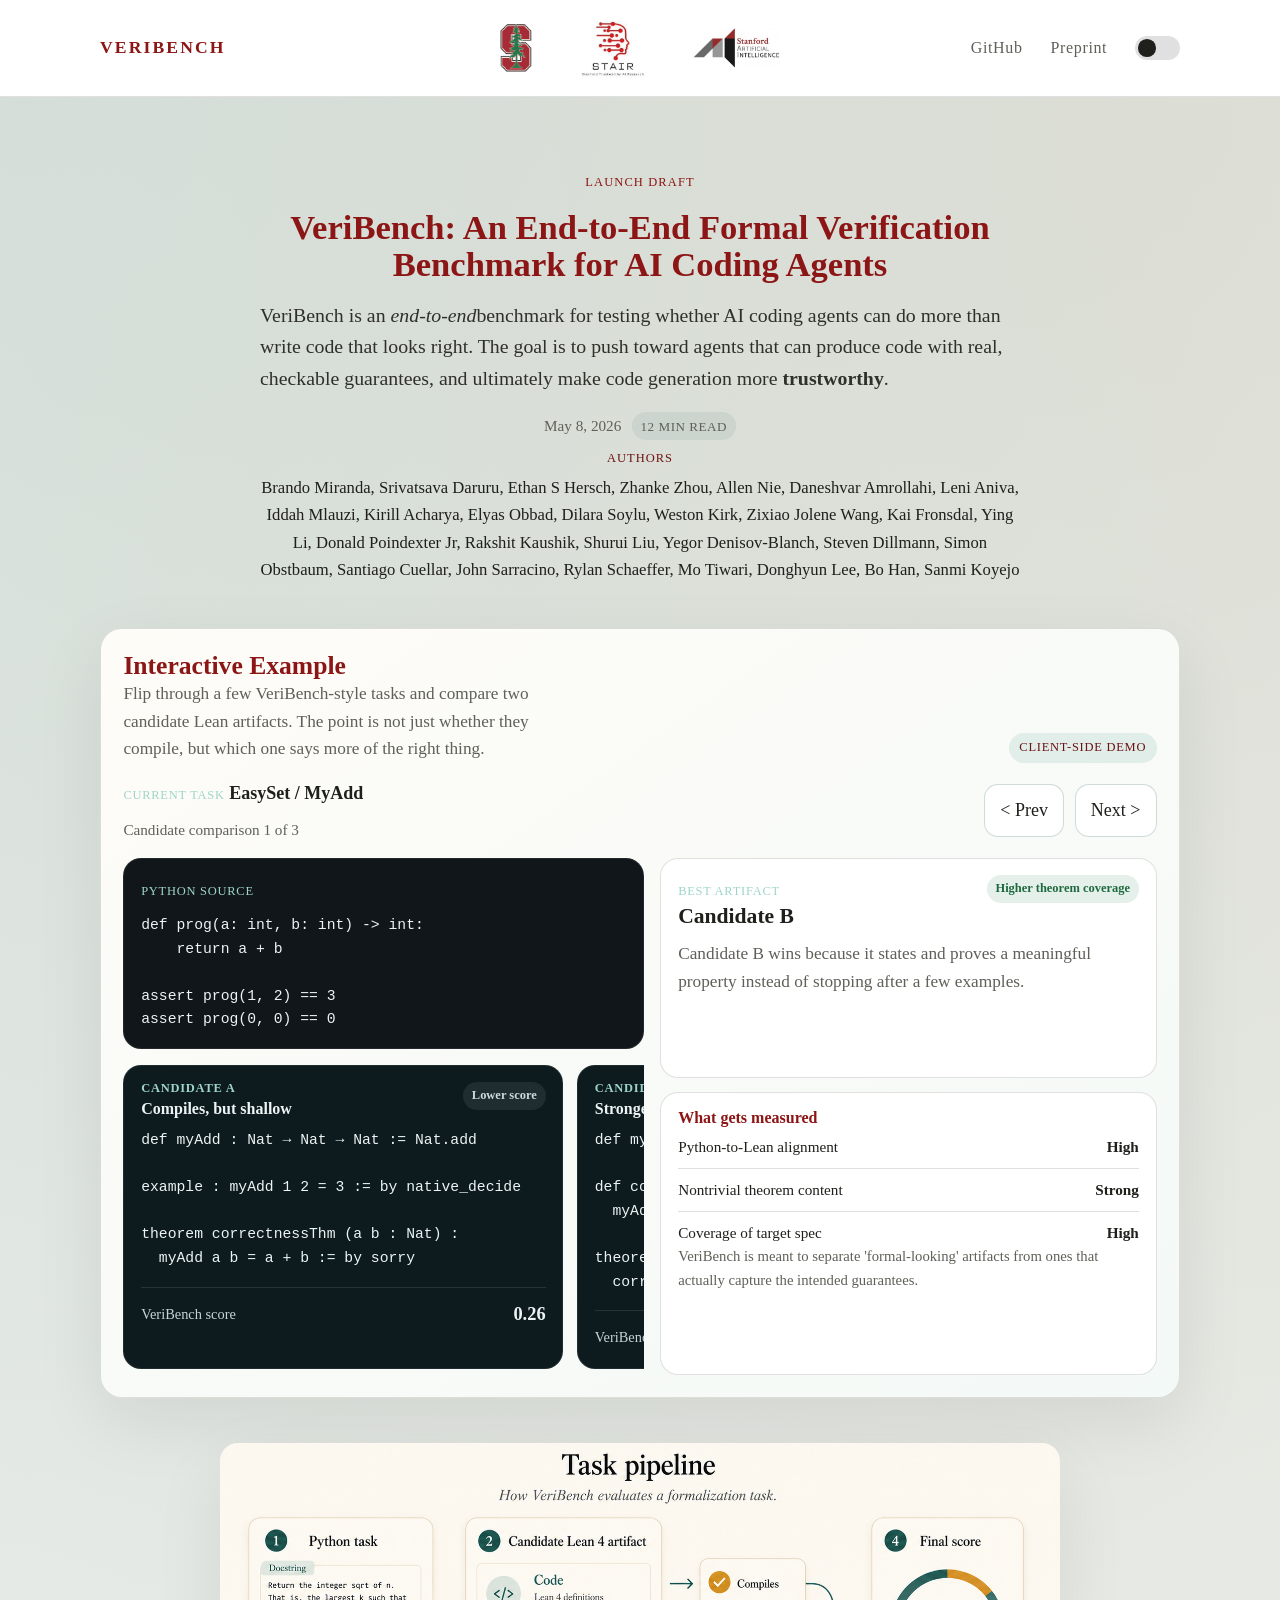
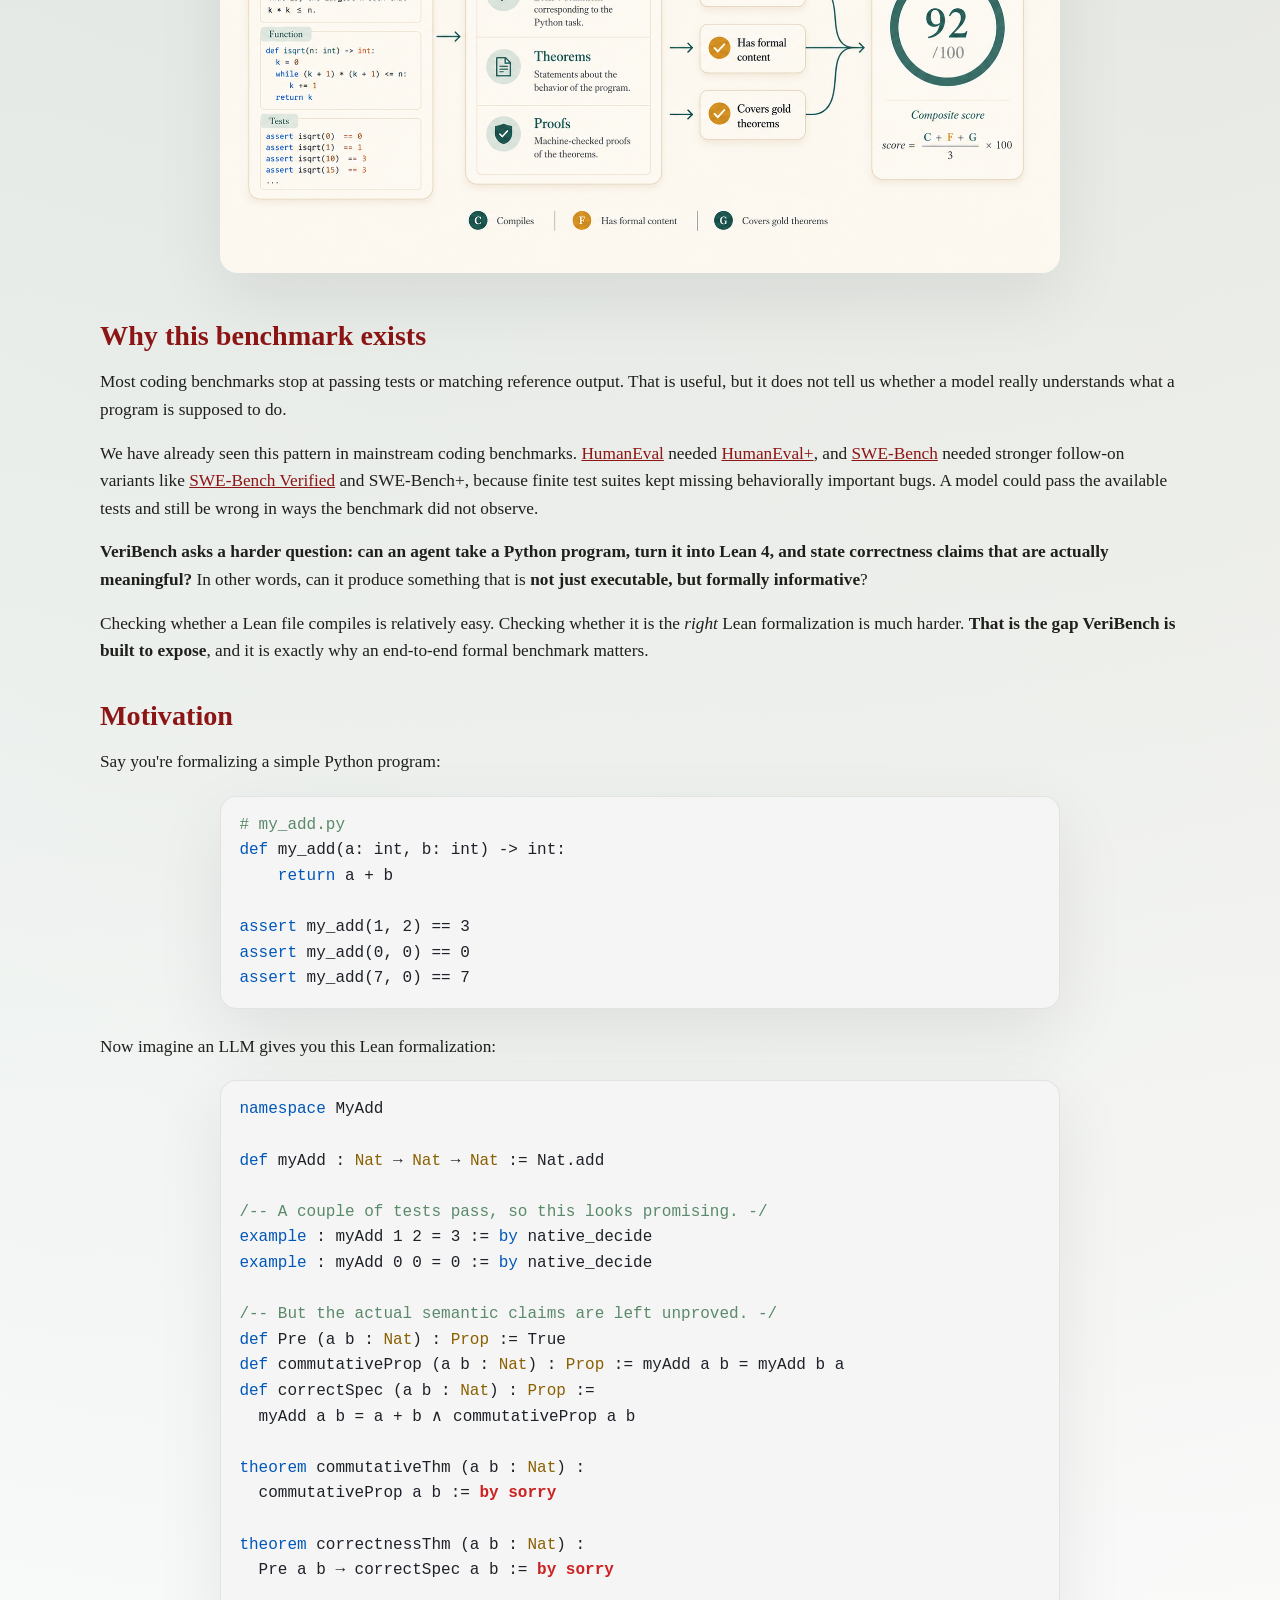
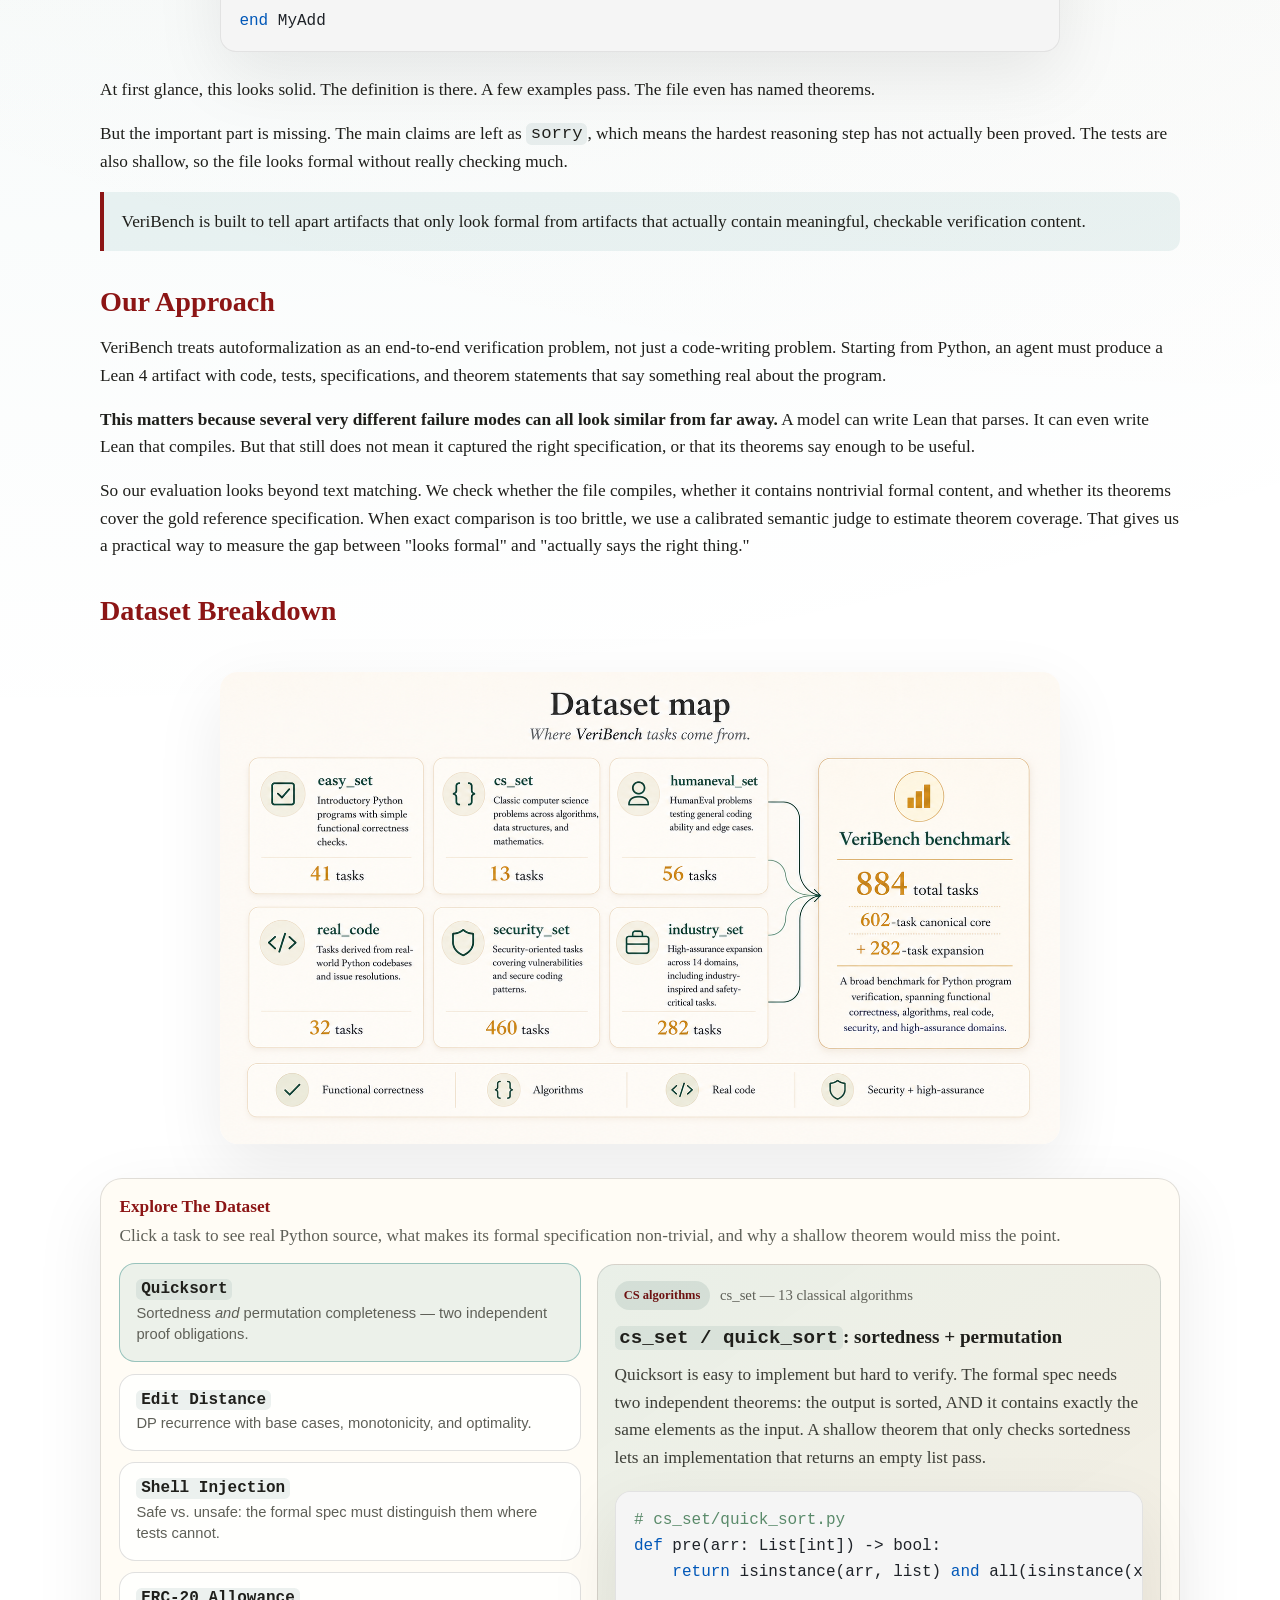
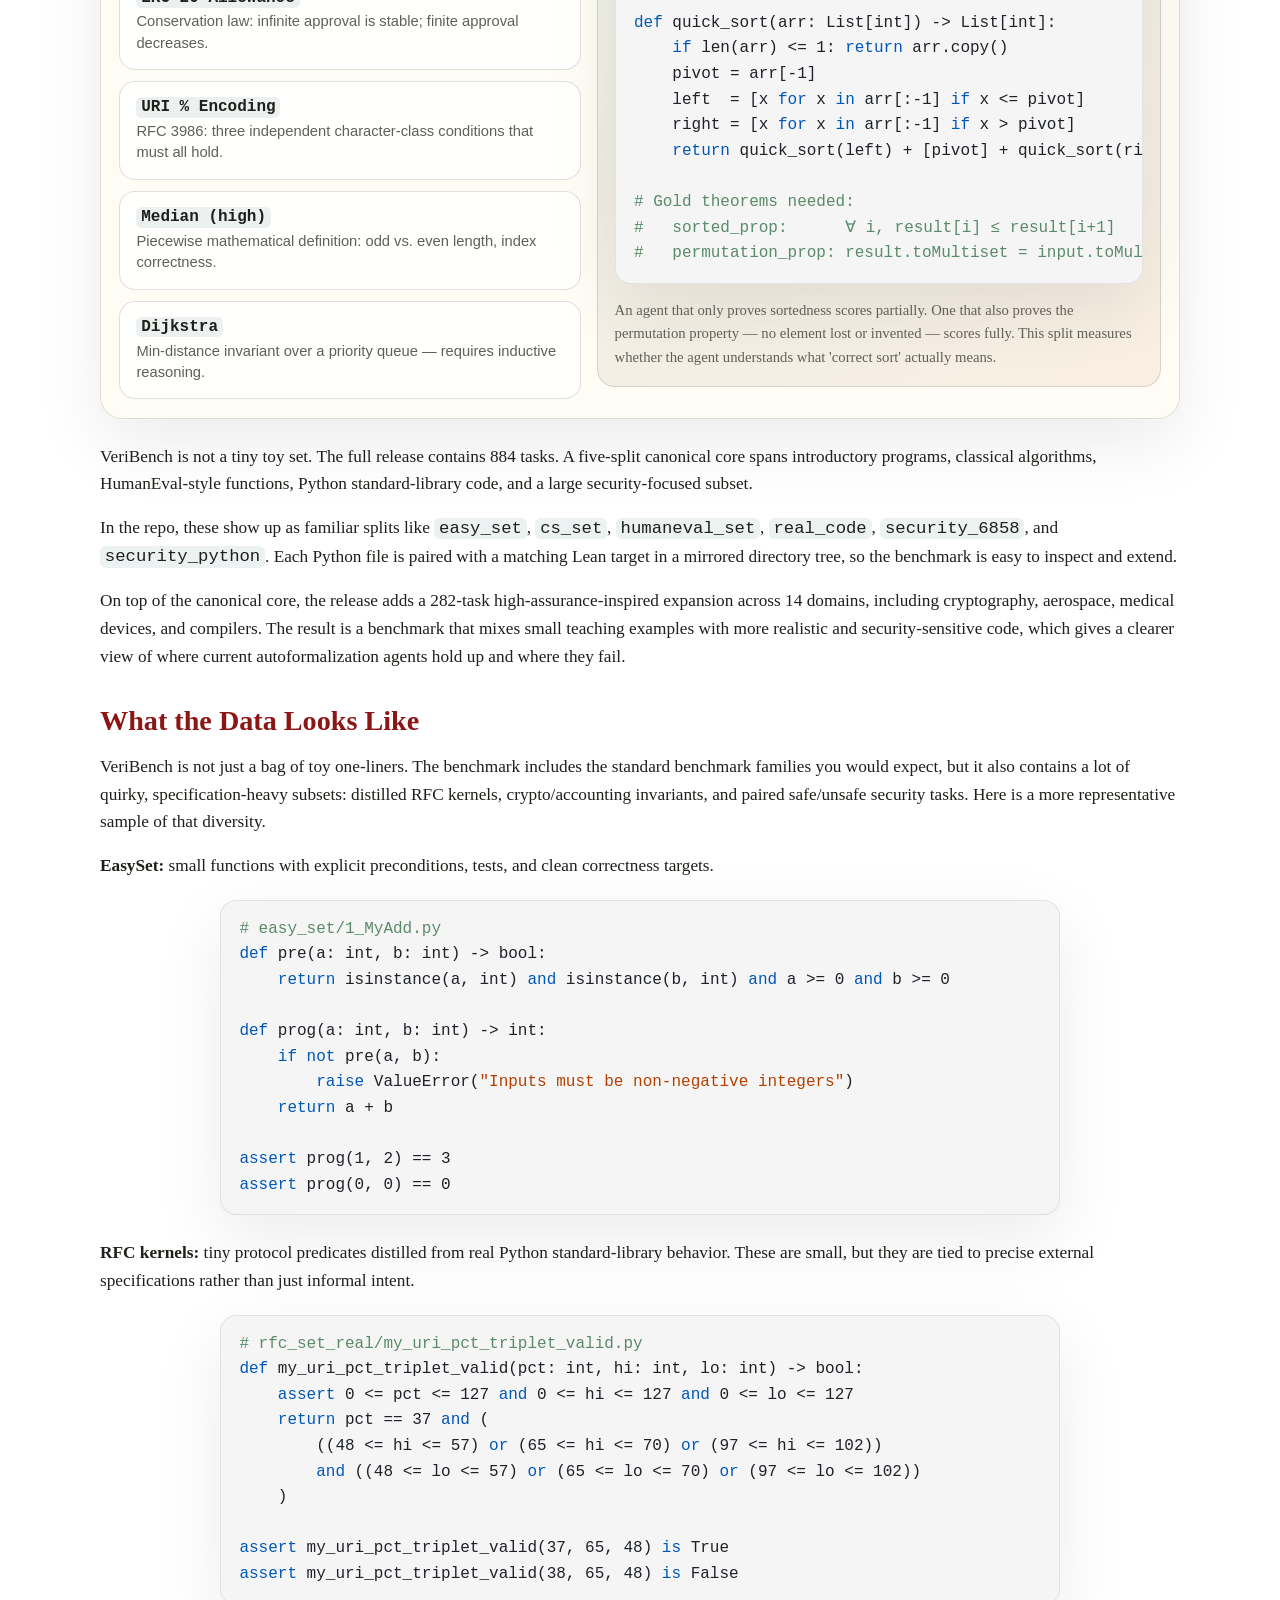
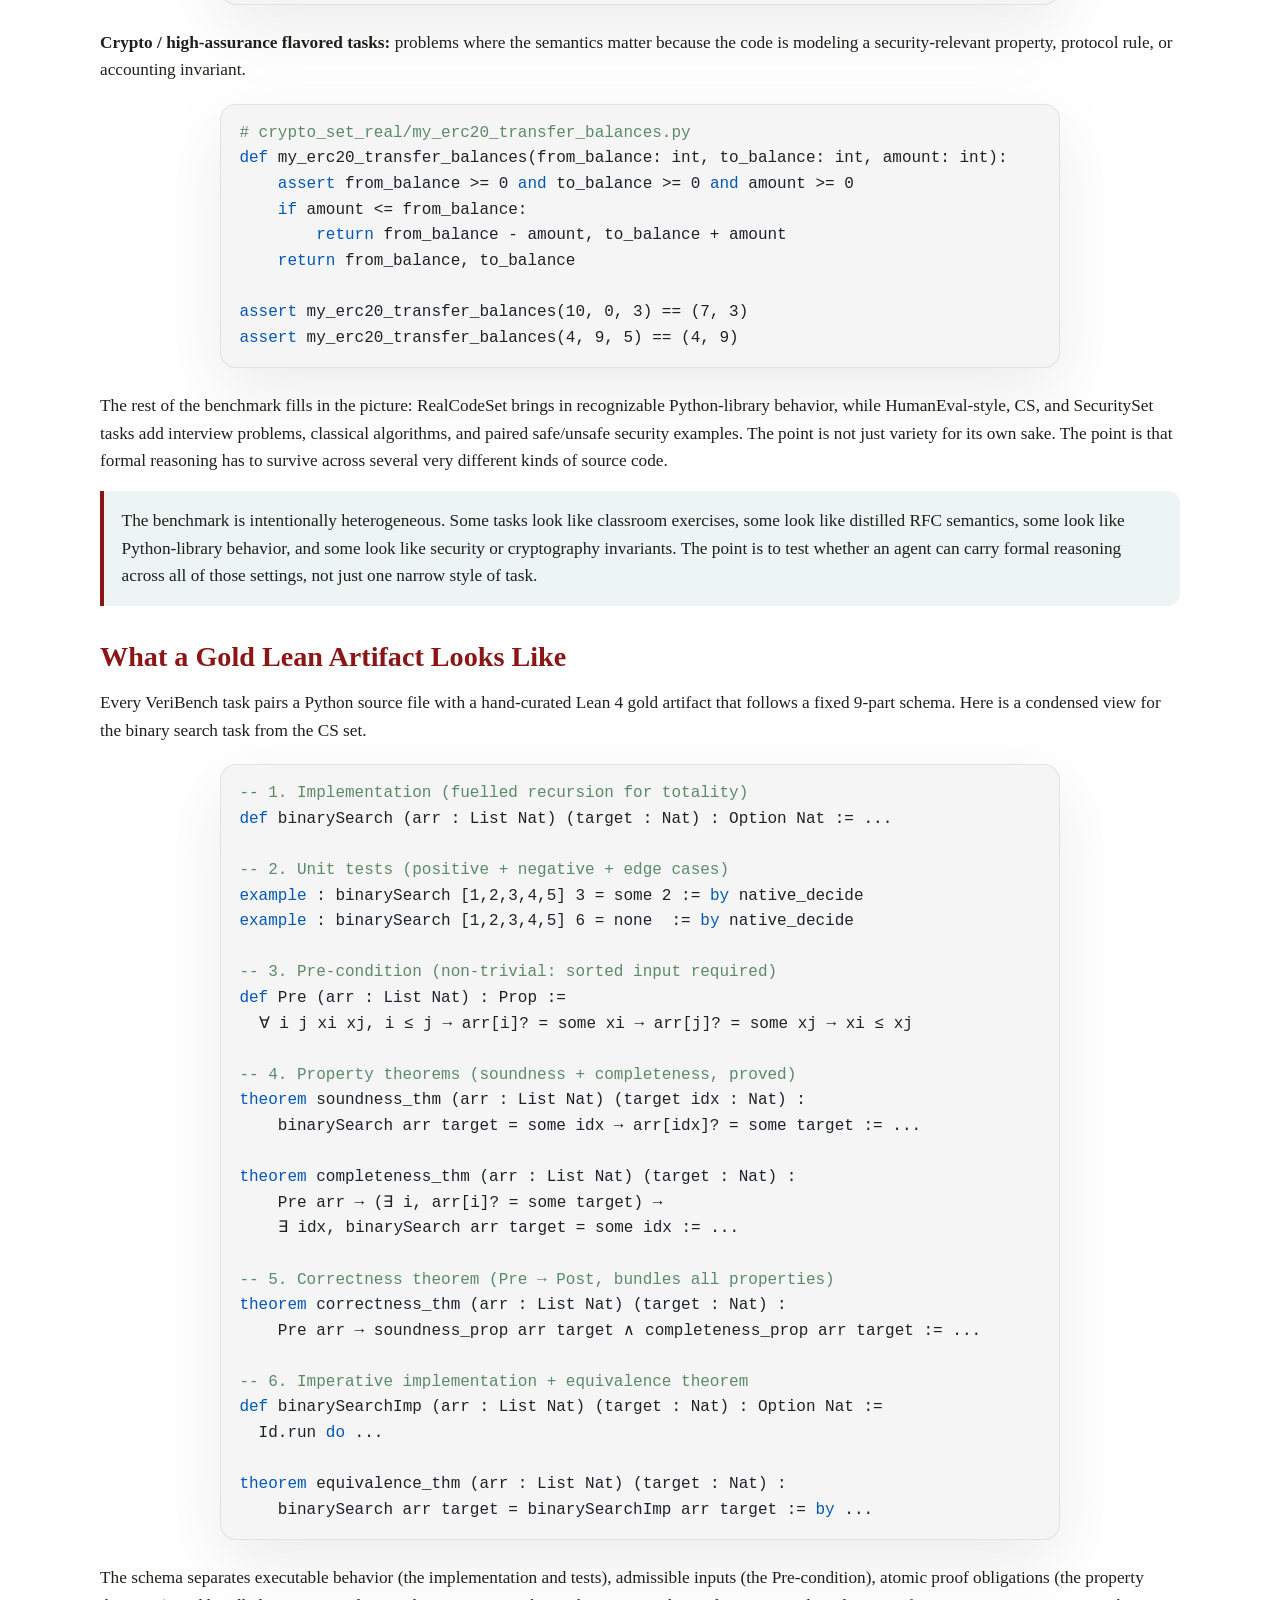
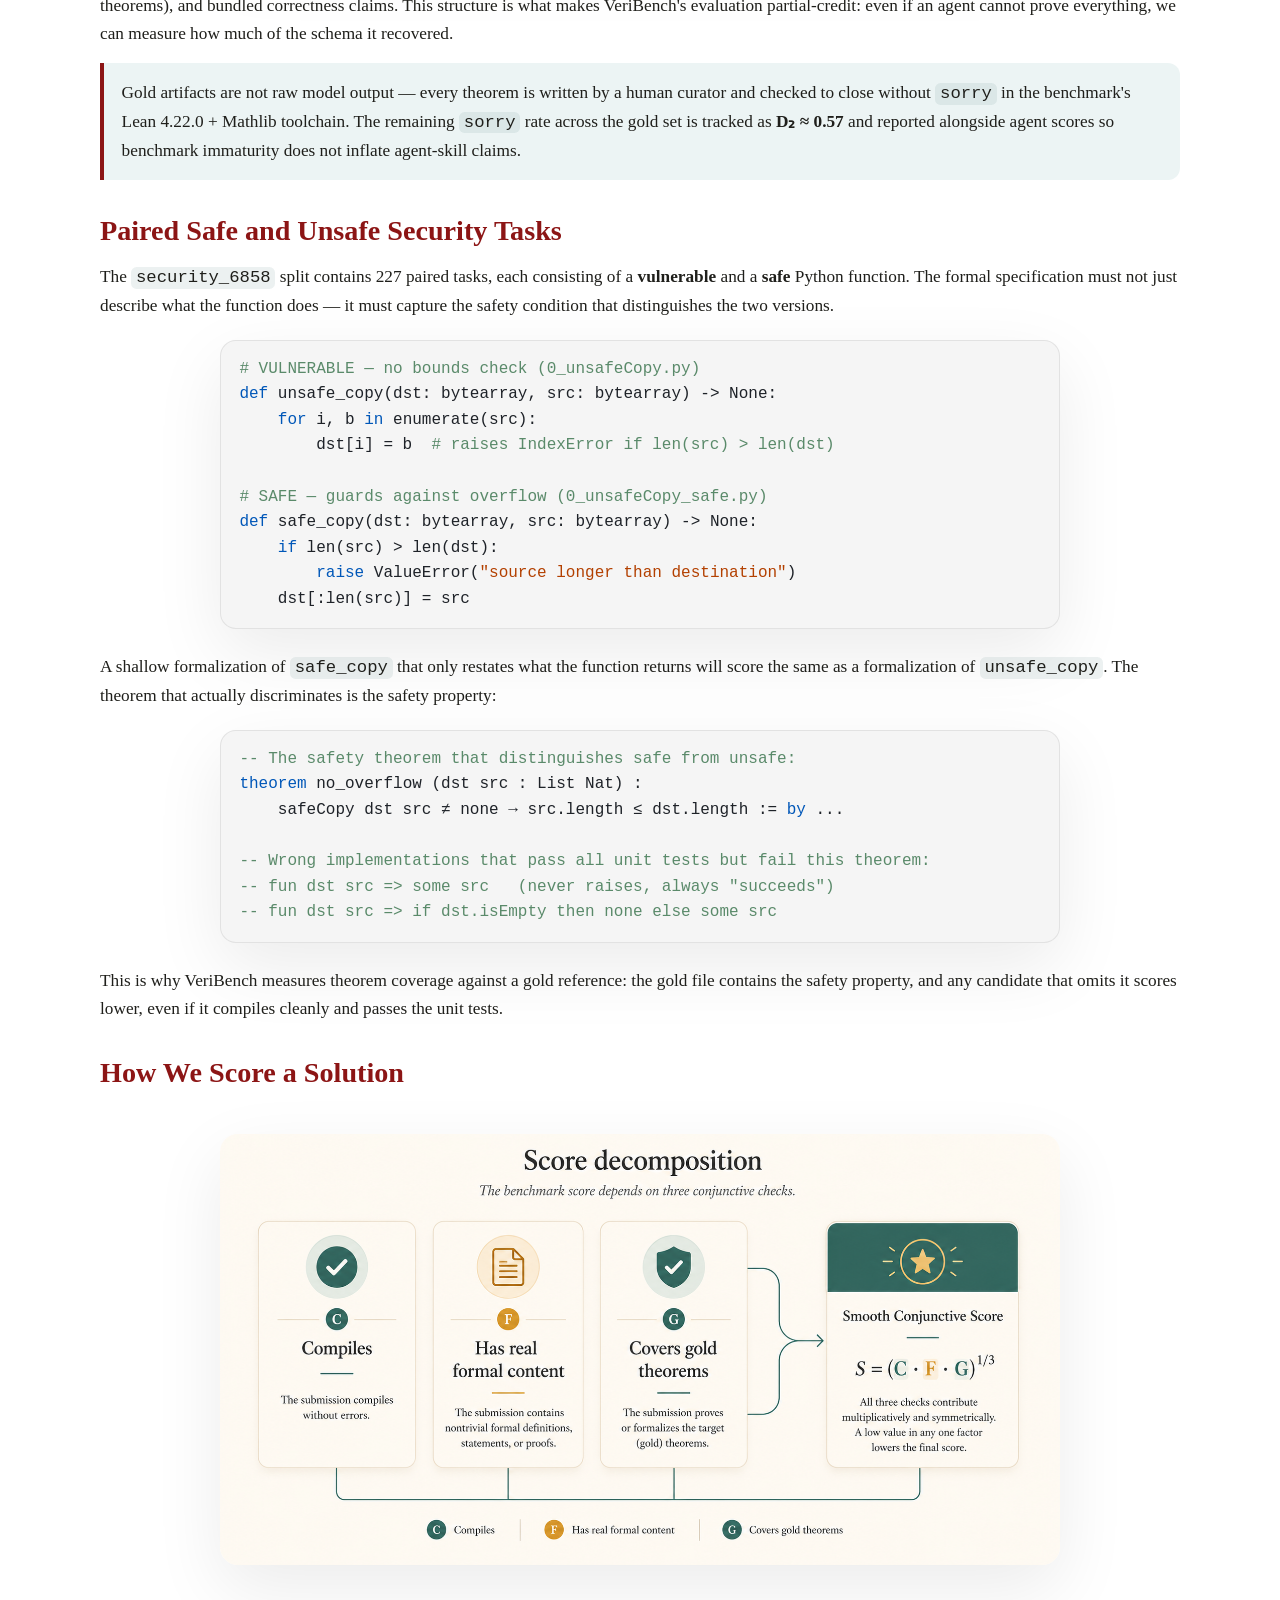
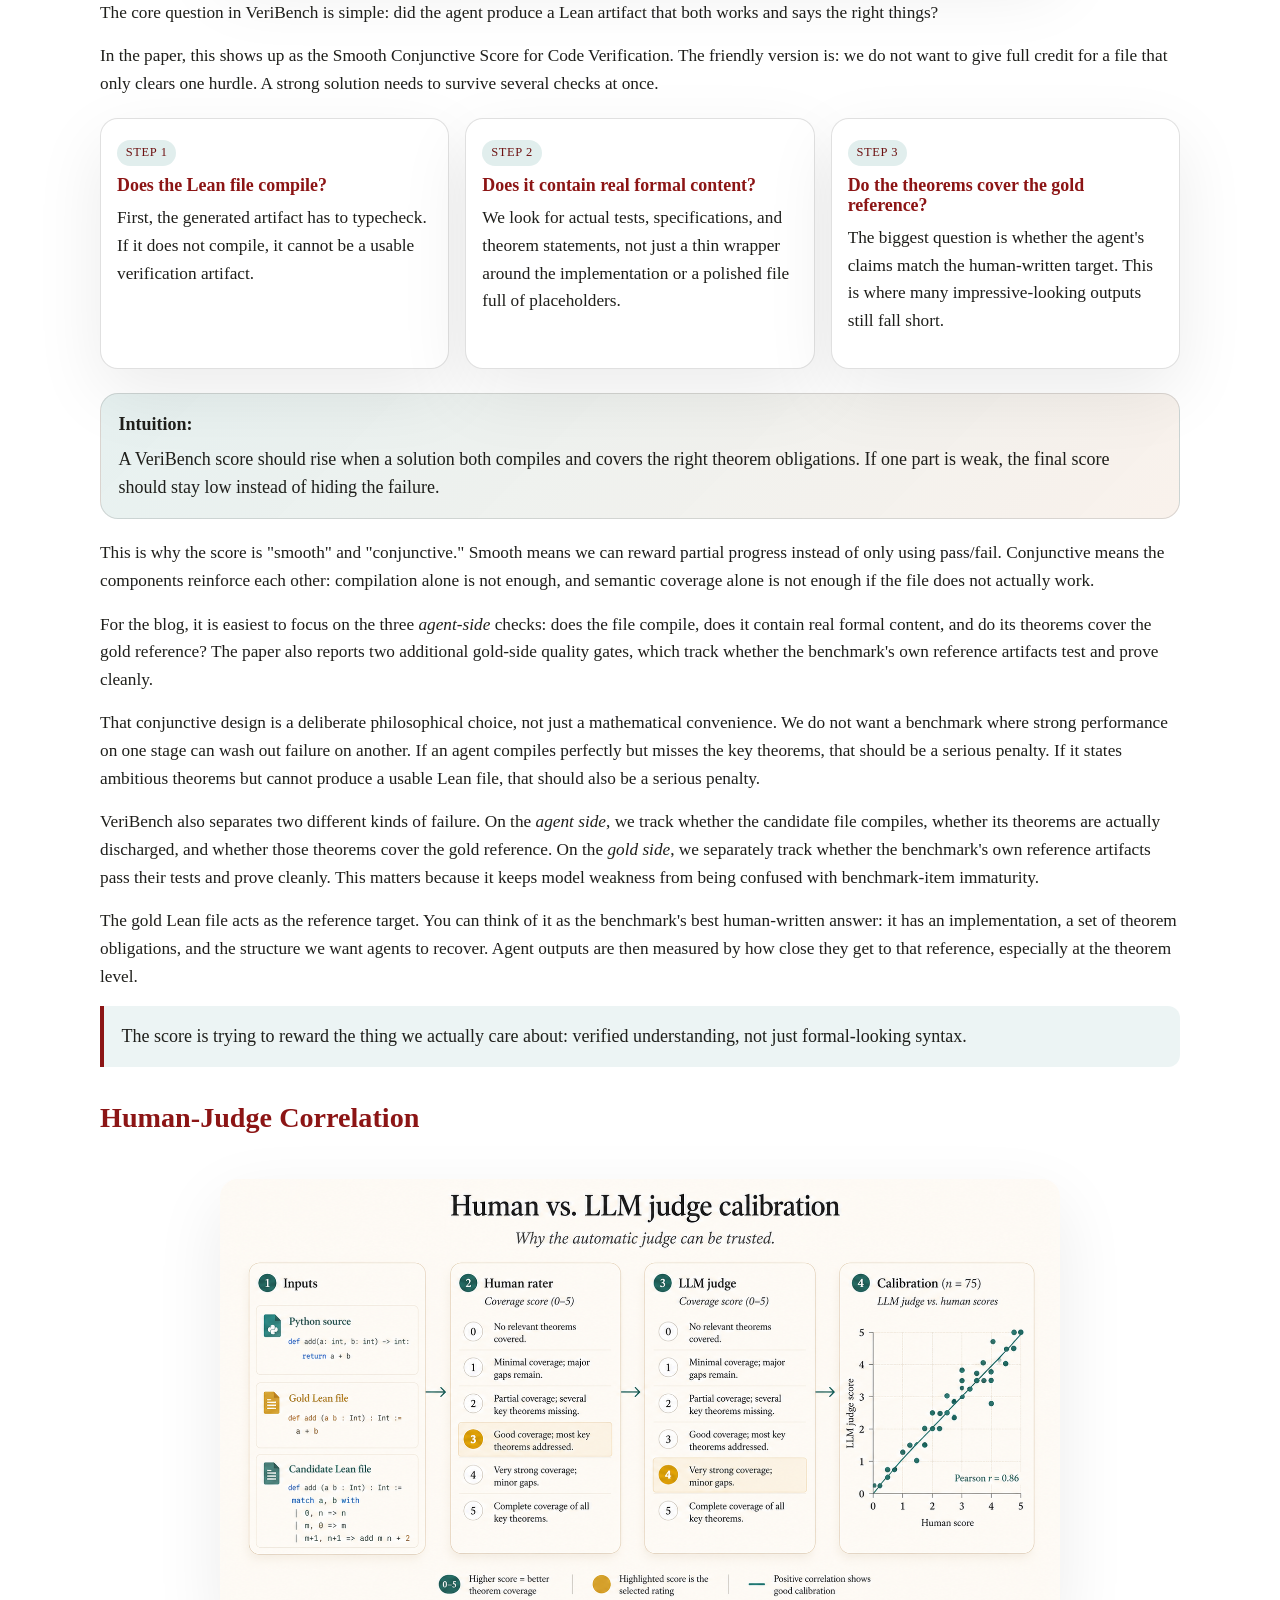
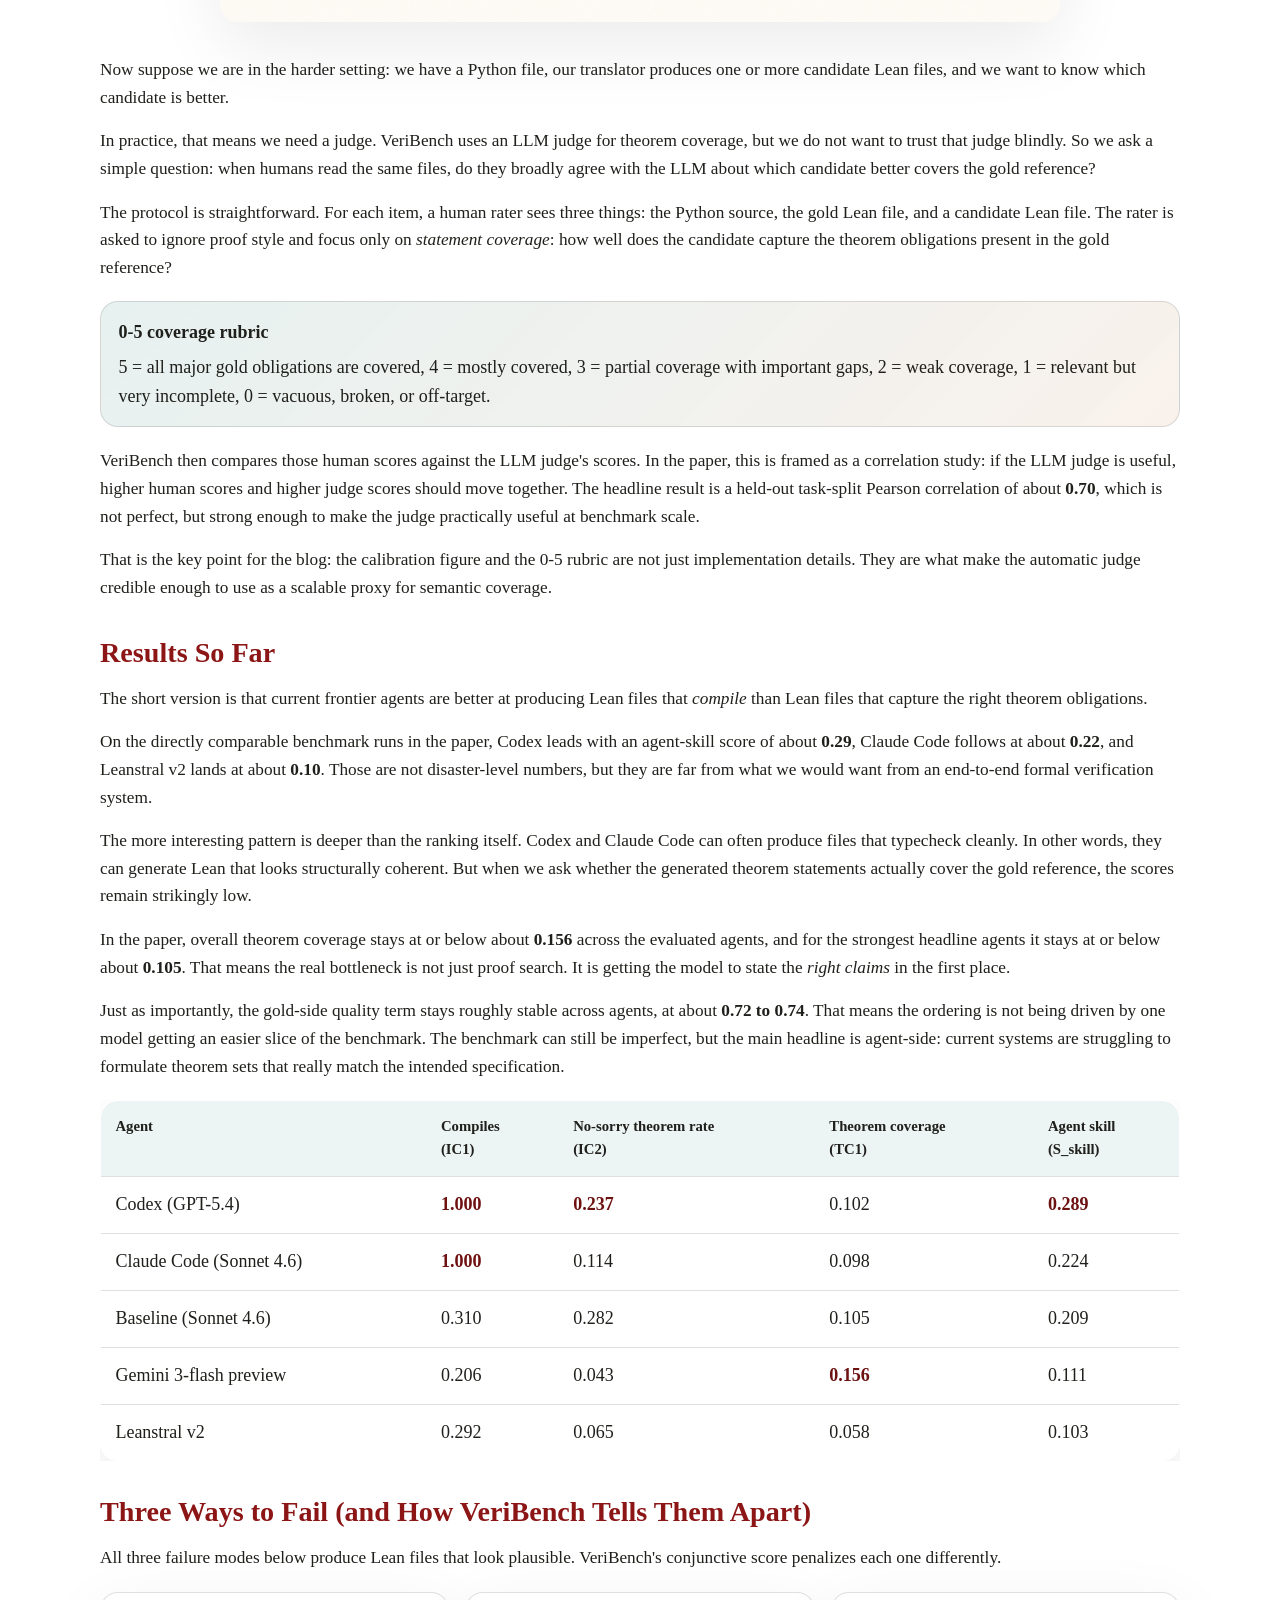
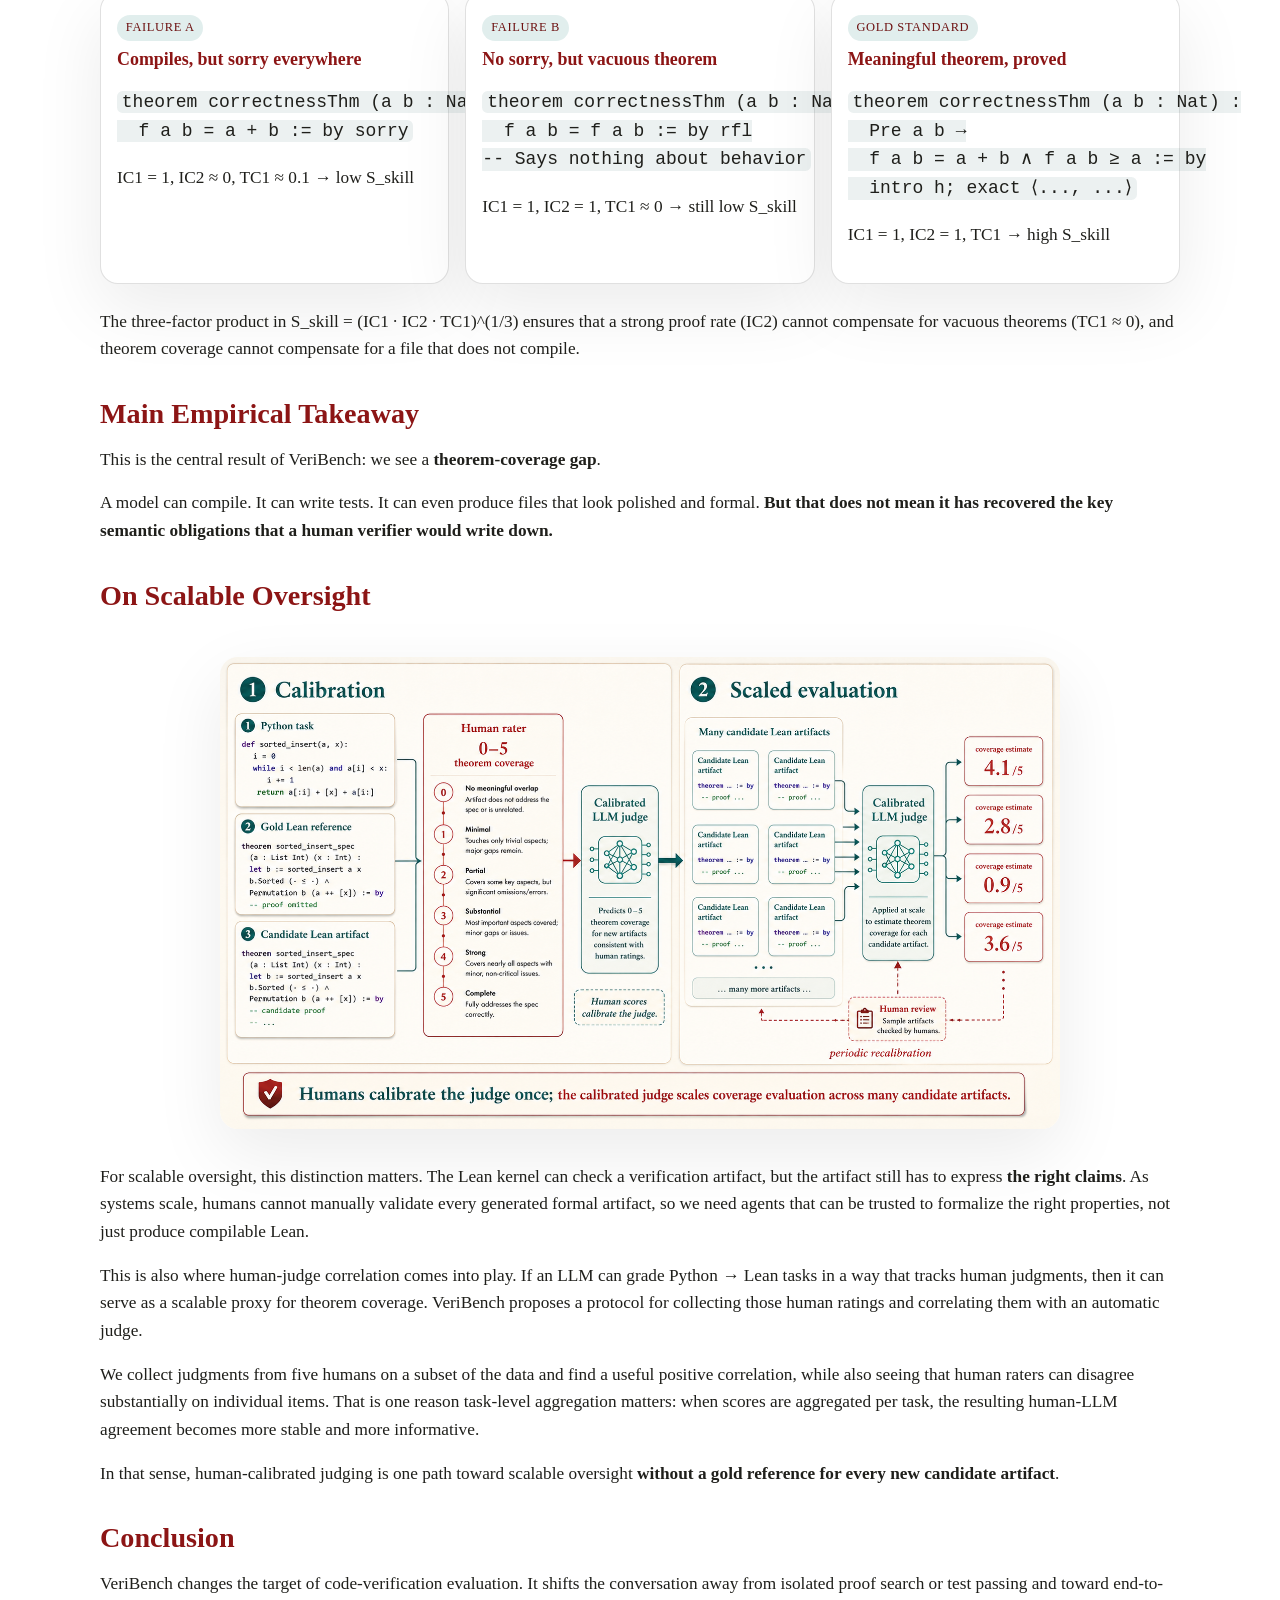
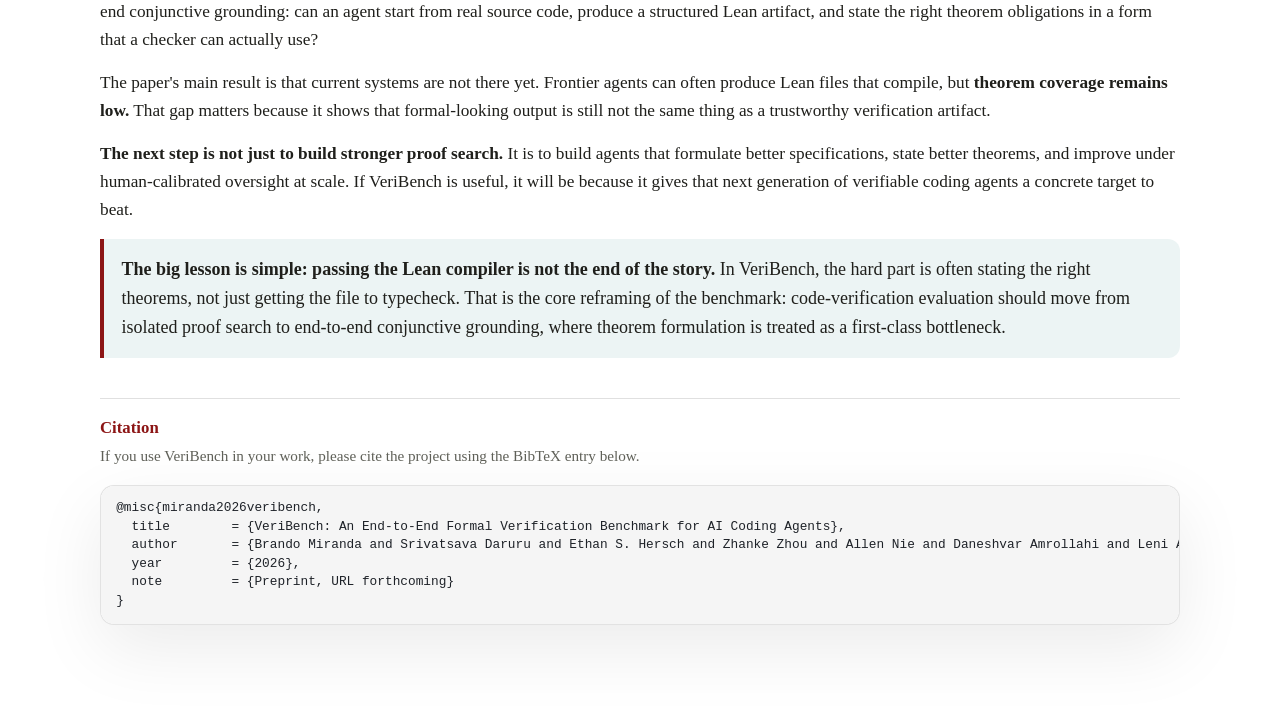
==== docs/index.html @ de597087 "blog: replace hover demos with 7 harder representative dataset examples Replaces the trivial easy_se" ====
<!DOCTYPE html>
<html lang="en">
  <head>
    <meta charset="UTF-8" />
    <meta name="viewport" content="width=device-width, initial-scale=1.0" />
    <title>VeriBench</title>
    <meta
      name="description"
      content="Starter blog post for the VeriBench GitHub Pages site."
    />
    <script>
      (() => {
        const storedTheme = localStorage.getItem("veribench-theme");
        const theme = storedTheme || (window.matchMedia("(prefers-color-scheme: dark)").matches ? "dark" : "light");
        document.documentElement.dataset.theme = theme;
      })();
    </script>
    <link rel="icon" type="image/png" href="./figs/vb_logo.png" />
    <link rel="stylesheet" href="./assets/site.css" />
  </head>
  <body>
    <header class="topbar">
      <div class="shell">
        <a class="brand" href="./">VeriBench</a>
        <div class="topbar-logos">
          <a href="https://www.stanford.edu/" target="_blank" rel="noopener"><img class="block-s" src="./figs/stanford.png" alt="Stanford Block S" /></a>
          <a href="https://stairlab.stanford.edu/" target="_blank" rel="noopener"><img class="stair" src="./figs/STAIR.jpeg" alt="Stanford Trustworthy AI Research logo" /></a>
          <a href="https://ai.stanford.edu/" target="_blank" rel="noopener"><img class="sail" src="./figs/sail_logo.jpg" alt="Stanford Artificial Intelligence Lab logo" /></a>
        </div>
        <nav class="nav">
          <a href="https://github.com/brando90/veribench">GitHub</a>
          <span>Preprint</span>
          <button class="theme-toggle" type="button" id="theme-toggle" aria-label="Toggle dark mode">
            <span class="theme-toggle-track">
              <span class="theme-toggle-thumb"></span>
            </span>
          </button>
        </nav>
      </div>
    </header>

    <main class="content">
      <article class="shell">
        <header class="post-header">
          <div class="eyebrow">Launch Draft</div>
          <h1 class="post-title-long">VeriBench: An End-to-End
          Formal Verification Benchmark
          for AI Coding Agents
          </h1>
          <p class="lede">
            VeriBench is an <em>end-to-end</em>benchmark for testing whether AI coding agents can do
            more than write code that looks right. The goal is to push toward
            agents that can produce code with real, checkable guarantees, and
            ultimately make code generation more <strong>trustworthy</strong>.
          </p>
          <p class="post-meta">
            <span>May 8, 2026</span>
            <span class="post-read-time">12 min read</span>
          </p>
          <div class="post-byline">
            <p class="post-authors">
              <span class="post-authors-label">Authors</span>
              <span class="post-authors-list">
                Brando Miranda, Srivatsava Daruru, Ethan S Hersch, Zhanke Zhou,
                Allen Nie, Daneshvar Amrollahi, Leni Aniva, Iddah Mlauzi,
                Kirill Acharya, Elyas Obbad, Dilara Soylu, Weston Kirk, Zixiao
                Jolene Wang, Kai Fronsdal, Ying Li, Donald Poindexter Jr,
                Rakshit Kaushik, Shurui Liu, Yegor Denisov-Blanch, Steven
                Dillmann, Simon Obstbaum, Santiago Cuellar, John Sarracino,
                Rylan Schaeffer, Mo Tiwari, Donghyun Lee, Bo Han, Sanmi Koyejo
              </span>
            </p>
          </div>
          <!-- <figure class="post-header-figure">
            <img src="./figs/veribench_graphic_2.png" alt="VeriBench overview graphic" />
          </figure> -->

          <section class="interactive-demo intro-demo" aria-labelledby="artifact-demo-title">
            <div class="interactive-demo-header">
              <div>
                <h2 id="artifact-demo-title">Interactive Example</h2>
                <p>
                  Flip through a few VeriBench-style tasks and compare two candidate Lean
                  artifacts. The point is not just whether they compile, but which one
                  says more of the right thing.
                </p>
              </div>
              <div class="interactive-badge">Client-side demo</div>
            </div>
            <div class="interactive-nav">
              <div>
                <div class="interactive-stage-label">Current task</div>
                <strong id="demo-task-title">EasySet / MyAdd</strong>
                <div class="interactive-nav-status" id="demo-task-subtitle">Candidate comparison 1 of 3</div>
              </div>
              <div class="interactive-nav-controls" aria-label="Example navigation">
                <button class="interactive-nav-button" type="button" id="demo-prev">&lt; Prev</button>
                <button class="interactive-nav-button" type="button" id="demo-next">Next &gt;</button>
              </div>
            </div>
            <div class="interactive-layout">
              <div class="interactive-stack" aria-live="polite">
                <div class="interactive-stage python-stage">
                  <span class="interactive-stage-label">Python source</span>
                  <pre><code id="demo-python-code">def prog(a: int, b: int) -&gt; int:
    return a + b

assert prog(1, 2) == 3
assert prog(0, 0) == 0</code></pre>
                </div>
                <div class="interactive-candidate-grid">
                  <div class="interactive-candidate">
                    <div class="interactive-candidate-header">
                      <h3 class="interactive-candidate-title" id="demo-a-title-block">
                        <span>Candidate A</span>
                        <span id="demo-a-title">Compiles, but shallow</span>
                      </h3>
                      <span class="interactive-choice other" id="demo-a-choice">Lower score</span>
                    </div>
                    <pre><code id="demo-a-code">def myAdd : Nat → Nat → Nat := Nat.add

example : myAdd 1 2 = 3 := by native_decide

theorem correctnessThm (a b : Nat) :
  myAdd a b = a + b := by sorry</code></pre>
                    <div class="interactive-candidate-score">
                      <span>VeriBench score</span>
                      <strong id="demo-a-score">0.26</strong>
                    </div>
                  </div>
                  <div class="interactive-candidate">
                    <div class="interactive-candidate-header">
                      <h3 class="interactive-candidate-title" id="demo-b-title-block">
                        <span>Candidate B</span>
                        <span id="demo-b-title">Stronger specification</span>
                      </h3>
                      <span class="interactive-choice best" id="demo-b-choice">Preferred</span>
                    </div>
                    <pre><code id="demo-b-code">def myAdd : Nat → Nat → Nat := Nat.add

def correctSpec (a b : Nat) : Prop :=
  myAdd a b = a + b

theorem correctnessThm (a b : Nat) :
  correctSpec a b := by simp [correctSpec, myAdd]</code></pre>
                    <div class="interactive-candidate-score">
                      <span>VeriBench score</span>
                      <strong id="demo-b-score">0.82</strong>
                    </div>
                  </div>
                </div>
              </div>
              <div class="interactive-summary">
                <div class="interactive-card">
                  <div class="interactive-summary-head">
                    <div class="interactive-summary-title">
                      <div class="interactive-stage-label">Best artifact</div>
                      <strong id="demo-winner">Candidate B</strong>
                    </div>
                    <span class="interactive-pill good" id="demo-pill">Higher theorem coverage</span>
                  </div>
                  <p id="demo-summary">
                    Candidate B wins because it states and proves a meaningful property instead of stopping after a few examples.
                  </p>
                </div>
                <div class="interactive-card">
                  <h3>What gets measured</h3>
                  <div class="interactive-metrics">
                    <div class="interactive-metric">
                      <span>Python-to-Lean alignment</span>
                      <strong id="demo-alignment">High</strong>
                    </div>
                    <div class="interactive-metric">
                      <span>Nontrivial theorem content</span>
                      <strong id="demo-theorems">Strong</strong>
                    </div>
                    <div class="interactive-metric">
                      <span>Coverage of target spec</span>
                      <strong id="demo-coverage">High</strong>
                    </div>
                  </div>
                  <p class="interactive-note" id="demo-note">
                    VeriBench is meant to separate "formal-looking" artifacts from ones that actually capture the intended guarantees.
                  </p>
                </div>
              </div>
            </div>
          </section>

          <figure class="post-header-figure intro-figure">
            <img src="./figs/task_pipeline.png" alt="VeriBench task pipeline" />
          </figure>

          <!-- <figure class="post-header-figure">
            <img src="./figs/veribench_graphic_2.png" alt="VeriBench overview graphic (2)" />
          </figure> -->
        </header>

        <div class="post-body">
          <section>
            <h2>Why this benchmark exists</h2>

            <p>
              Most coding benchmarks stop at passing tests or matching reference
              output. That is useful, but it does not tell us whether a model
              really understands what a program is supposed to do.
            </p>
            <p>
              We have already seen this pattern in mainstream coding benchmarks.
              <a href="https://huggingface.co/papers/2107.03374">HumanEval</a>
              needed <a href="https://github.com/evalplus/evalplus">HumanEval+</a>,
              and <a href="https://www.swebench.com/SWE-bench/">SWE-Bench</a>
              needed stronger follow-on variants like
              <a href="https://www.swebench.com/verified.html">SWE-Bench Verified</a>
              and SWE-Bench+, because
              finite test suites kept missing behaviorally important bugs. A
              model could pass the available tests and still be wrong in ways
              the benchmark did not observe.
            </p>
            <p>
              <strong>VeriBench asks a harder question: can an agent take a Python
              program, turn it into Lean 4, and state correctness claims that
              are actually meaningful?</strong> In other words, can it produce something
              that is <strong>not just executable, but formally informative</strong>?
            </p>
            <p>
              Checking whether a Lean file compiles is relatively easy. Checking
              whether it is the <em>right</em> Lean formalization is much
              harder. <strong>That is the gap VeriBench is built to expose</strong>, and it is
              exactly why an end-to-end formal benchmark matters.
            </p>
          </section>

          <section>
            <h2>Motivation</h2>
            <p>
              Say you're formalizing a simple Python program:
            </p>

            <div class="code-block python">
              <pre><code><span class="comment"># my_add.py</span>
<span class="keyword">def</span> my_add(a: int, b: int) -&gt; int:
    <span class="keyword">return</span> a + b

<span class="keyword">assert</span> my_add(1, 2) == 3
<span class="keyword">assert</span> my_add(0, 0) == 0
<span class="keyword">assert</span> my_add(7, 0) == 7</code></pre>
            </div>

            <p>
              Now imagine an LLM gives you this Lean formalization:
            </p>

            <div class="code-block lean">
              <pre><code><span class="keyword">namespace</span> MyAdd

<span class="keyword">def</span> myAdd : <span class="type">Nat</span> → <span class="type">Nat</span> → <span class="type">Nat</span> := Nat.add

<span class="comment">/-- A couple of tests pass, so this looks promising. -/</span>
<span class="keyword">example</span> : myAdd 1 2 = 3 := <span class="keyword">by</span> native_decide
<span class="keyword">example</span> : myAdd 0 0 = 0 := <span class="keyword">by</span> native_decide

<span class="comment">/-- But the actual semantic claims are left unproved. -/</span>
<span class="keyword">def</span> Pre (a b : <span class="type">Nat</span>) : <span class="type">Prop</span> := True
<span class="keyword">def</span> commutativeProp (a b : <span class="type">Nat</span>) : <span class="type">Prop</span> := myAdd a b = myAdd b a
<span class="keyword">def</span> correctSpec (a b : <span class="type">Nat</span>) : <span class="type">Prop</span> :=
  myAdd a b = a + b ∧ commutativeProp a b

<span class="keyword">theorem</span> commutativeThm (a b : <span class="type">Nat</span>) :
  commutativeProp a b := <span class="warning">by sorry</span>

<span class="keyword">theorem</span> correctnessThm (a b : <span class="type">Nat</span>) :
  Pre a b → correctSpec a b := <span class="warning">by sorry</span>

<span class="keyword">end</span> MyAdd</code></pre>
            </div>

            <p>
              At first glance, this looks solid. The definition is there. A few
              examples pass. The file even has named theorems.
            </p>

            <p>
              But the important part is missing. The main claims are left as
              <code>sorry</code>, which means the hardest reasoning step has
              not actually been proved. The tests are also shallow, so the file
              looks formal without really checking much.
            </p>

            <p class="callout">
              VeriBench is built to tell apart artifacts that only look formal
              from artifacts that actually contain meaningful, checkable
              verification content.
            </p>
            <!-- <figure class="post-header-figure">
              <img src="./figs/good_vs_bad.png" alt="VeriBench overview graphic" />
            </figure> -->
          </section>

          <section>
            <h2>Our Approach</h2>
            <p>
              VeriBench treats autoformalization as an end-to-end verification
              problem, not just a code-writing problem. Starting from Python,
              an agent must produce a Lean 4 artifact with code, tests,
              specifications, and theorem statements that say something real
              about the program.
            </p>
            <p>
              <strong>This matters because several very different failure modes can all
              look similar from far away.</strong> A model can write Lean that parses. It
              can even write Lean that compiles. But that still does not mean it
              captured the right specification, or that its theorems say enough
              to be useful.
            </p>
            <p>
              So our evaluation looks beyond text matching. We check whether the
              file compiles, whether it contains nontrivial formal content, and
              whether its theorems cover the gold reference specification. When
              exact comparison is too brittle, we use a calibrated semantic
              judge to estimate theorem coverage. That gives us a practical way
              to measure the gap between "looks formal" and "actually says the
              right thing."
            </p>
          </section>

          <section>
            <h2>Dataset Breakdown</h2>
            <figure class="post-header-figure">
              <img src="./figs/dataset_map_2.png" alt="Dataset Map" />
            </figure>
            <div class="dataset-hover" aria-labelledby="dataset-hover-title">
              <div class="dataset-hover-head">
                <h3 id="dataset-hover-title">Explore The Dataset</h3>
                <p>
                  Click a task to see real Python source, what makes its formal specification non-trivial,
                  and why a shallow theorem would miss the point.
                </p>
              </div>
              <div class="dataset-hover-layout">
                <div class="dataset-hover-list" role="list" aria-label="Dataset splits">
                  <button class="dataset-hover-item active" type="button" data-dataset-key="quicksort">
                    <strong><code>Quicksort</code></strong>
                    <span>Sortedness <em>and</em> permutation completeness — two independent proof obligations.</span>
                  </button>
                  <button class="dataset-hover-item" type="button" data-dataset-key="edit_distance">
                    <strong><code>Edit Distance</code></strong>
                    <span>DP recurrence with base cases, monotonicity, and optimality.</span>
                  </button>
                  <button class="dataset-hover-item" type="button" data-dataset-key="shell_injection">
                    <strong><code>Shell Injection</code></strong>
                    <span>Safe vs. unsafe: the formal spec must distinguish them where tests cannot.</span>
                  </button>
                  <button class="dataset-hover-item" type="button" data-dataset-key="erc20">
                    <strong><code>ERC-20 Allowance</code></strong>
                    <span>Conservation law: infinite approval is stable; finite approval decreases.</span>
                  </button>
                  <button class="dataset-hover-item" type="button" data-dataset-key="uri_pct">
                    <strong><code>URI % Encoding</code></strong>
                    <span>RFC 3986: three independent character-class conditions that must all hold.</span>
                  </button>
                  <button class="dataset-hover-item" type="button" data-dataset-key="median_high">
                    <strong><code>Median (high)</code></strong>
                    <span>Piecewise mathematical definition: odd vs. even length, index correctness.</span>
                  </button>
                  <button class="dataset-hover-item" type="button" data-dataset-key="dijkstra">
                    <strong><code>Dijkstra</code></strong>
                    <span>Min-distance invariant over a priority queue — requires inductive reasoning.</span>
                  </button>
                </div>
                <div class="dataset-hover-preview" aria-live="polite">
                  <div class="dataset-hover-meta">
                    <span class="dataset-hover-badge" id="dataset-badge">Intro / explicit specs</span>
                    <span class="dataset-hover-count" id="dataset-count">Representative slice</span>
                  </div>
                  <h4 id="dataset-title"><code>easy_set</code>: clean benchmark primitives</h4>
                  <p id="dataset-description">
                    This split makes it easy to see whether a model can track a straightforward precondition,
                    executable behavior, and a crisp theorem target all at once.
                  </p>
                  <div class="code-block python">
                    <pre><code id="dataset-code"><span class="comment"># easy_set/1_MyAdd.py</span>
<span class="keyword">def</span> pre(a: int, b: int) -&gt; bool:
    <span class="keyword">return</span> a &gt;= 0 <span class="keyword">and</span> b &gt;= 0

<span class="keyword">def</span> prog(a: int, b: int) -&gt; int:
    <span class="keyword">return</span> a + b</code></pre>
                  </div>
                  <div class="dataset-hover-note" id="dataset-note">
                    Good for seeing if an autoformalizer can move from toy Python into simple but meaningful specifications.
                  </div>
                </div>
              </div>
            </div>
            <p>
              VeriBench is not a tiny toy set. The full release contains 884
              tasks. A five-split canonical core spans introductory
              programs, classical algorithms, HumanEval-style functions, Python
              standard-library code, and a large security-focused subset.
            </p>
            <p>
              In the repo, these show up as familiar splits like
              <code>easy_set</code>, <code>cs_set</code>,
              <code>humaneval_set</code>, <code>real_code</code>,
              <code>security_6858</code>, and <code>security_python</code>.
              Each Python file is paired with a matching Lean target in a
              mirrored directory tree, so the benchmark is easy to inspect and
              extend.
            </p>
            <p>
              On top of the canonical core, the release adds a 282-task
              high-assurance-inspired expansion across 14 domains, including
              cryptography, aerospace, medical devices, and compilers. The
              result is a benchmark that mixes small teaching examples with more
              realistic and security-sensitive code, which gives a clearer view
              of where current autoformalization agents hold up and where they
              fail.
            </p>
          </section>

          <section>
            <h2>What the Data Looks Like</h2>
            <p>
              VeriBench is not just a bag of toy one-liners. The benchmark
              includes the standard benchmark families you would expect, but it
              also contains a lot of quirky, specification-heavy subsets:
              distilled RFC kernels, crypto/accounting invariants, and paired
              safe/unsafe security tasks. Here is a more representative sample
              of that diversity.
            </p>

            <p>
              <strong>EasySet:</strong> small functions with explicit
              preconditions, tests, and clean correctness targets.
            </p>
            <div class="code-block python">
              <pre><code><span class="comment"># easy_set/1_MyAdd.py</span>
<span class="keyword">def</span> pre(a: int, b: int) -&gt; bool:
    <span class="keyword">return</span> isinstance(a, int) <span class="keyword">and</span> isinstance(b, int) <span class="keyword">and</span> a &gt;= 0 <span class="keyword">and</span> b &gt;= 0

<span class="keyword">def</span> prog(a: int, b: int) -&gt; int:
    <span class="keyword">if</span> <span class="keyword">not</span> pre(a, b):
        <span class="keyword">raise</span> ValueError(<span class="string">"Inputs must be non-negative integers"</span>)
    <span class="keyword">return</span> a + b

<span class="keyword">assert</span> prog(1, 2) == 3
<span class="keyword">assert</span> prog(0, 0) == 0</code></pre>
            </div>

            <p>
              <strong>RFC kernels:</strong> tiny protocol predicates distilled
              from real Python standard-library behavior. These are small, but
              they are tied to precise external specifications rather than just
              informal intent.
            </p>
            <div class="code-block python">
              <pre><code><span class="comment"># rfc_set_real/my_uri_pct_triplet_valid.py</span>
<span class="keyword">def</span> my_uri_pct_triplet_valid(pct: int, hi: int, lo: int) -&gt; bool:
    <span class="keyword">assert</span> 0 &lt;= pct &lt;= 127 <span class="keyword">and</span> 0 &lt;= hi &lt;= 127 <span class="keyword">and</span> 0 &lt;= lo &lt;= 127
    <span class="keyword">return</span> pct == 37 <span class="keyword">and</span> (
        ((48 &lt;= hi &lt;= 57) <span class="keyword">or</span> (65 &lt;= hi &lt;= 70) <span class="keyword">or</span> (97 &lt;= hi &lt;= 102))
        <span class="keyword">and</span> ((48 &lt;= lo &lt;= 57) <span class="keyword">or</span> (65 &lt;= lo &lt;= 70) <span class="keyword">or</span> (97 &lt;= lo &lt;= 102))
    )

<span class="keyword">assert</span> my_uri_pct_triplet_valid(37, 65, 48) <span class="keyword">is</span> True
<span class="keyword">assert</span> my_uri_pct_triplet_valid(38, 65, 48) <span class="keyword">is</span> False</code></pre>
            </div>

            <p>
              <strong>Crypto / high-assurance flavored tasks:</strong> problems
              where the semantics matter because the code is modeling a
              security-relevant property, protocol rule, or accounting
              invariant.
            </p>
            <div class="code-block python">
              <pre><code><span class="comment"># crypto_set_real/my_erc20_transfer_balances.py</span>
<span class="keyword">def</span> my_erc20_transfer_balances(from_balance: int, to_balance: int, amount: int):
    <span class="keyword">assert</span> from_balance &gt;= 0 <span class="keyword">and</span> to_balance &gt;= 0 <span class="keyword">and</span> amount &gt;= 0
    <span class="keyword">if</span> amount &lt;= from_balance:
        <span class="keyword">return</span> from_balance - amount, to_balance + amount
    <span class="keyword">return</span> from_balance, to_balance

<span class="keyword">assert</span> my_erc20_transfer_balances(10, 0, 3) == (7, 3)
<span class="keyword">assert</span> my_erc20_transfer_balances(4, 9, 5) == (4, 9)</code></pre>
            </div>

            <p>
              The rest of the benchmark fills in the picture: RealCodeSet brings
              in recognizable Python-library behavior, while HumanEval-style,
              CS, and SecuritySet tasks add interview problems, classical
              algorithms, and paired safe/unsafe security examples. The point is
              not just variety for its own sake. The point is that formal
              reasoning has to survive across several very different kinds of
              source code.
            </p>

            <p class="callout">
              The benchmark is intentionally heterogeneous. Some tasks look like
              classroom exercises, some look like distilled RFC semantics, some
              look like Python-library behavior, and some look like security or
              cryptography invariants. The point is to test whether an agent can
              carry formal reasoning across all of those settings, not just one
              narrow style of task.
            </p>
          </section>

          <section>
            <h2>What a Gold Lean Artifact Looks Like</h2>
            <p>
              Every VeriBench task pairs a Python source file with a hand-curated
              Lean 4 gold artifact that follows a fixed 9-part schema. Here is a
              condensed view for the binary search task from the CS set.
            </p>
            <div class="code-block lean">
              <pre><code><span class="comment">-- 1. Implementation (fuelled recursion for totality)</span>
<span class="keyword">def</span> binarySearch (arr : List Nat) (target : Nat) : Option Nat := ...

<span class="comment">-- 2. Unit tests (positive + negative + edge cases)</span>
<span class="keyword">example</span> : binarySearch [1,2,3,4,5] 3 = some 2 := <span class="keyword">by</span> native_decide
<span class="keyword">example</span> : binarySearch [1,2,3,4,5] 6 = none  := <span class="keyword">by</span> native_decide

<span class="comment">-- 3. Pre-condition (non-trivial: sorted input required)</span>
<span class="keyword">def</span> Pre (arr : List Nat) : Prop :=
  ∀ i j xi xj, i ≤ j → arr[i]? = some xi → arr[j]? = some xj → xi ≤ xj

<span class="comment">-- 4. Property theorems (soundness + completeness, proved)</span>
<span class="keyword">theorem</span> soundness_thm (arr : List Nat) (target idx : Nat) :
    binarySearch arr target = some idx → arr[idx]? = some target := ...

<span class="keyword">theorem</span> completeness_thm (arr : List Nat) (target : Nat) :
    Pre arr → (∃ i, arr[i]? = some target) →
    ∃ idx, binarySearch arr target = some idx := ...

<span class="comment">-- 5. Correctness theorem (Pre → Post, bundles all properties)</span>
<span class="keyword">theorem</span> correctness_thm (arr : List Nat) (target : Nat) :
    Pre arr → soundness_prop arr target ∧ completeness_prop arr target := ...

<span class="comment">-- 6. Imperative implementation + equivalence theorem</span>
<span class="keyword">def</span> binarySearchImp (arr : List Nat) (target : Nat) : Option Nat :=
  Id.run <span class="keyword">do</span> ...

<span class="keyword">theorem</span> equivalence_thm (arr : List Nat) (target : Nat) :
    binarySearch arr target = binarySearchImp arr target := <span class="keyword">by</span> ...</code></pre>
            </div>
            <p>
              The schema separates executable behavior (the implementation and
              tests), admissible inputs (the Pre-condition), atomic proof
              obligations (the property theorems), and bundled correctness claims.
              This structure is what makes VeriBench's evaluation partial-credit:
              even if an agent cannot prove everything, we can measure how much
              of the schema it recovered.
            </p>
            <p class="callout">
              Gold artifacts are not raw model output — every theorem is written
              by a human curator and checked to close without <code>sorry</code>
              in the benchmark's Lean 4.22.0 + Mathlib toolchain. The remaining
              <code>sorry</code> rate across the gold set is tracked as
              <strong>D₂ ≈ 0.57</strong> and reported alongside agent scores so
              benchmark immaturity does not inflate agent-skill claims.
            </p>
          </section>

          <section>
            <h2>Paired Safe and Unsafe Security Tasks</h2>
            <p>
              The <code>security_6858</code> split contains 227 paired tasks,
              each consisting of a <strong>vulnerable</strong> and a
              <strong>safe</strong> Python function. The formal specification
              must not just describe what the function does — it must capture
              the safety condition that distinguishes the two versions.
            </p>
            <div class="code-block python">
              <pre><code><span class="comment"># VULNERABLE — no bounds check (0_unsafeCopy.py)</span>
<span class="keyword">def</span> unsafe_copy(dst: bytearray, src: bytearray) -&gt; None:
    <span class="keyword">for</span> i, b <span class="keyword">in</span> enumerate(src):
        dst[i] = b  <span class="comment"># raises IndexError if len(src) &gt; len(dst)</span>

<span class="comment"># SAFE — guards against overflow (0_unsafeCopy_safe.py)</span>
<span class="keyword">def</span> safe_copy(dst: bytearray, src: bytearray) -&gt; None:
    <span class="keyword">if</span> len(src) &gt; len(dst):
        <span class="keyword">raise</span> ValueError(<span class="string">"source longer than destination"</span>)
    dst[:len(src)] = src</code></pre>
            </div>
            <p>
              A shallow formalization of <code>safe_copy</code> that only restates
              what the function returns will score the same as a formalization of
              <code>unsafe_copy</code>. The theorem that actually discriminates is
              the safety property:
            </p>
            <div class="code-block lean">
              <pre><code><span class="comment">-- The safety theorem that distinguishes safe from unsafe:</span>
<span class="keyword">theorem</span> no_overflow (dst src : List Nat) :
    safeCopy dst src ≠ none → src.length ≤ dst.length := <span class="keyword">by</span> ...

<span class="comment">-- Wrong implementations that pass all unit tests but fail this theorem:</span>
<span class="comment">-- fun dst src => some src   (never raises, always "succeeds")</span>
<span class="comment">-- fun dst src => if dst.isEmpty then none else some src</span></code></pre>
            </div>
            <p>
              This is why VeriBench measures theorem coverage against a gold
              reference: the gold file contains the safety property, and any
              candidate that omits it scores lower, even if it compiles cleanly
              and passes the unit tests.
            </p>
          </section>

          <section>
            <h2>How We Score a Solution</h2>
            <!-- <figure class="post-header-figure">
              <img src="./figs/veribench_eval.png" alt="VeriBench evaluation graphic" />
            </figure> -->
            <figure class="post-header-figure">
              <img src="./figs/score_decomp.png" alt="VeriBench score decomposition" />
            </figure>
            <p>
              The core question in VeriBench is simple: did the agent produce a
              Lean artifact that both works and says the right things?
            </p>
            <p>
              In the paper, this shows up as the Smooth Conjunctive Score for
              Code Verification. The friendly version is: we do not want to
              give full credit for a file that only clears one hurdle. A strong
              solution needs to survive several checks at once.
            </p>

            <div class="metric-flow">
              <div class="metric-card">
                <div class="metric-step">Step 1</div>
                <h3>Does the Lean file compile?</h3>
                <p>
                  First, the generated artifact has to typecheck. If it does not
                  compile, it cannot be a usable verification artifact.
                </p>
              </div>
              <div class="metric-card">
                <div class="metric-step">Step 2</div>
                <h3>Does it contain real formal content?</h3>
                <p>
                  We look for actual tests, specifications, and theorem
                  statements, not just a thin wrapper around the implementation
                  or a polished file full of placeholders.
                </p>
              </div>
              <div class="metric-card">
                <div class="metric-step">Step 3</div>
                <h3>Do the theorems cover the gold reference?</h3>
                <p>
                  The biggest question is whether the agent's claims match the
                  human-written target. This is where many impressive-looking
                  outputs still fall short.
                </p>
              </div>
            </div>

            <div class="metric-formula">
              <strong>Intuition:</strong>
              A VeriBench score should rise when a solution both compiles and
              covers the right theorem obligations. If one part is weak, the
              final score should stay low instead of hiding the failure.
            </div>

            <p>
              This is why the score is "smooth" and "conjunctive." Smooth means
              we can reward partial progress instead of only using pass/fail.
              Conjunctive means the components reinforce each other: compilation
              alone is not enough, and semantic coverage alone is not enough if
              the file does not actually work.
            </p>
            <p>
              For the blog, it is easiest to focus on the three
              <em>agent-side</em> checks: does the file compile, does it contain
              real formal content, and do its theorems cover the gold
              reference? The paper also reports two additional gold-side quality
              gates, which track whether the benchmark's own reference artifacts
              test and prove cleanly.
            </p>
            <p>
              That conjunctive design is a deliberate philosophical choice, not
              just a mathematical convenience. We do not want a benchmark where
              strong performance on one stage can wash out failure on another.
              If an agent compiles perfectly but misses the key theorems, that
              should be a serious penalty. If it states ambitious theorems but
              cannot produce a usable Lean file, that should also be a serious
              penalty.
            </p>
            <p>
              VeriBench also separates two different kinds of failure. On the
              <em>agent side</em>, we track whether the candidate file compiles,
              whether its theorems are actually discharged, and whether those
              theorems cover the gold reference. On the <em>gold side</em>, we
              separately track whether the benchmark's own reference artifacts
              pass their tests and prove cleanly. This matters because it keeps
              model weakness from being confused with benchmark-item immaturity.
            </p>
            <p>
              The gold Lean file acts as the reference target. You can think of
              it as the benchmark's best human-written answer: it has an
              implementation, a set of theorem obligations, and the structure we
              want agents to recover. Agent outputs are then measured by how
              close they get to that reference, especially at the theorem level.
            </p>

            <div class="callout">
              The score is trying to reward the thing we actually care about:
              verified understanding, not just formal-looking syntax.
            </div>
          </section>

          <section>
            <h2>Human-Judge Correlation</h2>
            <!-- <figure class="post-header-figure">
              <img src="./figs/llm_calibration.png" alt="Human and LLM judge calibration graphic" />
            </figure> -->

            <figure class="post-header-figure">
              <img src="./figs/calibration.png" alt="Human calibration" />
            </figure>
            <p>
              Now suppose we are in the harder setting: we have a Python file,
              our translator produces one or more candidate Lean files, and we
              want to know which candidate is better.
            </p>
            <p>
              In practice, that means we need a judge. VeriBench uses an LLM
              judge for theorem coverage, but we do not want to trust that judge
              blindly. So we ask a simple question: when humans read the same
              files, do they broadly agree with the LLM about which candidate
              better covers the gold reference?
            </p>
            <p>
              The protocol is straightforward. For each item, a human rater sees
              three things: the Python source, the gold Lean file, and a
              candidate Lean file. The rater is asked to ignore proof style and
              focus only on <em>statement coverage</em>: how well does the
              candidate capture the theorem obligations present in the gold
              reference?
            </p>

            <div class="metric-formula">
              <strong>0-5 coverage rubric</strong>
              5 = all major gold obligations are covered, 4 = mostly covered, 3
              = partial coverage with important gaps, 2 = weak coverage, 1 =
              relevant but very incomplete, 0 = vacuous, broken, or off-target.
            </div>

            <p>
              VeriBench then compares those human scores against the LLM judge's
              scores. In the paper, this is framed as a correlation study: if
              the LLM judge is useful, higher human scores and higher judge
              scores should move together. The headline result is a held-out
              task-split Pearson correlation of about <strong>0.70</strong>,
              which is not perfect, but strong enough to make the judge
              practically useful at benchmark scale.
            </p>
            <p>
              That is the key point for the blog: the calibration figure and the
              0-5 rubric are not just implementation details. They are what make
              the automatic judge credible enough to use as a scalable proxy for
              semantic coverage.
            </p>
          </section>

          <section>
            <h2>Results So Far</h2>
            <p>
              The short version is that current frontier agents are better at
              producing Lean files that <em>compile</em> than Lean files that
              capture the right theorem obligations.
            </p>
            <p>
              On the directly comparable benchmark runs in the paper, Codex
              leads with an agent-skill score of about <strong>0.29</strong>,
              Claude Code follows at about <strong>0.22</strong>, and
              Leanstral v2 lands at about <strong>0.10</strong>. Those are not
              disaster-level numbers, but they are far from what we would want
              from an end-to-end formal verification system.
            </p>
            <p>
              The more interesting pattern is deeper than the ranking itself.
              Codex and Claude Code can often produce files that typecheck
              cleanly. In other words, they can generate Lean that looks
              structurally coherent. But when we ask whether the generated
              theorem statements actually cover the gold reference, the scores
              remain strikingly low.
            </p>
            <p>
              In the paper, overall theorem coverage stays at or below about
              <strong>0.156</strong> across the evaluated agents, and for the
              strongest headline agents it stays at or below about
              <strong>0.105</strong>. That means the real bottleneck is not just
              proof search. It is getting the model to state the <em>right
              claims</em> in the first place.
            </p>
            <p>
              Just as importantly, the gold-side quality term stays roughly
              stable across agents, at about <strong>0.72 to 0.74</strong>. That
              means the ordering is not being driven by one model getting an
              easier slice of the benchmark. The benchmark can still be
              imperfect, but the main headline is agent-side: current systems
              are struggling to formulate theorem sets that really match the
              intended specification.
            </p>

            <div class="results-table-wrap">
              <table class="results-table">
                <thead>
                  <tr>
                    <th>Agent</th>
                    <th>Compiles<br />(IC1)</th>
                    <th>No-sorry theorem rate<br />(IC2)</th>
                    <th>Theorem coverage<br />(TC1)</th>
                    <th>Agent skill<br />(S_skill)</th>
                  </tr>
                </thead>
                <tbody>
                  <tr>
                    <td>Codex (GPT-5.4)</td>
                    <td class="best">1.000</td>
                    <td class="best">0.237</td>
                    <td>0.102</td>
                    <td class="best">0.289</td>
                  </tr>
                  <tr>
                    <td>Claude Code (Sonnet 4.6)</td>
                    <td class="best">1.000</td>
                    <td>0.114</td>
                    <td>0.098</td>
                    <td>0.224</td>
                  </tr>
                  <tr>
                    <td>Baseline (Sonnet 4.6)</td>
                    <td>0.310</td>
                    <td>0.282</td>
                    <td>0.105</td>
                    <td>0.209</td>
                  </tr>
                  <tr>
                    <td>Gemini 3-flash preview</td>
                    <td>0.206</td>
                    <td>0.043</td>
                    <td class="best">0.156</td>
                    <td>0.111</td>
                  </tr>
                  <tr>
                    <td>Leanstral v2</td>
                    <td>0.292</td>
                    <td>0.065</td>
                    <td>0.058</td>
                    <td>0.103</td>
                  </tr>
                </tbody>
              </table>
            </div>
<!-- 
            <p class="figure-note">
              Blog version of the headline results table, adapted from
              <code>paper_latex/NeurIPS_2026_VeriBench/05_evaluation.tex</code>
              (`tab:scsc-overall`). If you want a paper-faithful screenshot
              instead, that is the table to grab.
            </p> -->
          </section>

          <section>
            <h2>Three Ways to Fail (and How VeriBench Tells Them Apart)</h2>
            <p>
              All three failure modes below produce Lean files that look
              plausible. VeriBench's conjunctive score penalizes each one
              differently.
            </p>
            <div class="metric-flow">
              <div class="metric-card">
                <div class="metric-step">Failure A</div>
                <h3>Compiles, but sorry everywhere</h3>
                <pre><code>theorem correctnessThm (a b : Nat) :
  f a b = a + b := by sorry</code></pre>
                <p>IC1 = 1, IC2 ≈ 0, TC1 ≈ 0.1 → low S_skill</p>
              </div>
              <div class="metric-card">
                <div class="metric-step">Failure B</div>
                <h3>No sorry, but vacuous theorem</h3>
                <pre><code>theorem correctnessThm (a b : Nat) :
  f a b = f a b := by rfl
-- Says nothing about behavior</code></pre>
                <p>IC1 = 1, IC2 = 1, TC1 ≈ 0 → still low S_skill</p>
              </div>
              <div class="metric-card">
                <div class="metric-step">Gold standard</div>
                <h3>Meaningful theorem, proved</h3>
                <pre><code>theorem correctnessThm (a b : Nat) :
  Pre a b →
  f a b = a + b ∧ f a b ≥ a := by
  intro h; exact ⟨..., ...⟩</code></pre>
                <p>IC1 = 1, IC2 = 1, TC1 → high S_skill</p>
              </div>
            </div>
            <p>
              The three-factor product in S_skill = (IC1 · IC2 · TC1)^(1/3)
              ensures that a strong proof rate (IC2) cannot compensate for
              vacuous theorems (TC1 ≈ 0), and theorem coverage cannot compensate
              for a file that does not compile.
            </p>
          </section>

          <section>
            <h2>Main Empirical Takeaway</h2>
            <p>
              This is the central result of VeriBench: we see a
              <strong>theorem-coverage gap</strong>.
            </p>
            <p>
              A model can compile. It can write tests. It can even produce files
              that look polished and formal. <strong>But that does not mean it has
              recovered the key semantic obligations that a human verifier would
              write down.</strong>
            </p>
          </section>

          <section>
            <h2>On Scalable Oversight</h2>

            <figure class="post-header-figure">
              <img src="./figs/scalable_oversight.png" alt="Scalable oversight" />
            </figure>
            <p>
              For scalable oversight, this distinction matters. The Lean kernel
              can check a verification artifact, but the artifact still has to
              express <strong>the right claims</strong>. As systems scale, humans
              cannot manually validate every generated formal artifact, so we
              need agents that can be trusted to formalize the right properties,
              not just produce compilable Lean.
            </p>
            <p>
              This is also where human-judge correlation comes into play. If an
              LLM can grade Python &rarr; Lean tasks in a way that tracks human
              judgments, then it can serve as a scalable proxy for theorem
              coverage. VeriBench proposes a protocol for collecting those human
              ratings and correlating them with an automatic judge.
            </p>
            <p>
              We collect judgments from five humans on a subset of the data and
              find a useful positive correlation, while also seeing that human
              raters can disagree substantially on individual items. That is one
              reason task-level aggregation matters: when scores are aggregated
              per task, the resulting human-LLM agreement becomes more stable
              and more informative.
            </p>
            <p>
              In that sense, human-calibrated judging is one path toward
              scalable oversight <strong>without a gold reference for every new
              candidate artifact</strong>.
            </p>
          </section>

          <section>
            <h2>Conclusion</h2>
            <p>
              VeriBench changes the target of code-verification evaluation. It
              shifts the conversation away from isolated proof search or test
              passing and toward end-to-end conjunctive grounding: can an agent
              start from real source code, produce a structured Lean artifact,
              and state the right theorem obligations in a form that a checker
              can actually use?
            </p>
            <p>
              The paper's main result is that current systems are not there yet.
              Frontier agents can often produce Lean files that compile, but
              <strong>theorem coverage remains low.</strong> That gap matters because it shows
              that formal-looking output is still not the same thing as a
              trustworthy verification artifact.
            </p>
            <p>
              <strong>The next step is not just to build stronger proof search.</strong> It is to
              build agents that formulate better specifications, state better
              theorems, and improve under human-calibrated oversight at scale.
              If VeriBench is useful, it will be because it gives that next
              generation of verifiable coding agents a concrete target to beat.
            </p>
            <div class="callout">
              <strong>The big lesson is simple: passing the Lean compiler is not the end
              of the story.</strong> In VeriBench, the hard part is often stating the
              right theorems, not just getting the file to typecheck. That is
              the core reframing of the benchmark: code-verification evaluation
              should move from isolated proof search to end-to-end conjunctive
              grounding, where theorem formulation is treated as a first-class
              bottleneck.
            </div>
          </section>


        </div>

        <section class="citation-footer">
          <h2>Citation</h2>
          <p>
            If you use VeriBench in your work, please cite the project using
            the BibTeX entry below.
          </p>
          <div class="code-block python citation">
            <pre><code>@misc{miranda2026veribench,
  title        = {VeriBench: An End-to-End Formal Verification Benchmark for AI Coding Agents},
  author       = {Brando Miranda and Srivatsava Daruru and Ethan S. Hersch and Zhanke Zhou and Allen Nie and Daneshvar Amrollahi and Leni Aniva and Iddah Mlauzi and Kirill Acharya and Elyas Obbad and Dilara Soylu and Weston Kirk and Zixiao Jolene Wang and Kai Fronsdal and Ying Li and Donald Poindexter Jr and Rakshit Kaushik and Shurui Liu and Yegor Denisov-Blanch and Steven Dillmann and Simon Obstbaum and Santiago Cuellar and John Sarracino and Rylan Schaeffer and Mo Tiwari and Donghyun Lee and Bo Han and Sanmi Koyejo},
  year         = {2026},
  note         = {Preprint, URL forthcoming}
}</code></pre>
          </div>
        </section>
      </article>
    </main>


    <!-- <footer class="footer">
      <div class="shell">
        Back to the <a href="../../">VeriBench site index</a>.
      </div>
    </footer> -->
    <script>
      (() => {
        const demos = [
          {
            taskTitle: "EasySet / MyAdd",
            python: `def prog(a: int, b: int) -> int:
    return a + b

assert prog(1, 2) == 3
assert prog(0, 0) == 0`,
            aTitle: "Compiles, but shallow",
            aChoice: "Lower score",
            aChoiceClass: "other",
            aCode: `def myAdd : Nat → Nat → Nat := Nat.add

example : myAdd 1 2 = 3 := by native_decide

theorem correctnessThm (a b : Nat) :
  myAdd a b = a + b := by sorry`,
            aScore: "0.26",
            bTitle: "Stronger specification",
            bChoice: "Preferred",
            bChoiceClass: "best",
            bCode: `def myAdd : Nat → Nat → Nat := Nat.add

def correctSpec (a b : Nat) : Prop :=
  myAdd a b = a + b

theorem correctnessThm (a b : Nat) :
  correctSpec a b := by simp [correctSpec, myAdd]`,
            bScore: "0.82",
            winner: "Candidate B",
            pillText: "Higher theorem coverage",
            pillClass: "good",
            summary:
              "Candidate B wins because it states and proves a meaningful property instead of stopping after a few examples.",
            alignment: "High",
            theorems: "Strong",
            coverage: "High",
            note:
              "VeriBench is meant to separate 'formal-looking' artifacts from ones that actually capture the intended guarantees."
          },
          {
            taskTitle: "HumanEval-style / MaxPair",
            python: `def prog(a: int, b: int) -> int:
    return a if a >= b else b

assert prog(5, 2) == 5
assert prog(1, 7) == 7`,
            aTitle: "Only examples, no general claim",
            aChoice: "Lower score",
            aChoiceClass: "other",
            aCode: `def maxPair (a b : Int) : Int := if a >= b then a else b

example : maxPair 5 2 = 5 := by native_decide
example : maxPair 1 7 = 7 := by native_decide`,
            aScore: "0.31",
            bTitle: "Captures ordering semantics",
            bChoice: "Preferred",
            bChoiceClass: "best",
            bCode: `def maxPair (a b : Int) : Int := if a >= b then a else b

def correctSpec (a b out : Int) : Prop :=
  out = a \/ out = b

theorem correctnessThm (a b : Int) :
  correctSpec a b (maxPair a b) := by
  simp [correctSpec, maxPair]`,
            bScore: "0.74",
            winner: "Candidate B",
            pillText: "Better semantic coverage",
            pillClass: "warn",
            summary:
              "Candidate B still is not a full max specification, but it says materially more than a file that only replayed two test cases.",
            alignment: "Medium",
            theorems: "Moderate",
            coverage: "Partial",
            note:
              "This is a middle case: better than example-only output, but still not the complete theorem story you would want."
          },
          {
            taskTitle: "Security / BufferCopy",
            python: `# VULNERABLE (no bounds check)
def unsafe_copy(dst: bytearray, src: bytearray):
    for i, b in enumerate(src):
        dst[i] = b  # IndexError if len(src) > len(dst)

# SAFE (with bounds guard)
def safe_copy(dst: bytearray, src: bytearray):
    if len(src) > len(dst):
        raise ValueError("source longer than destination")
    dst[:len(src)] = src`,
            aTitle: "Theorem misses the safety property",
            aChoice: "Lower score",
            aChoiceClass: "other",
            aCode: `-- Unsafe version: spec says nothing about overflow
def unsafeCopy (dst src : List Nat) : List Nat := src

theorem correctnessThm (dst src : List Nat) :
  unsafeCopy dst src = src := by rfl`,
            aScore: "0.12",
            bTitle: "Captures the safety pre-condition",
            bChoice: "Preferred",
            bChoiceClass: "best",
            bCode: `def safeCopy (dst src : List Nat) : Option (List Nat) :=
  if src.length ≤ dst.length then some src else none

-- Key property: copy only succeeds when src fits
theorem safety_prop (dst src : List Nat) :
    safeCopy dst src = none ↔ src.length > dst.length := by
  simp [safeCopy]; omega`,
            bScore: "0.78",
            winner: "Candidate B",
            pillText: "Safety pre-condition captured",
            pillClass: "good",
            summary: "The unsafe version silently ignores the overflow condition. Candidate B states and proves the safety property — that a copy only succeeds when the source fits in the destination.",
            alignment: "High",
            theorems: "Strong",
            coverage: "High",
            note:
              "Security tasks often hinge on what happens at the boundary — a theorem that ignores the overflow entirely misses the point of the formalization."
          }
        ];

        let currentDemo = 0;

        const taskTitle = document.getElementById("demo-task-title");
        const taskSubtitle = document.getElementById("demo-task-subtitle");
        const python = document.getElementById("demo-python-code");
        const aTitle = document.getElementById("demo-a-title");
        const aChoice = document.getElementById("demo-a-choice");
        const aCode = document.getElementById("demo-a-code");
        const aScore = document.getElementById("demo-a-score");
        const bTitle = document.getElementById("demo-b-title");
        const bChoice = document.getElementById("demo-b-choice");
        const bCode = document.getElementById("demo-b-code");
        const bScore = document.getElementById("demo-b-score");
        const winner = document.getElementById("demo-winner");
        const pill = document.getElementById("demo-pill");
        const summary = document.getElementById("demo-summary");
        const alignment = document.getElementById("demo-alignment");
        const theorems = document.getElementById("demo-theorems");
        const coverage = document.getElementById("demo-coverage");
        const note = document.getElementById("demo-note");
        const prev = document.getElementById("demo-prev");
        const next = document.getElementById("demo-next");
        const datasetItems = document.querySelectorAll("[data-dataset-key]");
        const datasetBadge = document.getElementById("dataset-badge");
        const datasetCount = document.getElementById("dataset-count");
        const datasetTitle = document.getElementById("dataset-title");
        const datasetDescription = document.getElementById("dataset-description");
        const datasetCode = document.getElementById("dataset-code");
        const datasetNote = document.getElementById("dataset-note");
        const datasetDemos = {
          quicksort: {
            badge: "CS algorithms",
            count: "cs_set — 13 classical algorithms",
            title: "<code>cs_set / quick_sort</code>: sortedness + permutation",
            description:
              "Quicksort is easy to implement but hard to verify. The formal spec needs two independent theorems: the output is sorted, AND it contains exactly the same elements as the input. A shallow theorem that only checks sortedness lets an implementation that returns an empty list pass.",
            code: `<span class="comment"># cs_set/quick_sort.py</span>
<span class="keyword">def</span> pre(arr: List[int]) -&gt; bool:
    <span class="keyword">return</span> isinstance(arr, list) <span class="keyword">and</span> all(isinstance(x, int) <span class="keyword">for</span> x <span class="keyword">in</span> arr)

<span class="keyword">def</span> quick_sort(arr: List[int]) -&gt; List[int]:
    <span class="keyword">if</span> len(arr) &lt;= 1: <span class="keyword">return</span> arr.copy()
    pivot = arr[-1]
    left  = [x <span class="keyword">for</span> x <span class="keyword">in</span> arr[:-1] <span class="keyword">if</span> x &lt;= pivot]
    right = [x <span class="keyword">for</span> x <span class="keyword">in</span> arr[:-1] <span class="keyword">if</span> x &gt; pivot]
    <span class="keyword">return</span> quick_sort(left) + [pivot] + quick_sort(right)

<span class="comment"># Gold theorems needed:</span>
<span class="comment">#   sorted_prop:      ∀ i, result[i] ≤ result[i+1]</span>
<span class="comment">#   permutation_prop: result.toMultiset = input.toMultiset</span>`,
            note:
              "An agent that only proves sortedness scores partially. One that also proves the permutation property — no element lost or invented — scores fully. This split measures whether the agent understands what 'correct sort' actually means."
          },
          edit_distance: {
            badge: "Dynamic programming",
            count: "cs_set — Levenshtein distance",
            title: "<code>cs_set / edit_distance</code>: DP recurrence",
            description:
              "Edit distance requires specifying the full DP recurrence, not just the final answer. The gold theorems capture the base cases (empty string = pure insertions/deletions), the recurrence relation (match vs. substitute), and optimality (no sequence of fewer edits exists).",
            code: `<span class="comment"># cs_set/edit_distance.py — Levenshtein distance</span>
<span class="keyword">def</span> edit_distance(s1: str, s2: str) -&gt; int:
    m, n = len(s1), len(s2)
    dp = [[0]*(n+1) <span class="keyword">for</span> _ <span class="keyword">in</span> range(m+1)]
    <span class="keyword">for</span> i <span class="keyword">in</span> range(m+1): dp[i][0] = i   <span class="comment"># i deletions</span>
    <span class="keyword">for</span> j <span class="keyword">in</span> range(n+1): dp[0][j] = j   <span class="comment"># j insertions</span>
    <span class="keyword">for</span> i <span class="keyword">in</span> range(1, m+1):
        <span class="keyword">for</span> j <span class="keyword">in</span> range(1, n+1):
            cost = 0 <span class="keyword">if</span> s1[i-1]==s2[j-1] <span class="keyword">else</span> 1
            dp[i][j] = min(dp[i-1][j]+1, dp[i][j-1]+1, dp[i-1][j-1]+cost)
    <span class="keyword">return</span> dp[m][n]

<span class="comment"># assert edit_distance("kitten","sitting") == 3</span>`,
            note:
              "The theorem for edit distance cannot be stated as a single closed-form equation — it requires capturing the recurrence itself. This is one of the hardest formalization targets in the cs_set."
          },
          shell_injection: {
            badge: "Security — safe/unsafe pair",
            count: "security_python — 6 injection pairs",
            title: "<code>security_python</code>: shell injection",
            description:
              "Both functions return the same output on benign input. The formal spec must distinguish them: the safe version's safety property holds for all inputs, including adversarial ones. Tests on benign input alone cannot separate them.",
            code: `<span class="comment"># UNSAFE — shell=True, user input injected into command string</span>
<span class="keyword">def</span> list_files(path: str) -&gt; str:
    cmd = f<span class="string">"ls {path}"</span>                    <span class="comment"># "; rm -rf /" works here</span>
    <span class="keyword">return</span> subprocess.run(cmd, shell=<span class="keyword">True</span>, ...).stdout

<span class="comment"># SAFE — shell=False, argv list, no shell metachar parsing</span>
<span class="keyword">def</span> list_files_safe(path: str) -&gt; str:
    cmd = [<span class="string">"ls"</span>, <span class="string">"--"</span>, path]               <span class="comment"># path is never parsed</span>
    <span class="keyword">return</span> subprocess.run(cmd, shell=<span class="keyword">False</span>, ...).stdout

<span class="comment"># Gold theorem: ∀ path, no_shell_metachar_execution(list_files_safe(path))</span>`,
            note:
              "Unit tests on 'safeToken' and 'DROP TABLE' pass for both versions. Only a formal safety property — one that quantifies over ALL inputs including adversarial ones — tells them apart."
          },
          erc20: {
            badge: "Crypto / DeFi",
            count: "crypto_set_real — ERC-20 invariants",
            title: "<code>crypto_set_real</code>: ERC-20 infinite allowance",
            description:
              "ERC-20 tokens use a sentinel value (MAX_UINT) to represent infinite approval. Spending against an infinite allowance must not decrease it. The formal spec requires a case split that breaks ordinary subtraction semantics.",
            code: `<span class="comment"># crypto_set_real/my_erc20_infinite_allowance_after.py</span>
MAX_UINT = 1000  <span class="comment"># sentinel for "infinite" approval</span>

<span class="keyword">def</span> my_erc20_infinite_allowance_after(allowance: int, spend: int) -&gt; int:
    <span class="keyword">assert</span> 0 &lt;= allowance &lt;= MAX_UINT <span class="keyword">and</span> 0 &lt;= spend &lt;= MAX_UINT
    <span class="keyword">if</span> allowance == MAX_UINT:   <span class="keyword">return</span> MAX_UINT  <span class="comment"># stable</span>
    <span class="keyword">if</span> spend &lt;= allowance:      <span class="keyword">return</span> allowance - spend
    <span class="keyword">return</span> allowance            <span class="comment"># underflow protection</span>

<span class="comment"># Gold theorems:</span>
<span class="comment">#   infinite_stable: allowance=MAX_UINT → result=MAX_UINT</span>
<span class="comment">#   no_underflow:    result ≤ allowance  (always)</span>`,
            note:
              "An agent that formalizes only the normal subtraction path will miss both the infinite-sentinel invariant and the underflow guard — two safety properties that matter in production DeFi code."
          },
          uri_pct: {
            badge: "RFC / Protocol",
            count: "rfc_set_real — 15 RFC kernels",
            title: "<code>rfc_set_real</code>: URI percent-encoding (RFC 3986)",
            description:
              "Validating a percent-encoded triplet requires three independent conditions: the '%' byte, a valid hex digit in the high nibble, and a valid hex digit in the low nibble. Any theorem that omits one condition accepts invalid encodings.",
            code: `<span class="comment"># rfc_set_real/my_uri_pct_triplet_valid.py — RFC 3986 §2.1</span>
<span class="keyword">def</span> my_uri_pct_triplet_valid(pct: int, hi: int, lo: int) -&gt; bool:
    <span class="keyword">assert</span> 0 &lt;= pct &lt;= 127 <span class="keyword">and</span> 0 &lt;= hi &lt;= 127 <span class="keyword">and</span> 0 &lt;= lo &lt;= 127
    <span class="keyword">return</span> (
        pct == 37   <span class="comment"># '%' must be ASCII 37</span>
        <span class="keyword">and</span> ((48&lt;=hi&lt;=57) <span class="keyword">or</span> (65&lt;=hi&lt;=70) <span class="keyword">or</span> (97&lt;=hi&lt;=102))
        <span class="keyword">and</span> ((48&lt;=lo&lt;=57) <span class="keyword">or</span> (65&lt;=lo&lt;=70) <span class="keyword">or</span> (97&lt;=lo&lt;=102))
    )
<span class="comment"># valid: (37,65,48)='%A0'  invalid: (37,71,48)='%G0' (G not hex)</span>`,
            note:
              "RFC tasks are small but specification-rich. Three disjunctive ranges per nibble, all conjoined, means at least six independent conditions in the gold theorem. An agent that states only the pct==37 check scores at most 33%."
          },
          median_high: {
            badge: "Standard library",
            count: "realcode_set — Python statistics module",
            title: "<code>realcode_set</code>: statistics.median_high",
            description:
              "The high median is the upper of the two middle elements for even-length lists. Formalizing it correctly requires a piecewise definition, an index proof, and showing the result is an element of the input — not a computed average.",
            code: `<span class="comment"># realcode_set/29_statistics_median_high.py</span>
<span class="keyword">def</span> pre(data) -&gt; bool:
    <span class="keyword">return</span> len(data) &gt; 0 <span class="keyword">and</span> all(isinstance(x, numbers.Number) <span class="keyword">for</span> x <span class="keyword">in</span> data)

<span class="keyword">def</span> median_high(data: List) -&gt; numbers.Number:
    data = sorted(data)
    <span class="keyword">return</span> data[len(data) // 2]  <span class="comment"># always the upper-middle</span>

<span class="comment"># [1,3,5]   → data[1] = 3  (odd: centre)</span>
<span class="comment"># [1,3,5,7] → data[2] = 5  (even: upper of {3,5})</span>
<span class="comment"># Gold: result ∈ input  ∧  ∀ x ∈ input, x &gt; result → count(input,x) &lt; count(input, ≤result)</span>`,
            note:
              "Unlike mean or variance, median_high returns an actual element of the input. The gold spec must state both the index formula and the membership guarantee — an agent that only proves the index formula misses the structural constraint."
          },
          dijkstra: {
            badge: "Graph algorithms",
            count: "cs_set — Dijkstra shortest path",
            title: "<code>cs_set / dijkstra</code>: min-distance invariant",
            description:
              "Dijkstra correctness requires an inductive invariant over the priority queue: every node popped has the optimal distance, and no future relaxation can improve it. Proving this in Lean requires reasoning about the heap structure and distance bounds simultaneously.",
            code: `<span class="comment"># cs_set/dijkstra.py — Dijkstra with non-negative weights</span>
<span class="keyword">def</span> pre(graph, start, target) -&gt; bool:
    <span class="keyword">return</span> all(w &gt;= 0 <span class="keyword">for</span> edges <span class="keyword">in</span> graph <span class="keyword">for</span> _,w <span class="keyword">in</span> edges)

<span class="keyword">def</span> dijkstra(graph, start: int, target: int) -&gt; Optional[int]:
    pq, dists = [(0, start)], {start: 0}
    <span class="keyword">while</span> pq:
        d, u = heapq.heappop(pq)
        <span class="keyword">if</span> u == target: <span class="keyword">return</span> d
        <span class="keyword">if</span> d &gt; dists.get(u, inf): <span class="keyword">continue</span>  <span class="comment"># stale entry</span>
        <span class="keyword">for</span> v, w <span class="keyword">in</span> graph[u]:
            <span class="keyword">if</span> (nd := d+w) &lt; dists.get(v, inf):
                dists[v]=nd; heapq.heappush(pq,(nd,v))
    <span class="keyword">return</span> None`,
            note:
              "The key Lean theorem is: if Dijkstra returns d for target, then no path from start to target has weight less than d. This requires the non-negative weight Pre — the theorem is false without it."
          }
        };

        function renderDemo(index) {
          const demo = demos[index];
          if (!demo) return;

          taskTitle.textContent = demo.taskTitle;
          taskSubtitle.textContent = `Candidate comparison ${index + 1} of ${demos.length}`;
          python.textContent = demo.python;
          aTitle.textContent = demo.aTitle;
          aChoice.textContent = demo.aChoice;
          aChoice.className = `interactive-choice ${demo.aChoiceClass}`;
          aCode.textContent = demo.aCode;
          aScore.textContent = demo.aScore;
          bTitle.textContent = demo.bTitle;
          bChoice.textContent = demo.bChoice;
          bChoice.className = `interactive-choice ${demo.bChoiceClass}`;
          bCode.textContent = demo.bCode;
          bScore.textContent = demo.bScore;
          winner.textContent = demo.winner;
          pill.textContent = demo.pillText;
          pill.className = `interactive-pill ${demo.pillClass}`;
          summary.textContent = demo.summary;
          alignment.textContent = demo.alignment;
          theorems.textContent = demo.theorems;
          coverage.textContent = demo.coverage;
          note.textContent = demo.note;
          currentDemo = index;
        }

        prev.addEventListener("click", () => {
          renderDemo((currentDemo - 1 + demos.length) % demos.length);
        });

        next.addEventListener("click", () => {
          renderDemo((currentDemo + 1) % demos.length);
        });

        document.addEventListener("keydown", (event) => {
          if (event.key === "ArrowLeft") prev.click();
          if (event.key === "ArrowRight") next.click();
        });

        function renderDataset(key) {
          const demo = datasetDemos[key];
          if (!demo) return;

          datasetBadge.textContent = demo.badge;
          datasetCount.textContent = demo.count;
          datasetTitle.innerHTML = demo.title;
          datasetDescription.textContent = demo.description;
          datasetCode.innerHTML = demo.code;
          datasetNote.textContent = demo.note;

          datasetItems.forEach((item) => {
            item.classList.toggle("active", item.dataset.datasetKey === key);
          });
        }

        datasetItems.forEach((item) => {
          const key = item.dataset.datasetKey;
          item.addEventListener("mouseenter", () => renderDataset(key));
          item.addEventListener("focus", () => renderDataset(key));
          item.addEventListener("click", () => renderDataset(key));
        });

        const themeToggle = document.getElementById("theme-toggle");

        function syncThemeToggle() {
          const isDark = document.documentElement.dataset.theme === "dark";
          themeToggle.setAttribute("aria-label", isDark ? "Switch to light theme" : "Switch to dark theme");
        }

        themeToggle.addEventListener("click", () => {
          const nextTheme = document.documentElement.dataset.theme === "dark" ? "light" : "dark";
          document.documentElement.dataset.theme = nextTheme;
          localStorage.setItem("veribench-theme", nextTheme);
          syncThemeToggle();
        });

        renderDemo(0);
        renderDataset("quicksort");
        syncThemeToggle();
      })();
    </script>
  </body>
</html>
---- docs/assets/site.css ----
:root {
  --bg: #ffffff;
  --surface: rgba(255, 255, 255, 0.9);
  --surface-strong: #ffffff;
  --text: #1f1f1b;
  --muted: #5f6058;
  --accent: #8c1515;
  --accent-strong: #6d1111;
  --heading: #8c1515;
  --link: #8c1515;
  --line: rgba(0, 0, 0, 0.12);
  --shadow: 0 24px 70px rgba(0, 0, 0, 0.08);
  --bg-radial-1: rgba(15, 118, 110, 0.16);
  --bg-radial-2: rgba(180, 83, 9, 0.12);
  --bg-gradient-start: #ffffff;
  --bg-gradient-end: #ffffff;
  --lede: #2f302a;
  --preview-text: #3d3e37;
}

html[data-theme="dark"] {
  --bg: #141414;
  --surface: rgba(28, 28, 28, 0.9);
  --surface-strong: #1c1c1c;
  --text: #eeeeee;
  --muted: #999999;
  --accent: #c94040;
  --accent-strong: #c94040;
  --heading: #c94040;
  --link: #c94040;
  --line: rgba(255, 255, 255, 0.1);
  --shadow: 0 28px 80px rgba(0, 0, 0, 0.4);
  --bg-radial-1: transparent;
  --bg-radial-2: transparent;
  --bg-gradient-start: #141414;
  --bg-gradient-end: #141414;
  --lede: #cccccc;
  --preview-text: #bbbbbb;
}

* {
  box-sizing: border-box;
}

html {
  scroll-behavior: smooth;
}

body {
  margin: 0;
  font-family: Georgia, "Times New Roman", serif;
  font-size: 18px;
  color: var(--text);
  background:
    radial-gradient(
      circle at top left,
      var(--bg-radial-1),
      transparent 26%
    ),
    radial-gradient(
      circle at top right,
      var(--bg-radial-2),
      transparent 24%
    ),
    linear-gradient(180deg, var(--bg-gradient-start) 0%, var(--bg-gradient-end) 100%);
  line-height: 1.6;
}

a {
  color: var(--link);
}

.shell {
  width: min(1080px, calc(100% - 2rem));
  margin: 0 auto;
}

.topbar {
  position: sticky;
  top: 0;
  z-index: 100;
  padding: 1rem 0;
  background: #ffffff;
  border-bottom: 1px solid var(--line);
  backdrop-filter: blur(12px);
  -webkit-backdrop-filter: blur(12px);
}

html[data-theme="dark"] .topbar {
  background: #1c1c1c;
}

html[data-theme="dark"] .topbar-logos img {
  mix-blend-mode: lighten;
}

.topbar .shell {
  display: grid;
  grid-template-columns: 1fr auto 1fr;
  align-items: center;
}

.brand {
  letter-spacing: 0.12em;
  text-transform: uppercase;
  font-size: 1.1rem;
  font-weight: 700;
  font-family: Georgia, "Times New Roman", serif;
  color: var(--heading);
  text-decoration: none;
  line-height: 1;
  white-space: nowrap;
  transition: opacity 200ms ease;
}

.brand:hover {
  opacity: 0.6;
}

.topbar-logos {
  display: flex;
  align-items: center;
  justify-content: center;
  gap: 3rem;
}

.topbar-logos a {
  display: block;
  transition: opacity 200ms ease;
}

.topbar-logos a:hover {
  opacity: 0.65;
}

.topbar-logos img {
  display: block;
  width: auto;
  object-fit: contain;
  opacity: 0.9;
}

.topbar-logos img.block-s { height: 48px; }
.topbar-logos img.susig   { height: 28px; }
.topbar-logos img.stair   { height: 64px; }
.topbar-logos img.sail    { height: 40px; }

.nav {
  display: flex;
  align-items: center;
  justify-content: end;
  gap: 1.75rem;
}

.theme-toggle {
  display: block;
}

.nav a,
.nav span {
  font-size: 1rem;
  color: var(--muted);
  text-decoration: none;
  line-height: 1;
  letter-spacing: 0.04em;
  transition: color 200ms ease;
}

.nav a:hover {
  color: var(--accent);
  transition: color 200ms ease;
}

.theme-toggle {
  appearance: none;
  border: none;
  background: none;
  padding: 0;
  cursor: pointer;
  display: block;
}

.theme-toggle:focus-visible {
  outline: 2px solid var(--accent);
  outline-offset: 3px;
  border-radius: 999px;
}

.theme-toggle-track {
  position: relative;
  display: block;
  width: 2.8rem;
  height: 1.5rem;
  background: rgba(0, 0, 0, 0.12);
  border-radius: 999px;
  transition: background 200ms ease;
}

html[data-theme="dark"] .theme-toggle-track {
  background: rgba(255, 255, 255, 0.18);
}

.theme-toggle-thumb {
  position: absolute;
  top: 3px;
  left: 3px;
  width: 1.1rem;
  height: 1.1rem;
  border-radius: 50%;
  background: var(--text);
  transition: transform 200ms ease;
}

html[data-theme="dark"] .theme-toggle-thumb {
  transform: translateX(1.3rem);
}

.hero {
  padding: 4.5rem 0 3rem;
}

.hero-grid,
.post-grid {
  display: grid;
  grid-template-columns: minmax(0, 1.6fr) minmax(280px, 0.9fr);
  gap: 2rem;
}

.eyebrow {
  letter-spacing: 0.09em;
  text-transform: uppercase;
  font-size: 0.78rem;
  color: var(--accent);
  margin-bottom: 1rem;
}

h1,
h2,
h3 {
  line-height: 1.1;
  margin: 0 0 1rem;
  font-weight: 600;
  color: var(--heading);
}

h1 {
  font-size: clamp(2.2rem, 4vw, 4rem);
}

.post-title-long {
  font-size: clamp(1.6rem, 2.7vw, 2.35rem);
  max-width: 22ch;
  margin-left: auto;
  margin-right: auto;
  line-height: 1.08;
}

.post-header {
  max-width: 1080px;
  margin: 0 auto 3rem;
  text-align: center;
}

.post-header .eyebrow,
.post-header .post-meta {
  text-align: center;
}

.post-header > .eyebrow,
.post-header > .post-title-long,
.post-header > .lede,
.post-header > .post-meta {
  max-width: 760px;
  margin-left: auto;
  margin-right: auto;
}

.post-meta {
  display: inline-flex;
  align-items: center;
  gap: 0.65rem;
  flex-wrap: wrap;
  justify-content: center;
}

.post-read-time {
  font-size: 0.82rem;
  letter-spacing: 0.04em;
  text-transform: uppercase;
  color: var(--muted);
  padding: 0.2rem 0.55rem;
  border-radius: 999px;
  background: rgba(19, 78, 74, 0.07);
}

.post-authors {
  margin: 0;
  color: var(--text);
  font-family: inherit;
  font-size: 1.04rem;
  line-height: 1.65;
}

.post-byline {
  display: grid;
  gap: 1rem;
  max-width: 760px;
  margin: 0 auto 1.35rem;
  text-align: center;
}

.post-affiliation-mark {
  margin: 0;
}

.post-affiliation-logos {
  display: flex;
  flex-wrap: wrap;
  justify-content: center;
  gap: 0.85rem;
  align-items: center;
}

.post-affiliation-logos img {
  display: block;
  width: auto;
  height: 68px;
  margin: 0 auto;
  padding: 0.55rem 0.7rem;
  border-radius: 16px;
  background: var(--surface);
  border: 1px solid var(--line);
  box-shadow: var(--shadow);
}

html:not([data-theme="dark"]) .post-affiliation-logos img {
  transform: scale(1.12);
  transform-origin: center;
}

.post-affiliation-logos img.stanford {
  height: 82px;
  max-width: 190px;
}

.post-affiliation-logos img.stair {
  max-width: 120px;
}

.post-affiliation-logos img.sail {
  max-width: 250px;
}

.post-byline .post-authors {
  text-align: center;
}

.post-header > .lede {
  text-align: left;
}

.post-authors-label {
  display: block;
  margin-bottom: 0.35rem;
  color: var(--accent-strong);
  font-size: 0.78rem;
  letter-spacing: 0.08em;
  text-transform: uppercase;
}

.post-authors-list {
  color: var(--text);
}

.post-header-figure {
  margin: 2.8rem auto 2.1rem;
}

.post-header-figure.intro-figure,
.interactive-demo.intro-demo {
  width: min(1080px, calc(100vw - 2rem));
  max-width: none;
  margin-left: 50%;
  margin-right: 0;
  transform: translateX(-50%);
}

.post-header-figure img {
  display: block;
  width: 100%;
  max-width: 840px;
  height: auto;
  margin: 0 auto;
  border-radius: 18px;
  box-shadow: var(--shadow);
}

.interactive-demo {
  margin: 2.8rem auto 2.1rem;
  padding: 1.4rem;
  text-align: left;
  background: linear-gradient(
    145deg,
    rgba(255, 253, 248, 0.96),
    rgba(244, 250, 248, 0.96)
  );
  border: 1px solid var(--line);
  border-radius: 22px;
  box-shadow: var(--shadow);
}

.interactive-demo-header {
  display: flex;
  justify-content: space-between;
  gap: 1rem;
  align-items: end;
  margin-bottom: 1rem;
}

.interactive-demo-header h2,
.interactive-demo-header p {
  margin: 0;
}

.interactive-demo-header h2 {
  font-size: clamp(1.25rem, 2vw, 1.65rem);
}

.interactive-demo-header p {
  color: var(--muted);
  max-width: 48ch;
}

.interactive-badge {
  display: inline-flex;
  align-items: center;
  gap: 0.35rem;
  padding: 0.3rem 0.65rem;
  border-radius: 999px;
  background: rgba(15, 118, 110, 0.1);
  color: var(--accent-strong);
  font-size: 0.78rem;
  letter-spacing: 0.06em;
  text-transform: uppercase;
  white-space: nowrap;
}

.interactive-nav {
  display: flex;
  justify-content: space-between;
  align-items: center;
  gap: 0.75rem;
  margin-bottom: 1rem;
}

.interactive-nav-controls {
  display: flex;
  align-items: center;
  gap: 0.65rem;
}

.interactive-nav-button {
  appearance: none;
  border: 1px solid rgba(19, 78, 74, 0.2);
  background: rgba(255, 255, 255, 0.82);
  color: var(--text);
  padding: 0.7rem 0.95rem;
  border-radius: 14px;
  font: inherit;
  cursor: pointer;
  transition:
    transform 120ms ease,
    border-color 120ms ease,
    background 120ms ease;
}

.interactive-nav-button:hover,
.interactive-nav-button:focus-visible {
  transform: translateY(-1px);
  border-color: var(--accent);
  outline: none;
}

.interactive-nav-status {
  color: var(--muted);
  font-size: 0.95rem;
}

.interactive-layout {
  display: grid;
  grid-template-columns: minmax(0, 1.05fr) minmax(0, 1fr);
  gap: 1rem;
}

.interactive-stack {
  display: grid;
  gap: 1rem;
}

.interactive-stage,
.interactive-candidate {
  padding: 1rem 1.05rem;
  border-radius: 18px;
  background: #0e1619;
  color: #edf3f4;
  border: 1px solid rgba(255, 255, 255, 0.08);
}

.interactive-stage.python-stage {
  background: #11161b;
}

.interactive-stage-label {
  display: inline-block;
  margin-bottom: 0.75rem;
  color: #9ed5c9;
  font-size: 0.78rem;
  letter-spacing: 0.06em;
  text-transform: uppercase;
}

.interactive-stage pre {
  margin: 0;
  overflow-x: auto;
}

.interactive-stage code {
  display: block;
  white-space: pre;
  font-family: "SFMono-Regular", Menlo, Consolas, "Liberation Mono", monospace;
  font-size: 0.92rem;
  line-height: 1.6;
  background: transparent;
  padding: 0;
}

.interactive-candidate-grid,
.interactive-summary {
  display: grid;
  gap: 0.85rem;
}

.interactive-candidate-grid {
  display: grid;
  grid-auto-flow: column;
  grid-auto-columns: minmax(440px, 1fr);
  overflow-x: auto;
  overflow-y: hidden;
  align-items: stretch;
  padding-bottom: 0.35rem;
  scrollbar-gutter: stable;
}

.interactive-candidate {
  background: #0d1b1e;
  position: relative;
  min-width: 0;
}

.interactive-candidate-header {
  display: flex;
  justify-content: space-between;
  align-items: start;
  gap: 0.75rem;
  margin-bottom: 0.75rem;
}

.interactive-candidate-title {
  margin: 0;
  font-size: 1rem;
}

.interactive-candidate-title span:first-child {
  display: block;
  color: #9ed5c9;
  font-size: 0.78rem;
  letter-spacing: 0.06em;
  text-transform: uppercase;
  margin-bottom: 0.25rem;
}

.interactive-candidate-title span + span {
  display: block;
  color: #edf3f4;
  font-size: 1rem;
  letter-spacing: 0;
  text-transform: none;
}

.interactive-choice {
  display: inline-flex;
  align-items: center;
  padding: 0.25rem 0.55rem;
  border-radius: 999px;
  font-size: 0.78rem;
  font-weight: 600;
}

.interactive-choice.best {
  background: rgba(32, 129, 74, 0.18);
  color: #93e2b3;
}

.interactive-choice.other {
  background: rgba(255, 255, 255, 0.08);
  color: #cfd9dd;
}

.interactive-candidate-score {
  margin-top: 0.85rem;
  padding-top: 0.75rem;
  border-top: 1px solid rgba(255, 255, 255, 0.1);
  display: flex;
  justify-content: space-between;
  gap: 1rem;
  align-items: center;
}

.interactive-candidate-score span {
  color: #c7d3d7;
  font-size: 0.9rem;
}

.interactive-candidate-score strong {
  font-size: 1.15rem;
}

.interactive-candidate pre {
  margin: 0;
  overflow-x: auto;
  overflow-y: hidden;
  padding-bottom: 0.15rem;
}

.interactive-candidate code {
  display: block;
  min-width: max-content;
  white-space: pre;
  font-family: "SFMono-Regular", Menlo, Consolas, "Liberation Mono", monospace;
  font-size: 0.92rem;
  line-height: 1.6;
  background: transparent;
  padding: 0;
}

.interactive-card {
  padding: 1rem 1.05rem;
  border-radius: 18px;
  background: var(--surface-strong);
  border: 1px solid var(--line);
}

.interactive-card h3,
.interactive-card p {
  margin: 0;
}

.interactive-card h3 {
  font-size: 1rem;
  margin-bottom: 0.55rem;
}

.interactive-card p {
  color: var(--muted);
}

.interactive-summary-head {
  display: flex;
  align-items: center;
  justify-content: space-between;
  gap: 1rem;
  margin-bottom: 0.7rem;
}

.interactive-summary-title {
  min-width: 0;
}

.interactive-summary-title .interactive-stage-label {
  margin-bottom: 0.2rem;
}

.interactive-summary-title strong {
  display: block;
  font-size: 1.35rem;
  line-height: 1.1;
}

.interactive-pill {
  flex: 0 0 auto;
  align-self: start;
}

.interactive-pill {
  display: inline-flex;
  align-items: center;
  padding: 0.25rem 0.55rem;
  border-radius: 999px;
  font-size: 0.78rem;
  font-weight: 600;
}

.interactive-pill.good {
  background: rgba(32, 129, 74, 0.12);
  color: #1f6a40;
}

.interactive-pill.warn {
  background: rgba(180, 83, 9, 0.12);
  color: #9a4f0b;
}

.interactive-pill.bad {
  background: rgba(185, 28, 28, 0.12);
  color: #a12a2a;
}

.interactive-metrics {
  display: grid;
  gap: 0.55rem;
}

.interactive-metric {
  display: flex;
  justify-content: space-between;
  gap: 1rem;
  padding-top: 0.55rem;
  border-top: 1px solid var(--line);
  font-size: 0.95rem;
}

.interactive-metric:first-child {
  padding-top: 0;
  border-top: 0;
}

.interactive-note {
  margin-top: 0.9rem;
  font-size: 0.92rem;
  color: var(--muted);
}

.post-body {
  max-width: 1080px;
  margin: 0 auto;
}

h2 {
  font-size: clamp(1.42rem, 2.2vw, 1.95rem);
}

p {
  font-size: 1.08rem;
  margin: 0 0 1rem;
}

.lede {
  font-size: 1.24rem;
  color: var(--lede);
}

.panel,
.card,
.note,
.post-list a {
  background: var(--surface);
  border: 1px solid var(--line);
  box-shadow: var(--shadow);
  border-radius: 22px;
}

.panel,
.note {
  padding: 1.4rem;
}

.cta-row {
  display: flex;
  gap: 0.9rem;
  flex-wrap: wrap;
  margin-top: 1.5rem;
}

.button {
  display: inline-block;
  padding: 0.9rem 1.2rem;
  border-radius: 999px;
  text-decoration: none;
  border: 1px solid var(--accent-strong);
}

.button.primary {
  background: var(--accent-strong);
  color: #f4f6f4;
}

.button.secondary {
  background: transparent;
}

.section {
  padding: 1.5rem 0 3rem;
}

.cards {
  display: grid;
  grid-template-columns: repeat(3, minmax(0, 1fr));
  gap: 1rem;
}

.card {
  padding: 1.3rem;
}

.kicker {
  color: var(--muted);
  font-size: 0.95rem;
}

.post-list {
  display: grid;
  gap: 1rem;
}

.post-list a {
  display: block;
  padding: 1.2rem;
  text-decoration: none;
  color: inherit;
}

.post-meta {
  color: var(--muted);
  font-size: 0.95rem;
  margin-bottom: 0.5rem;
}

.content {
  padding: 4.75rem 0 4rem;
}

.content section {
  margin-bottom: 2.25rem;
}

.content ul {
  padding-left: 1.2rem;
}

.code-block {
  margin: 1.25rem 0 1.5rem;
  padding: 1rem 1.15rem;
  border-radius: 16px;
  overflow-x: auto;
  box-shadow: var(--shadow);
}

.post-body > section > .code-block {
  width: min(840px, 100%);
  margin-left: auto;
  margin-right: auto;
}

.code-block pre {
  margin: 0;
}

.code-block code {
  display: block;
  background: transparent;
  padding: 0;
  border-radius: 0;
  font-family: "SFMono-Regular", Menlo, Consolas, "Liberation Mono", monospace;
  font-size: 1rem;
  line-height: 1.6;
  white-space: pre;
}

.code-block.python,
.code-block.lean {
  background: #f5f5f5;
  color: #1e2228;
  border: 1px solid rgba(0, 0, 0, 0.08);
}

.code-block .comment {
  color: #5a8a6a;
}

.code-block .keyword {
  color: #0057b8;
}

.code-block .type {
  color: #8a6000;
}

.code-block .string {
  color: #b34000;
}

.code-block .warning {
  color: #cc2222;
  font-weight: 700;
}

html[data-theme="dark"] .code-block.python {
  background: #101418;
  color: #eef2f3;
  border: 1px solid rgba(255, 255, 255, 0.08);
}

html[data-theme="dark"] .code-block.lean {
  background: #0d1b1e;
  color: #e9f5f2;
  border: 1px solid rgba(95, 211, 186, 0.16);
}

html[data-theme="dark"] .code-block .comment { color: #7fbd98; }
html[data-theme="dark"] .code-block .keyword { color: #8ad4ff; }
html[data-theme="dark"] .code-block .type    { color: #ffd580; }
html[data-theme="dark"] .code-block .string  { color: #ffb86c; }
html[data-theme="dark"] .code-block .warning { color: #ff8e8e; font-weight: 700; }

.callout {
  padding: 1rem 1.1rem;
  border-left: 4px solid var(--accent);
  background: rgba(15, 118, 110, 0.08);
  border-radius: 0 12px 12px 0;
}

.metric-flow {
  display: grid;
  grid-template-columns: repeat(3, minmax(0, 1fr));
  gap: 1rem;
  margin: 1.25rem 0 1.5rem;
}

.metric-card {
  padding: 1.1rem 1rem;
  background: var(--surface-strong);
  border: 1px solid var(--line);
  border-radius: 18px;
  box-shadow: var(--shadow);
}

.metric-step {
  display: inline-block;
  margin-bottom: 0.6rem;
  padding: 0.2rem 0.55rem;
  border-radius: 999px;
  background: rgba(15, 118, 110, 0.12);
  color: var(--accent-strong);
  font-size: 0.78rem;
  letter-spacing: 0.05em;
  text-transform: uppercase;
}

.metric-card h3 {
  margin-bottom: 0.55rem;
  font-size: 1.12rem;
}

.metric-formula {
  margin: 1.25rem 0;
  padding: 1rem 1.1rem;
  border-radius: 18px;
  background: linear-gradient(
    135deg,
    rgba(15, 118, 110, 0.1),
    rgba(180, 83, 9, 0.08)
  );
  border: 1px solid var(--line);
}

.metric-formula strong {
  display: block;
  margin-bottom: 0.35rem;
}

.dataset-hover {
  margin: 1.25rem 0 1.5rem;
  padding: 1.15rem;
  border-radius: 22px;
  background: rgba(255, 252, 245, 0.92);
  border: 1px solid var(--line);
  box-shadow: var(--shadow);
}

.dataset-hover-head {
  margin-bottom: 0.9rem;
}

.dataset-hover-head h3,
.dataset-hover-head p {
  margin: 0;
}

.dataset-hover-head h3 {
  font-size: 1.08rem;
  margin-bottom: 0.35rem;
}

.dataset-hover-head p {
  color: var(--muted);
}

.dataset-hover-layout {
  display: grid;
  grid-template-columns: minmax(0, 0.9fr) minmax(0, 1.1fr);
  gap: 1rem;
  align-items: start;
}

.dataset-hover-list {
  display: grid;
  gap: 0.7rem;
}

.dataset-hover-item {
  appearance: none;
  width: 100%;
  text-align: left;
  padding: 0.95rem 1rem;
  border-radius: 16px;
  border: 1px solid var(--line);
  background: rgba(255, 255, 255, 0.82);
  color: var(--text);
  cursor: pointer;
  transition:
    transform 120ms ease,
    border-color 120ms ease,
    background 120ms ease;
}

.dataset-hover-item:hover,
.dataset-hover-item:focus-visible,
.dataset-hover-item.active {
  transform: translateY(-1px);
  border-color: rgba(15, 118, 110, 0.38);
  background: rgba(15, 118, 110, 0.08);
  outline: none;
}

.dataset-hover-item strong,
.dataset-hover-item span {
  display: block;
}

.dataset-hover-item strong {
  margin-bottom: 0.28rem;
  font-size: 1rem;
}

.dataset-hover-item span {
  color: var(--muted);
  font-size: 0.92rem;
  line-height: 1.45;
}

.dataset-hover-preview {
  padding: 1rem 1.05rem;
  border-radius: 18px;
  background: linear-gradient(
    145deg,
    rgba(15, 118, 110, 0.09),
    rgba(180, 83, 9, 0.08)
  );
  border: 1px solid var(--line);
}

.dataset-hover-meta {
  display: flex;
  flex-wrap: wrap;
  align-items: center;
  gap: 0.65rem;
  margin-bottom: 0.75rem;
}

.dataset-hover-badge {
  display: inline-flex;
  align-items: center;
  padding: 0.28rem 0.58rem;
  border-radius: 999px;
  background: rgba(19, 78, 74, 0.1);
  color: var(--accent-strong);
  font-size: 0.78rem;
  font-weight: 600;
}

.dataset-hover-count {
  color: var(--muted);
  font-size: 0.92rem;
}

.dataset-hover-preview h4,
.dataset-hover-preview p {
  margin: 0;
}

.dataset-hover-preview h4 {
  font-size: 1.2rem;
  margin-bottom: 0.45rem;
}

.dataset-hover-preview p {
  color: var(--preview-text);
}

html[data-theme="dark"] .interactive-demo {
  background: linear-gradient(
    145deg,
    rgba(21, 27, 25, 0.96),
    rgba(18, 24, 22, 0.96)
  );
}

html[data-theme="dark"] .interactive-nav-button {
  background: rgba(27, 34, 31, 0.92);
  color: var(--text);
  border-color: rgba(240, 235, 226, 0.14);
}

html[data-theme="dark"] .interactive-nav-button:hover,
html[data-theme="dark"] .interactive-nav-button:focus-visible {
  background: rgba(37, 46, 42, 0.96);
}

html[data-theme="dark"] .interactive-card {
  background: #18201d;
}

html[data-theme="dark"] .interactive-card p,
html[data-theme="dark"] .interactive-note {
  color: #d2ccc2;
}

html[data-theme="dark"] .interactive-pill.good {
  background: rgba(74, 194, 134, 0.18);
  color: #b9f0cd;
}

html[data-theme="dark"] .interactive-pill.warn {
  background: rgba(216, 153, 63, 0.18);
  color: #f3d69d;
}

html[data-theme="dark"] .interactive-pill.bad {
  background: rgba(214, 88, 88, 0.2);
  color: #f0b1b1;
}

html[data-theme="dark"] .dataset-hover {
  background: rgba(22, 28, 26, 0.94);
}

html[data-theme="dark"] .dataset-hover-item {
  background: rgba(30, 37, 34, 0.92);
  color: var(--text);
}

html[data-theme="dark"] .dataset-hover-item:hover,
html[data-theme="dark"] .dataset-hover-item:focus-visible,
html[data-theme="dark"] .dataset-hover-item.active {
  background: rgba(35, 58, 53, 0.62);
  border-color: rgba(106, 208, 195, 0.34);
}

html[data-theme="dark"] .dataset-hover-preview {
  background: linear-gradient(
    145deg,
    rgba(26, 56, 52, 0.36),
    rgba(70, 49, 26, 0.26)
  );
}

html[data-theme="dark"] .dataset-hover-badge {
  background: rgba(163, 236, 227, 0.12);
  color: var(--accent-strong);
}

html[data-theme="dark"] .post-read-time {
  background: rgba(163, 236, 227, 0.08);
}

html[data-theme="dark"] .post-affiliation-logos img {
  padding: 0;
  border-radius: 0;
  background: transparent;
  border: 0;
  box-shadow: none;
}

.dataset-hover-preview .code-block {
  margin-bottom: 0.95rem;
}

.dataset-hover-note {
  color: var(--muted);
  font-size: 0.92rem;
}

.prompt-box {
  margin-top: 1rem;
  padding: 1rem 1.1rem;
  border-radius: 16px;
  background: #fffaf0;
  border: 1px solid rgba(180, 83, 9, 0.18);
}

.citation-footer {
  max-width: 1080px;
  margin: 2.5rem auto 0;
  padding-top: 1.25rem;
  border-top: 1px solid var(--line);
}

.citation-footer h2 {
  margin-bottom: 0.45rem;
  font-size: 1.05rem;
}

.citation-footer p {
  color: var(--muted);
  font-size: 0.95rem;
}

.code-block.citation {
  margin: 0.9rem 0 0;
  padding: 0.85rem 0.95rem;
  border-radius: 14px;
}

.code-block.citation code {
  font-size: 0.8rem;
  line-height: 1.45;
}

.results-table-wrap {
  margin: 1.25rem 0 1.5rem;
  overflow-x: auto;
}

.results-table {
  width: 100%;
  border-collapse: collapse;
  background: var(--surface-strong);
  border: 1px solid var(--line);
  border-radius: 18px;
  overflow: hidden;
  box-shadow: var(--shadow);
}

.results-table th,
.results-table td {
  padding: 0.85rem 0.9rem;
  border-bottom: 1px solid var(--line);
  text-align: left;
  vertical-align: top;
}

.results-table th {
  background: rgba(15, 118, 110, 0.08);
  font-size: 0.92rem;
}

.results-table tbody tr:last-child td {
  border-bottom: 0;
}

.results-table .best {
  font-weight: 700;
  color: var(--accent-strong);
}

.figure-note {
  color: var(--muted);
  font-size: 0.95rem;
}

.footer {
  padding: 2rem 0 3rem;
  color: var(--muted);
  font-size: 0.95rem;
}

code {
  background: rgba(19, 78, 74, 0.08);
  padding: 0.08rem 0.3rem;
  border-radius: 0.35rem;
}

@media (max-width: 800px) {
  .hero-grid,
  .post-grid,
  .cards,
  .metric-flow,
  .dataset-hover-layout,
  .interactive-layout {
    grid-template-columns: 1fr;
  }

  .post-byline {
    grid-template-columns: 1fr;
    text-align: center;
  }

  .interactive-demo-header,
  .interactive-nav,
  .interactive-summary-head,
  .interactive-metric {
    display: block;
  }

  .post-header-figure.intro-figure,
  .interactive-demo.intro-demo {
    width: 100%;
    margin-left: auto;
    margin-right: auto;
    transform: none;
  }

  .interactive-nav-controls {
    margin-top: 0.75rem;
  }

  .interactive-badge {
    margin-top: 0.75rem;
  }

  .post-authors {
    text-align: center;
  }

  .hero {
    padding-top: 3rem;
  }
}
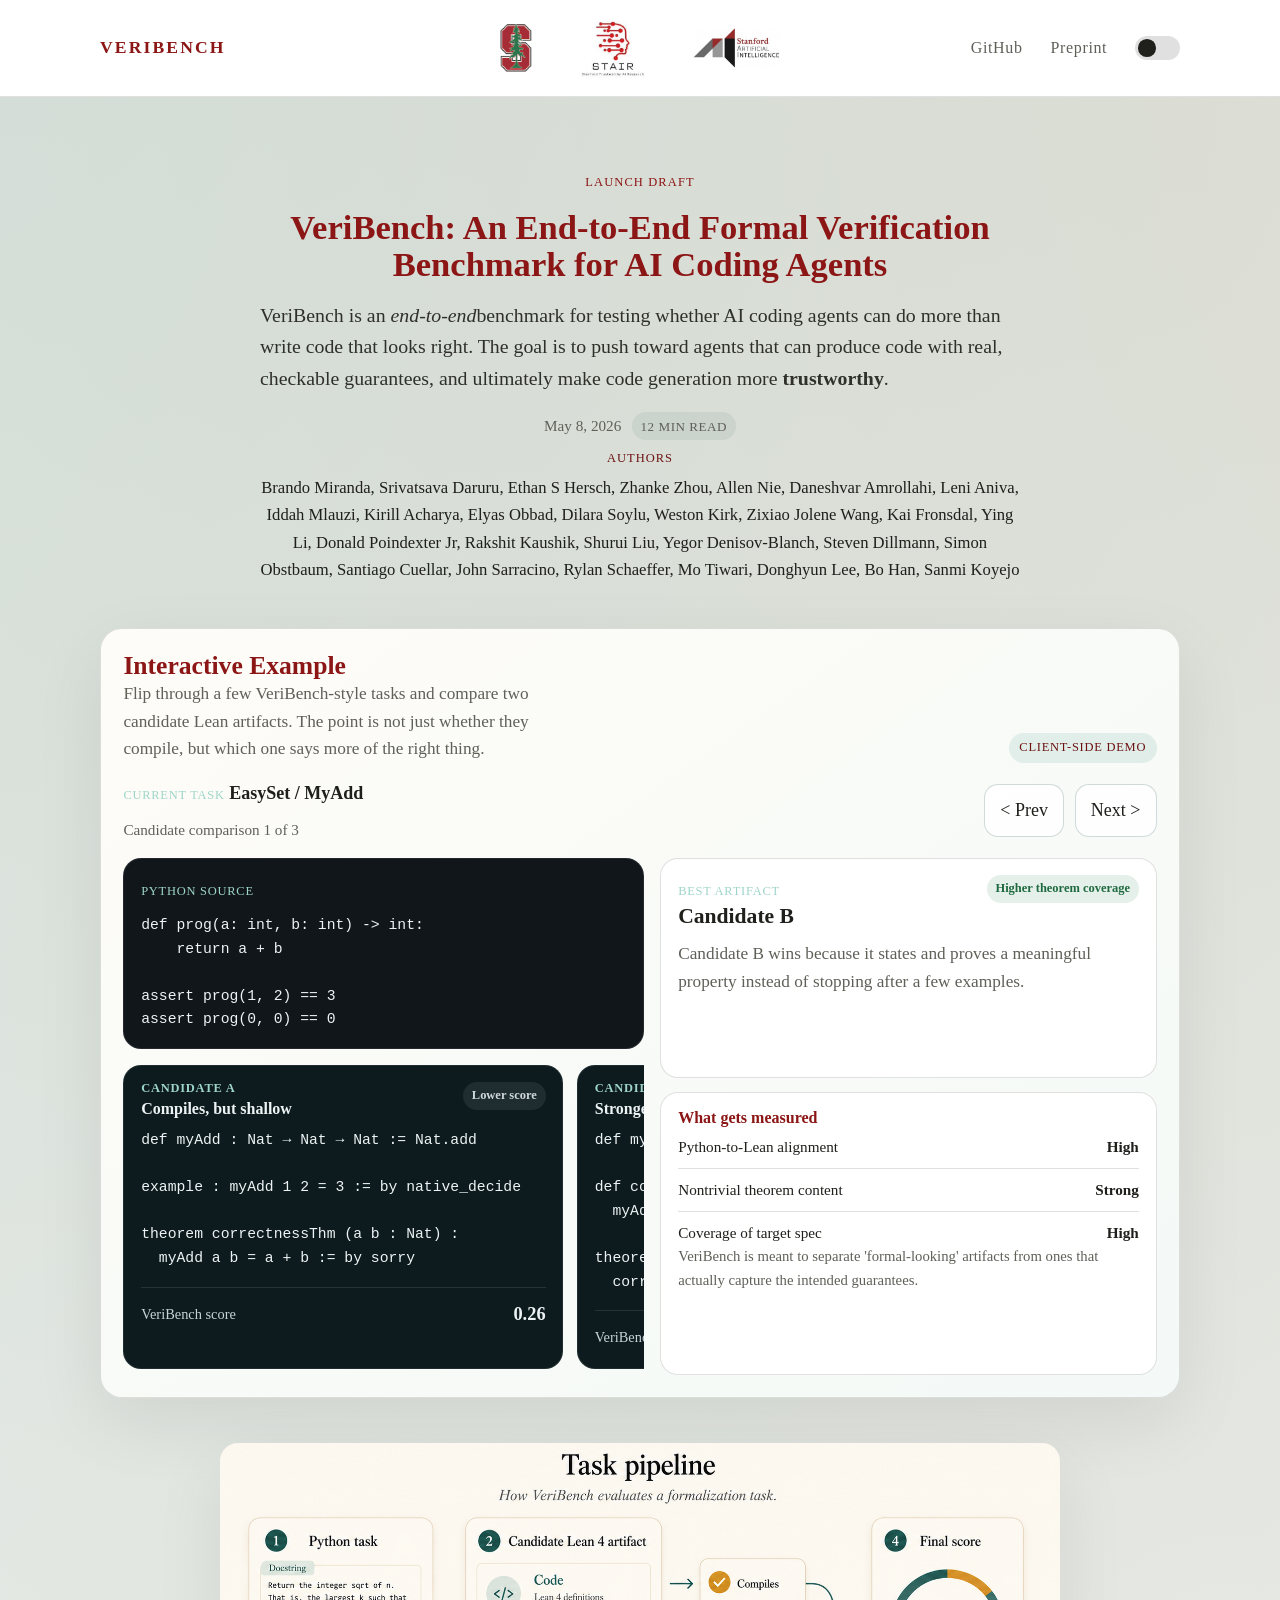
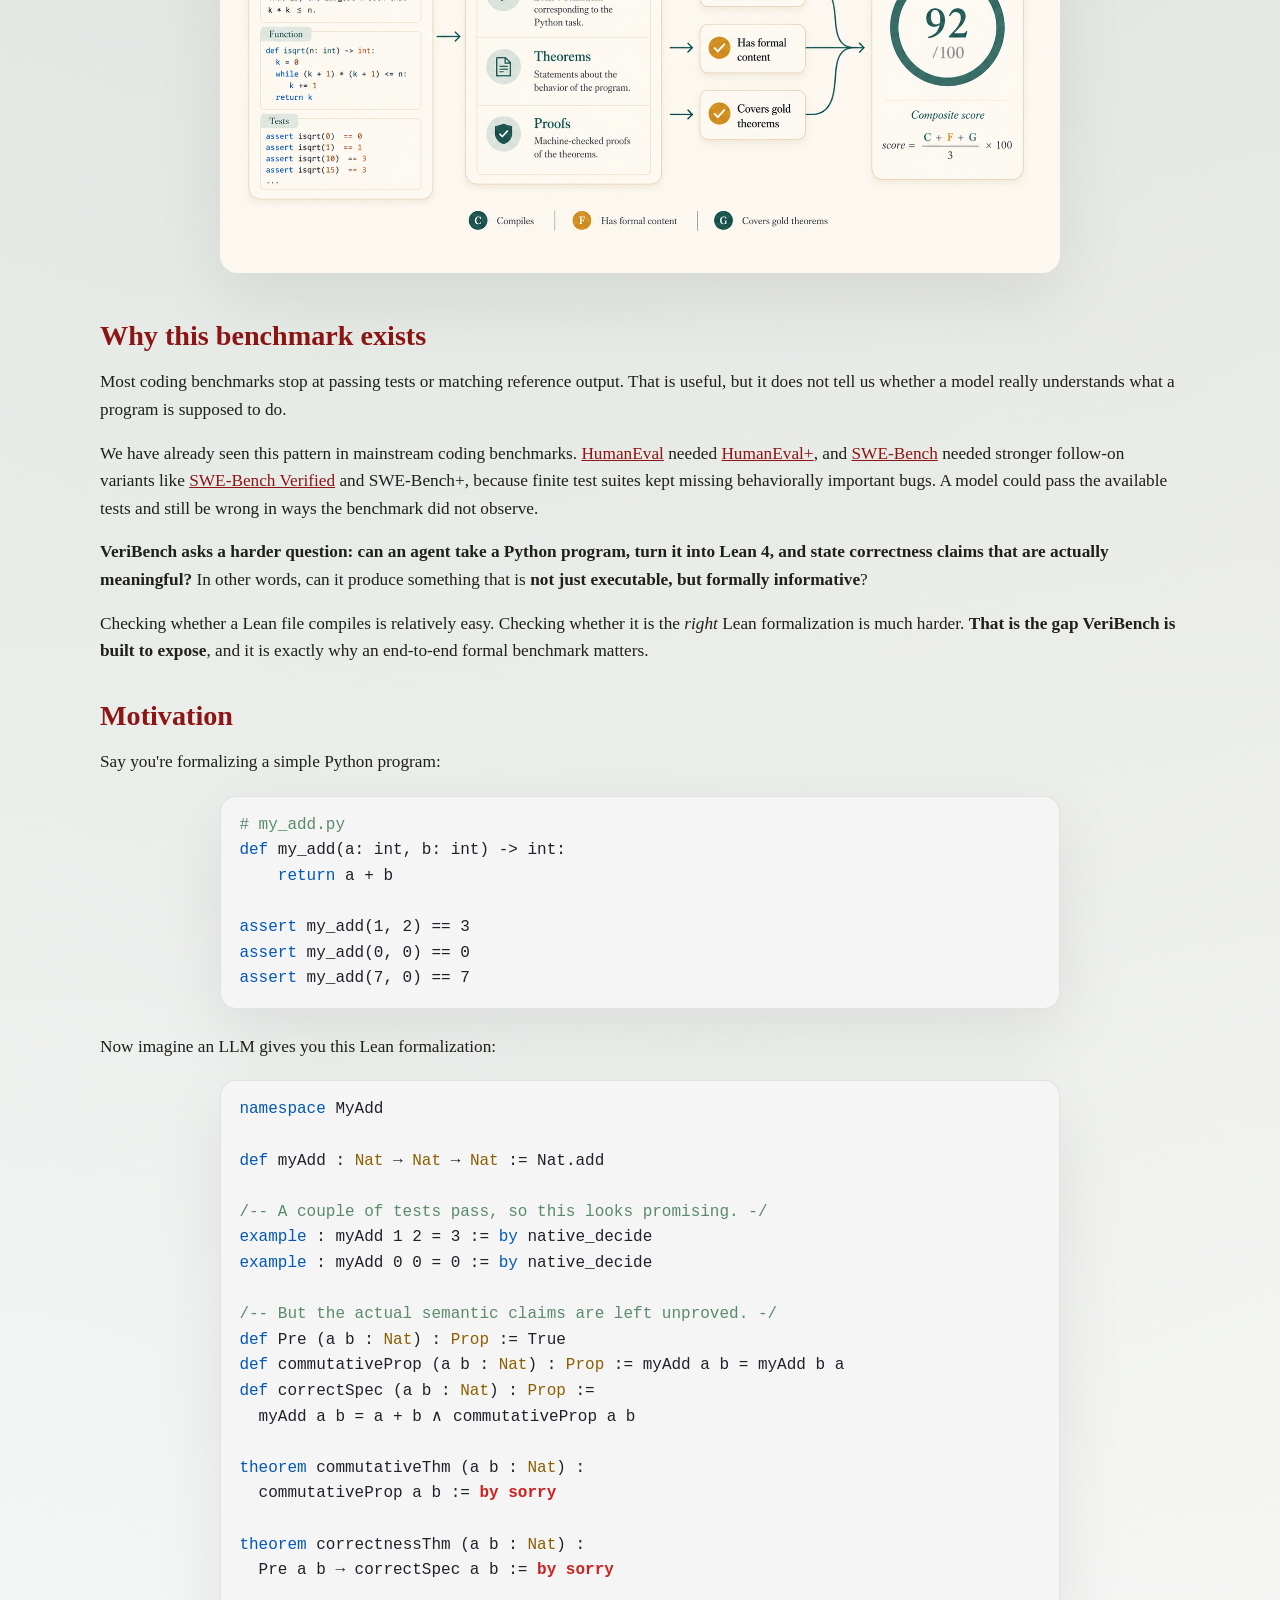
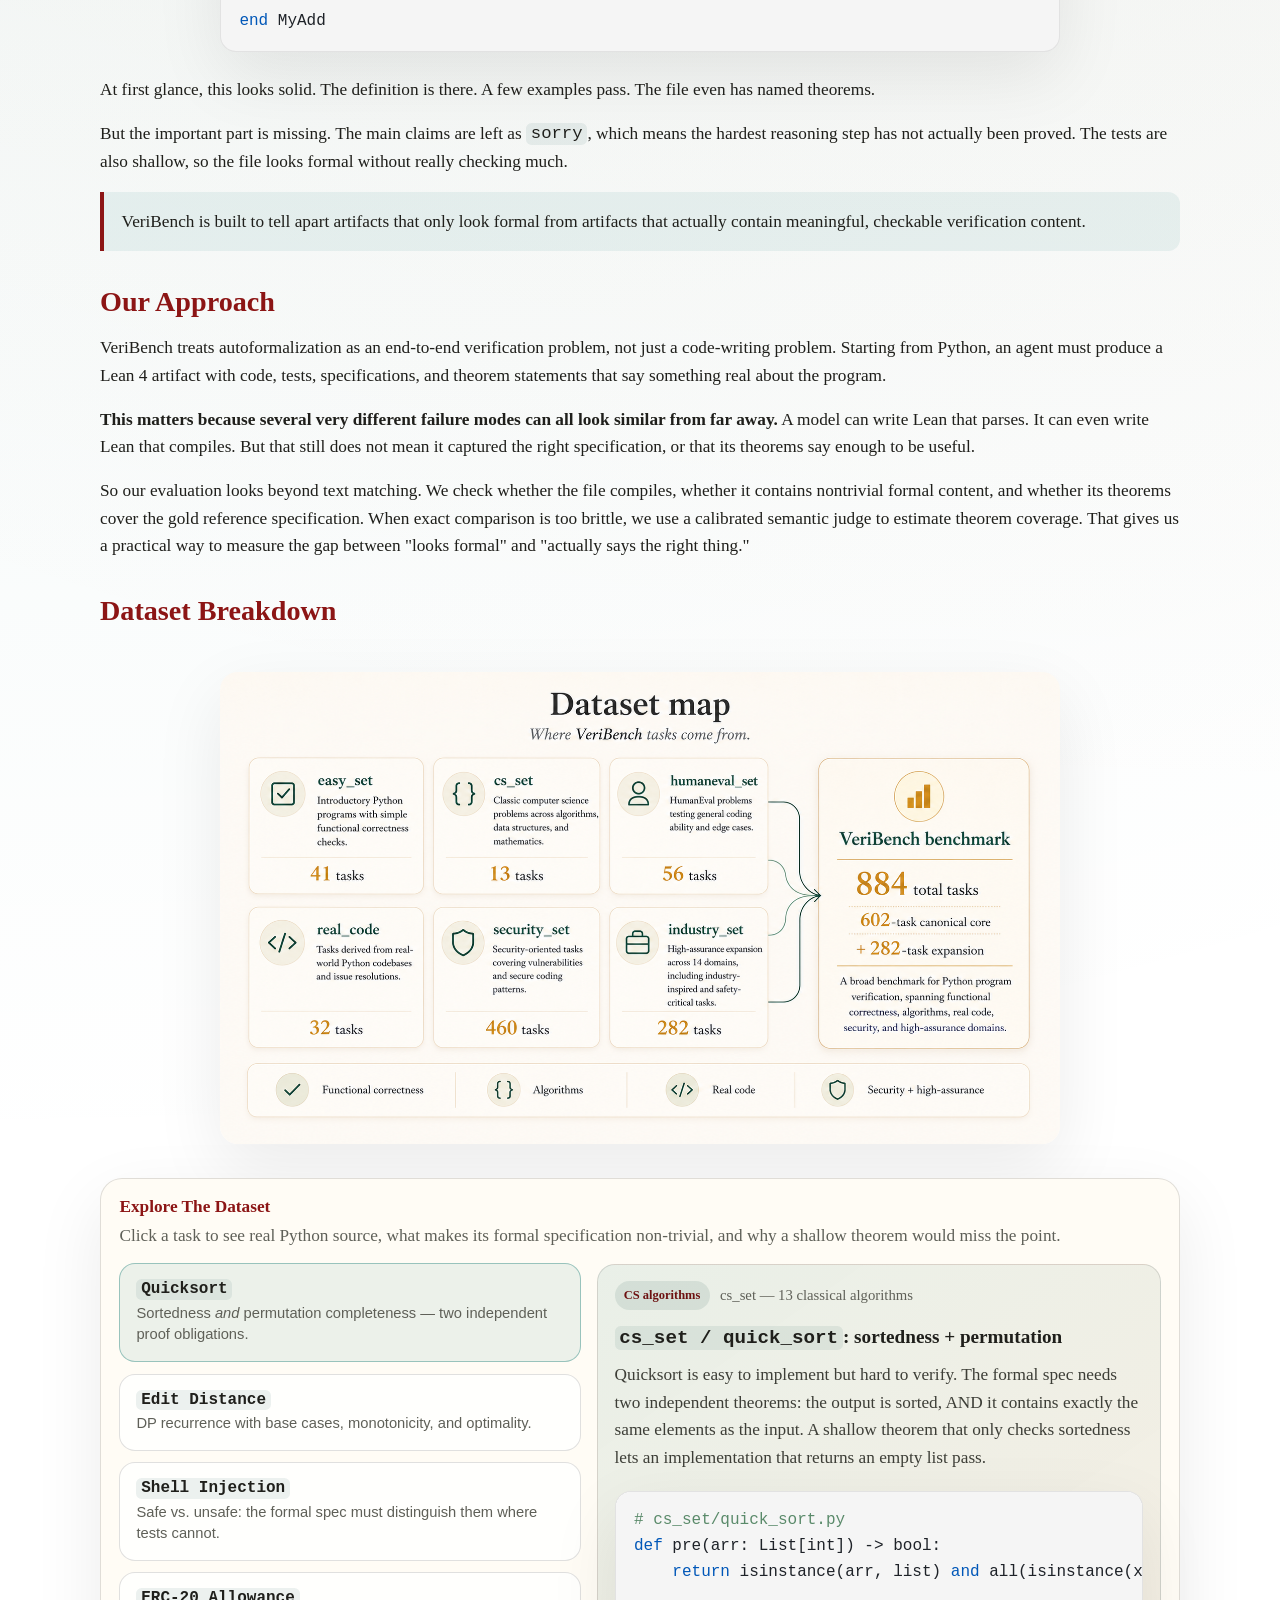
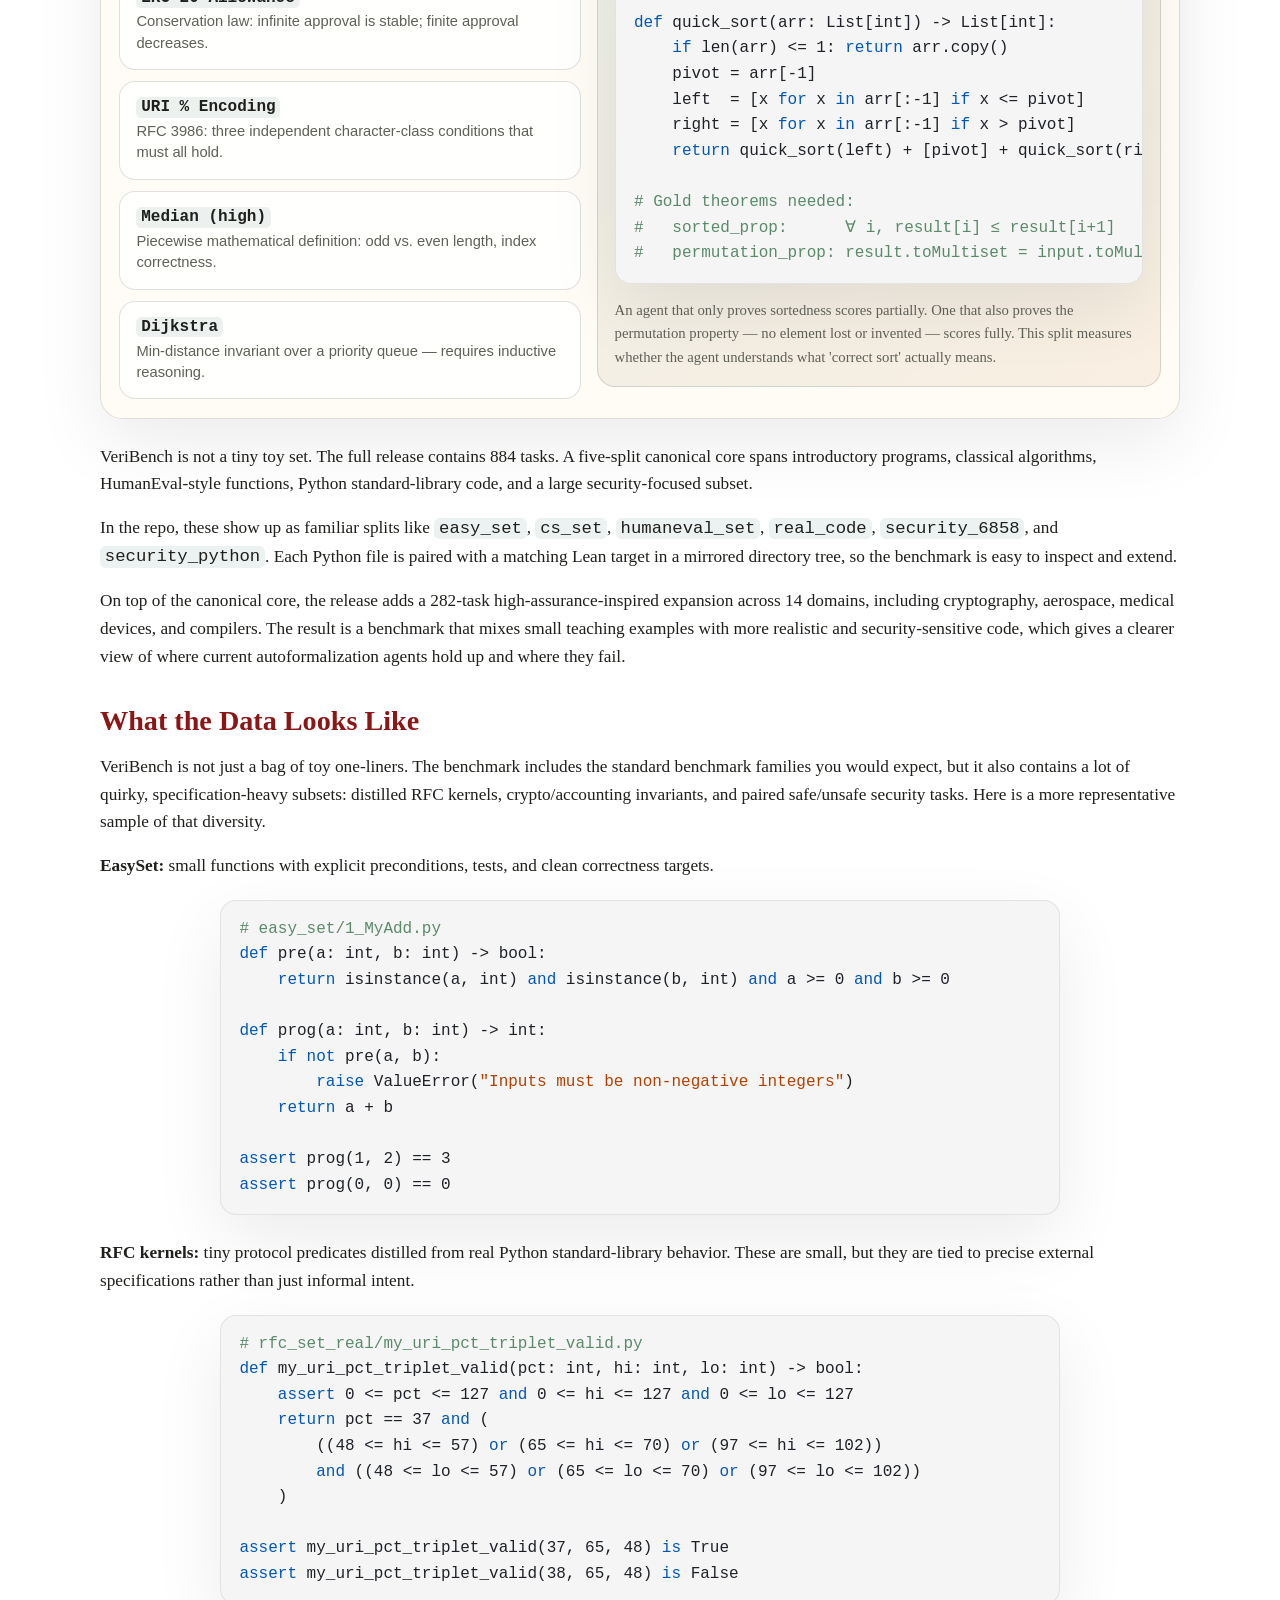
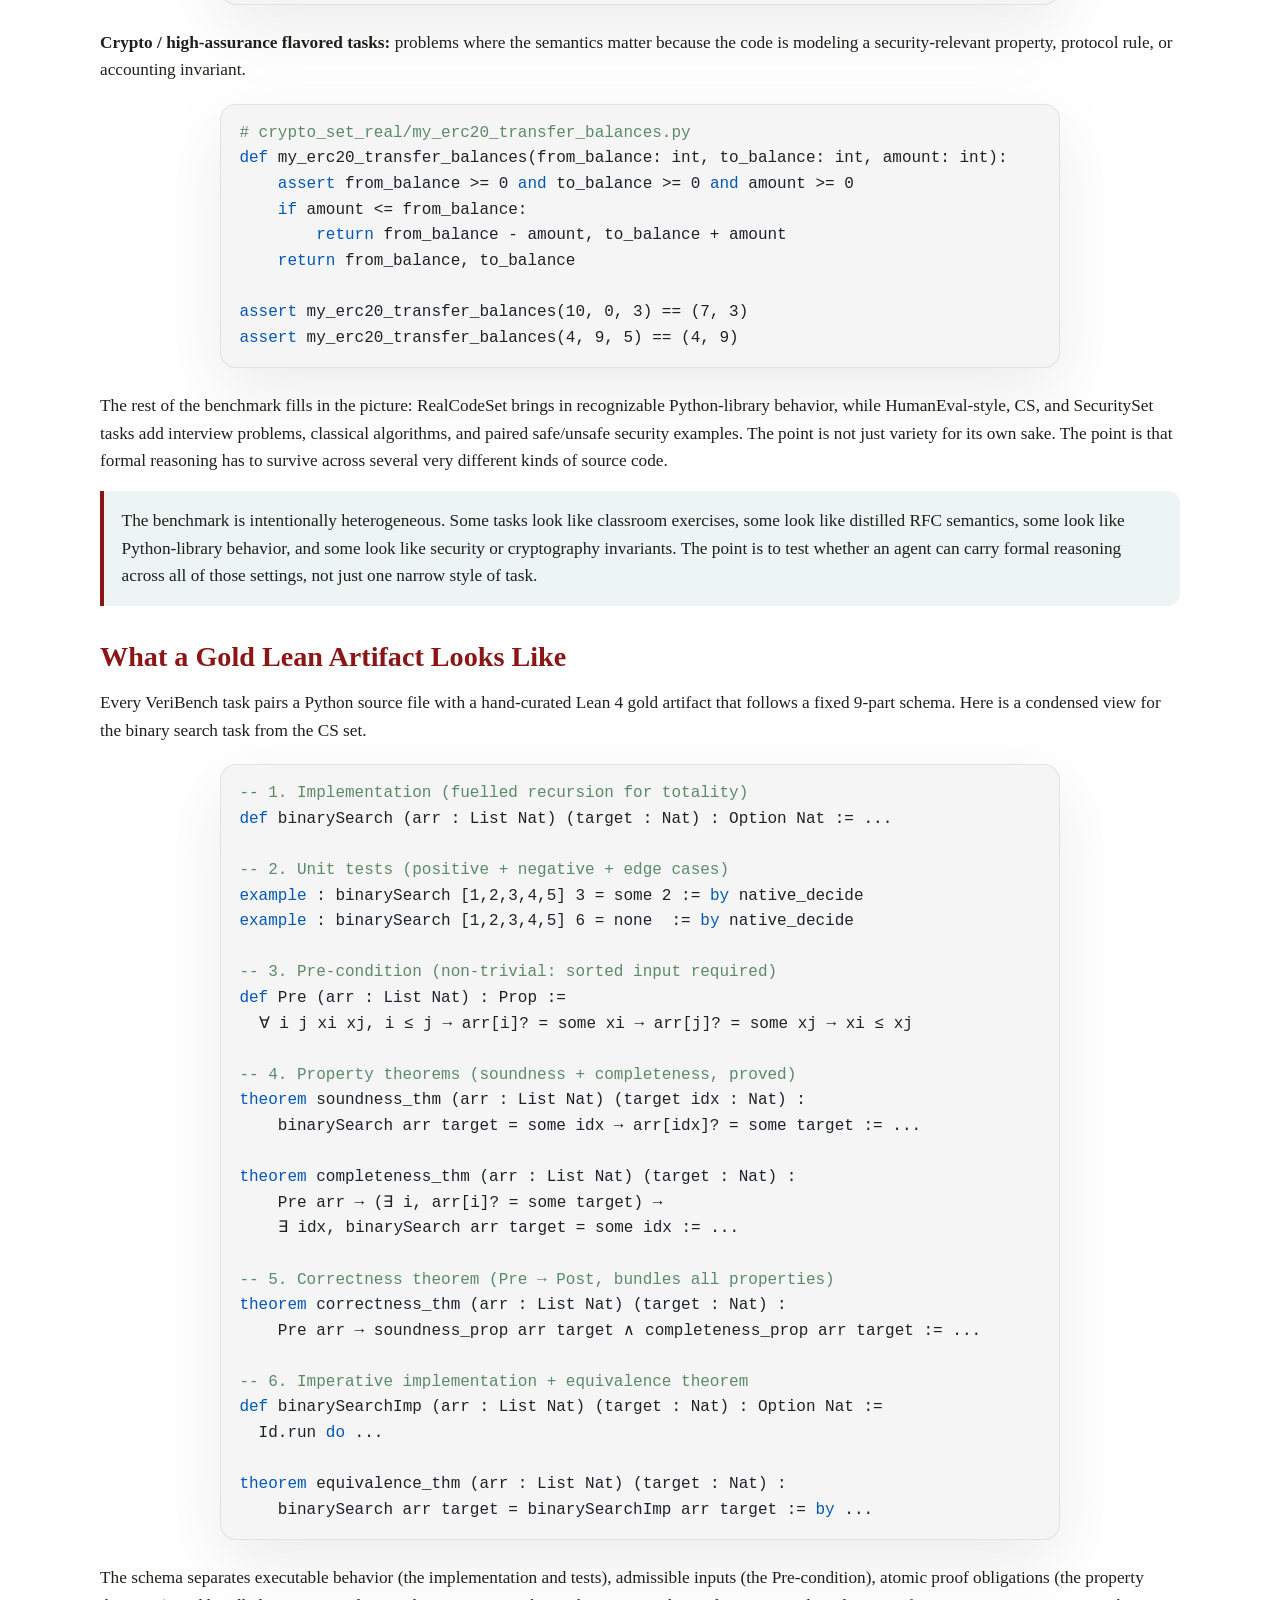
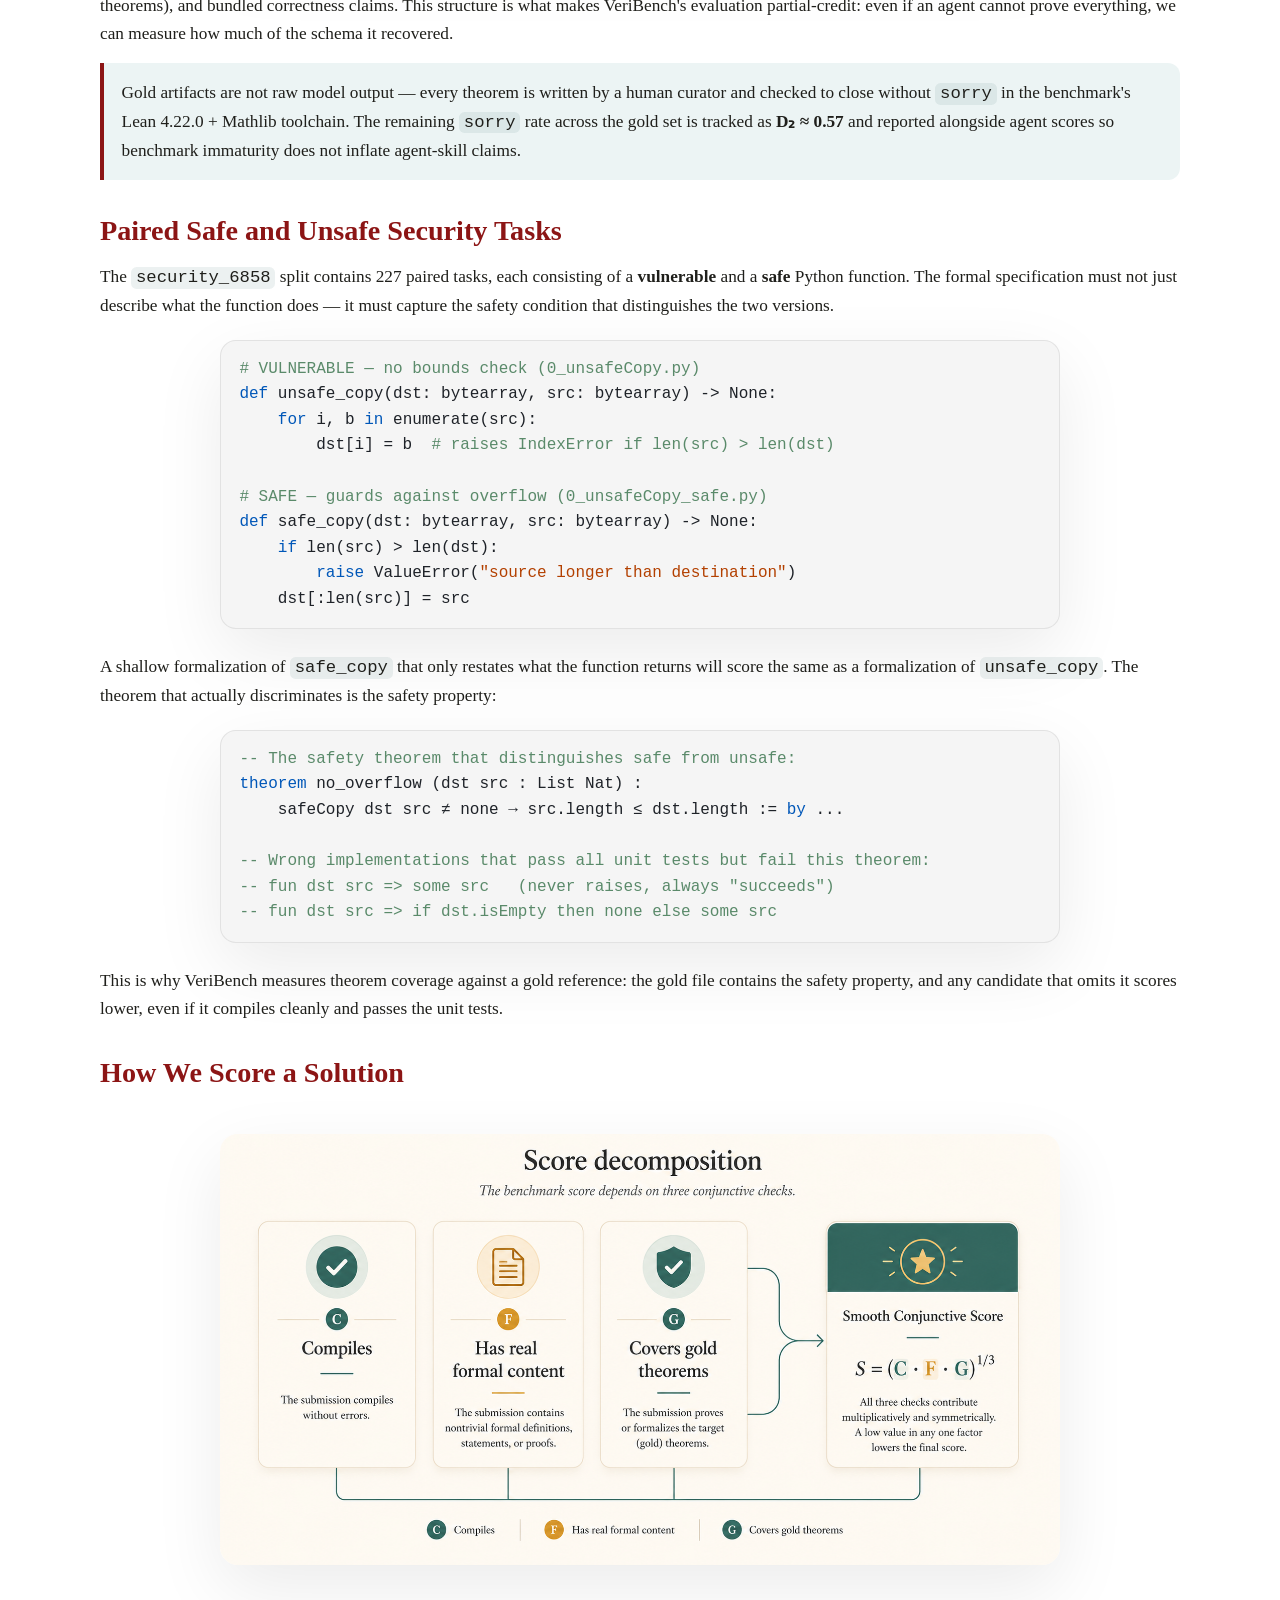
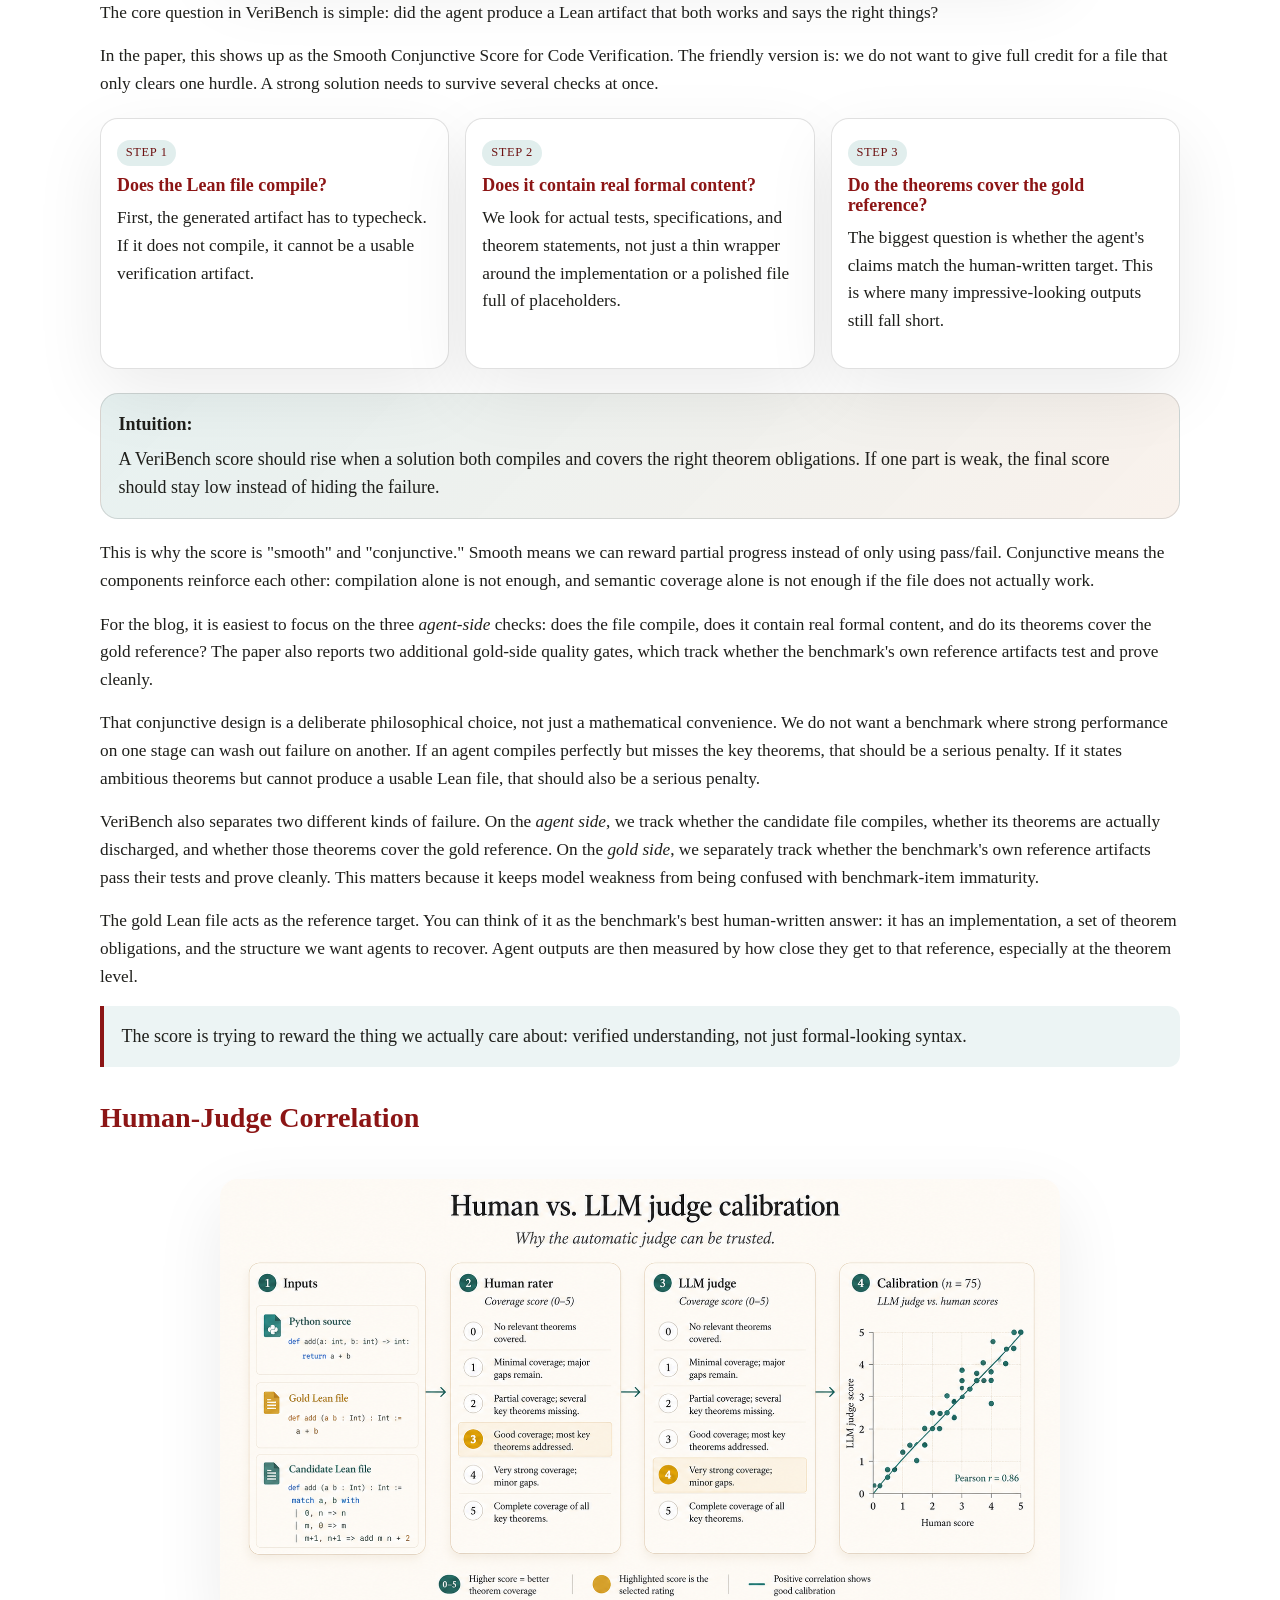
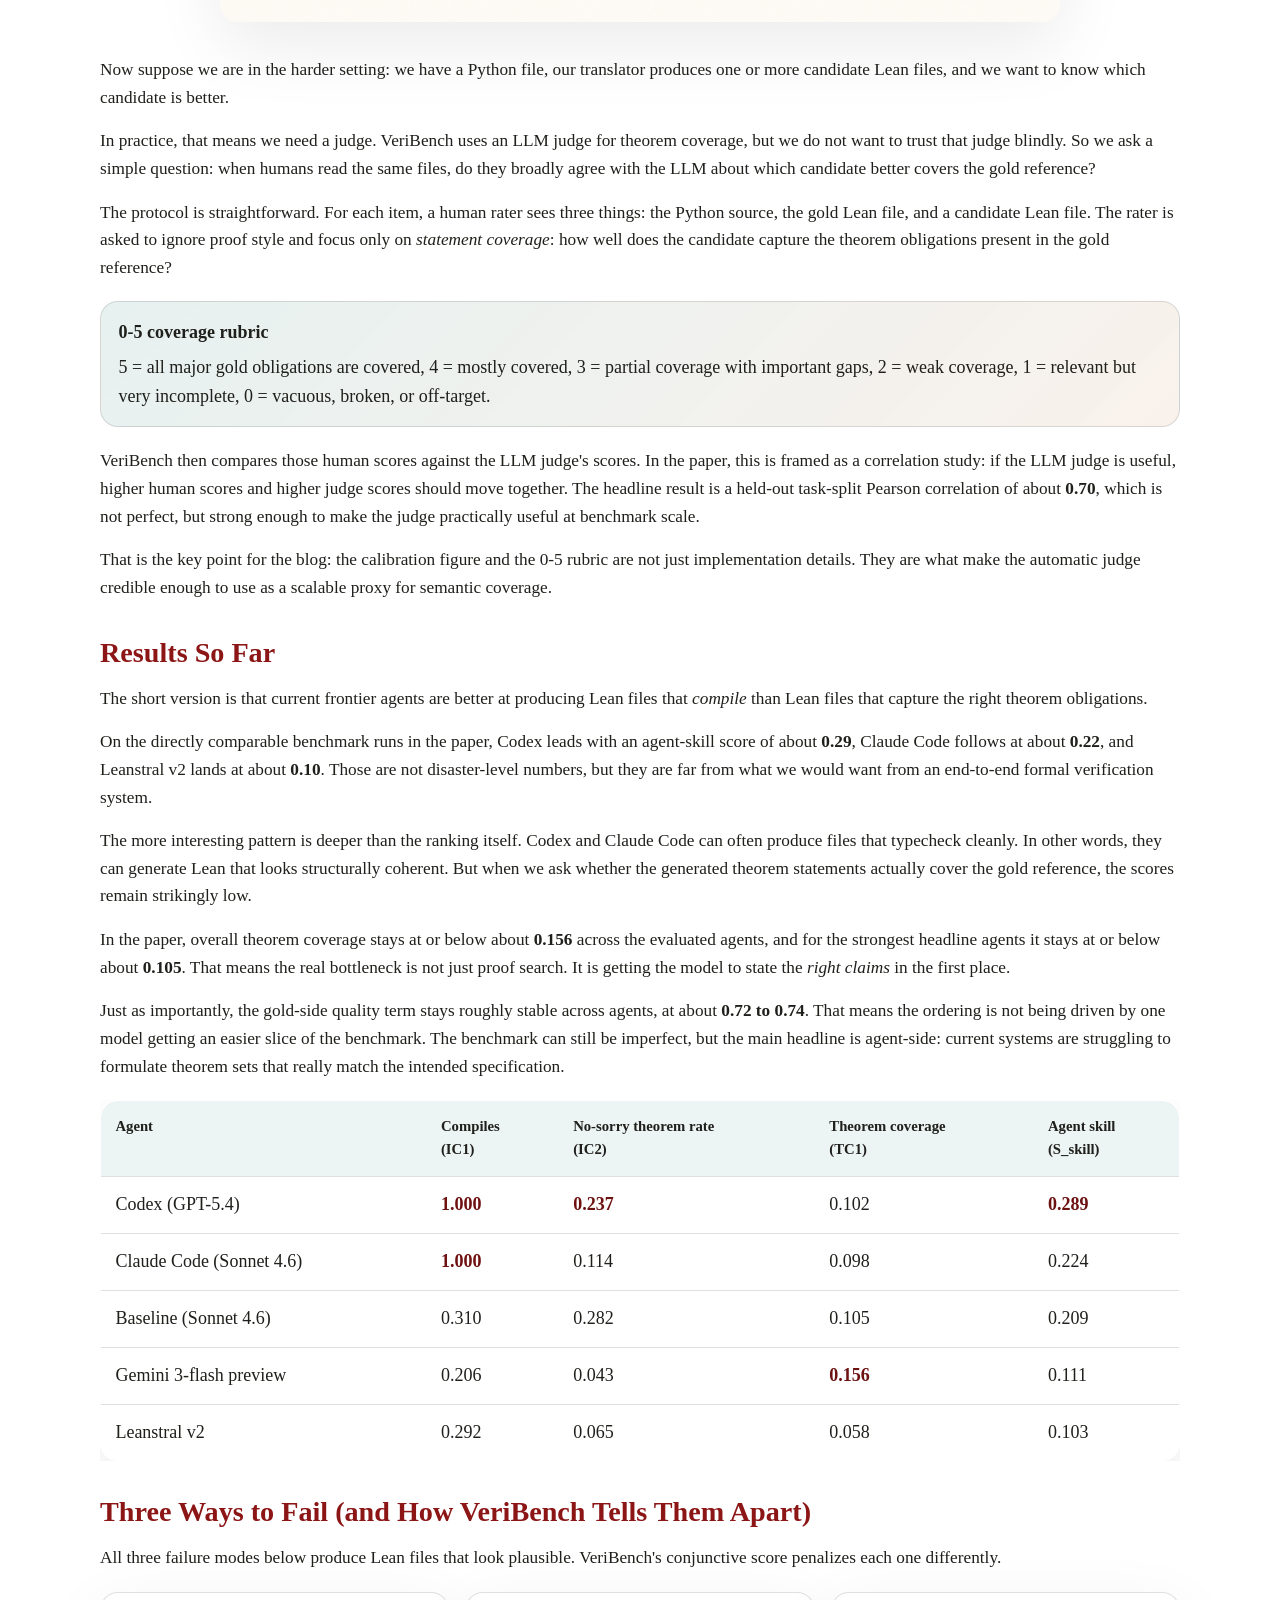
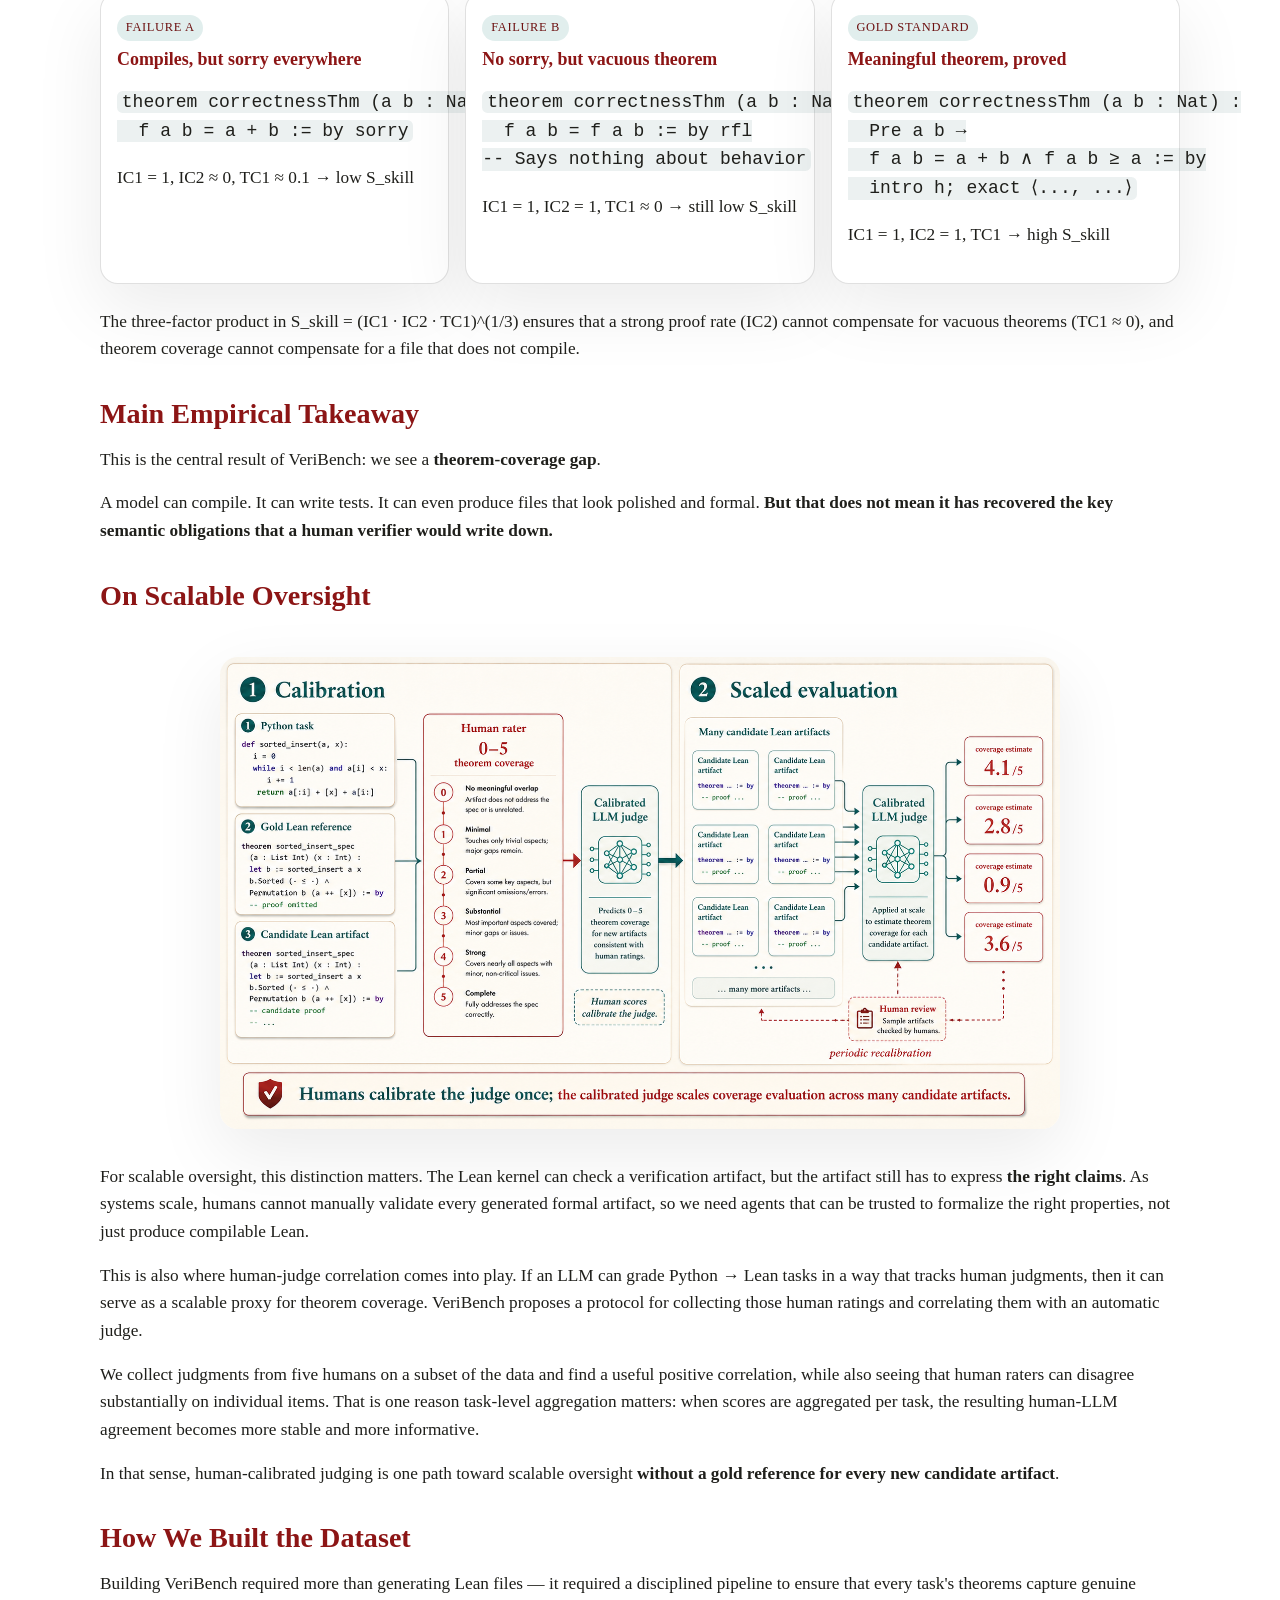
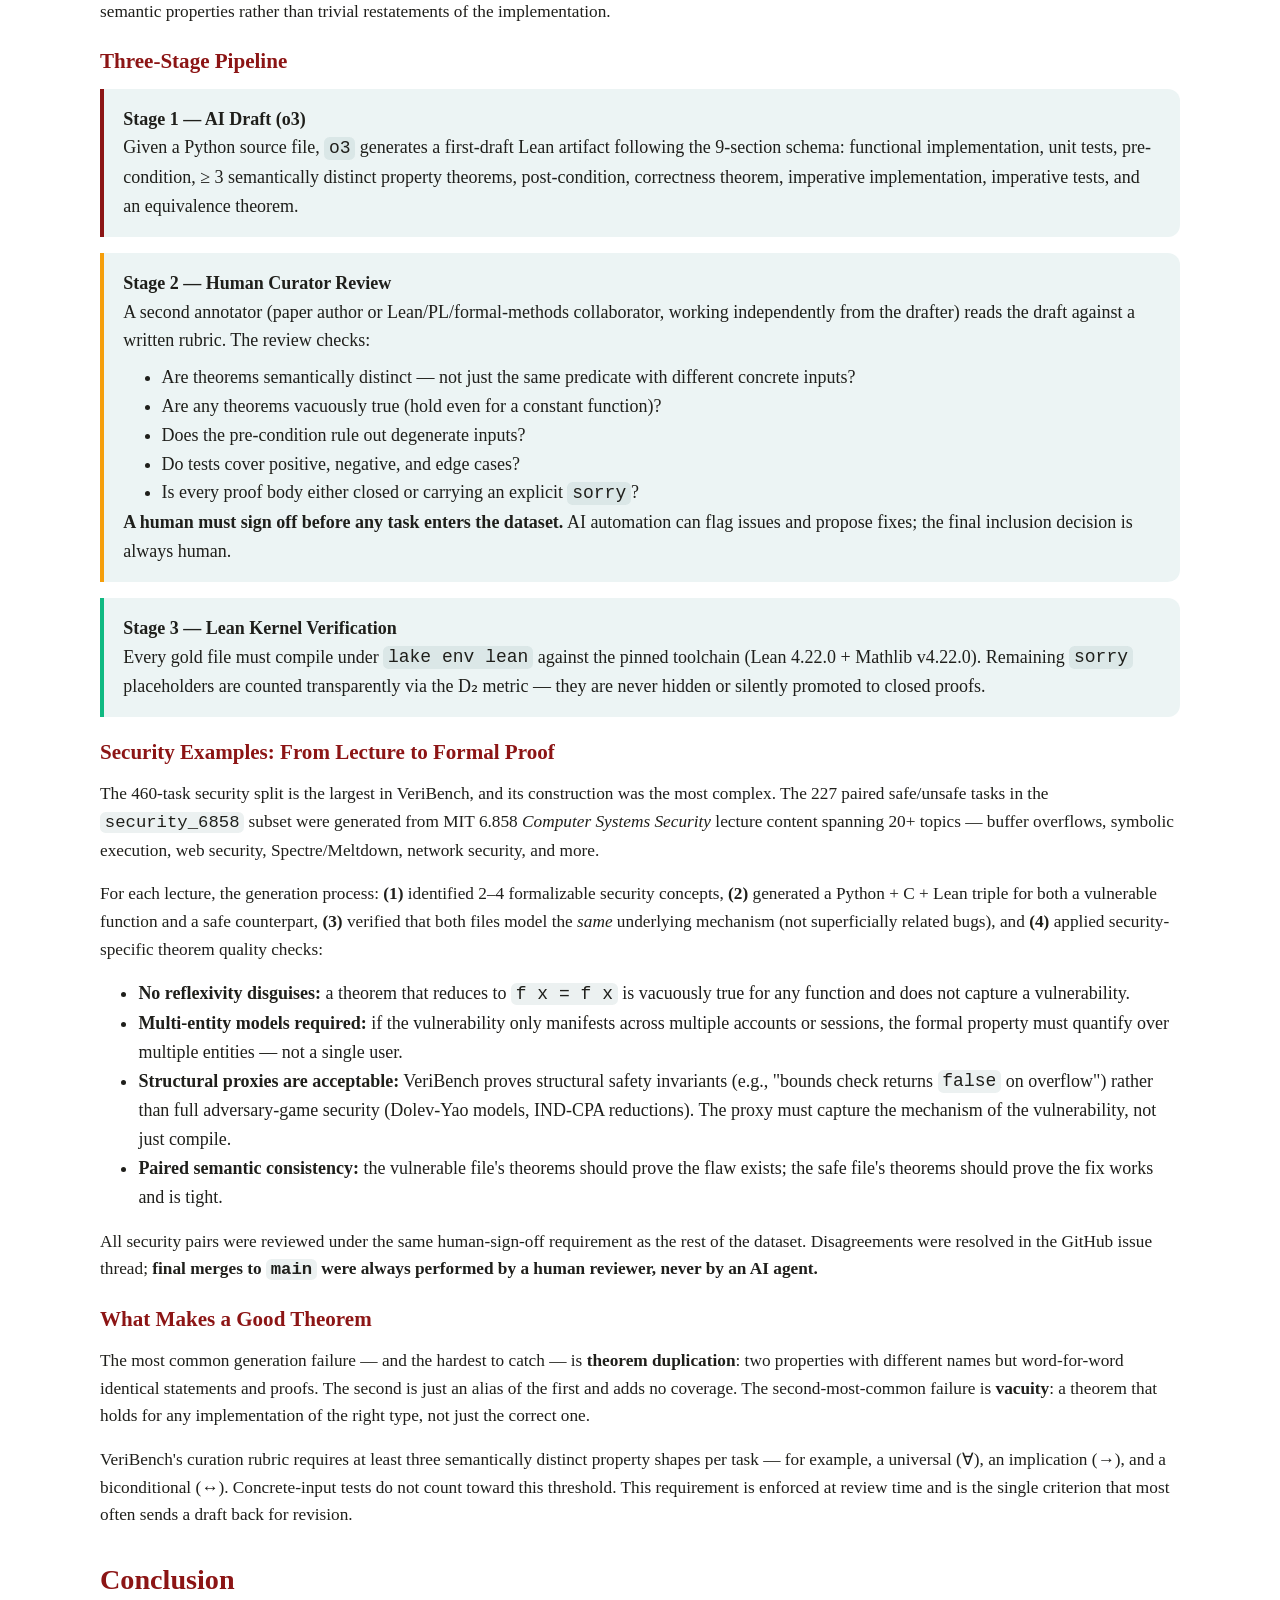
==== commit b2efc58e: "blog: add 'How We Built the Dataset' curation pipeline section Documents the 3-stage AI-draft → huma" ====
--- a/docs/index.html
+++ b/docs/index.html
@@ -952,6 +952,95 @@
           </section>
 
           <section>
+            <h2>How We Built the Dataset</h2>
+            <p>
+              Building VeriBench required more than generating Lean files — it required a
+              disciplined pipeline to ensure that every task's theorems capture genuine
+              semantic properties rather than trivial restatements of the implementation.
+            </p>
+
+            <h3 style="margin-top:1.5rem;">Three-Stage Pipeline</h3>
+            <div class="pipeline-steps" style="display:flex;flex-direction:column;gap:1rem;margin:1rem 0 1.5rem;">
+              <div class="callout" style="border-left:4px solid var(--accent);padding:1rem 1.2rem;margin:0;">
+                <strong>Stage 1 — AI Draft (o3)</strong><br>
+                Given a Python source file, <code>o3</code> generates a first-draft Lean artifact following the 9-section schema:
+                functional implementation, unit tests, pre-condition, ≥ 3 semantically distinct property theorems,
+                post-condition, correctness theorem, imperative implementation, imperative tests, and an equivalence theorem.
+              </div>
+              <div class="callout" style="border-left:4px solid #f59e0b;padding:1rem 1.2rem;margin:0;">
+                <strong>Stage 2 — Human Curator Review</strong><br>
+                A second annotator (paper author or Lean/PL/formal-methods collaborator, working independently from the drafter)
+                reads the draft against a written rubric. The review checks:
+                <ul style="margin:0.5rem 0 0 1.2rem;">
+                  <li>Are theorems semantically distinct — not just the same predicate with different concrete inputs?</li>
+                  <li>Are any theorems vacuously true (hold even for a constant function)?</li>
+                  <li>Does the pre-condition rule out degenerate inputs?</li>
+                  <li>Do tests cover positive, negative, and edge cases?</li>
+                  <li>Is every proof body either closed or carrying an explicit <code>sorry</code>?</li>
+                </ul>
+                <strong>A human must sign off before any task enters the dataset.</strong>
+                AI automation can flag issues and propose fixes; the final inclusion decision is always human.
+              </div>
+              <div class="callout" style="border-left:4px solid #10b981;padding:1rem 1.2rem;margin:0;">
+                <strong>Stage 3 — Lean Kernel Verification</strong><br>
+                Every gold file must compile under <code>lake env lean</code> against the pinned toolchain
+                (Lean 4.22.0 + Mathlib v4.22.0). Remaining <code>sorry</code> placeholders are counted
+                transparently via the D₂ metric — they are never hidden or silently promoted to closed proofs.
+              </div>
+            </div>
+
+            <h3 style="margin-top:1.5rem;">Security Examples: From Lecture to Formal Proof</h3>
+            <p>
+              The 460-task security split is the largest in VeriBench, and its construction was
+              the most complex. The 227 paired safe/unsafe tasks in the <code>security_6858</code> subset
+              were generated from MIT 6.858 <em>Computer Systems Security</em> lecture content
+              spanning 20+ topics — buffer overflows, symbolic execution, web security, Spectre/Meltdown,
+              network security, and more.
+            </p>
+            <p>
+              For each lecture, the generation process: <strong>(1)</strong> identified 2–4 formalizable
+              security concepts, <strong>(2)</strong> generated a Python + C + Lean triple for both a
+              vulnerable function and a safe counterpart, <strong>(3)</strong> verified that both files model
+              the <em>same</em> underlying mechanism (not superficially related bugs), and
+              <strong>(4)</strong> applied security-specific theorem quality checks:
+            </p>
+            <ul style="margin:0.5rem 0 1rem 1.2rem;">
+              <li><strong>No reflexivity disguises:</strong> a theorem that reduces to <code>f x = f x</code>
+                is vacuously true for any function and does not capture a vulnerability.</li>
+              <li><strong>Multi-entity models required:</strong> if the vulnerability only manifests
+                across multiple accounts or sessions, the formal property must quantify over multiple
+                entities — not a single user.</li>
+              <li><strong>Structural proxies are acceptable:</strong> VeriBench proves structural safety
+                invariants (e.g., "bounds check returns <code>false</code> on overflow") rather than
+                full adversary-game security (Dolev-Yao models, IND-CPA reductions). The proxy must
+                capture the mechanism of the vulnerability, not just compile.</li>
+              <li><strong>Paired semantic consistency:</strong> the vulnerable file's theorems should
+                prove the flaw exists; the safe file's theorems should prove the fix works and is tight.</li>
+            </ul>
+            <p>
+              All security pairs were reviewed under the same human-sign-off requirement as the rest of
+              the dataset. Disagreements were resolved in the GitHub issue thread;
+              <strong>final merges to <code>main</code> were always performed by a human reviewer, never by an AI agent.</strong>
+            </p>
+
+            <h3 style="margin-top:1.5rem;">What Makes a Good Theorem</h3>
+            <p>
+              The most common generation failure — and the hardest to catch — is <strong>theorem duplication</strong>:
+              two properties with different names but word-for-word identical statements and proofs.
+              The second is just an alias of the first and adds no coverage.
+              The second-most-common failure is <strong>vacuity</strong>: a theorem that holds for any
+              implementation of the right type, not just the correct one.
+            </p>
+            <p>
+              VeriBench's curation rubric requires at least three semantically distinct property shapes
+              per task — for example, a universal (∀), an implication (→), and a biconditional (↔).
+              Concrete-input tests do not count toward this threshold.
+              This requirement is enforced at review time and is the single criterion that most often
+              sends a draft back for revision.
+            </p>
+          </section>
+
+          <section>
             <h2>Conclusion</h2>
             <p>
               VeriBench changes the target of code-verification evaluation. It
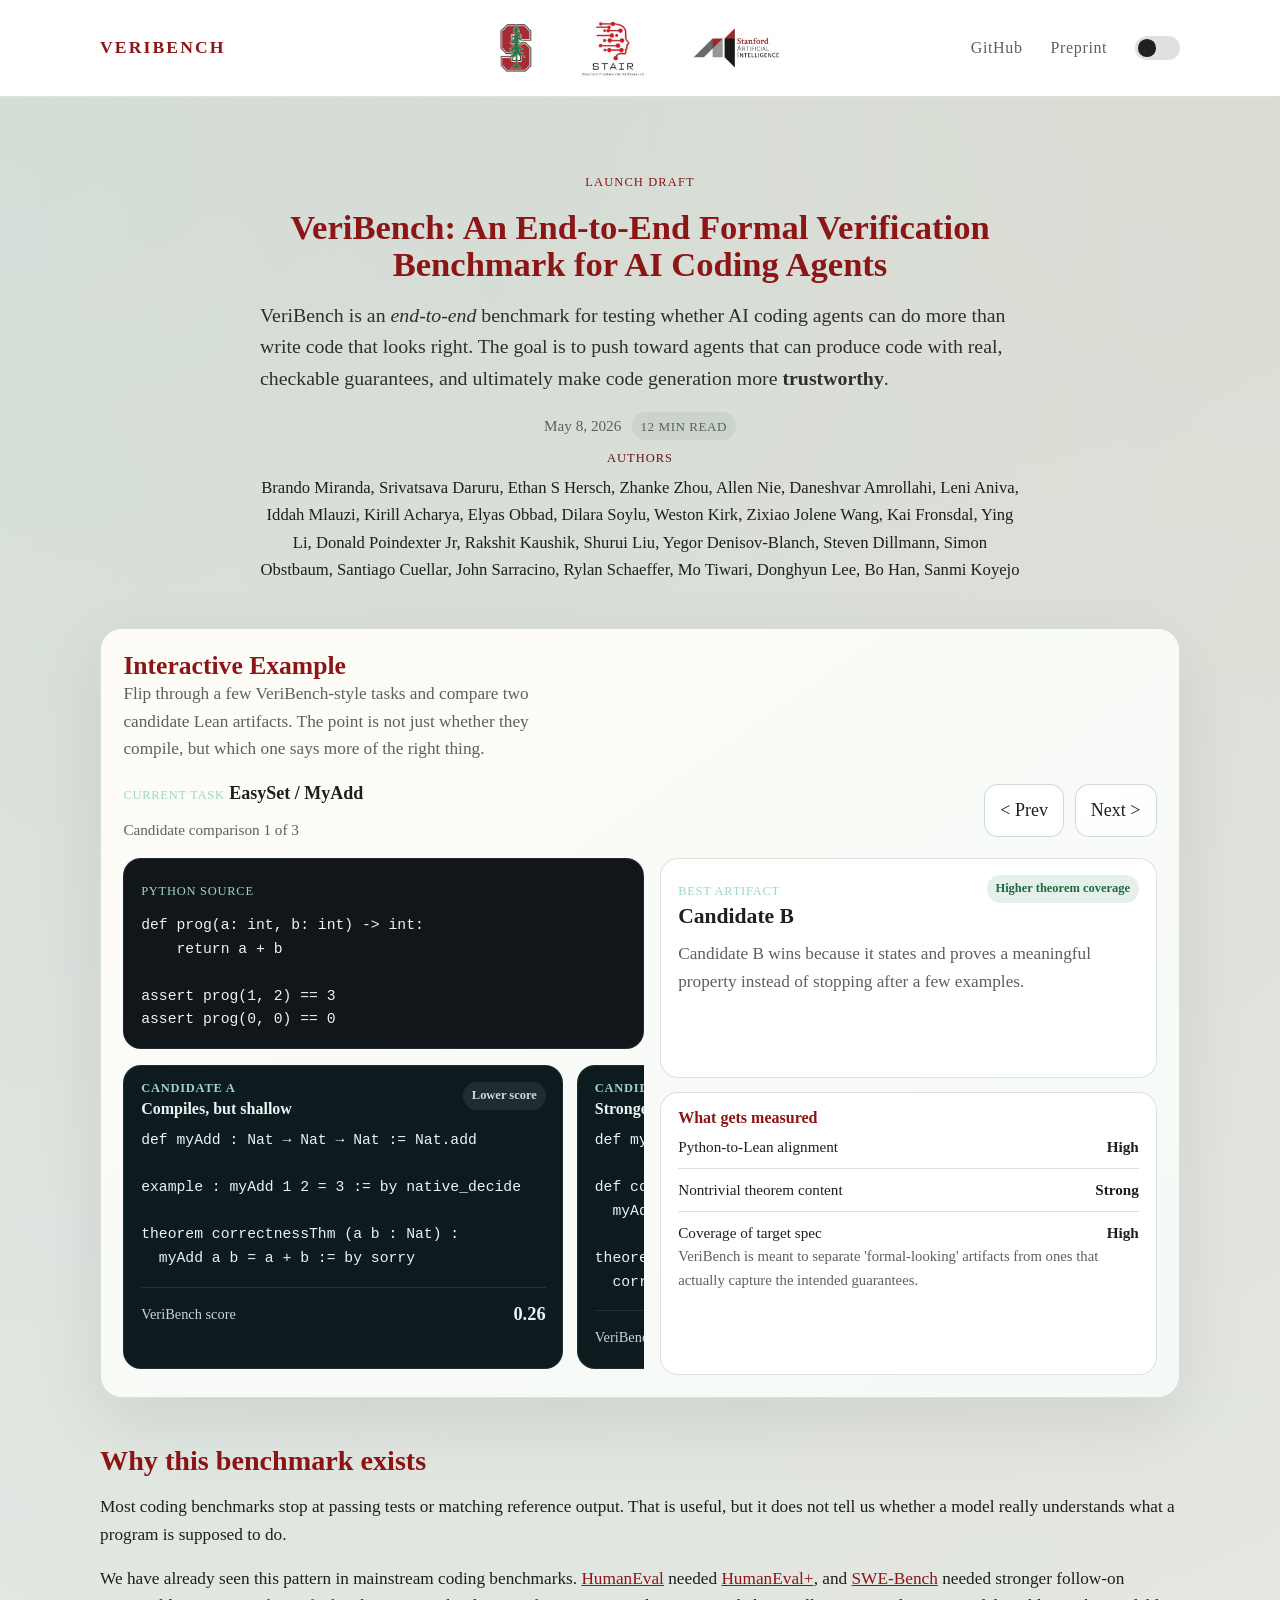
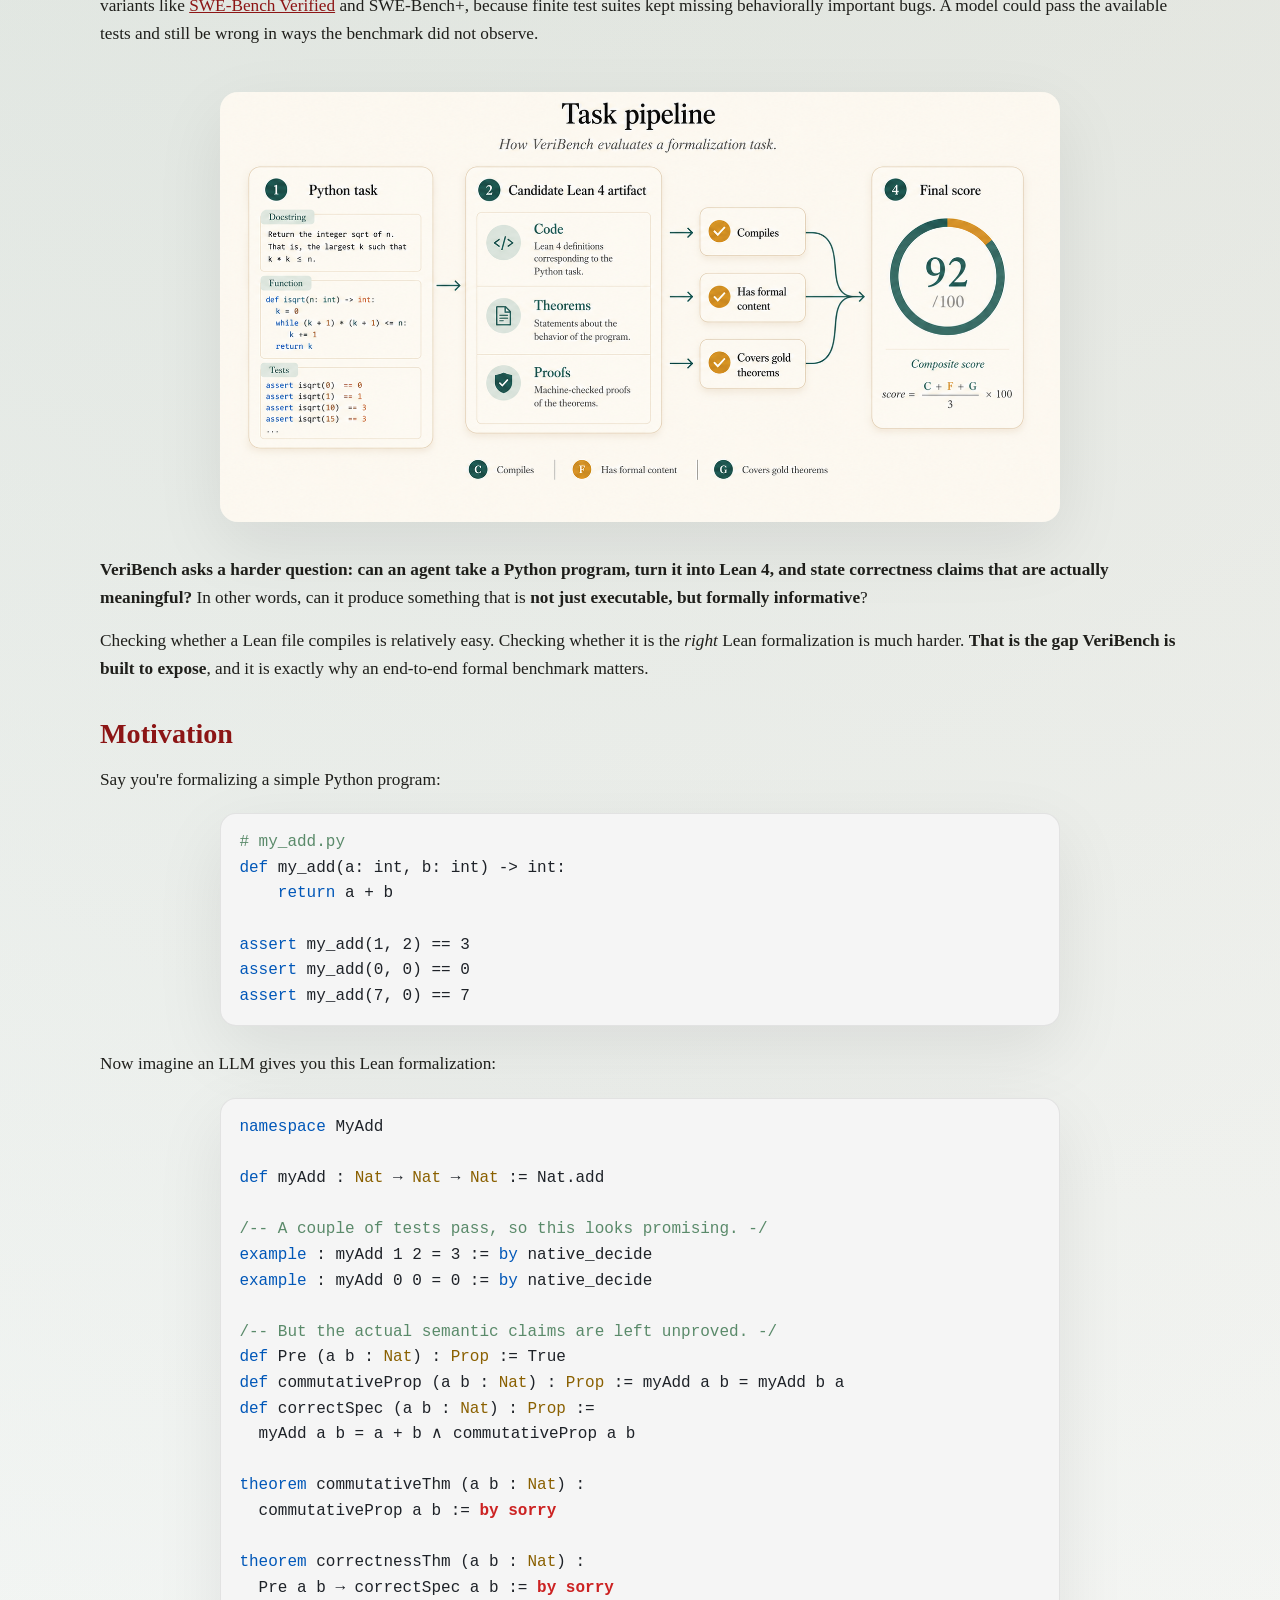
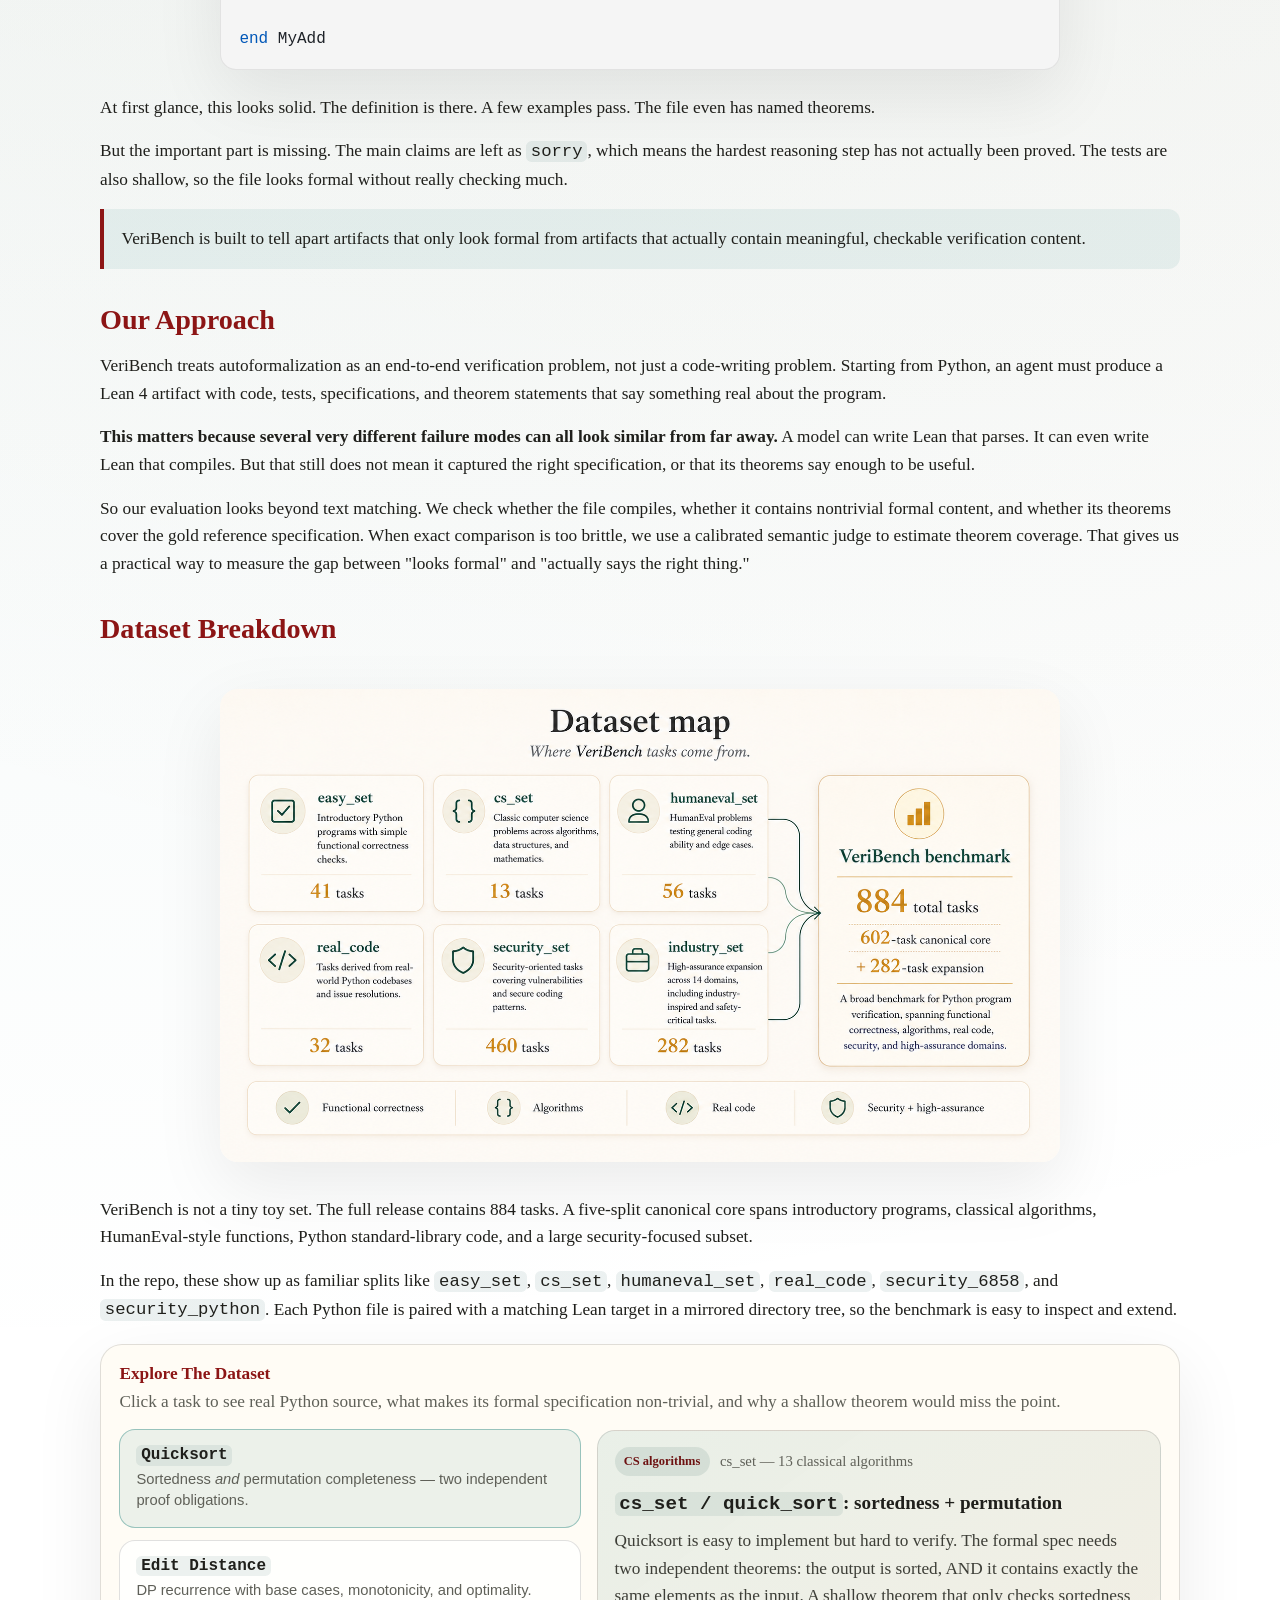
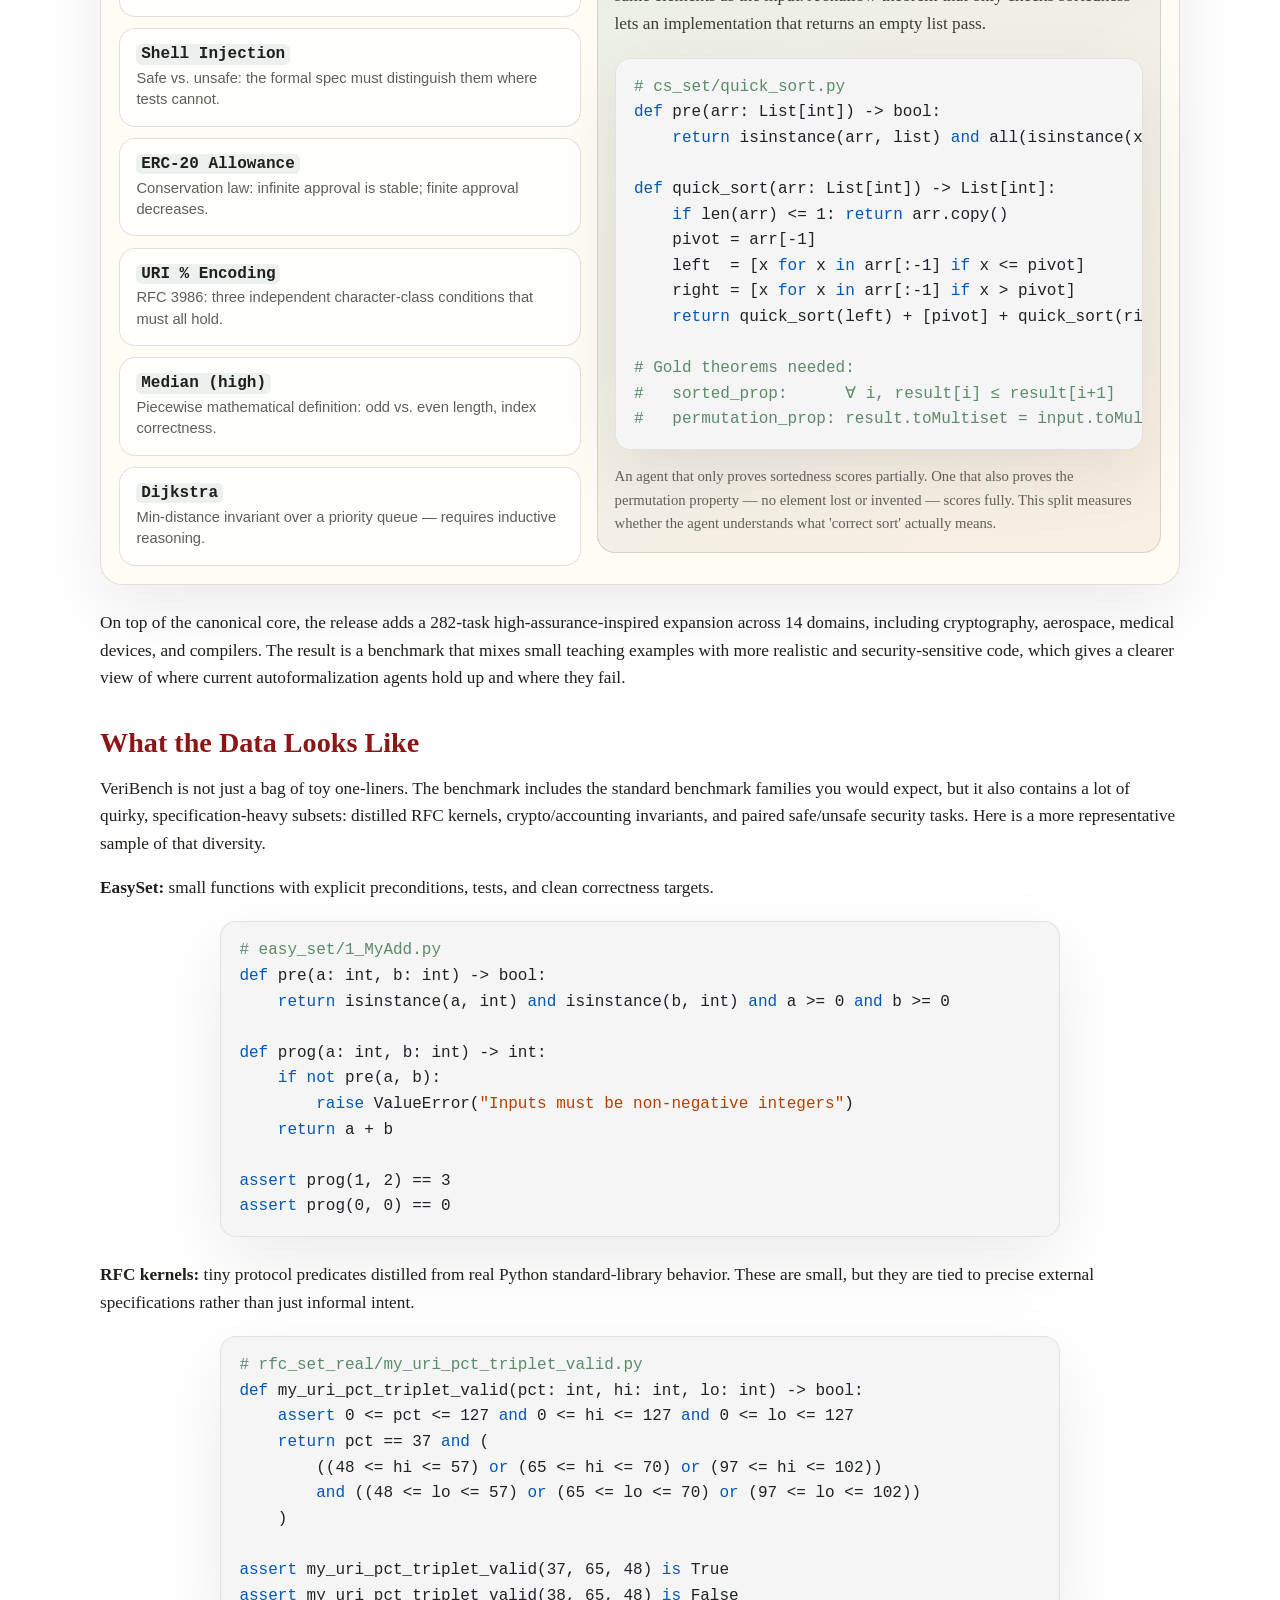
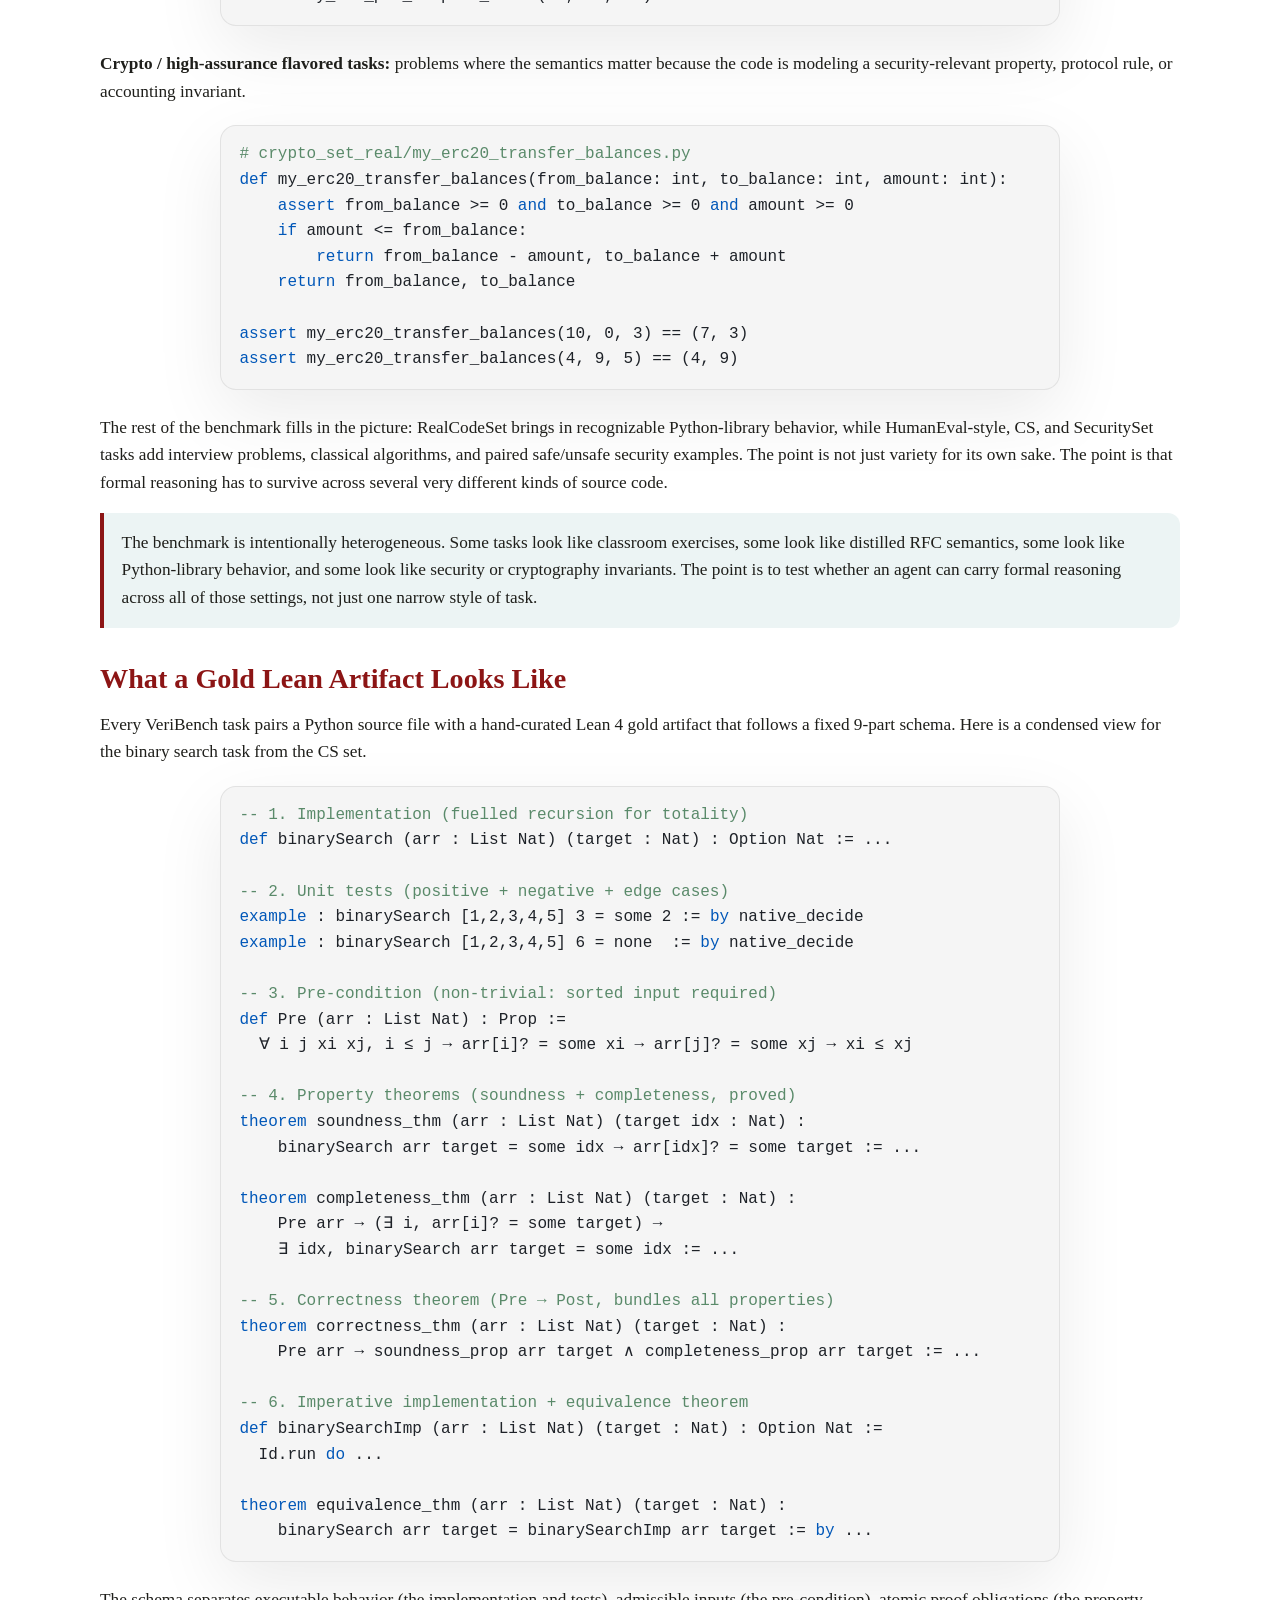
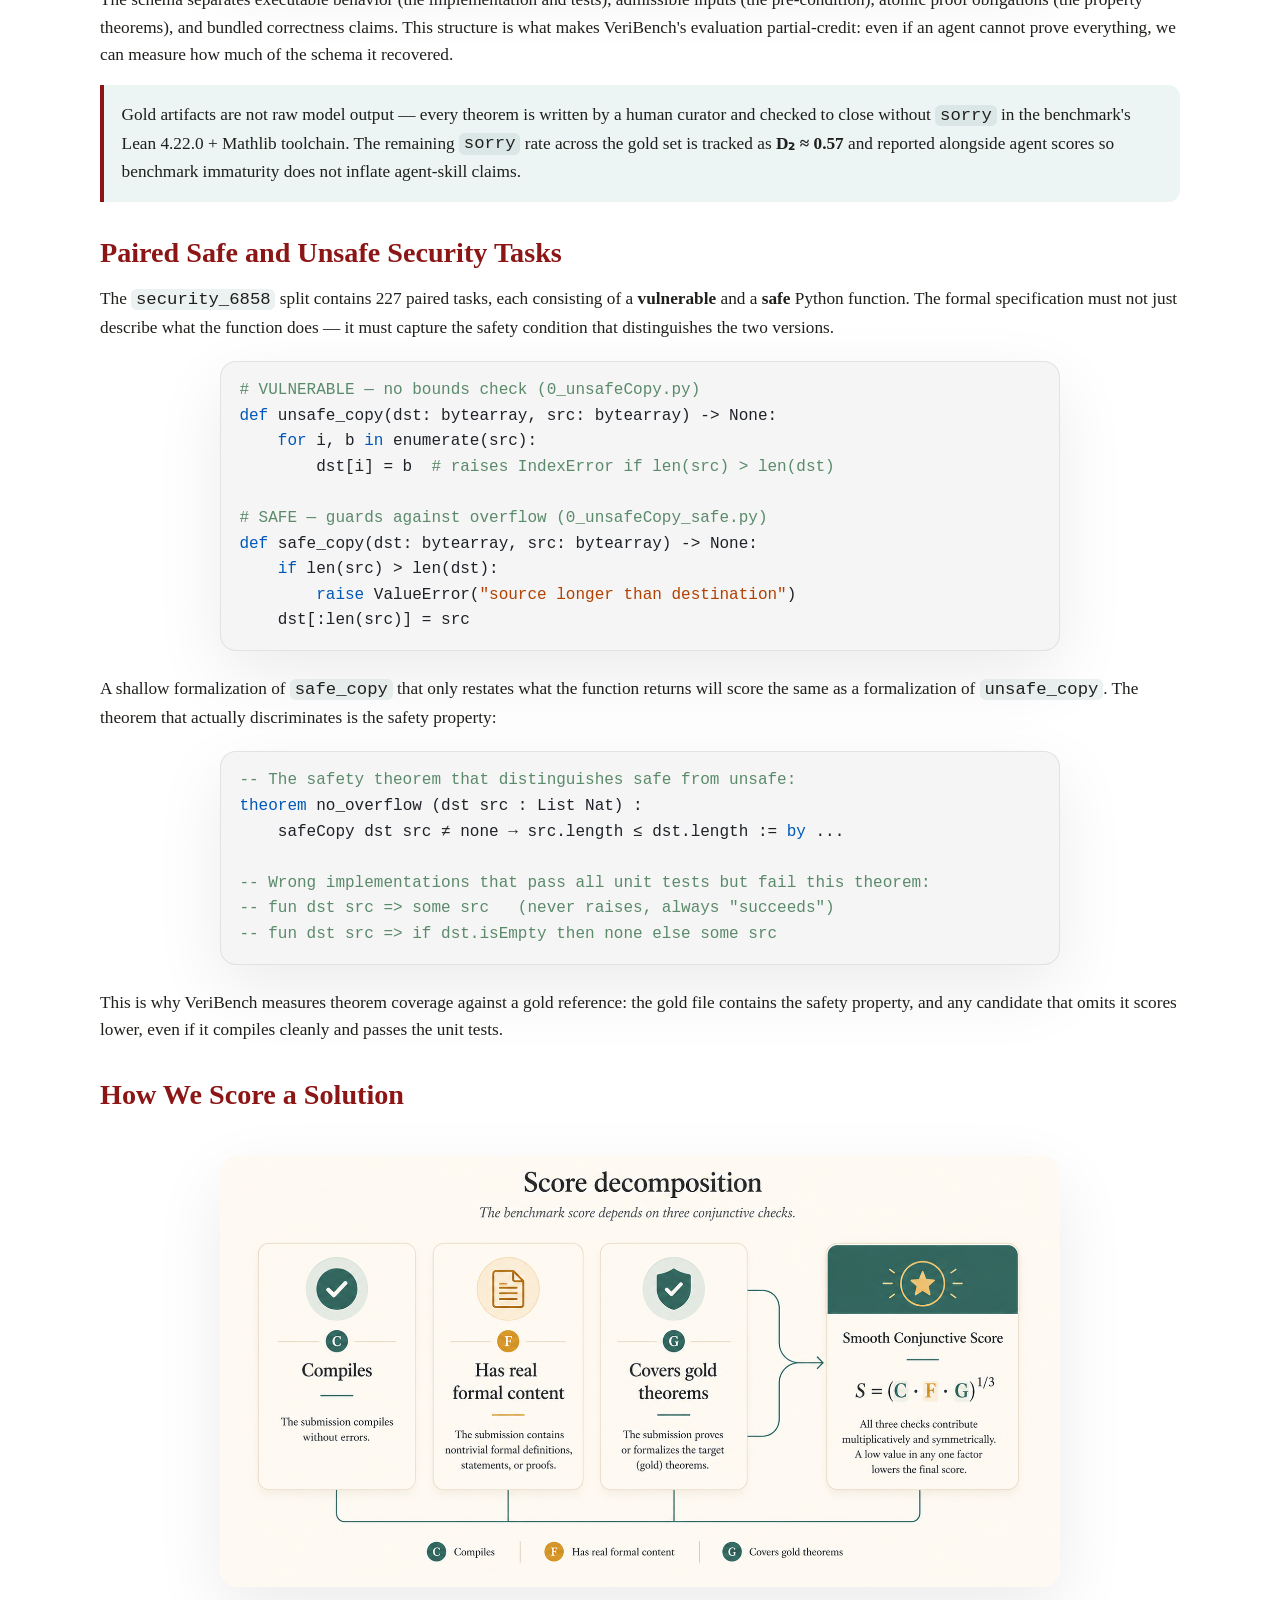
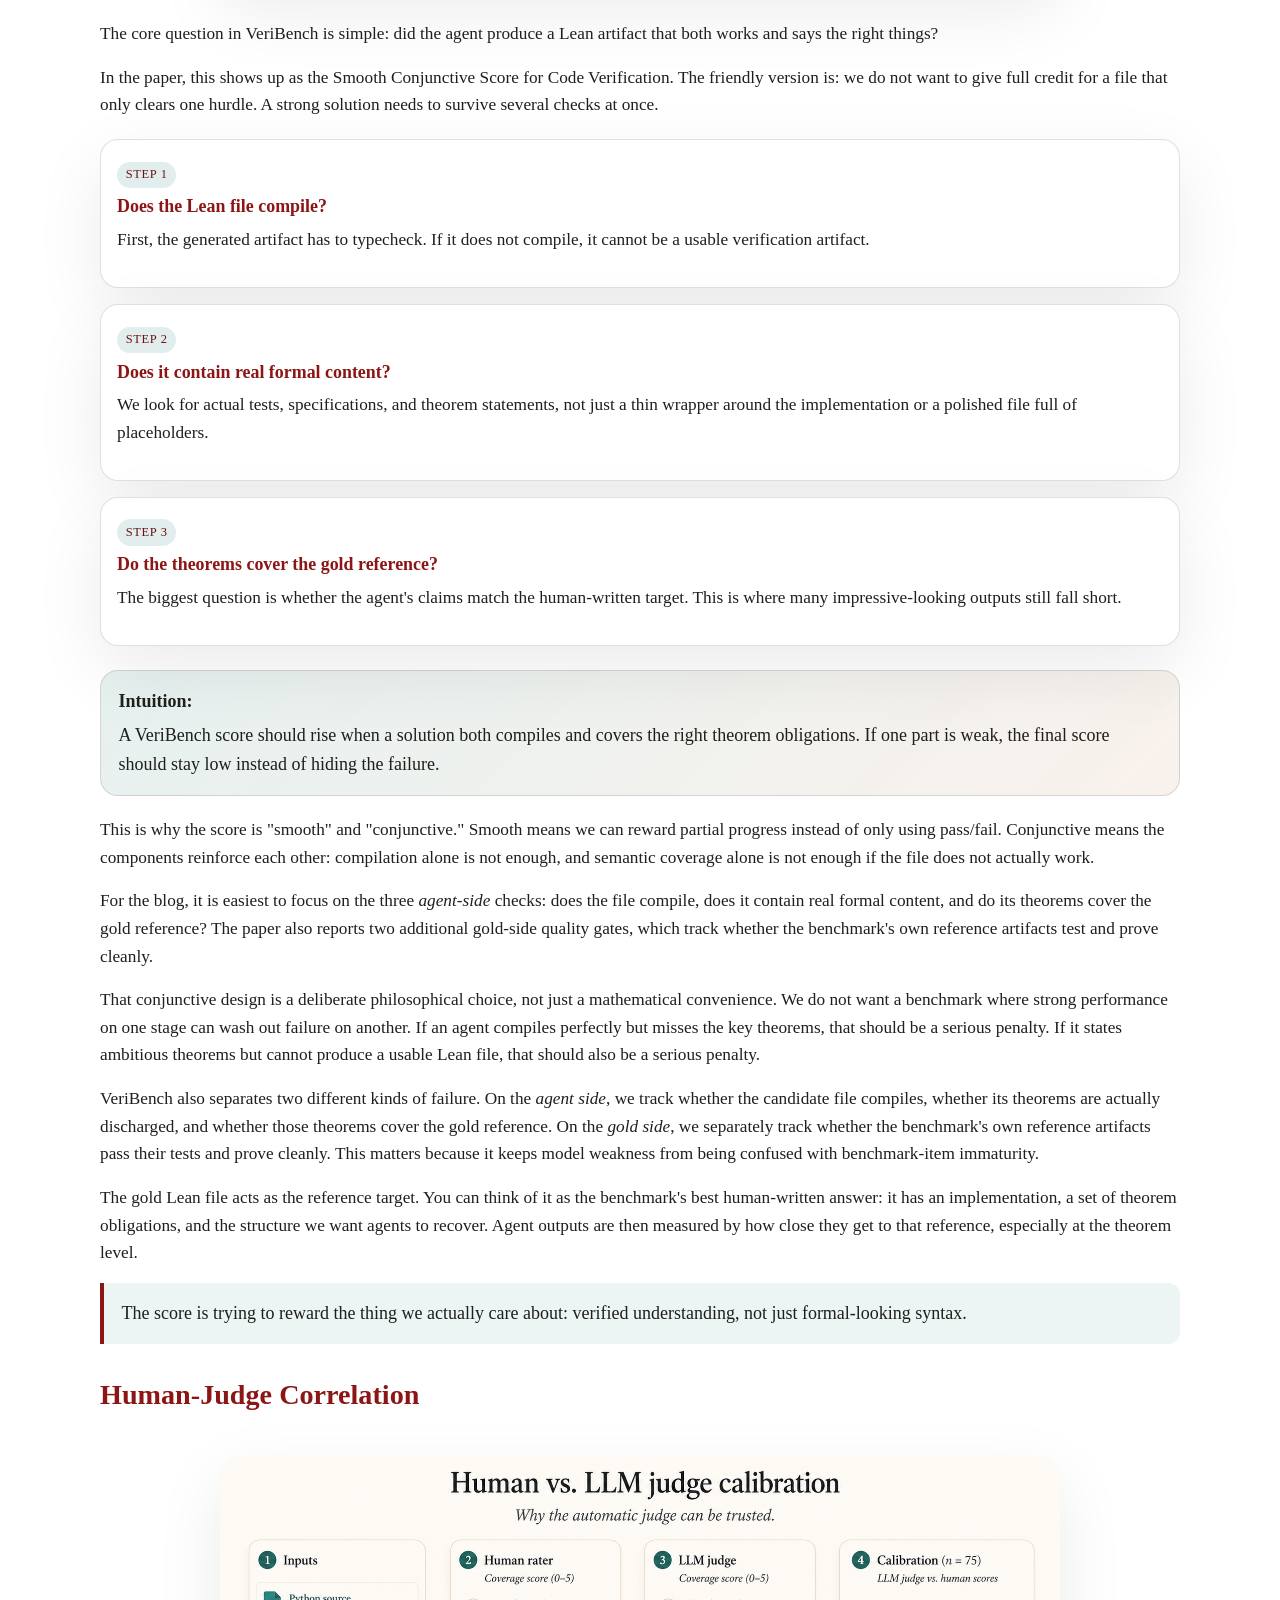
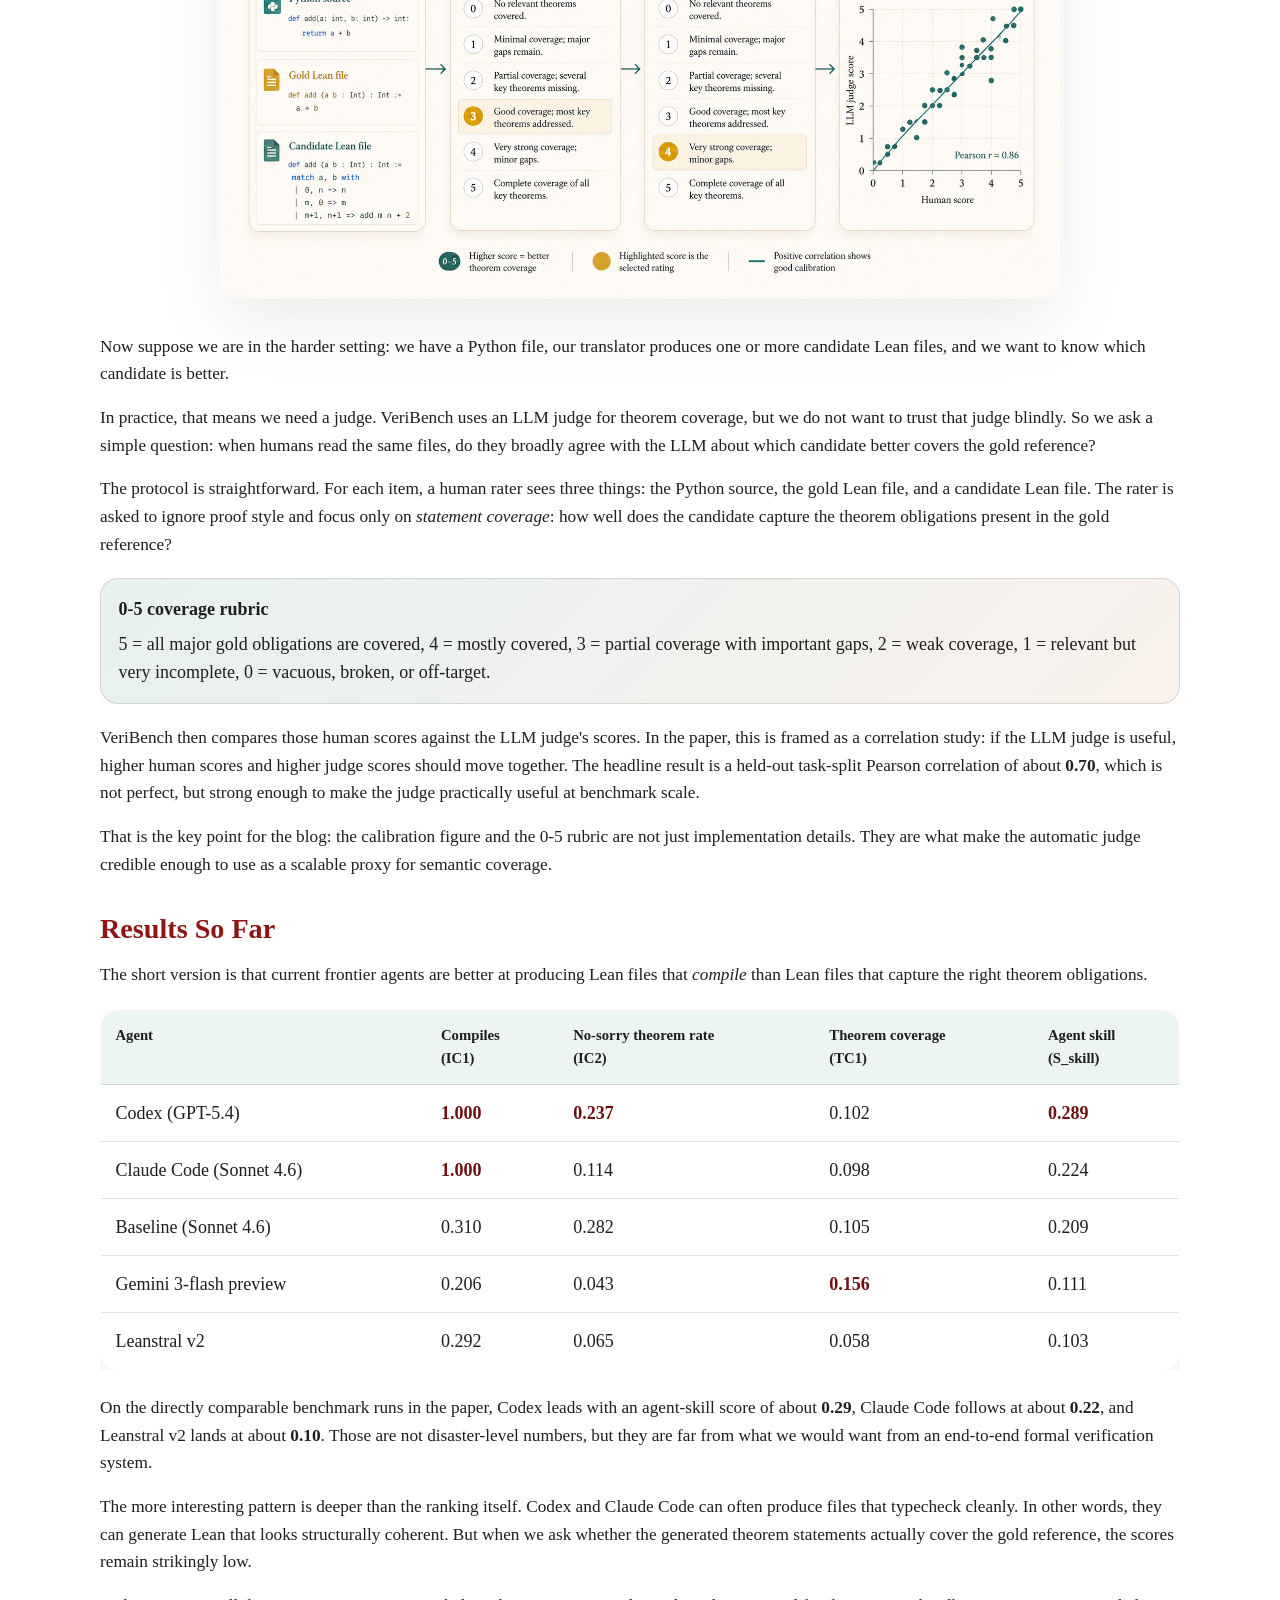
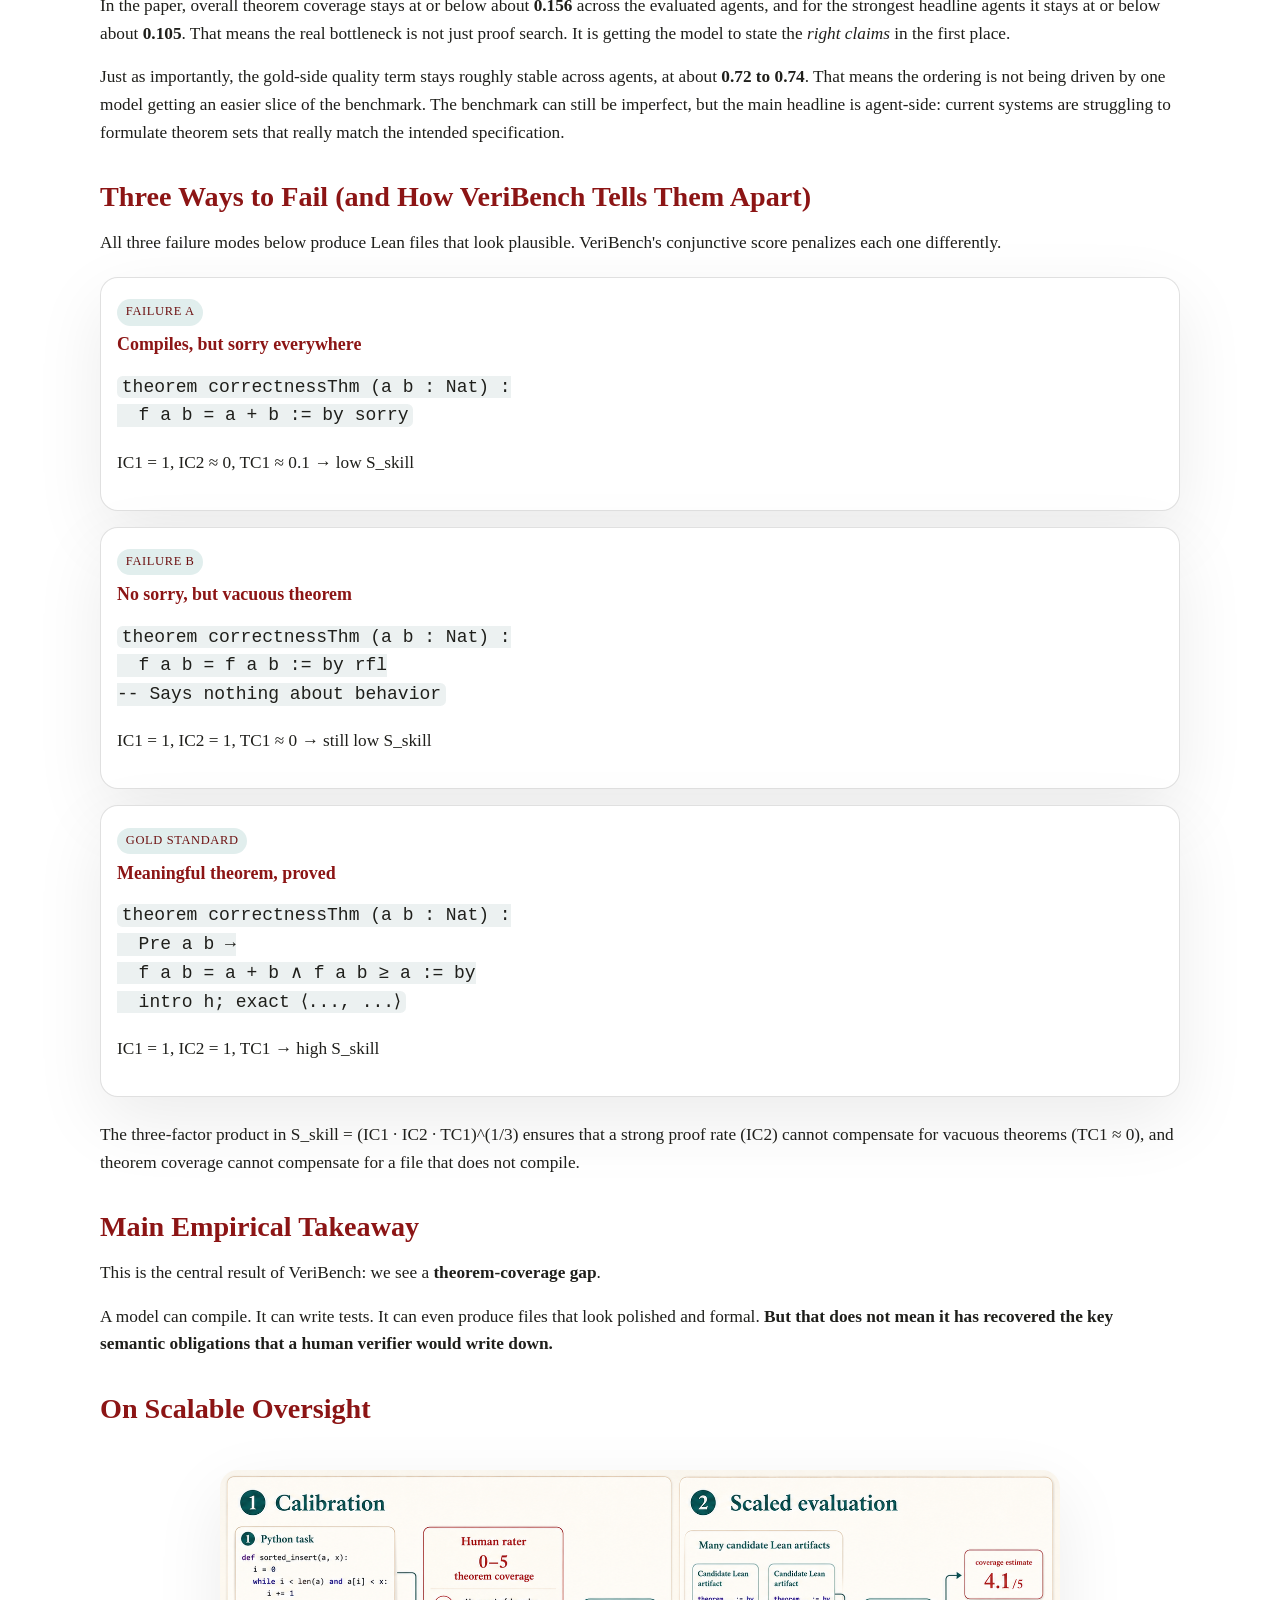
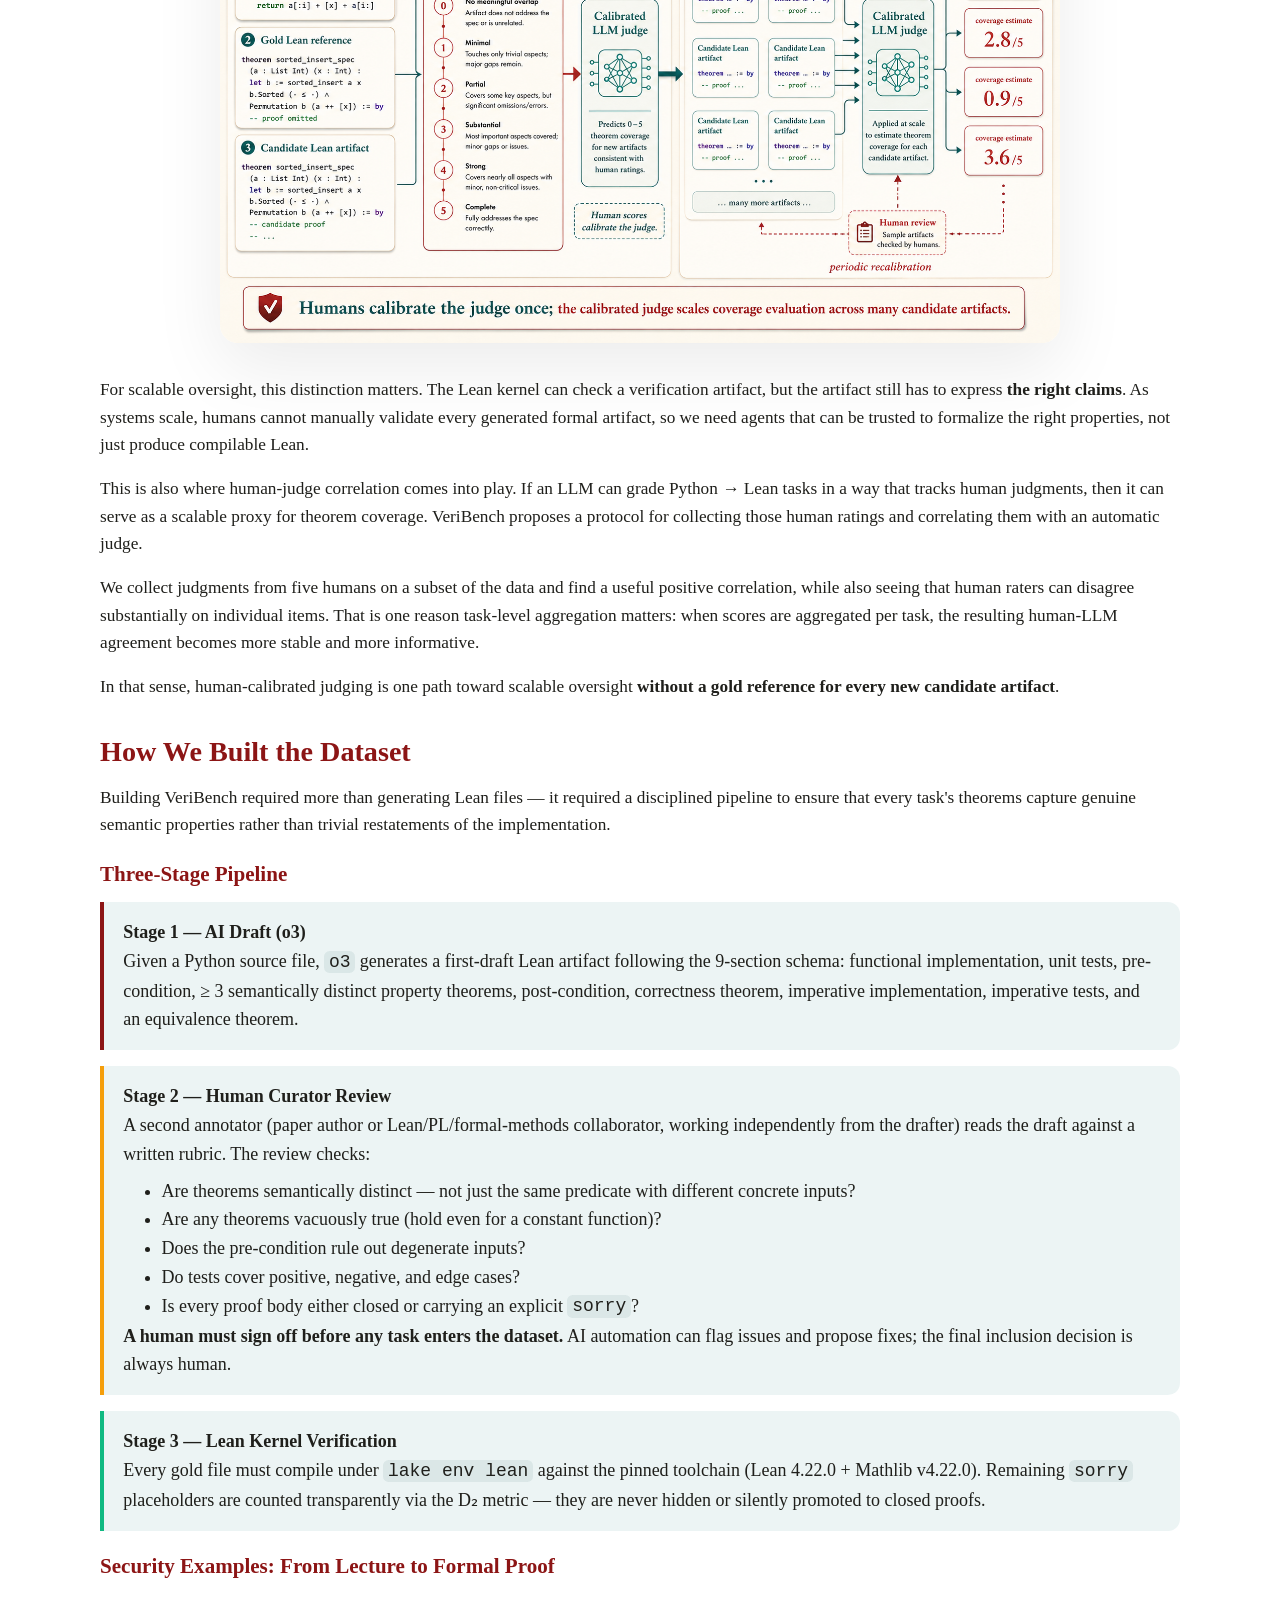
==== commit c62f3cc9: "Updated" ====
--- a/docs/index.html
+++ b/docs/index.html
@@ -48,7 +48,7 @@
           for AI Coding Agents
           </h1>
           <p class="lede">
-            VeriBench is an <em>end-to-end</em>benchmark for testing whether AI coding agents can do
+            VeriBench is an <em>end-to-end</em> benchmark for testing whether AI coding agents can do
             more than write code that looks right. The goal is to push toward
             agents that can produce code with real, checkable guarantees, and
             ultimately make code generation more <strong>trustworthy</strong>.
@@ -85,7 +85,6 @@
                   says more of the right thing.
                 </p>
               </div>
-              <div class="interactive-badge">Client-side demo</div>
             </div>
             <div class="interactive-nav">
               <div>
@@ -187,10 +186,6 @@
             </div>
           </section>
 
-          <figure class="post-header-figure intro-figure">
-            <img src="./figs/task_pipeline.png" alt="VeriBench task pipeline" />
-          </figure>
-
           <!-- <figure class="post-header-figure">
             <img src="./figs/veribench_graphic_2.png" alt="VeriBench overview graphic (2)" />
           </figure> -->
@@ -217,6 +212,9 @@
               model could pass the available tests and still be wrong in ways
               the benchmark did not observe.
             </p>
+            <figure class="post-header-figure intro-figure">
+            <img src="./figs/task_pipeline.png" alt="VeriBench task pipeline" />
+          </figure>
             <p>
               <strong>VeriBench asks a harder question: can an agent take a Python
               program, turn it into Lean 4, and state correctness claims that
@@ -329,6 +327,21 @@
             <figure class="post-header-figure">
               <img src="./figs/dataset_map_2.png" alt="Dataset Map" />
             </figure>
+            <p>
+              VeriBench is not a tiny toy set. The full release contains 884
+              tasks. A five-split canonical core spans introductory
+              programs, classical algorithms, HumanEval-style functions, Python
+              standard-library code, and a large security-focused subset.
+            </p>
+            <p>
+              In the repo, these show up as familiar splits like
+              <code>easy_set</code>, <code>cs_set</code>,
+              <code>humaneval_set</code>, <code>real_code</code>,
+              <code>security_6858</code>, and <code>security_python</code>.
+              Each Python file is paired with a matching Lean target in a
+              mirrored directory tree, so the benchmark is easy to inspect and
+              extend.
+            </p>
             <div class="dataset-hover" aria-labelledby="dataset-hover-title">
               <div class="dataset-hover-head">
                 <h3 id="dataset-hover-title">Explore The Dataset</h3>
@@ -393,21 +406,6 @@
               </div>
             </div>
             <p>
-              VeriBench is not a tiny toy set. The full release contains 884
-              tasks. A five-split canonical core spans introductory
-              programs, classical algorithms, HumanEval-style functions, Python
-              standard-library code, and a large security-focused subset.
-            </p>
-            <p>
-              In the repo, these show up as familiar splits like
-              <code>easy_set</code>, <code>cs_set</code>,
-              <code>humaneval_set</code>, <code>real_code</code>,
-              <code>security_6858</code>, and <code>security_python</code>.
-              Each Python file is paired with a matching Lean target in a
-              mirrored directory tree, so the benchmark is easy to inspect and
-              extend.
-            </p>
-            <p>
               On top of the canonical core, the release adds a 282-task
               high-assurance-inspired expansion across 14 domains, including
               cryptography, aerospace, medical devices, and compilers. The
@@ -544,7 +542,7 @@
             </div>
             <p>
               The schema separates executable behavior (the implementation and
-              tests), admissible inputs (the Pre-condition), atomic proof
+              tests), admissible inputs (the pre-condition), atomic proof
               obligations (the property theorems), and bundled correctness claims.
               This structure is what makes VeriBench's evaluation partial-credit:
               even if an agent cannot prove everything, we can measure how much
@@ -767,41 +765,7 @@
               producing Lean files that <em>compile</em> than Lean files that
               capture the right theorem obligations.
             </p>
-            <p>
-              On the directly comparable benchmark runs in the paper, Codex
-              leads with an agent-skill score of about <strong>0.29</strong>,
-              Claude Code follows at about <strong>0.22</strong>, and
-              Leanstral v2 lands at about <strong>0.10</strong>. Those are not
-              disaster-level numbers, but they are far from what we would want
-              from an end-to-end formal verification system.
-            </p>
-            <p>
-              The more interesting pattern is deeper than the ranking itself.
-              Codex and Claude Code can often produce files that typecheck
-              cleanly. In other words, they can generate Lean that looks
-              structurally coherent. But when we ask whether the generated
-              theorem statements actually cover the gold reference, the scores
-              remain strikingly low.
-            </p>
-            <p>
-              In the paper, overall theorem coverage stays at or below about
-              <strong>0.156</strong> across the evaluated agents, and for the
-              strongest headline agents it stays at or below about
-              <strong>0.105</strong>. That means the real bottleneck is not just
-              proof search. It is getting the model to state the <em>right
-              claims</em> in the first place.
-            </p>
-            <p>
-              Just as importantly, the gold-side quality term stays roughly
-              stable across agents, at about <strong>0.72 to 0.74</strong>. That
-              means the ordering is not being driven by one model getting an
-              easier slice of the benchmark. The benchmark can still be
-              imperfect, but the main headline is agent-side: current systems
-              are struggling to formulate theorem sets that really match the
-              intended specification.
-            </p>
-
-            <div class="results-table-wrap">
+             <div class="results-table-wrap">
               <table class="results-table">
                 <thead>
                   <tr>
@@ -851,6 +815,39 @@
                 </tbody>
               </table>
             </div>
+            <p>
+              On the directly comparable benchmark runs in the paper, Codex
+              leads with an agent-skill score of about <strong>0.29</strong>,
+              Claude Code follows at about <strong>0.22</strong>, and
+              Leanstral v2 lands at about <strong>0.10</strong>. Those are not
+              disaster-level numbers, but they are far from what we would want
+              from an end-to-end formal verification system.
+            </p>
+            <p>
+              The more interesting pattern is deeper than the ranking itself.
+              Codex and Claude Code can often produce files that typecheck
+              cleanly. In other words, they can generate Lean that looks
+              structurally coherent. But when we ask whether the generated
+              theorem statements actually cover the gold reference, the scores
+              remain strikingly low.
+            </p>
+            <p>
+              In the paper, overall theorem coverage stays at or below about
+              <strong>0.156</strong> across the evaluated agents, and for the
+              strongest headline agents it stays at or below about
+              <strong>0.105</strong>. That means the real bottleneck is not just
+              proof search. It is getting the model to state the <em>right
+              claims</em> in the first place.
+            </p>
+            <p>
+              Just as importantly, the gold-side quality term stays roughly
+              stable across agents, at about <strong>0.72 to 0.74</strong>. That
+              means the ordering is not being driven by one model getting an
+              easier slice of the benchmark. The benchmark can still be
+              imperfect, but the main headline is agent-side: current systems
+              are struggling to formulate theorem sets that really match the
+              intended specification.
+            </p>
 <!-- 
             <p class="figure-note">
               Blog version of the headline results table, adapted from
--- a/docs/assets/site.css
+++ b/docs/assets/site.css
@@ -52,17 +52,13 @@
   font-size: 18px;
   color: var(--text);
   background:
-    radial-gradient(
-      circle at top left,
-      var(--bg-radial-1),
-      transparent 26%
-    ),
-    radial-gradient(
-      circle at top right,
-      var(--bg-radial-2),
-      transparent 24%
-    ),
-    linear-gradient(180deg, var(--bg-gradient-start) 0%, var(--bg-gradient-end) 100%);
+    radial-gradient(circle at top left, var(--bg-radial-1), transparent 26%),
+    radial-gradient(circle at top right, var(--bg-radial-2), transparent 24%),
+    linear-gradient(
+      180deg,
+      var(--bg-gradient-start) 0%,
+      var(--bg-gradient-end) 100%
+    );
   line-height: 1.6;
 }
 
@@ -140,10 +136,18 @@
   opacity: 0.9;
 }
 
-.topbar-logos img.block-s { height: 48px; }
-.topbar-logos img.susig   { height: 28px; }
-.topbar-logos img.stair   { height: 64px; }
-.topbar-logos img.sail    { height: 40px; }
+.topbar-logos img.block-s {
+  height: 48px;
+}
+.topbar-logos img.susig {
+  height: 28px;
+}
+.topbar-logos img.stair {
+  height: 64px;
+}
+.topbar-logos img.sail {
+  height: 40px;
+}
 
 .nav {
   display: flex;
@@ -415,6 +419,11 @@
   gap: 1rem;
   align-items: end;
   margin-bottom: 1rem;
+}
+
+.interactive-demo-header > div:first-child {
+  flex: 0 1 44rem;
+  max-width: 44rem;
 }
 
 .interactive-demo-header h2,
@@ -916,11 +925,22 @@
   border: 1px solid rgba(95, 211, 186, 0.16);
 }
 
-html[data-theme="dark"] .code-block .comment { color: #7fbd98; }
-html[data-theme="dark"] .code-block .keyword { color: #8ad4ff; }
-html[data-theme="dark"] .code-block .type    { color: #ffd580; }
-html[data-theme="dark"] .code-block .string  { color: #ffb86c; }
-html[data-theme="dark"] .code-block .warning { color: #ff8e8e; font-weight: 700; }
+html[data-theme="dark"] .code-block .comment {
+  color: #7fbd98;
+}
+html[data-theme="dark"] .code-block .keyword {
+  color: #8ad4ff;
+}
+html[data-theme="dark"] .code-block .type {
+  color: #ffd580;
+}
+html[data-theme="dark"] .code-block .string {
+  color: #ffb86c;
+}
+html[data-theme="dark"] .code-block .warning {
+  color: #ff8e8e;
+  font-weight: 700;
+}
 
 .callout {
   padding: 1rem 1.1rem;
@@ -931,7 +951,7 @@
 
 .metric-flow {
   display: grid;
-  grid-template-columns: repeat(3, minmax(0, 1fr));
+  grid-template-columns: 1fr;
   gap: 1rem;
   margin: 1.25rem 0 1.5rem;
 }
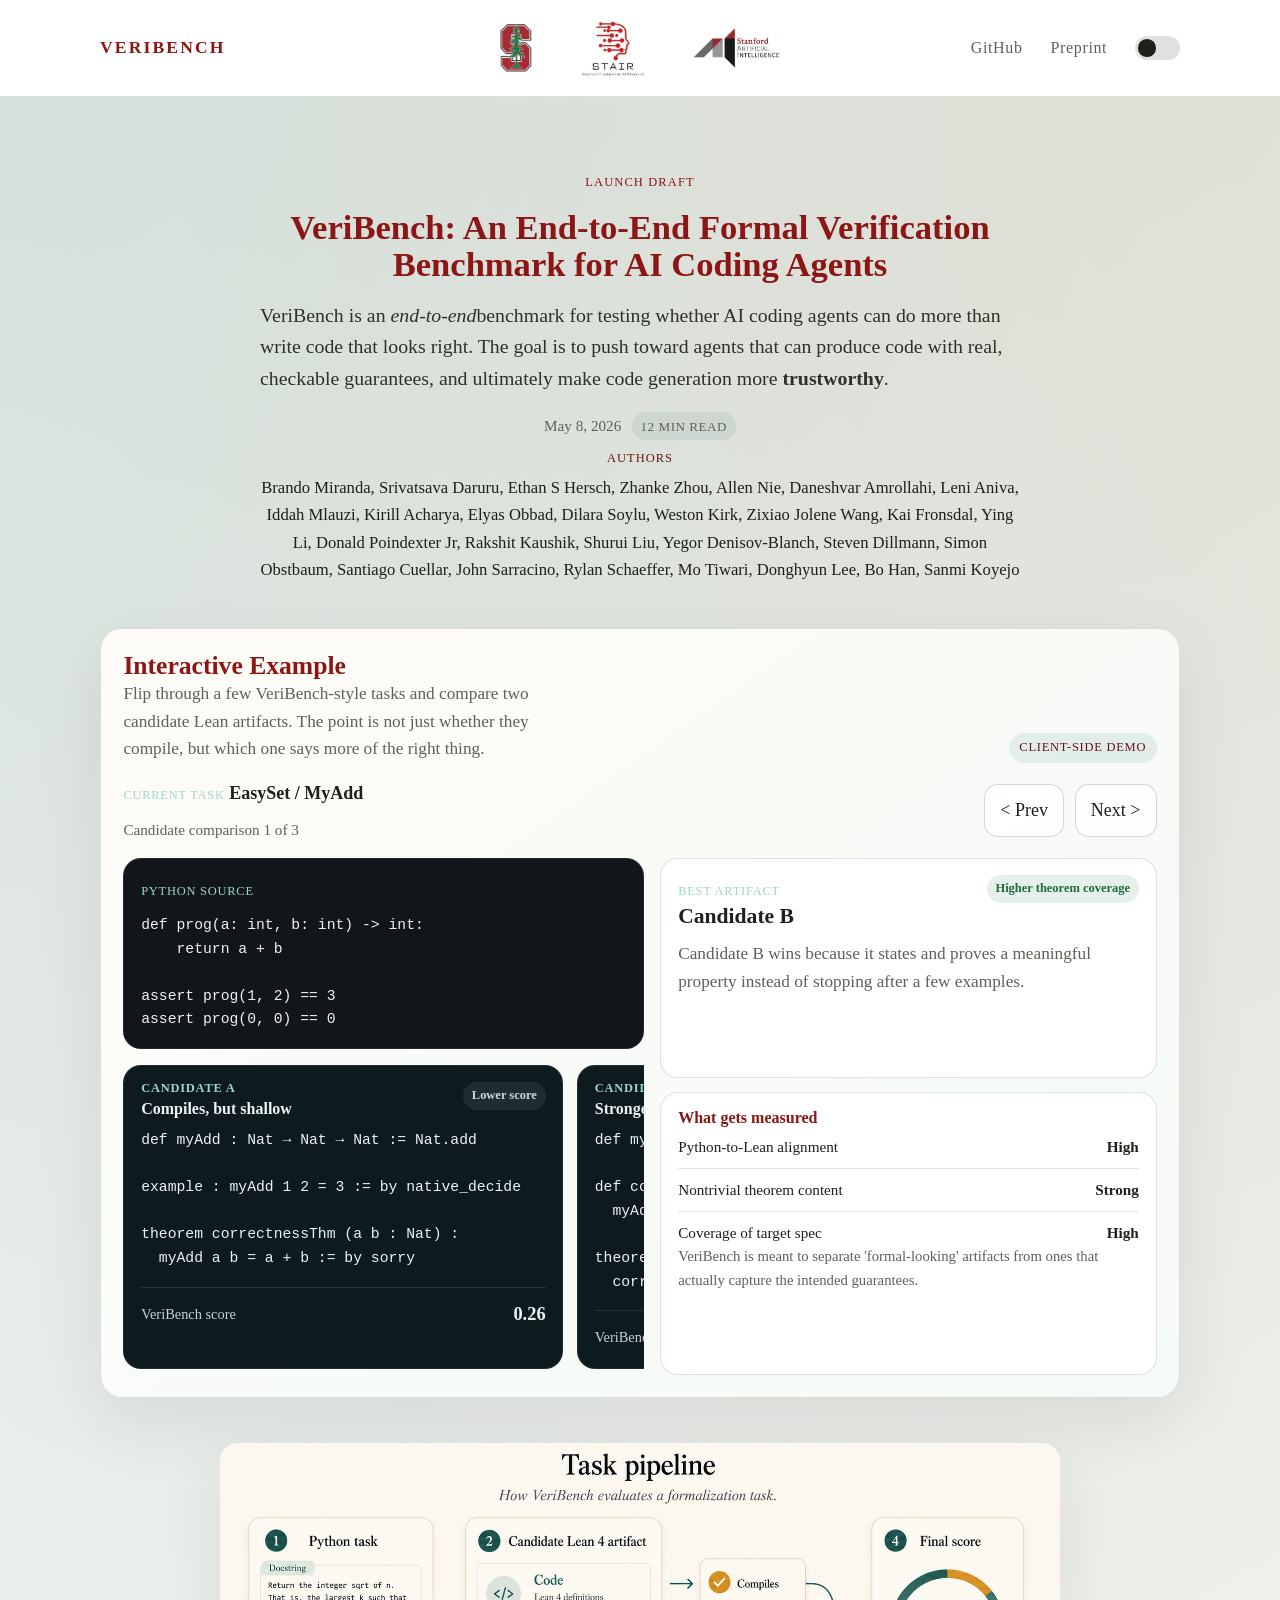
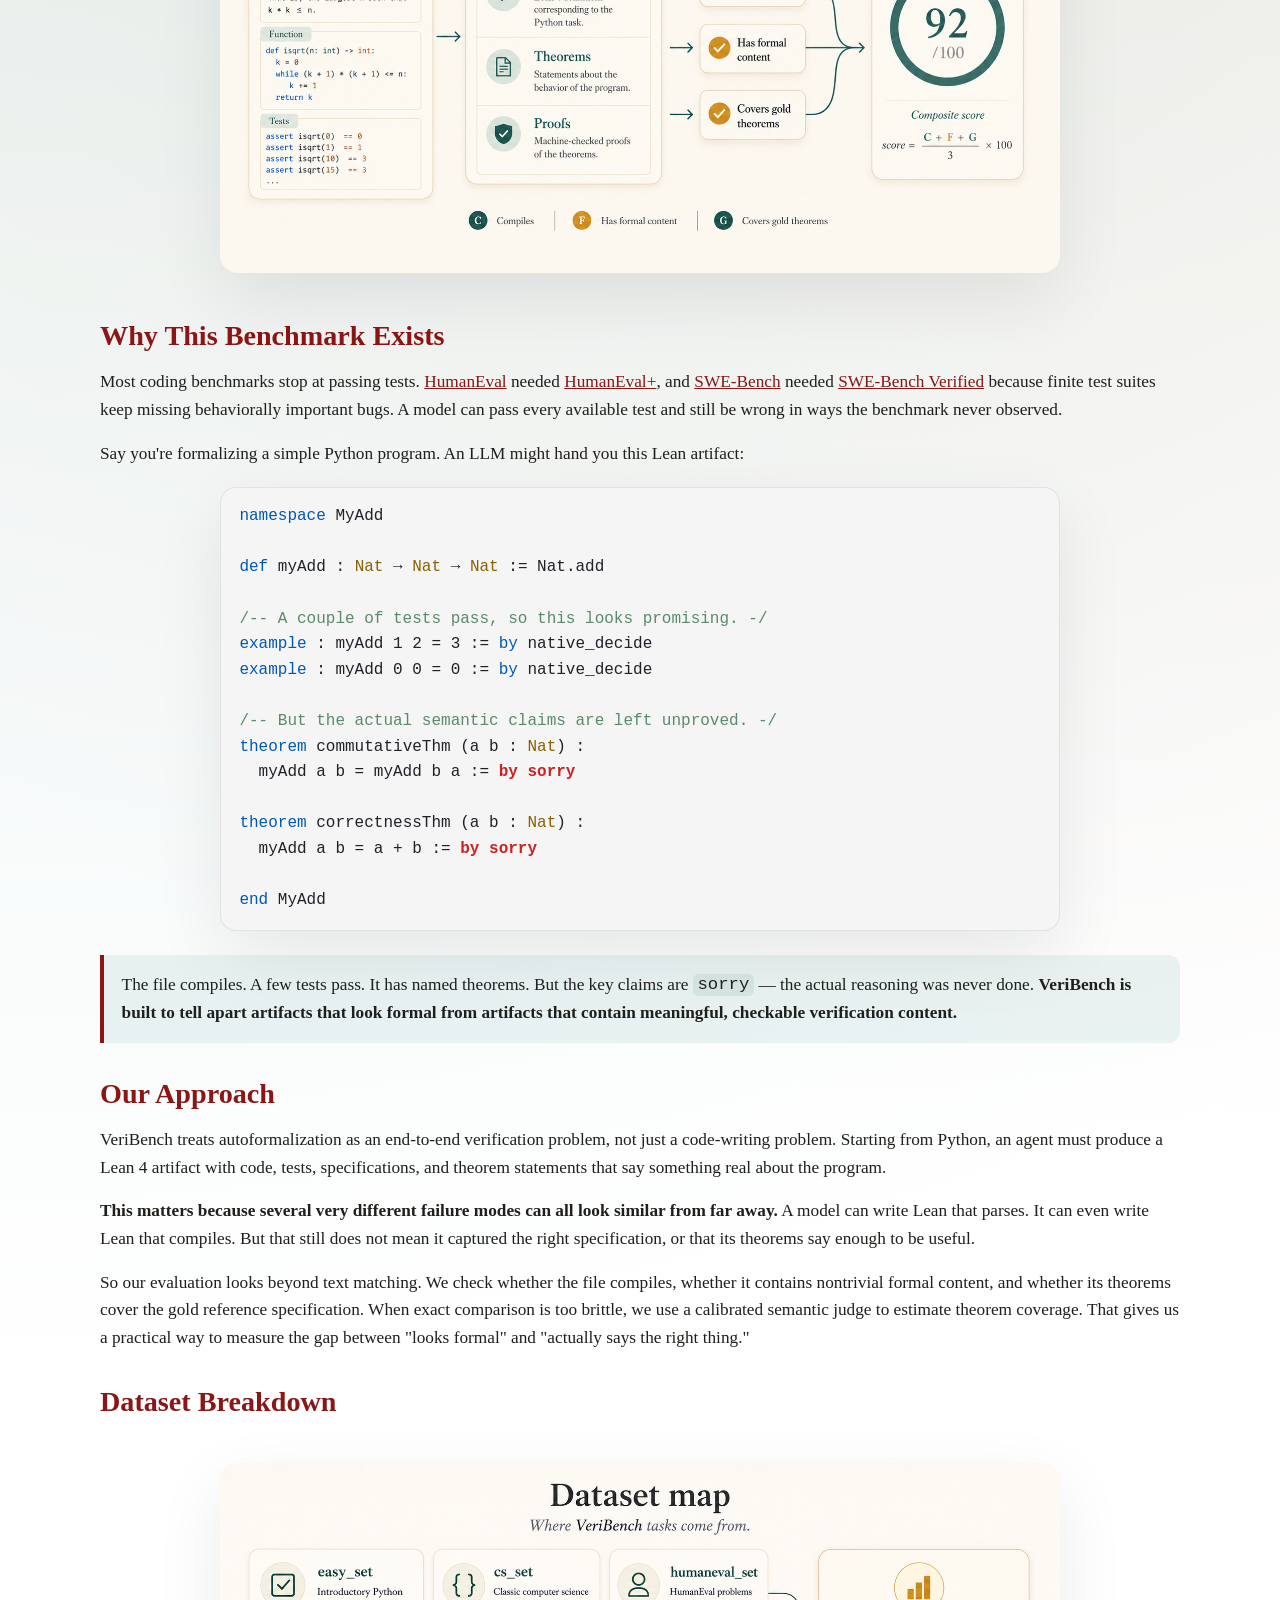
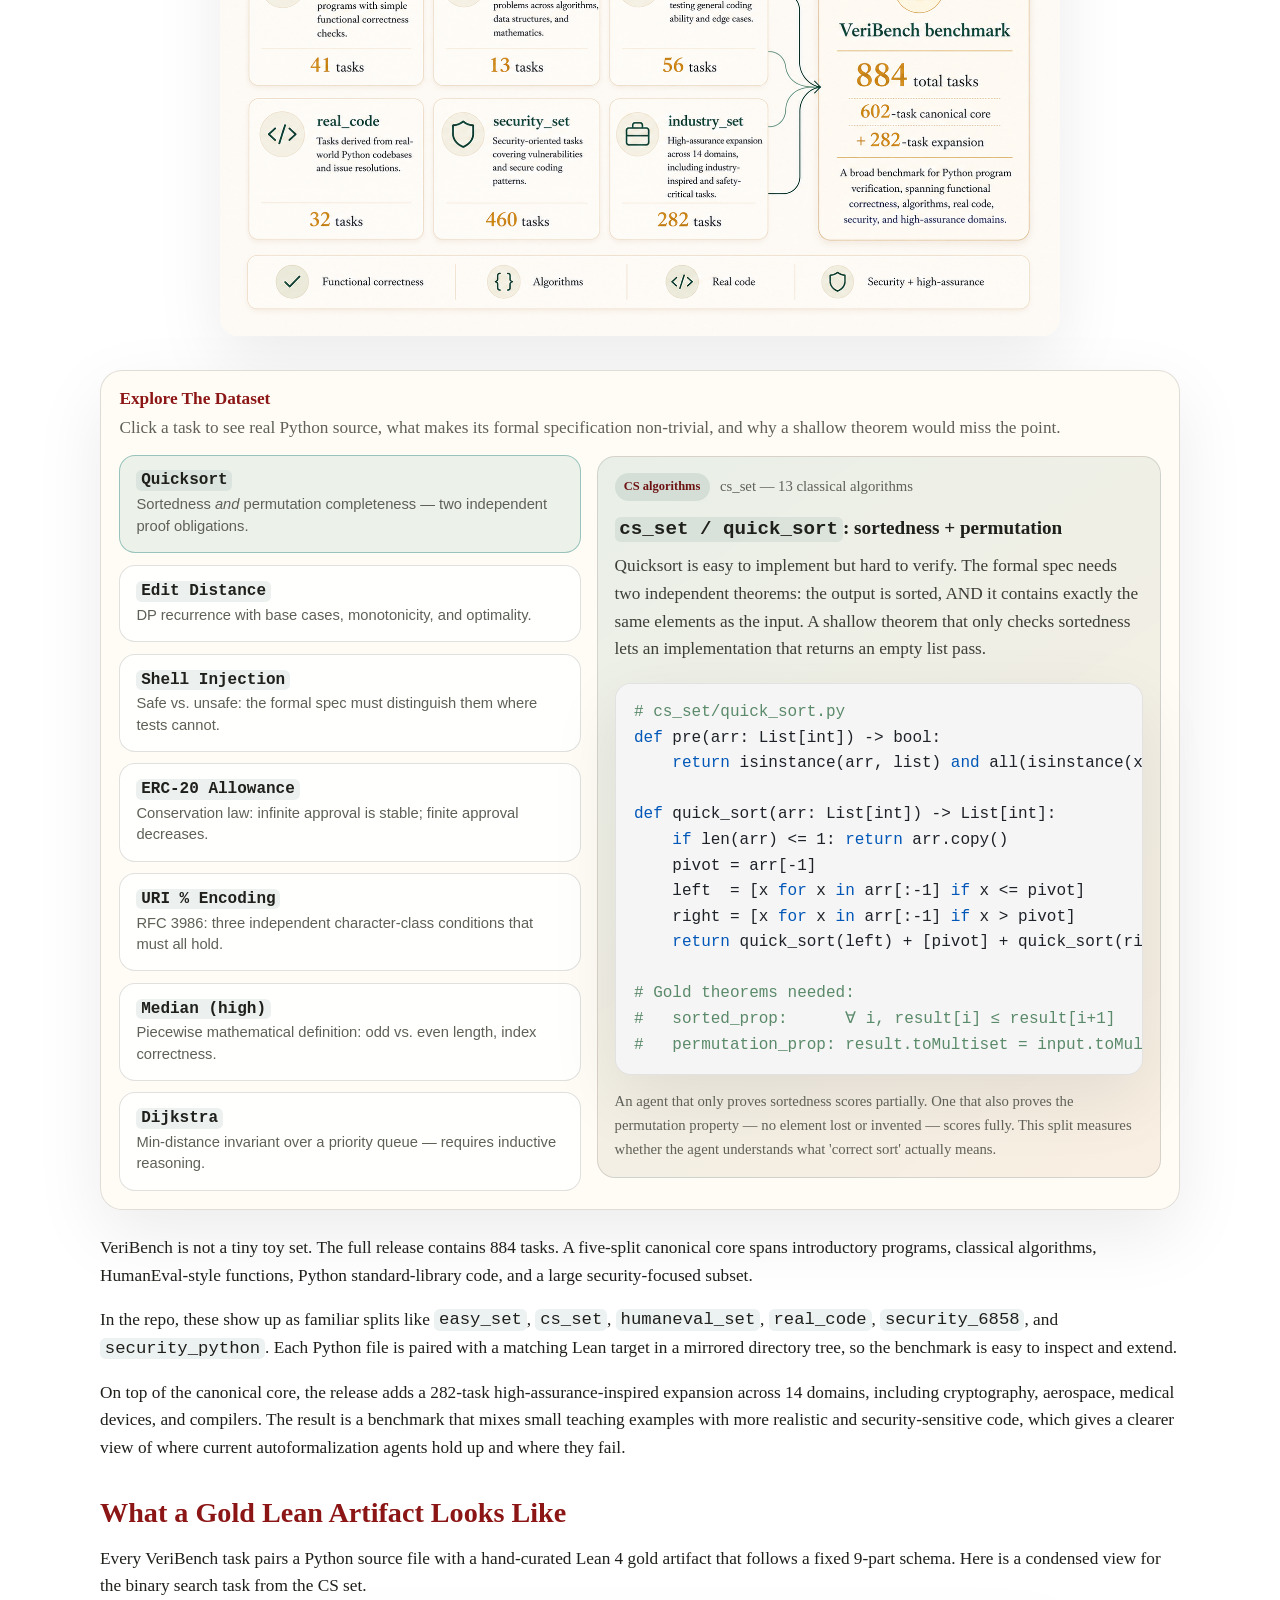
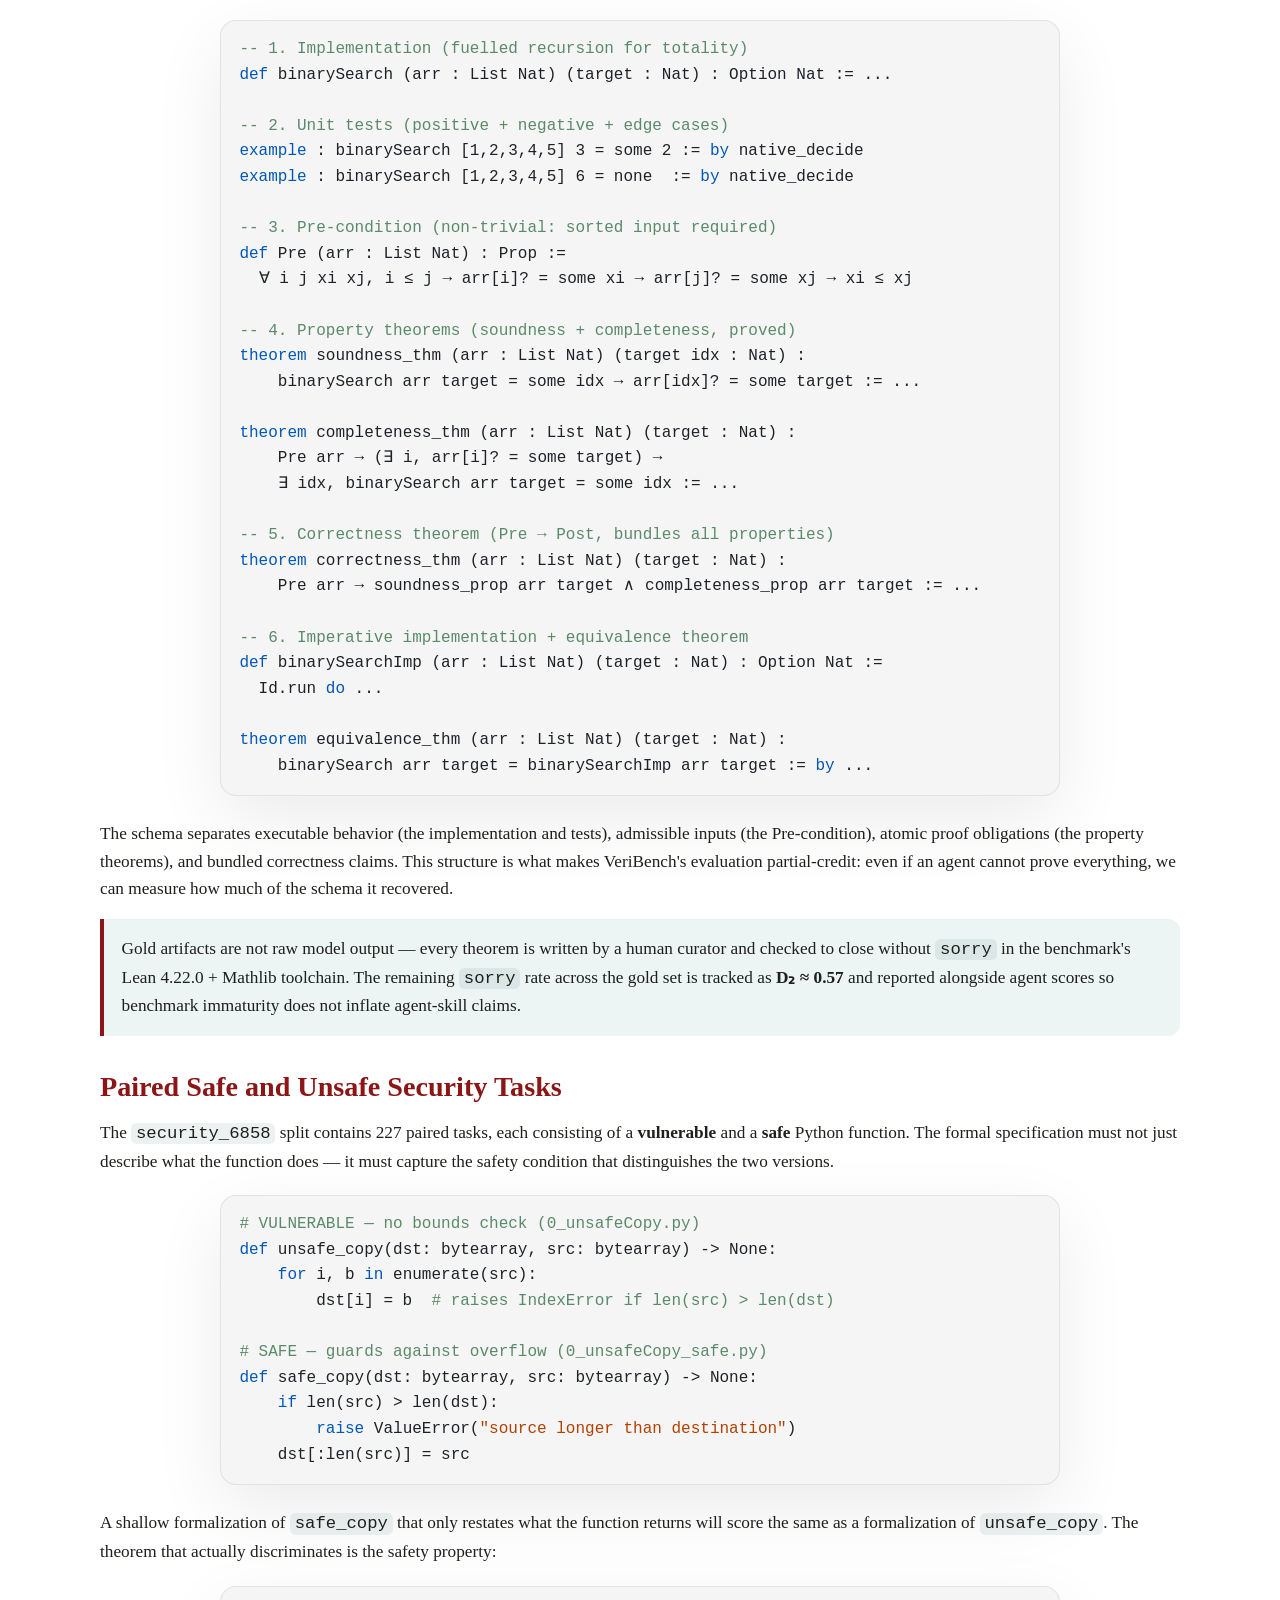
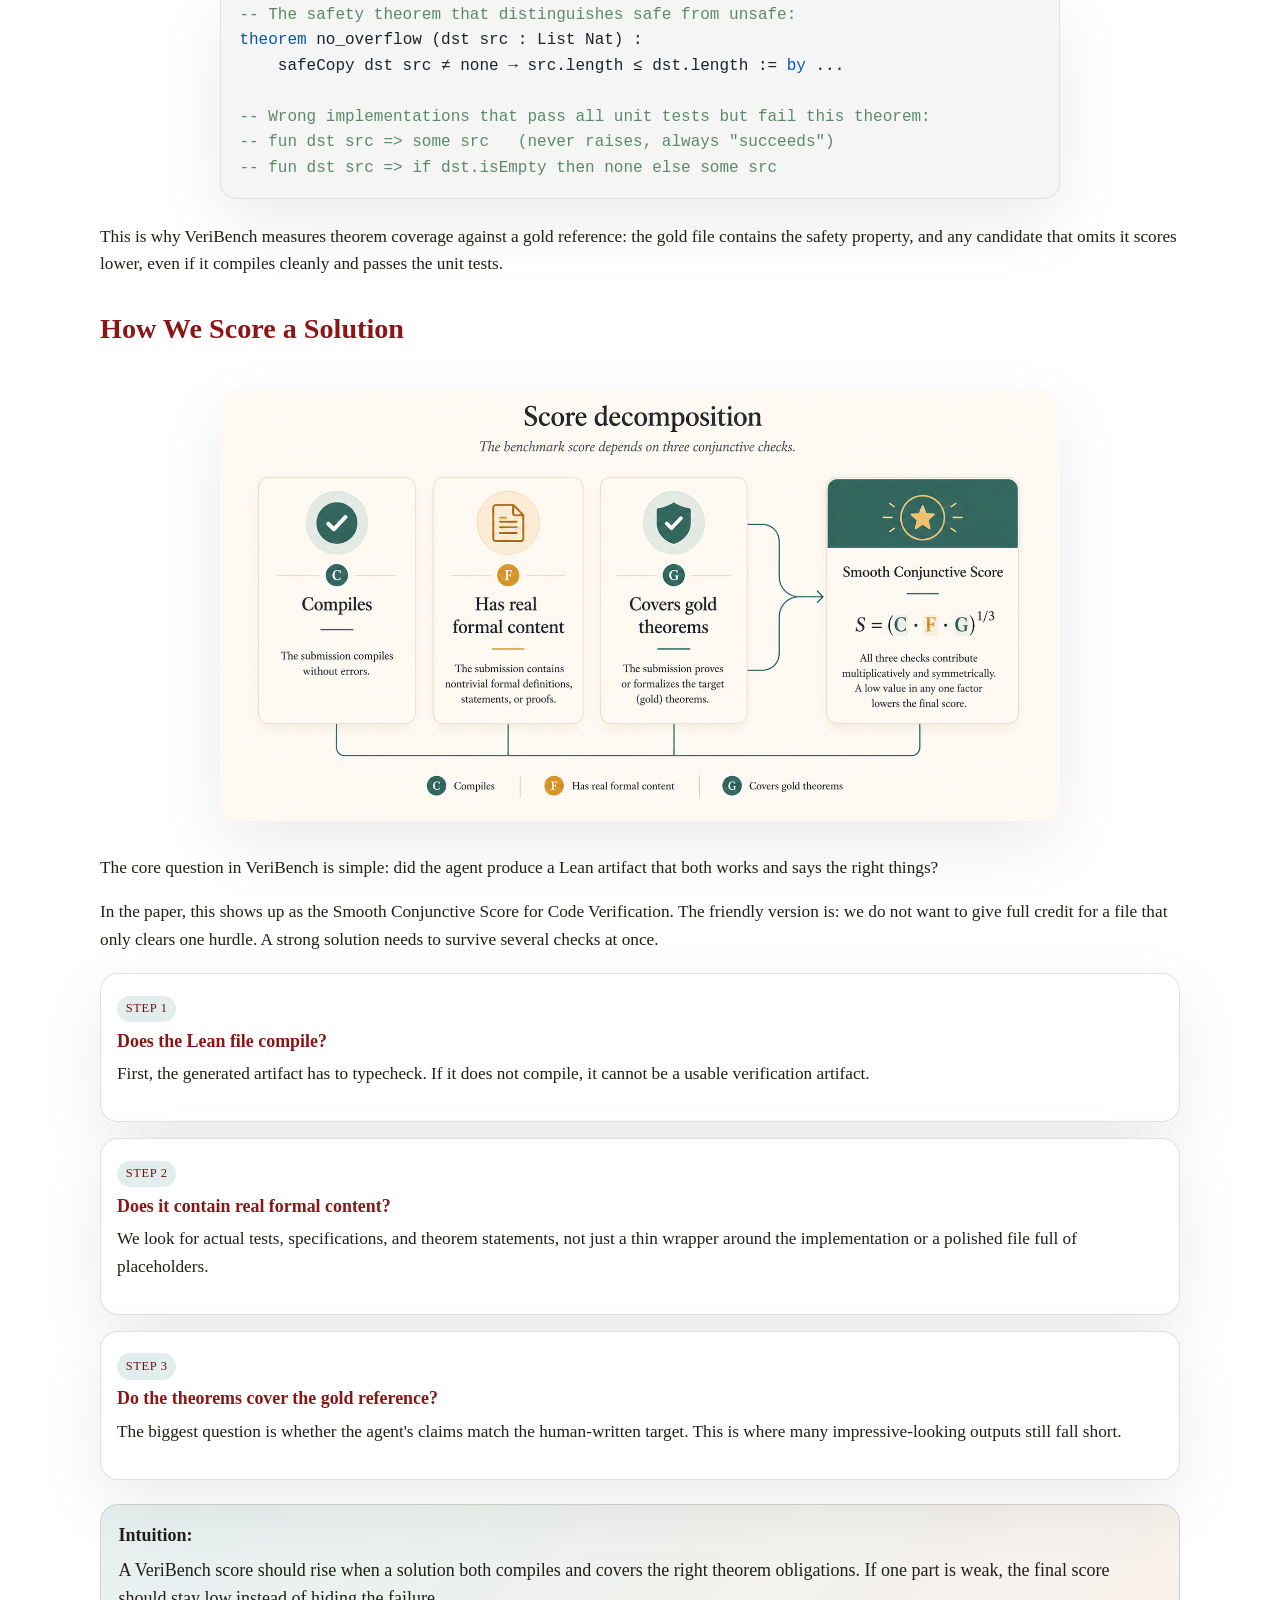
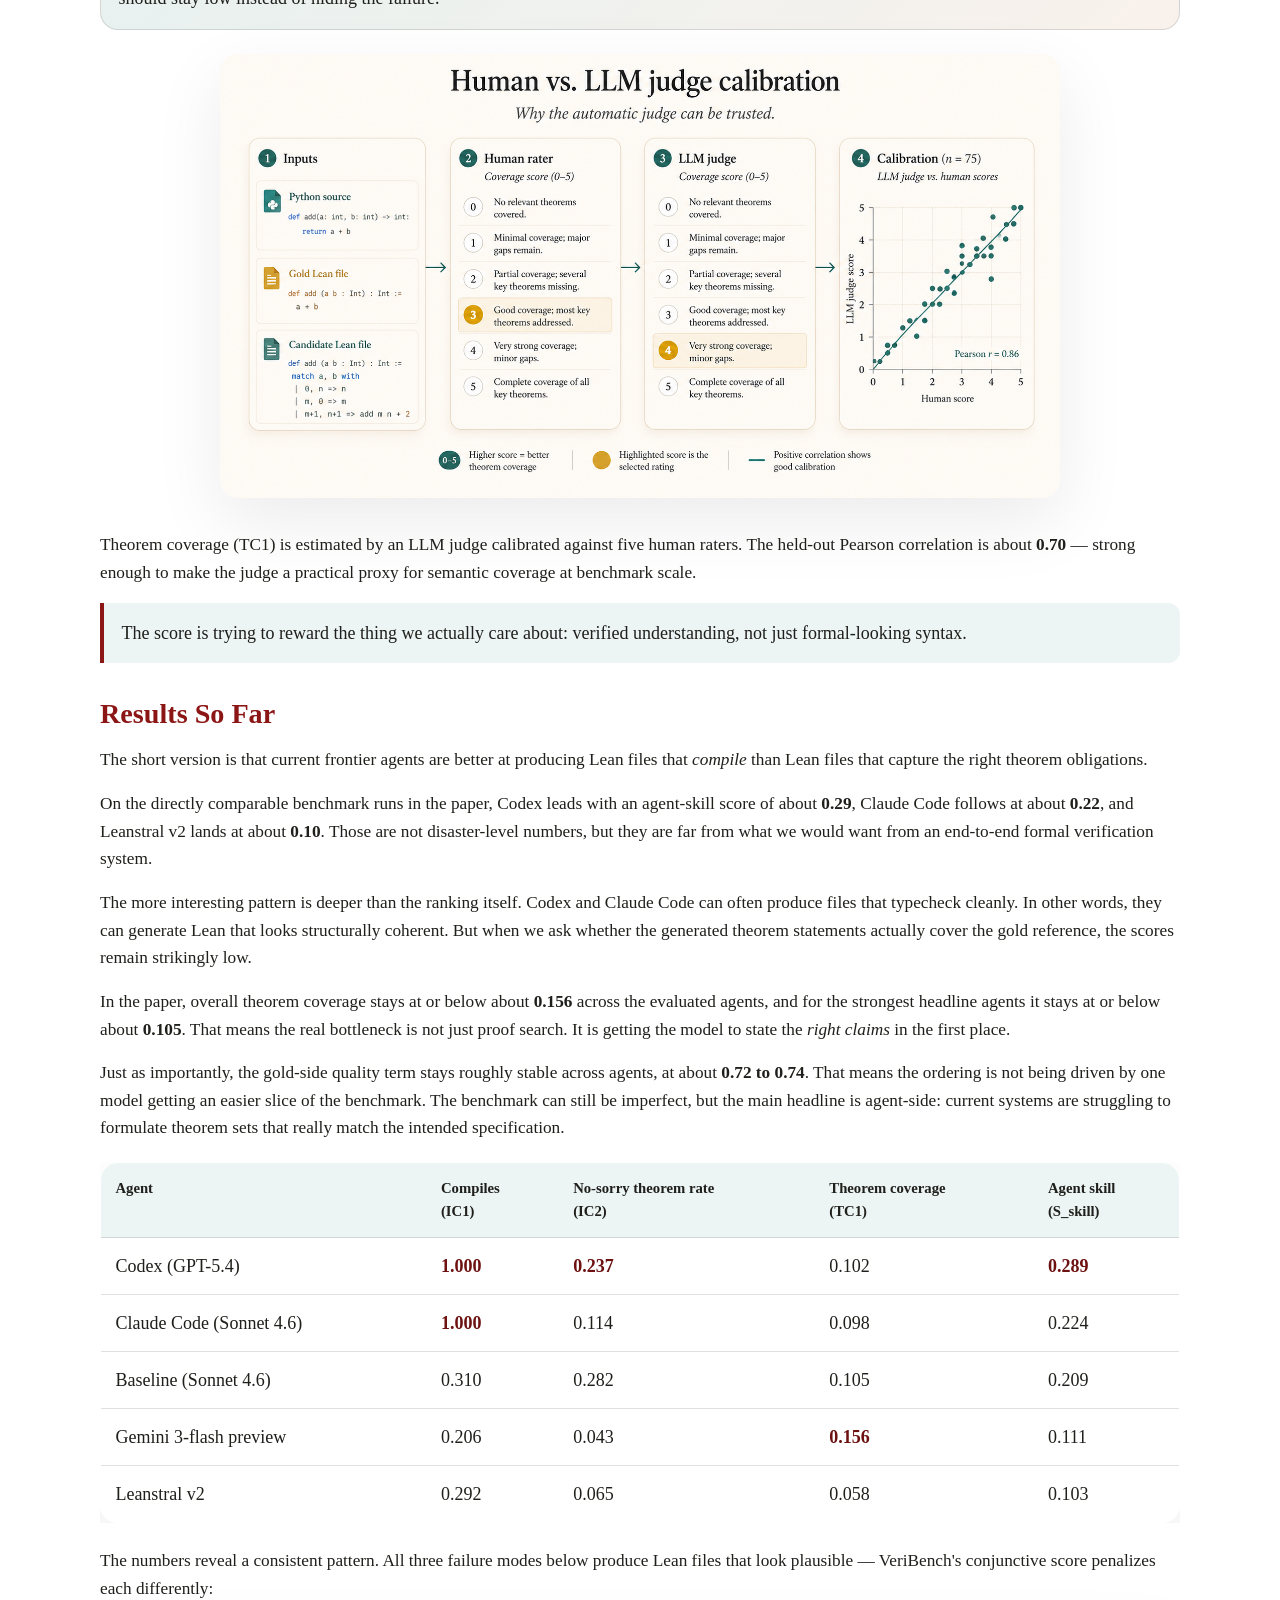
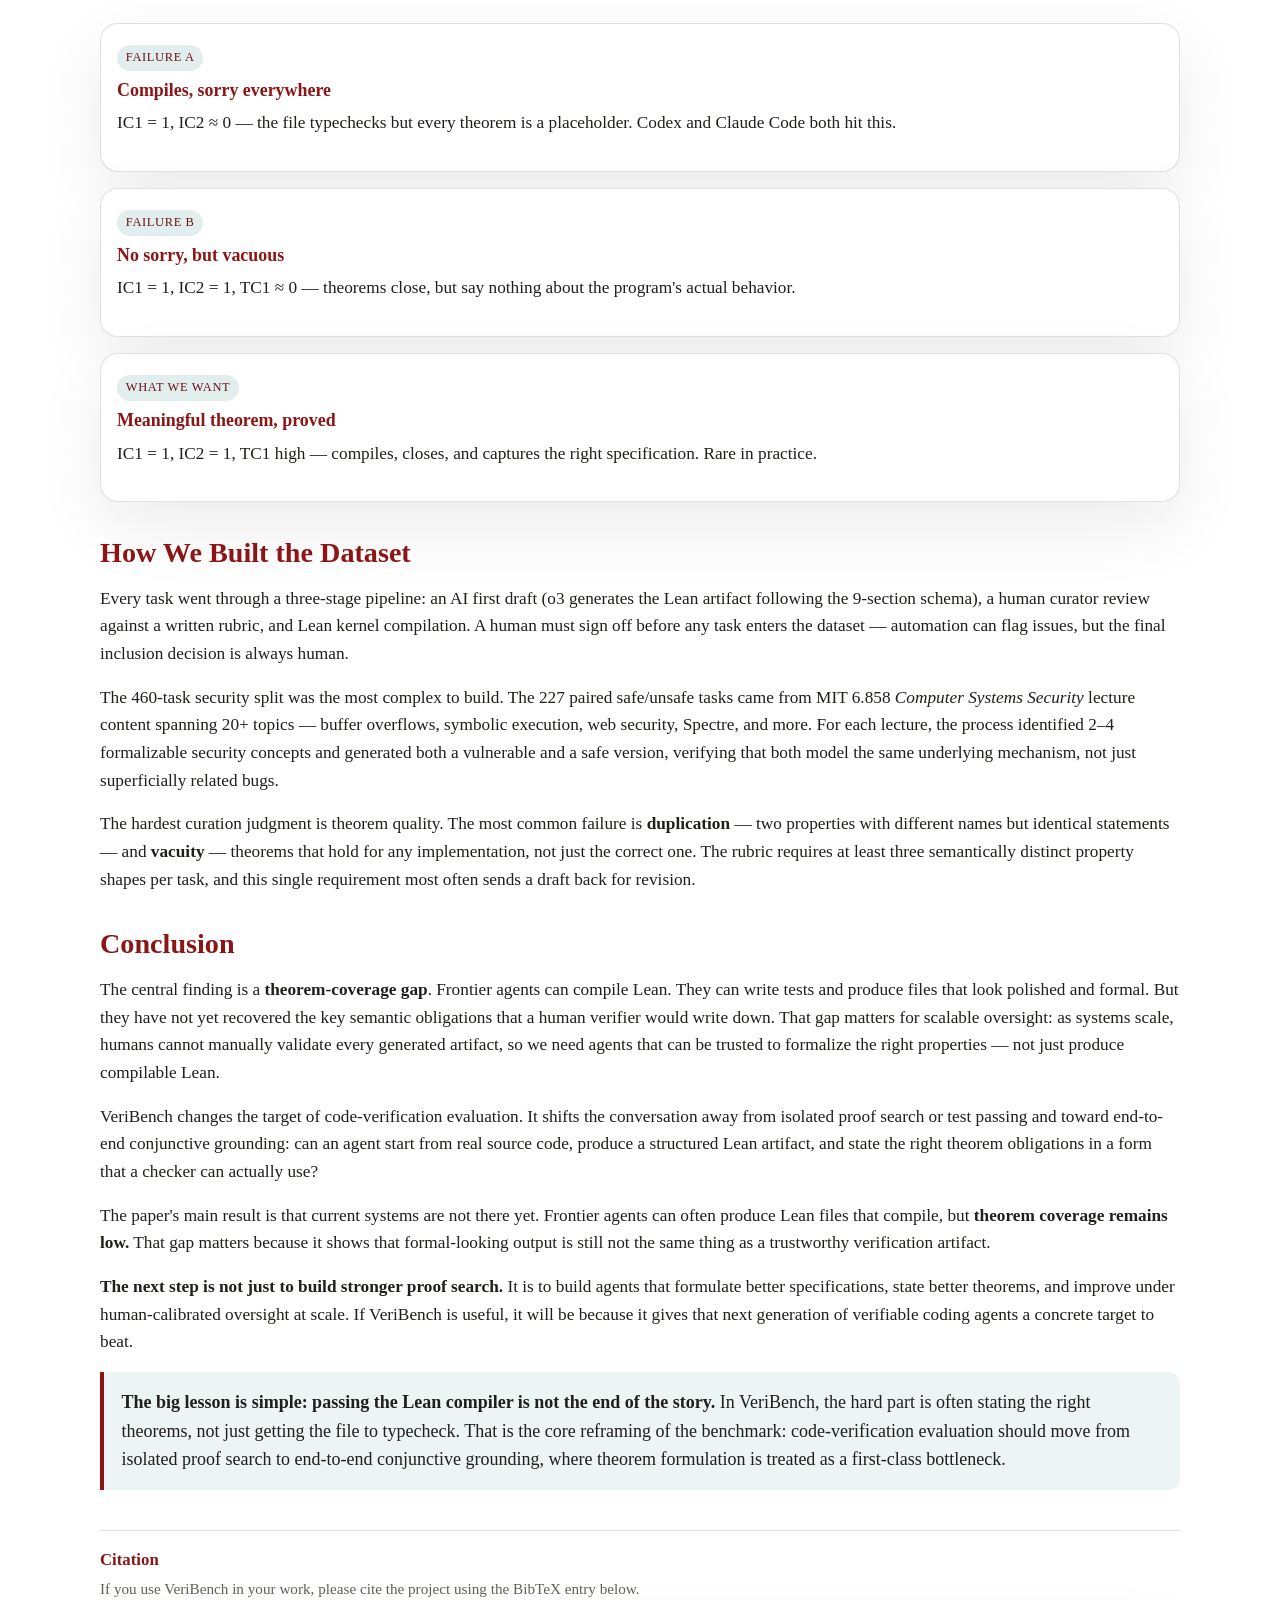
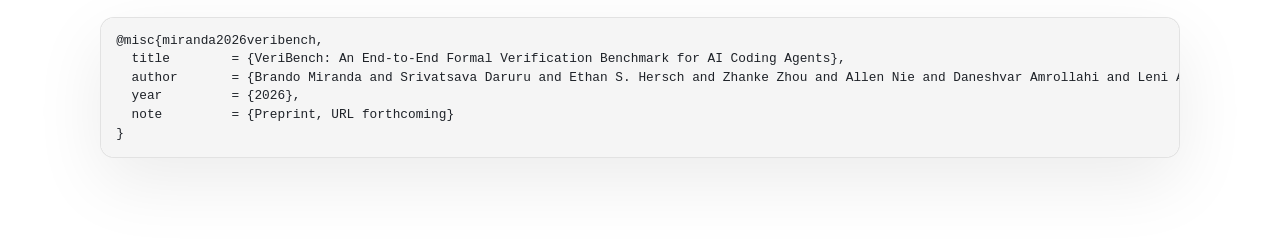
==== commit 6687b9e3: "blog: restructure for clarity — fewer sections, leaner prose - Merge 'Why this benchmark exists' + '" ====
--- a/docs/index.html
+++ b/docs/index.html
@@ -48,7 +48,7 @@
           for AI Coding Agents
           </h1>
           <p class="lede">
-            VeriBench is an <em>end-to-end</em> benchmark for testing whether AI coding agents can do
+            VeriBench is an <em>end-to-end</em>benchmark for testing whether AI coding agents can do
             more than write code that looks right. The goal is to push toward
             agents that can produce code with real, checkable guarantees, and
             ultimately make code generation more <strong>trustworthy</strong>.
@@ -85,6 +85,7 @@
                   says more of the right thing.
                 </p>
               </div>
+              <div class="interactive-badge">Client-side demo</div>
             </div>
             <div class="interactive-nav">
               <div>
@@ -186,6 +187,10 @@
             </div>
           </section>
 
+          <figure class="post-header-figure intro-figure">
+            <img src="./figs/task_pipeline.png" alt="VeriBench task pipeline" />
+          </figure>
+
           <!-- <figure class="post-header-figure">
             <img src="./figs/veribench_graphic_2.png" alt="VeriBench overview graphic (2)" />
           </figure> -->
@@ -193,60 +198,18 @@
 
         <div class="post-body">
           <section>
-            <h2>Why this benchmark exists</h2>
-
-            <p>
-              Most coding benchmarks stop at passing tests or matching reference
-              output. That is useful, but it does not tell us whether a model
-              really understands what a program is supposed to do.
-            </p>
-            <p>
-              We have already seen this pattern in mainstream coding benchmarks.
+            <h2>Why This Benchmark Exists</h2>
+            <p>
+              Most coding benchmarks stop at passing tests.
               <a href="https://huggingface.co/papers/2107.03374">HumanEval</a>
               needed <a href="https://github.com/evalplus/evalplus">HumanEval+</a>,
               and <a href="https://www.swebench.com/SWE-bench/">SWE-Bench</a>
-              needed stronger follow-on variants like
-              <a href="https://www.swebench.com/verified.html">SWE-Bench Verified</a>
-              and SWE-Bench+, because
-              finite test suites kept missing behaviorally important bugs. A
-              model could pass the available tests and still be wrong in ways
-              the benchmark did not observe.
-            </p>
-            <figure class="post-header-figure intro-figure">
-            <img src="./figs/task_pipeline.png" alt="VeriBench task pipeline" />
-          </figure>
-            <p>
-              <strong>VeriBench asks a harder question: can an agent take a Python
-              program, turn it into Lean 4, and state correctness claims that
-              are actually meaningful?</strong> In other words, can it produce something
-              that is <strong>not just executable, but formally informative</strong>?
-            </p>
-            <p>
-              Checking whether a Lean file compiles is relatively easy. Checking
-              whether it is the <em>right</em> Lean formalization is much
-              harder. <strong>That is the gap VeriBench is built to expose</strong>, and it is
-              exactly why an end-to-end formal benchmark matters.
-            </p>
-          </section>
-
-          <section>
-            <h2>Motivation</h2>
-            <p>
-              Say you're formalizing a simple Python program:
-            </p>
-
-            <div class="code-block python">
-              <pre><code><span class="comment"># my_add.py</span>
-<span class="keyword">def</span> my_add(a: int, b: int) -&gt; int:
-    <span class="keyword">return</span> a + b
-
-<span class="keyword">assert</span> my_add(1, 2) == 3
-<span class="keyword">assert</span> my_add(0, 0) == 0
-<span class="keyword">assert</span> my_add(7, 0) == 7</code></pre>
-            </div>
-
-            <p>
-              Now imagine an LLM gives you this Lean formalization:
+              needed <a href="https://www.swebench.com/verified.html">SWE-Bench Verified</a>
+              because finite test suites keep missing behaviorally important bugs.
+              A model can pass every available test and still be wrong in ways the benchmark never observed.
+            </p>
+            <p>
+              Say you're formalizing a simple Python program. An LLM might hand you this Lean artifact:
             </p>
 
             <div class="code-block lean">
@@ -259,40 +222,21 @@
 <span class="keyword">example</span> : myAdd 0 0 = 0 := <span class="keyword">by</span> native_decide
 
 <span class="comment">/-- But the actual semantic claims are left unproved. -/</span>
-<span class="keyword">def</span> Pre (a b : <span class="type">Nat</span>) : <span class="type">Prop</span> := True
-<span class="keyword">def</span> commutativeProp (a b : <span class="type">Nat</span>) : <span class="type">Prop</span> := myAdd a b = myAdd b a
-<span class="keyword">def</span> correctSpec (a b : <span class="type">Nat</span>) : <span class="type">Prop</span> :=
-  myAdd a b = a + b ∧ commutativeProp a b
-
 <span class="keyword">theorem</span> commutativeThm (a b : <span class="type">Nat</span>) :
-  commutativeProp a b := <span class="warning">by sorry</span>
+  myAdd a b = myAdd b a := <span class="warning">by sorry</span>
 
 <span class="keyword">theorem</span> correctnessThm (a b : <span class="type">Nat</span>) :
-  Pre a b → correctSpec a b := <span class="warning">by sorry</span>
+  myAdd a b = a + b := <span class="warning">by sorry</span>
 
 <span class="keyword">end</span> MyAdd</code></pre>
             </div>
 
-            <p>
-              At first glance, this looks solid. The definition is there. A few
-              examples pass. The file even has named theorems.
-            </p>
-
-            <p>
-              But the important part is missing. The main claims are left as
-              <code>sorry</code>, which means the hardest reasoning step has
-              not actually been proved. The tests are also shallow, so the file
-              looks formal without really checking much.
-            </p>
-
             <p class="callout">
-              VeriBench is built to tell apart artifacts that only look formal
-              from artifacts that actually contain meaningful, checkable
-              verification content.
-            </p>
-            <!-- <figure class="post-header-figure">
-              <img src="./figs/good_vs_bad.png" alt="VeriBench overview graphic" />
-            </figure> -->
+              The file compiles. A few tests pass. It has named theorems. But the key claims are
+              <code>sorry</code> — the actual reasoning was never done.
+              <strong>VeriBench is built to tell apart artifacts that look formal
+              from artifacts that contain meaningful, checkable verification content.</strong>
+            </p>
           </section>
 
           <section>
@@ -327,21 +271,6 @@
             <figure class="post-header-figure">
               <img src="./figs/dataset_map_2.png" alt="Dataset Map" />
             </figure>
-            <p>
-              VeriBench is not a tiny toy set. The full release contains 884
-              tasks. A five-split canonical core spans introductory
-              programs, classical algorithms, HumanEval-style functions, Python
-              standard-library code, and a large security-focused subset.
-            </p>
-            <p>
-              In the repo, these show up as familiar splits like
-              <code>easy_set</code>, <code>cs_set</code>,
-              <code>humaneval_set</code>, <code>real_code</code>,
-              <code>security_6858</code>, and <code>security_python</code>.
-              Each Python file is paired with a matching Lean target in a
-              mirrored directory tree, so the benchmark is easy to inspect and
-              extend.
-            </p>
             <div class="dataset-hover" aria-labelledby="dataset-hover-title">
               <div class="dataset-hover-head">
                 <h3 id="dataset-hover-title">Explore The Dataset</h3>
@@ -406,6 +335,21 @@
               </div>
             </div>
             <p>
+              VeriBench is not a tiny toy set. The full release contains 884
+              tasks. A five-split canonical core spans introductory
+              programs, classical algorithms, HumanEval-style functions, Python
+              standard-library code, and a large security-focused subset.
+            </p>
+            <p>
+              In the repo, these show up as familiar splits like
+              <code>easy_set</code>, <code>cs_set</code>,
+              <code>humaneval_set</code>, <code>real_code</code>,
+              <code>security_6858</code>, and <code>security_python</code>.
+              Each Python file is paired with a matching Lean target in a
+              mirrored directory tree, so the benchmark is easy to inspect and
+              extend.
+            </p>
+            <p>
               On top of the canonical core, the release adds a 282-task
               high-assurance-inspired expansion across 14 domains, including
               cryptography, aerospace, medical devices, and compilers. The
@@ -417,92 +361,6 @@
           </section>
 
           <section>
-            <h2>What the Data Looks Like</h2>
-            <p>
-              VeriBench is not just a bag of toy one-liners. The benchmark
-              includes the standard benchmark families you would expect, but it
-              also contains a lot of quirky, specification-heavy subsets:
-              distilled RFC kernels, crypto/accounting invariants, and paired
-              safe/unsafe security tasks. Here is a more representative sample
-              of that diversity.
-            </p>
-
-            <p>
-              <strong>EasySet:</strong> small functions with explicit
-              preconditions, tests, and clean correctness targets.
-            </p>
-            <div class="code-block python">
-              <pre><code><span class="comment"># easy_set/1_MyAdd.py</span>
-<span class="keyword">def</span> pre(a: int, b: int) -&gt; bool:
-    <span class="keyword">return</span> isinstance(a, int) <span class="keyword">and</span> isinstance(b, int) <span class="keyword">and</span> a &gt;= 0 <span class="keyword">and</span> b &gt;= 0
-
-<span class="keyword">def</span> prog(a: int, b: int) -&gt; int:
-    <span class="keyword">if</span> <span class="keyword">not</span> pre(a, b):
-        <span class="keyword">raise</span> ValueError(<span class="string">"Inputs must be non-negative integers"</span>)
-    <span class="keyword">return</span> a + b
-
-<span class="keyword">assert</span> prog(1, 2) == 3
-<span class="keyword">assert</span> prog(0, 0) == 0</code></pre>
-            </div>
-
-            <p>
-              <strong>RFC kernels:</strong> tiny protocol predicates distilled
-              from real Python standard-library behavior. These are small, but
-              they are tied to precise external specifications rather than just
-              informal intent.
-            </p>
-            <div class="code-block python">
-              <pre><code><span class="comment"># rfc_set_real/my_uri_pct_triplet_valid.py</span>
-<span class="keyword">def</span> my_uri_pct_triplet_valid(pct: int, hi: int, lo: int) -&gt; bool:
-    <span class="keyword">assert</span> 0 &lt;= pct &lt;= 127 <span class="keyword">and</span> 0 &lt;= hi &lt;= 127 <span class="keyword">and</span> 0 &lt;= lo &lt;= 127
-    <span class="keyword">return</span> pct == 37 <span class="keyword">and</span> (
-        ((48 &lt;= hi &lt;= 57) <span class="keyword">or</span> (65 &lt;= hi &lt;= 70) <span class="keyword">or</span> (97 &lt;= hi &lt;= 102))
-        <span class="keyword">and</span> ((48 &lt;= lo &lt;= 57) <span class="keyword">or</span> (65 &lt;= lo &lt;= 70) <span class="keyword">or</span> (97 &lt;= lo &lt;= 102))
-    )
-
-<span class="keyword">assert</span> my_uri_pct_triplet_valid(37, 65, 48) <span class="keyword">is</span> True
-<span class="keyword">assert</span> my_uri_pct_triplet_valid(38, 65, 48) <span class="keyword">is</span> False</code></pre>
-            </div>
-
-            <p>
-              <strong>Crypto / high-assurance flavored tasks:</strong> problems
-              where the semantics matter because the code is modeling a
-              security-relevant property, protocol rule, or accounting
-              invariant.
-            </p>
-            <div class="code-block python">
-              <pre><code><span class="comment"># crypto_set_real/my_erc20_transfer_balances.py</span>
-<span class="keyword">def</span> my_erc20_transfer_balances(from_balance: int, to_balance: int, amount: int):
-    <span class="keyword">assert</span> from_balance &gt;= 0 <span class="keyword">and</span> to_balance &gt;= 0 <span class="keyword">and</span> amount &gt;= 0
-    <span class="keyword">if</span> amount &lt;= from_balance:
-        <span class="keyword">return</span> from_balance - amount, to_balance + amount
-    <span class="keyword">return</span> from_balance, to_balance
-
-<span class="keyword">assert</span> my_erc20_transfer_balances(10, 0, 3) == (7, 3)
-<span class="keyword">assert</span> my_erc20_transfer_balances(4, 9, 5) == (4, 9)</code></pre>
-            </div>
-
-            <p>
-              The rest of the benchmark fills in the picture: RealCodeSet brings
-              in recognizable Python-library behavior, while HumanEval-style,
-              CS, and SecuritySet tasks add interview problems, classical
-              algorithms, and paired safe/unsafe security examples. The point is
-              not just variety for its own sake. The point is that formal
-              reasoning has to survive across several very different kinds of
-              source code.
-            </p>
-
-            <p class="callout">
-              The benchmark is intentionally heterogeneous. Some tasks look like
-              classroom exercises, some look like distilled RFC semantics, some
-              look like Python-library behavior, and some look like security or
-              cryptography invariants. The point is to test whether an agent can
-              carry formal reasoning across all of those settings, not just one
-              narrow style of task.
-            </p>
-          </section>
-
-          <section>
             <h2>What a Gold Lean Artifact Looks Like</h2>
             <p>
               Every VeriBench task pairs a Python source file with a hand-curated
@@ -542,7 +400,7 @@
             </div>
             <p>
               The schema separates executable behavior (the implementation and
-              tests), admissible inputs (the pre-condition), atomic proof
+              tests), admissible inputs (the Pre-condition), atomic proof
               obligations (the property theorems), and bundled correctness claims.
               This structure is what makes VeriBench's evaluation partial-credit:
               even if an agent cannot prove everything, we can measure how much
@@ -657,45 +515,13 @@
               final score should stay low instead of hiding the failure.
             </div>
 
-            <p>
-              This is why the score is "smooth" and "conjunctive." Smooth means
-              we can reward partial progress instead of only using pass/fail.
-              Conjunctive means the components reinforce each other: compilation
-              alone is not enough, and semantic coverage alone is not enough if
-              the file does not actually work.
-            </p>
-            <p>
-              For the blog, it is easiest to focus on the three
-              <em>agent-side</em> checks: does the file compile, does it contain
-              real formal content, and do its theorems cover the gold
-              reference? The paper also reports two additional gold-side quality
-              gates, which track whether the benchmark's own reference artifacts
-              test and prove cleanly.
-            </p>
-            <p>
-              That conjunctive design is a deliberate philosophical choice, not
-              just a mathematical convenience. We do not want a benchmark where
-              strong performance on one stage can wash out failure on another.
-              If an agent compiles perfectly but misses the key theorems, that
-              should be a serious penalty. If it states ambitious theorems but
-              cannot produce a usable Lean file, that should also be a serious
-              penalty.
-            </p>
-            <p>
-              VeriBench also separates two different kinds of failure. On the
-              <em>agent side</em>, we track whether the candidate file compiles,
-              whether its theorems are actually discharged, and whether those
-              theorems cover the gold reference. On the <em>gold side</em>, we
-              separately track whether the benchmark's own reference artifacts
-              pass their tests and prove cleanly. This matters because it keeps
-              model weakness from being confused with benchmark-item immaturity.
-            </p>
-            <p>
-              The gold Lean file acts as the reference target. You can think of
-              it as the benchmark's best human-written answer: it has an
-              implementation, a set of theorem obligations, and the structure we
-              want agents to recover. Agent outputs are then measured by how
-              close they get to that reference, especially at the theorem level.
+            <figure class="post-header-figure" style="margin-top:1.5rem;">
+              <img src="./figs/calibration.png" alt="Human calibration" />
+            </figure>
+            <p>
+              Theorem coverage (TC1) is estimated by an LLM judge calibrated against five human raters.
+              The held-out Pearson correlation is about <strong>0.70</strong> — strong enough to make
+              the judge a practical proxy for semantic coverage at benchmark scale.
             </p>
 
             <div class="callout">
@@ -705,67 +531,47 @@
           </section>
 
           <section>
-            <h2>Human-Judge Correlation</h2>
-            <!-- <figure class="post-header-figure">
-              <img src="./figs/llm_calibration.png" alt="Human and LLM judge calibration graphic" />
-            </figure> -->
-
-            <figure class="post-header-figure">
-              <img src="./figs/calibration.png" alt="Human calibration" />
-            </figure>
-            <p>
-              Now suppose we are in the harder setting: we have a Python file,
-              our translator produces one or more candidate Lean files, and we
-              want to know which candidate is better.
-            </p>
-            <p>
-              In practice, that means we need a judge. VeriBench uses an LLM
-              judge for theorem coverage, but we do not want to trust that judge
-              blindly. So we ask a simple question: when humans read the same
-              files, do they broadly agree with the LLM about which candidate
-              better covers the gold reference?
-            </p>
-            <p>
-              The protocol is straightforward. For each item, a human rater sees
-              three things: the Python source, the gold Lean file, and a
-              candidate Lean file. The rater is asked to ignore proof style and
-              focus only on <em>statement coverage</em>: how well does the
-              candidate capture the theorem obligations present in the gold
-              reference?
-            </p>
-
-            <div class="metric-formula">
-              <strong>0-5 coverage rubric</strong>
-              5 = all major gold obligations are covered, 4 = mostly covered, 3
-              = partial coverage with important gaps, 2 = weak coverage, 1 =
-              relevant but very incomplete, 0 = vacuous, broken, or off-target.
-            </div>
-
-            <p>
-              VeriBench then compares those human scores against the LLM judge's
-              scores. In the paper, this is framed as a correlation study: if
-              the LLM judge is useful, higher human scores and higher judge
-              scores should move together. The headline result is a held-out
-              task-split Pearson correlation of about <strong>0.70</strong>,
-              which is not perfect, but strong enough to make the judge
-              practically useful at benchmark scale.
-            </p>
-            <p>
-              That is the key point for the blog: the calibration figure and the
-              0-5 rubric are not just implementation details. They are what make
-              the automatic judge credible enough to use as a scalable proxy for
-              semantic coverage.
-            </p>
-          </section>
-
-          <section>
             <h2>Results So Far</h2>
             <p>
               The short version is that current frontier agents are better at
               producing Lean files that <em>compile</em> than Lean files that
               capture the right theorem obligations.
             </p>
-             <div class="results-table-wrap">
+            <p>
+              On the directly comparable benchmark runs in the paper, Codex
+              leads with an agent-skill score of about <strong>0.29</strong>,
+              Claude Code follows at about <strong>0.22</strong>, and
+              Leanstral v2 lands at about <strong>0.10</strong>. Those are not
+              disaster-level numbers, but they are far from what we would want
+              from an end-to-end formal verification system.
+            </p>
+            <p>
+              The more interesting pattern is deeper than the ranking itself.
+              Codex and Claude Code can often produce files that typecheck
+              cleanly. In other words, they can generate Lean that looks
+              structurally coherent. But when we ask whether the generated
+              theorem statements actually cover the gold reference, the scores
+              remain strikingly low.
+            </p>
+            <p>
+              In the paper, overall theorem coverage stays at or below about
+              <strong>0.156</strong> across the evaluated agents, and for the
+              strongest headline agents it stays at or below about
+              <strong>0.105</strong>. That means the real bottleneck is not just
+              proof search. It is getting the model to state the <em>right
+              claims</em> in the first place.
+            </p>
+            <p>
+              Just as importantly, the gold-side quality term stays roughly
+              stable across agents, at about <strong>0.72 to 0.74</strong>. That
+              means the ordering is not being driven by one model getting an
+              easier slice of the benchmark. The benchmark can still be
+              imperfect, but the main headline is agent-side: current systems
+              are struggling to formulate theorem sets that really match the
+              intended specification.
+            </p>
+
+            <div class="results-table-wrap">
               <table class="results-table">
                 <thead>
                   <tr>
@@ -816,229 +622,63 @@
               </table>
             </div>
             <p>
-              On the directly comparable benchmark runs in the paper, Codex
-              leads with an agent-skill score of about <strong>0.29</strong>,
-              Claude Code follows at about <strong>0.22</strong>, and
-              Leanstral v2 lands at about <strong>0.10</strong>. Those are not
-              disaster-level numbers, but they are far from what we would want
-              from an end-to-end formal verification system.
-            </p>
-            <p>
-              The more interesting pattern is deeper than the ranking itself.
-              Codex and Claude Code can often produce files that typecheck
-              cleanly. In other words, they can generate Lean that looks
-              structurally coherent. But when we ask whether the generated
-              theorem statements actually cover the gold reference, the scores
-              remain strikingly low.
-            </p>
-            <p>
-              In the paper, overall theorem coverage stays at or below about
-              <strong>0.156</strong> across the evaluated agents, and for the
-              strongest headline agents it stays at or below about
-              <strong>0.105</strong>. That means the real bottleneck is not just
-              proof search. It is getting the model to state the <em>right
-              claims</em> in the first place.
-            </p>
-            <p>
-              Just as importantly, the gold-side quality term stays roughly
-              stable across agents, at about <strong>0.72 to 0.74</strong>. That
-              means the ordering is not being driven by one model getting an
-              easier slice of the benchmark. The benchmark can still be
-              imperfect, but the main headline is agent-side: current systems
-              are struggling to formulate theorem sets that really match the
-              intended specification.
-            </p>
-<!-- 
-            <p class="figure-note">
-              Blog version of the headline results table, adapted from
-              <code>paper_latex/NeurIPS_2026_VeriBench/05_evaluation.tex</code>
-              (`tab:scsc-overall`). If you want a paper-faithful screenshot
-              instead, that is the table to grab.
-            </p> -->
-          </section>
-
-          <section>
-            <h2>Three Ways to Fail (and How VeriBench Tells Them Apart)</h2>
-            <p>
-              All three failure modes below produce Lean files that look
-              plausible. VeriBench's conjunctive score penalizes each one
-              differently.
+              The numbers reveal a consistent pattern. All three failure modes below produce Lean files
+              that look plausible — VeriBench's conjunctive score penalizes each differently:
             </p>
             <div class="metric-flow">
               <div class="metric-card">
                 <div class="metric-step">Failure A</div>
-                <h3>Compiles, but sorry everywhere</h3>
-                <pre><code>theorem correctnessThm (a b : Nat) :
-  f a b = a + b := by sorry</code></pre>
-                <p>IC1 = 1, IC2 ≈ 0, TC1 ≈ 0.1 → low S_skill</p>
+                <h3>Compiles, sorry everywhere</h3>
+                <p>IC1 = 1, IC2 ≈ 0 — the file typechecks but every theorem is a placeholder. Codex and Claude Code both hit this.</p>
               </div>
               <div class="metric-card">
                 <div class="metric-step">Failure B</div>
-                <h3>No sorry, but vacuous theorem</h3>
-                <pre><code>theorem correctnessThm (a b : Nat) :
-  f a b = f a b := by rfl
--- Says nothing about behavior</code></pre>
-                <p>IC1 = 1, IC2 = 1, TC1 ≈ 0 → still low S_skill</p>
+                <h3>No sorry, but vacuous</h3>
+                <p>IC1 = 1, IC2 = 1, TC1 ≈ 0 — theorems close, but say nothing about the program's actual behavior.</p>
               </div>
               <div class="metric-card">
-                <div class="metric-step">Gold standard</div>
+                <div class="metric-step">What we want</div>
                 <h3>Meaningful theorem, proved</h3>
-                <pre><code>theorem correctnessThm (a b : Nat) :
-  Pre a b →
-  f a b = a + b ∧ f a b ≥ a := by
-  intro h; exact ⟨..., ...⟩</code></pre>
-                <p>IC1 = 1, IC2 = 1, TC1 → high S_skill</p>
-              </div>
-            </div>
-            <p>
-              The three-factor product in S_skill = (IC1 · IC2 · TC1)^(1/3)
-              ensures that a strong proof rate (IC2) cannot compensate for
-              vacuous theorems (TC1 ≈ 0), and theorem coverage cannot compensate
-              for a file that does not compile.
-            </p>
-          </section>
-
-          <section>
-            <h2>Main Empirical Takeaway</h2>
-            <p>
-              This is the central result of VeriBench: we see a
-              <strong>theorem-coverage gap</strong>.
-            </p>
-            <p>
-              A model can compile. It can write tests. It can even produce files
-              that look polished and formal. <strong>But that does not mean it has
-              recovered the key semantic obligations that a human verifier would
-              write down.</strong>
-            </p>
-          </section>
-
-          <section>
-            <h2>On Scalable Oversight</h2>
-
-            <figure class="post-header-figure">
-              <img src="./figs/scalable_oversight.png" alt="Scalable oversight" />
-            </figure>
-            <p>
-              For scalable oversight, this distinction matters. The Lean kernel
-              can check a verification artifact, but the artifact still has to
-              express <strong>the right claims</strong>. As systems scale, humans
-              cannot manually validate every generated formal artifact, so we
-              need agents that can be trusted to formalize the right properties,
-              not just produce compilable Lean.
-            </p>
-            <p>
-              This is also where human-judge correlation comes into play. If an
-              LLM can grade Python &rarr; Lean tasks in a way that tracks human
-              judgments, then it can serve as a scalable proxy for theorem
-              coverage. VeriBench proposes a protocol for collecting those human
-              ratings and correlating them with an automatic judge.
-            </p>
-            <p>
-              We collect judgments from five humans on a subset of the data and
-              find a useful positive correlation, while also seeing that human
-              raters can disagree substantially on individual items. That is one
-              reason task-level aggregation matters: when scores are aggregated
-              per task, the resulting human-LLM agreement becomes more stable
-              and more informative.
-            </p>
-            <p>
-              In that sense, human-calibrated judging is one path toward
-              scalable oversight <strong>without a gold reference for every new
-              candidate artifact</strong>.
-            </p>
+                <p>IC1 = 1, IC2 = 1, TC1 high — compiles, closes, and captures the right specification. Rare in practice.</p>
+              </div>
+            </div>
           </section>
 
           <section>
             <h2>How We Built the Dataset</h2>
             <p>
-              Building VeriBench required more than generating Lean files — it required a
-              disciplined pipeline to ensure that every task's theorems capture genuine
-              semantic properties rather than trivial restatements of the implementation.
-            </p>
-
-            <h3 style="margin-top:1.5rem;">Three-Stage Pipeline</h3>
-            <div class="pipeline-steps" style="display:flex;flex-direction:column;gap:1rem;margin:1rem 0 1.5rem;">
-              <div class="callout" style="border-left:4px solid var(--accent);padding:1rem 1.2rem;margin:0;">
-                <strong>Stage 1 — AI Draft (o3)</strong><br>
-                Given a Python source file, <code>o3</code> generates a first-draft Lean artifact following the 9-section schema:
-                functional implementation, unit tests, pre-condition, ≥ 3 semantically distinct property theorems,
-                post-condition, correctness theorem, imperative implementation, imperative tests, and an equivalence theorem.
-              </div>
-              <div class="callout" style="border-left:4px solid #f59e0b;padding:1rem 1.2rem;margin:0;">
-                <strong>Stage 2 — Human Curator Review</strong><br>
-                A second annotator (paper author or Lean/PL/formal-methods collaborator, working independently from the drafter)
-                reads the draft against a written rubric. The review checks:
-                <ul style="margin:0.5rem 0 0 1.2rem;">
-                  <li>Are theorems semantically distinct — not just the same predicate with different concrete inputs?</li>
-                  <li>Are any theorems vacuously true (hold even for a constant function)?</li>
-                  <li>Does the pre-condition rule out degenerate inputs?</li>
-                  <li>Do tests cover positive, negative, and edge cases?</li>
-                  <li>Is every proof body either closed or carrying an explicit <code>sorry</code>?</li>
-                </ul>
-                <strong>A human must sign off before any task enters the dataset.</strong>
-                AI automation can flag issues and propose fixes; the final inclusion decision is always human.
-              </div>
-              <div class="callout" style="border-left:4px solid #10b981;padding:1rem 1.2rem;margin:0;">
-                <strong>Stage 3 — Lean Kernel Verification</strong><br>
-                Every gold file must compile under <code>lake env lean</code> against the pinned toolchain
-                (Lean 4.22.0 + Mathlib v4.22.0). Remaining <code>sorry</code> placeholders are counted
-                transparently via the D₂ metric — they are never hidden or silently promoted to closed proofs.
-              </div>
-            </div>
-
-            <h3 style="margin-top:1.5rem;">Security Examples: From Lecture to Formal Proof</h3>
-            <p>
-              The 460-task security split is the largest in VeriBench, and its construction was
-              the most complex. The 227 paired safe/unsafe tasks in the <code>security_6858</code> subset
-              were generated from MIT 6.858 <em>Computer Systems Security</em> lecture content
-              spanning 20+ topics — buffer overflows, symbolic execution, web security, Spectre/Meltdown,
-              network security, and more.
-            </p>
-            <p>
-              For each lecture, the generation process: <strong>(1)</strong> identified 2–4 formalizable
-              security concepts, <strong>(2)</strong> generated a Python + C + Lean triple for both a
-              vulnerable function and a safe counterpart, <strong>(3)</strong> verified that both files model
-              the <em>same</em> underlying mechanism (not superficially related bugs), and
-              <strong>(4)</strong> applied security-specific theorem quality checks:
-            </p>
-            <ul style="margin:0.5rem 0 1rem 1.2rem;">
-              <li><strong>No reflexivity disguises:</strong> a theorem that reduces to <code>f x = f x</code>
-                is vacuously true for any function and does not capture a vulnerability.</li>
-              <li><strong>Multi-entity models required:</strong> if the vulnerability only manifests
-                across multiple accounts or sessions, the formal property must quantify over multiple
-                entities — not a single user.</li>
-              <li><strong>Structural proxies are acceptable:</strong> VeriBench proves structural safety
-                invariants (e.g., "bounds check returns <code>false</code> on overflow") rather than
-                full adversary-game security (Dolev-Yao models, IND-CPA reductions). The proxy must
-                capture the mechanism of the vulnerability, not just compile.</li>
-              <li><strong>Paired semantic consistency:</strong> the vulnerable file's theorems should
-                prove the flaw exists; the safe file's theorems should prove the fix works and is tight.</li>
-            </ul>
-            <p>
-              All security pairs were reviewed under the same human-sign-off requirement as the rest of
-              the dataset. Disagreements were resolved in the GitHub issue thread;
-              <strong>final merges to <code>main</code> were always performed by a human reviewer, never by an AI agent.</strong>
-            </p>
-
-            <h3 style="margin-top:1.5rem;">What Makes a Good Theorem</h3>
-            <p>
-              The most common generation failure — and the hardest to catch — is <strong>theorem duplication</strong>:
-              two properties with different names but word-for-word identical statements and proofs.
-              The second is just an alias of the first and adds no coverage.
-              The second-most-common failure is <strong>vacuity</strong>: a theorem that holds for any
-              implementation of the right type, not just the correct one.
-            </p>
-            <p>
-              VeriBench's curation rubric requires at least three semantically distinct property shapes
-              per task — for example, a universal (∀), an implication (→), and a biconditional (↔).
-              Concrete-input tests do not count toward this threshold.
-              This requirement is enforced at review time and is the single criterion that most often
-              sends a draft back for revision.
+              Every task went through a three-stage pipeline: an AI first draft (o3 generates
+              the Lean artifact following the 9-section schema), a human curator review against a
+              written rubric, and Lean kernel compilation. A human must sign off before any task
+              enters the dataset — automation can flag issues, but the final inclusion decision is always human.
+            </p>
+            <p>
+              The 460-task security split was the most complex to build. The 227 paired safe/unsafe
+              tasks came from MIT 6.858 <em>Computer Systems Security</em> lecture content spanning
+              20+ topics — buffer overflows, symbolic execution, web security, Spectre, and more.
+              For each lecture, the process identified 2–4 formalizable security concepts and generated
+              both a vulnerable and a safe version, verifying that both model the same underlying
+              mechanism, not just superficially related bugs.
+            </p>
+            <p>
+              The hardest curation judgment is theorem quality. The most common failure is
+              <strong>duplication</strong> — two properties with different names but identical statements —
+              and <strong>vacuity</strong> — theorems that hold for any implementation, not just the correct one.
+              The rubric requires at least three semantically distinct property shapes per task,
+              and this single requirement most often sends a draft back for revision.
             </p>
           </section>
 
           <section>
             <h2>Conclusion</h2>
+            <p>
+              The central finding is a <strong>theorem-coverage gap</strong>. Frontier agents can
+              compile Lean. They can write tests and produce files that look polished and formal.
+              But they have not yet recovered the key semantic obligations that a human verifier
+              would write down. That gap matters for scalable oversight: as systems scale, humans
+              cannot manually validate every generated artifact, so we need agents that can be trusted
+              to formalize the right properties — not just produce compilable Lean.
+            </p>
             <p>
               VeriBench changes the target of code-verification evaluation. It
               shifts the conversation away from isolated proof search or test
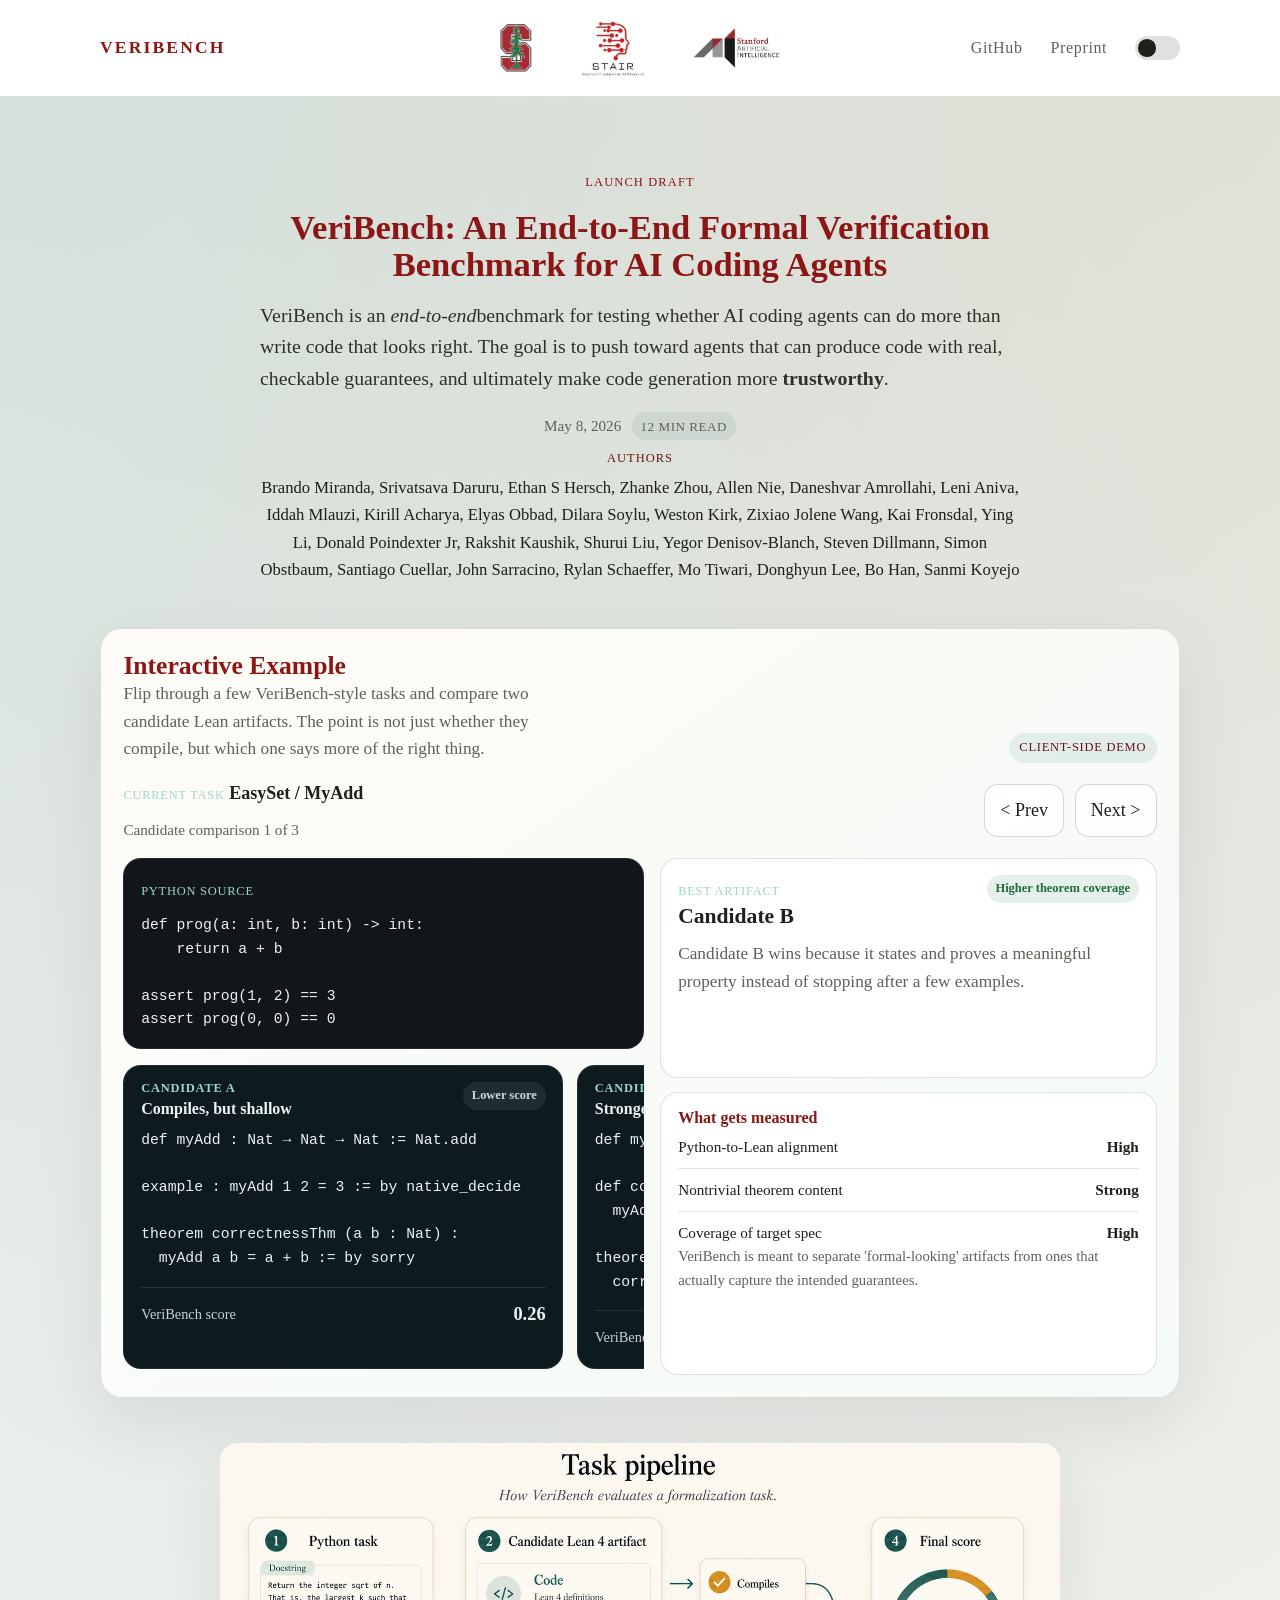
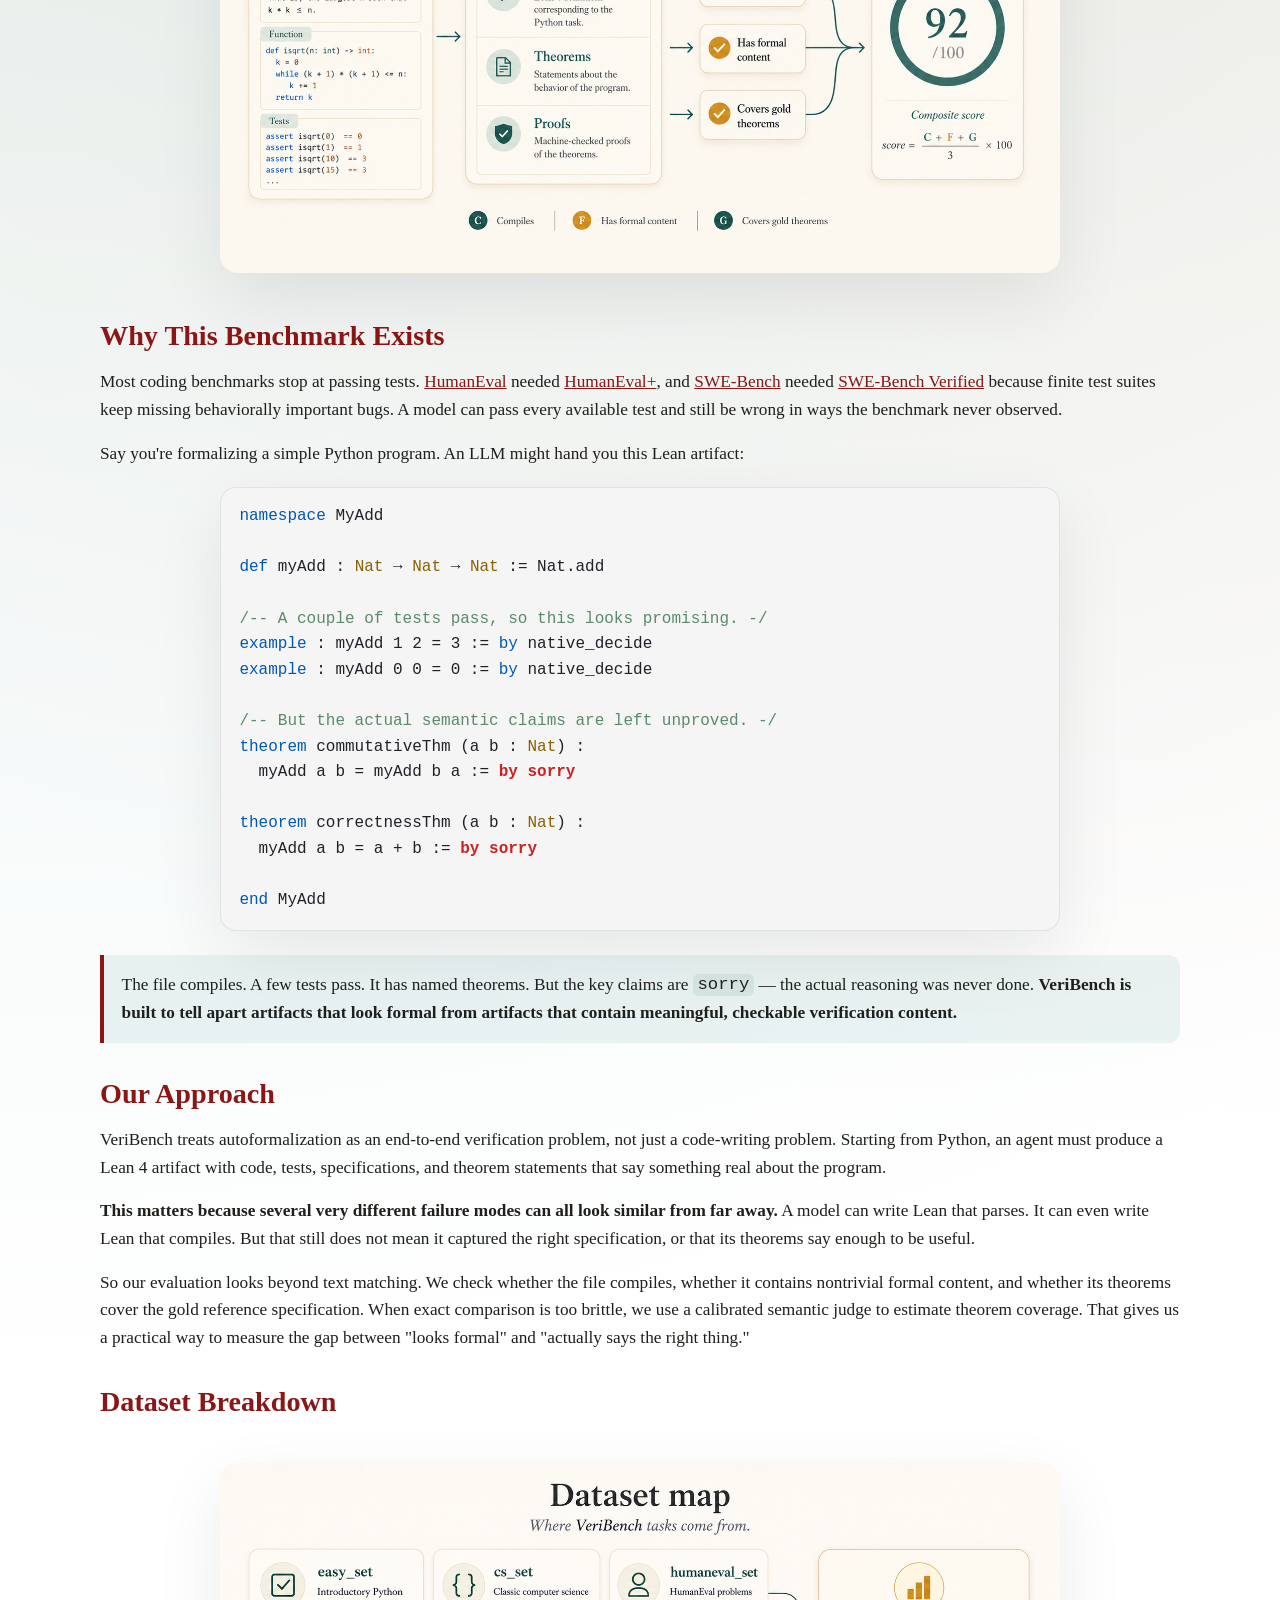
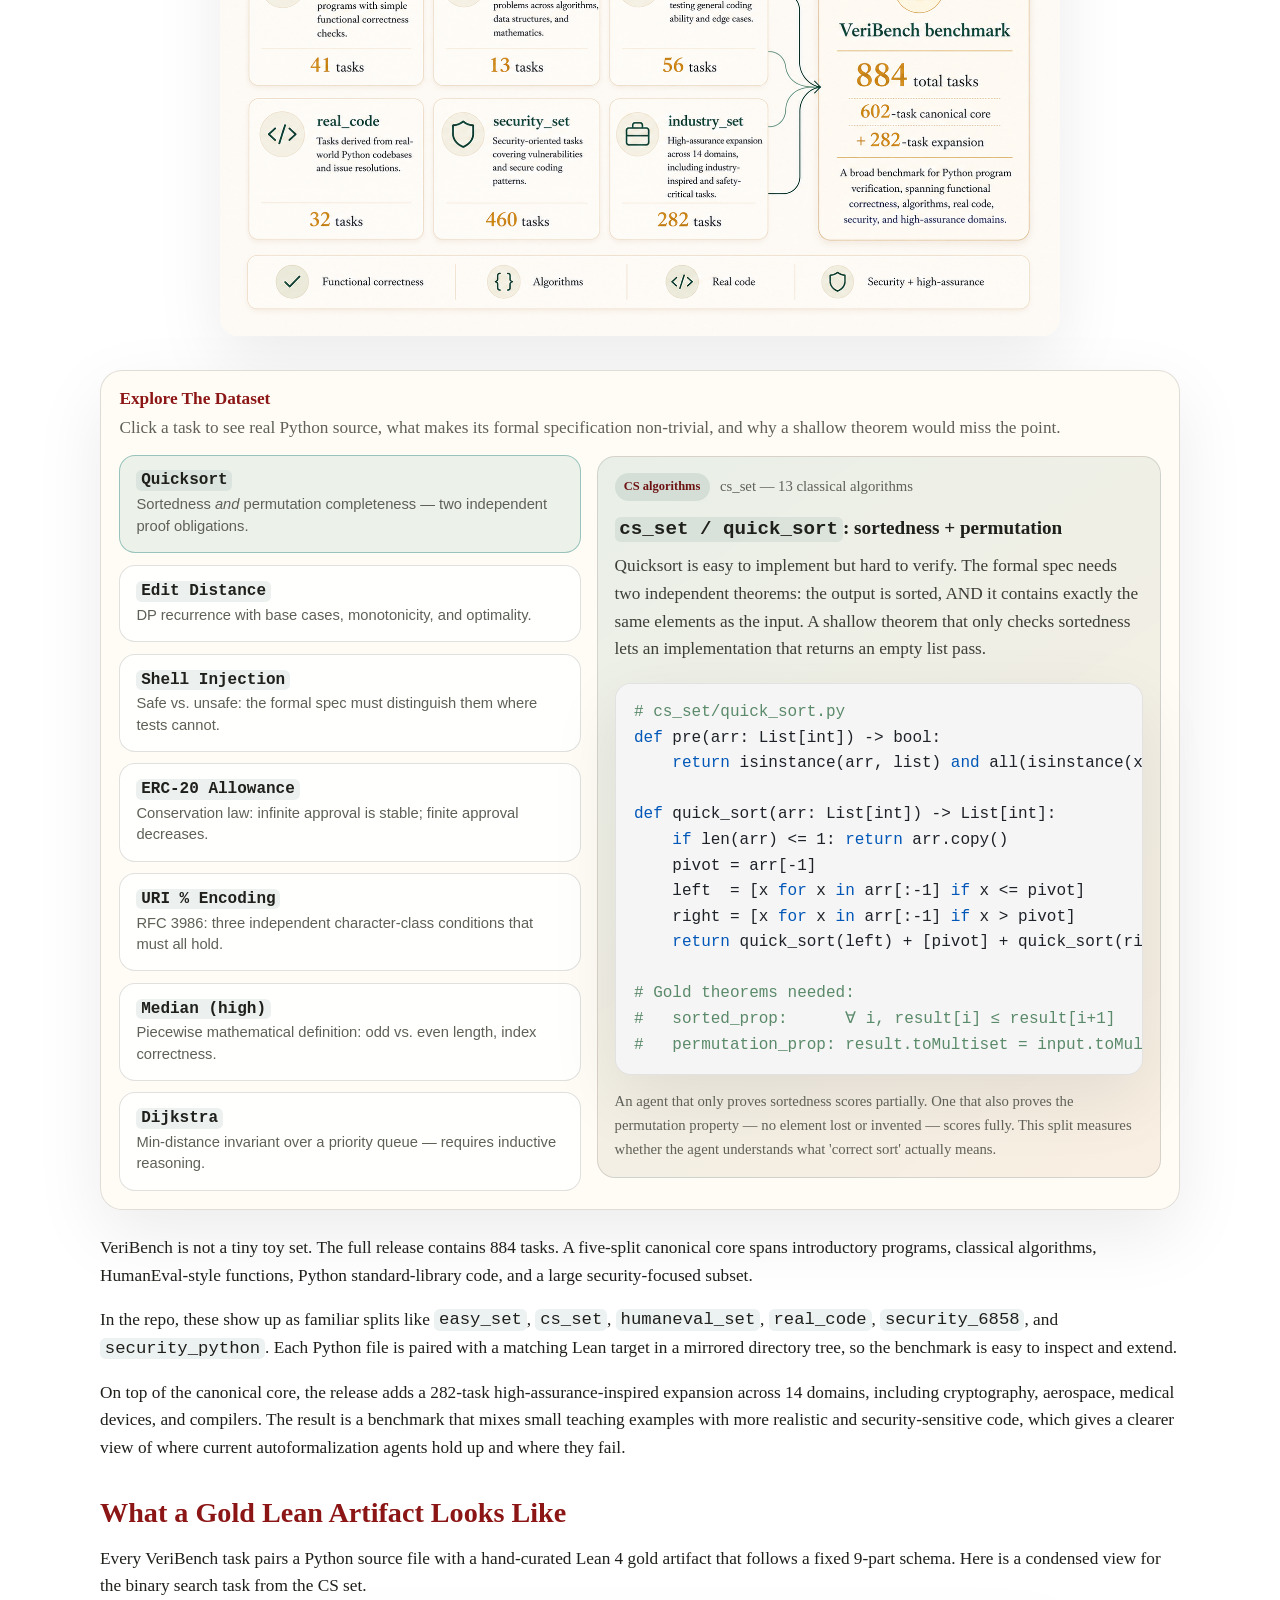
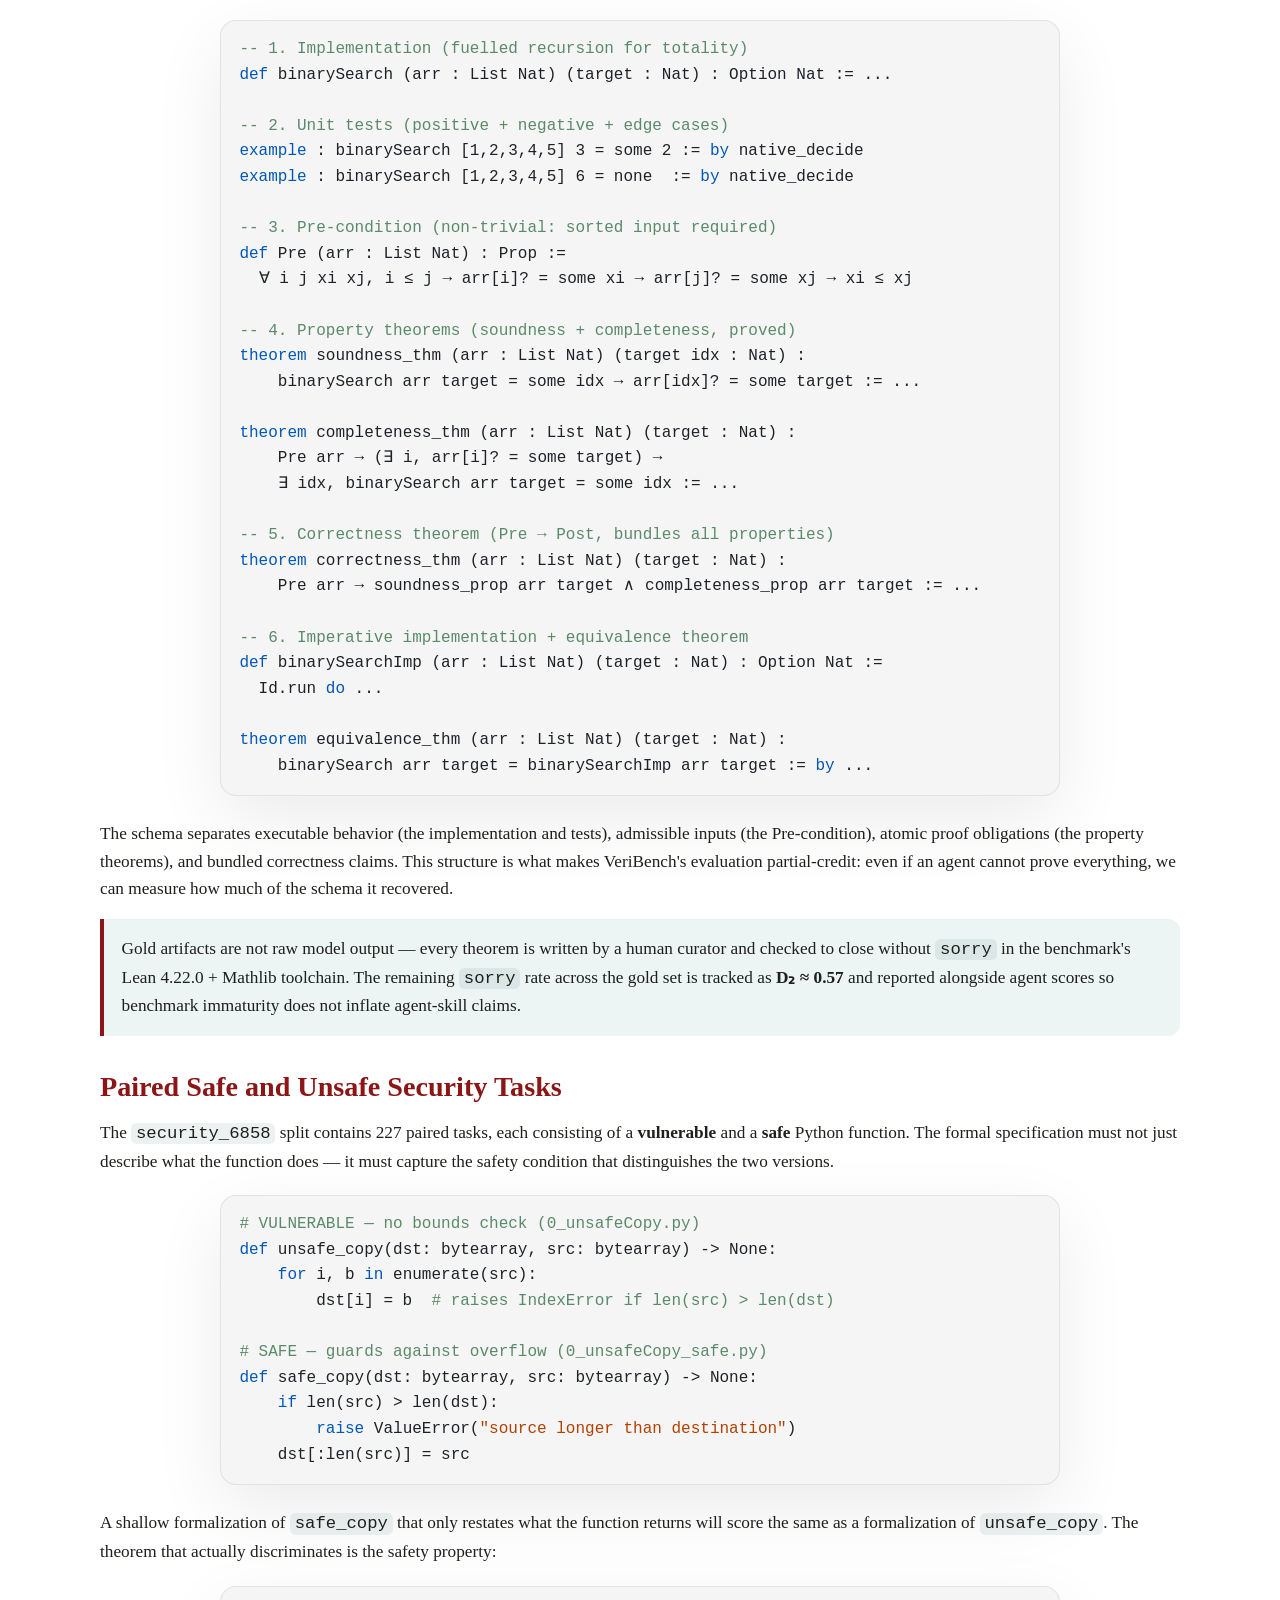
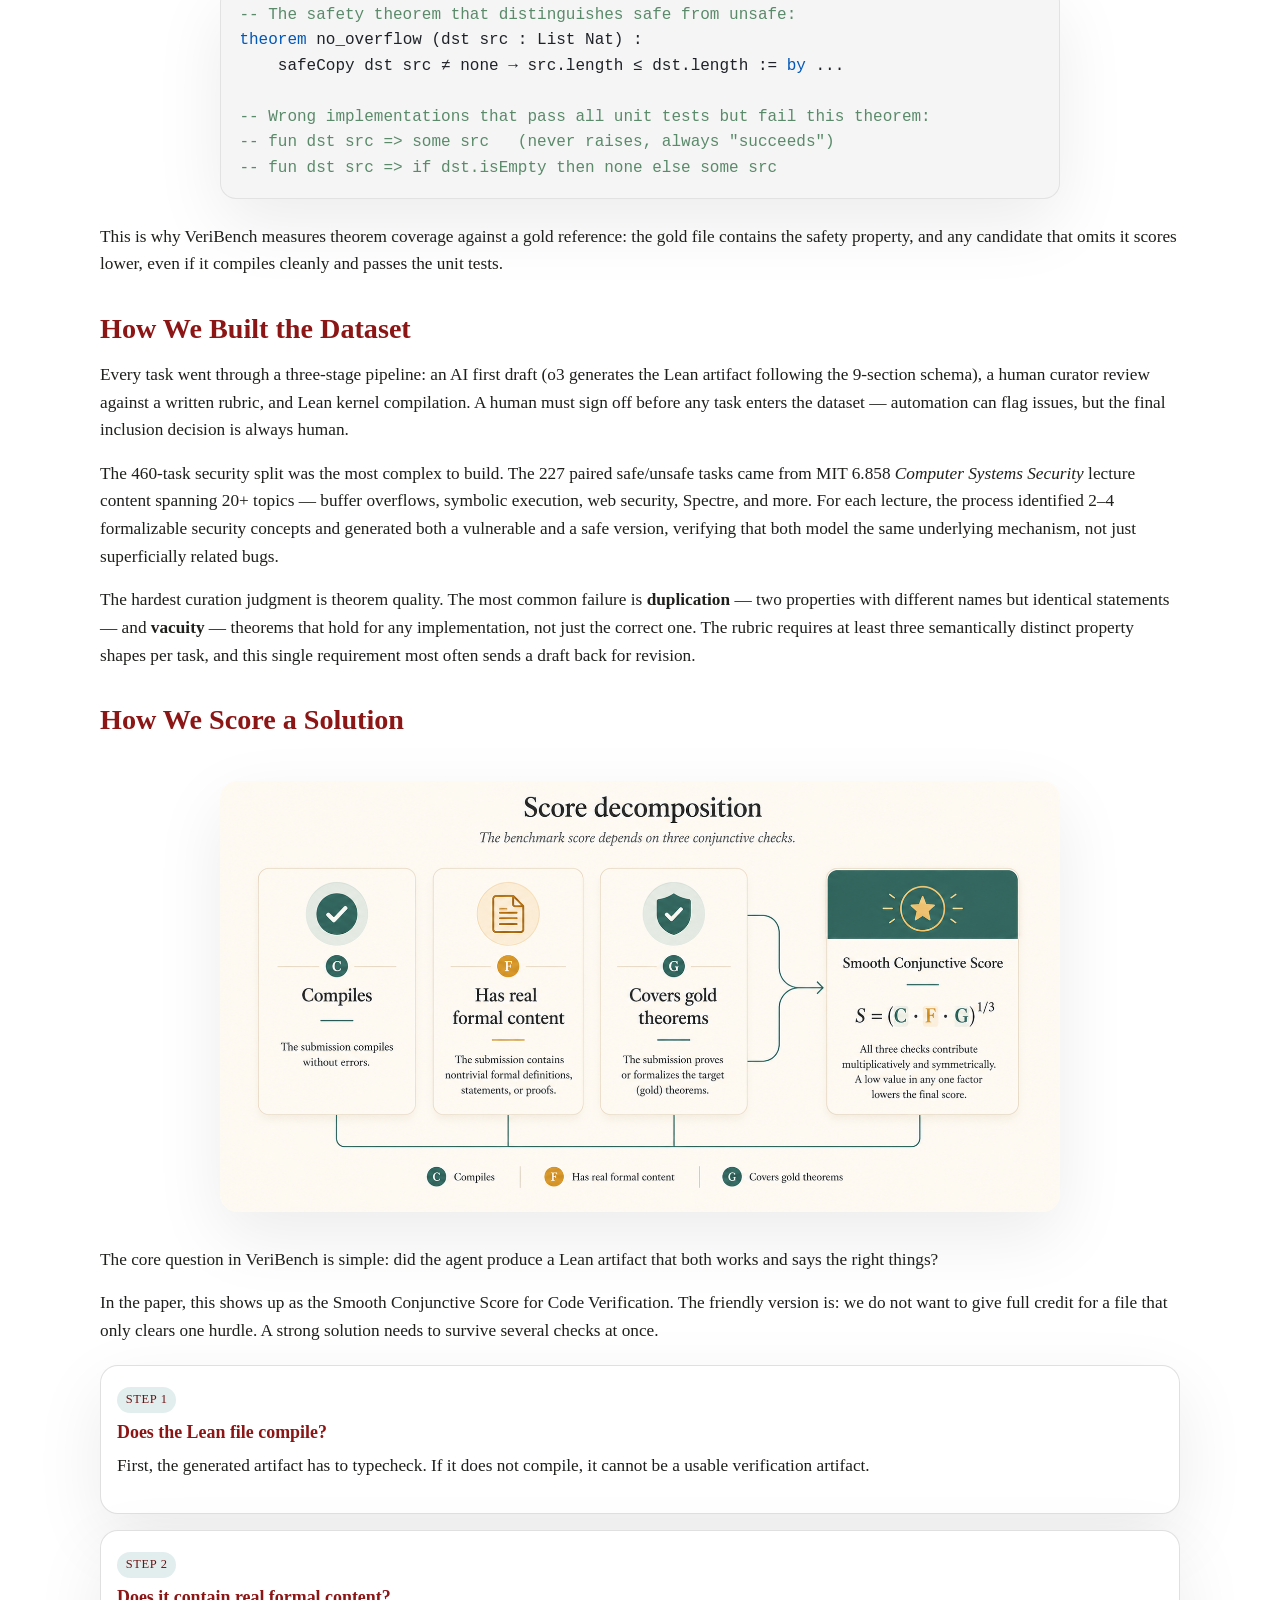
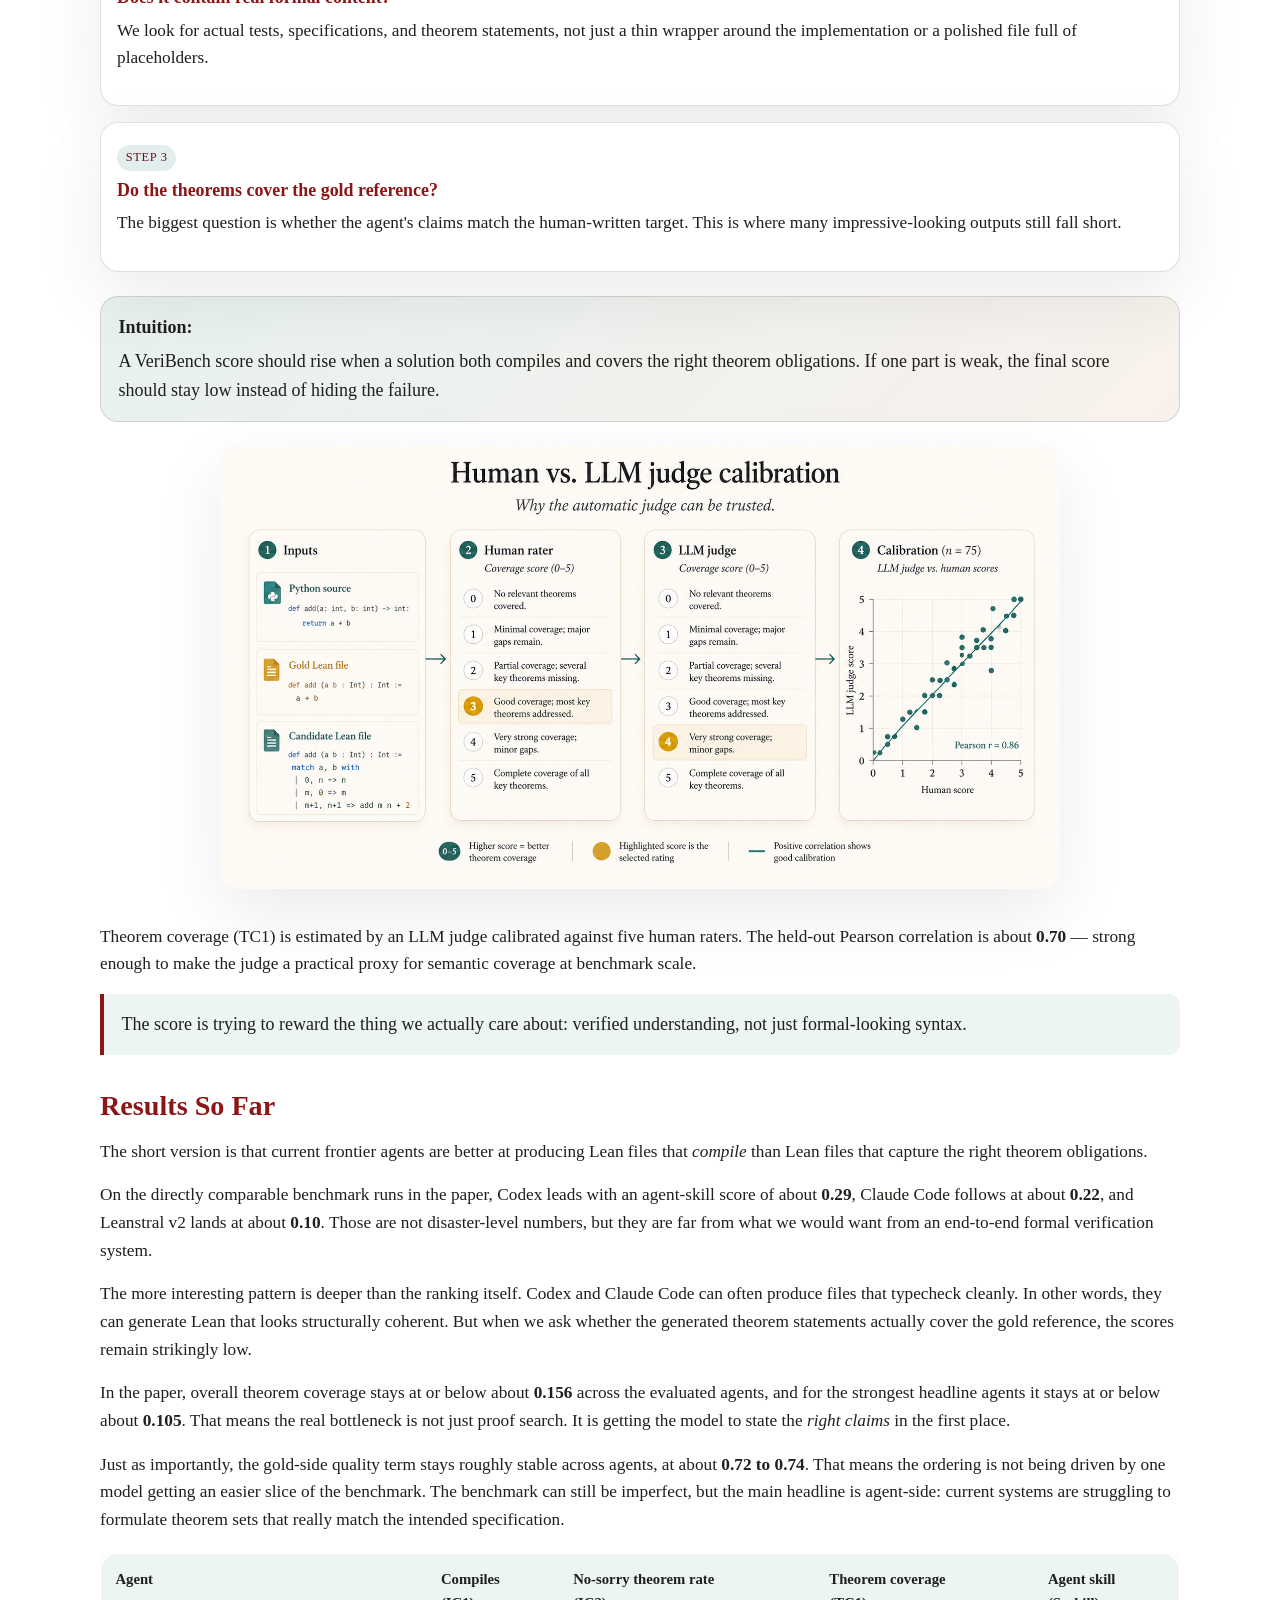
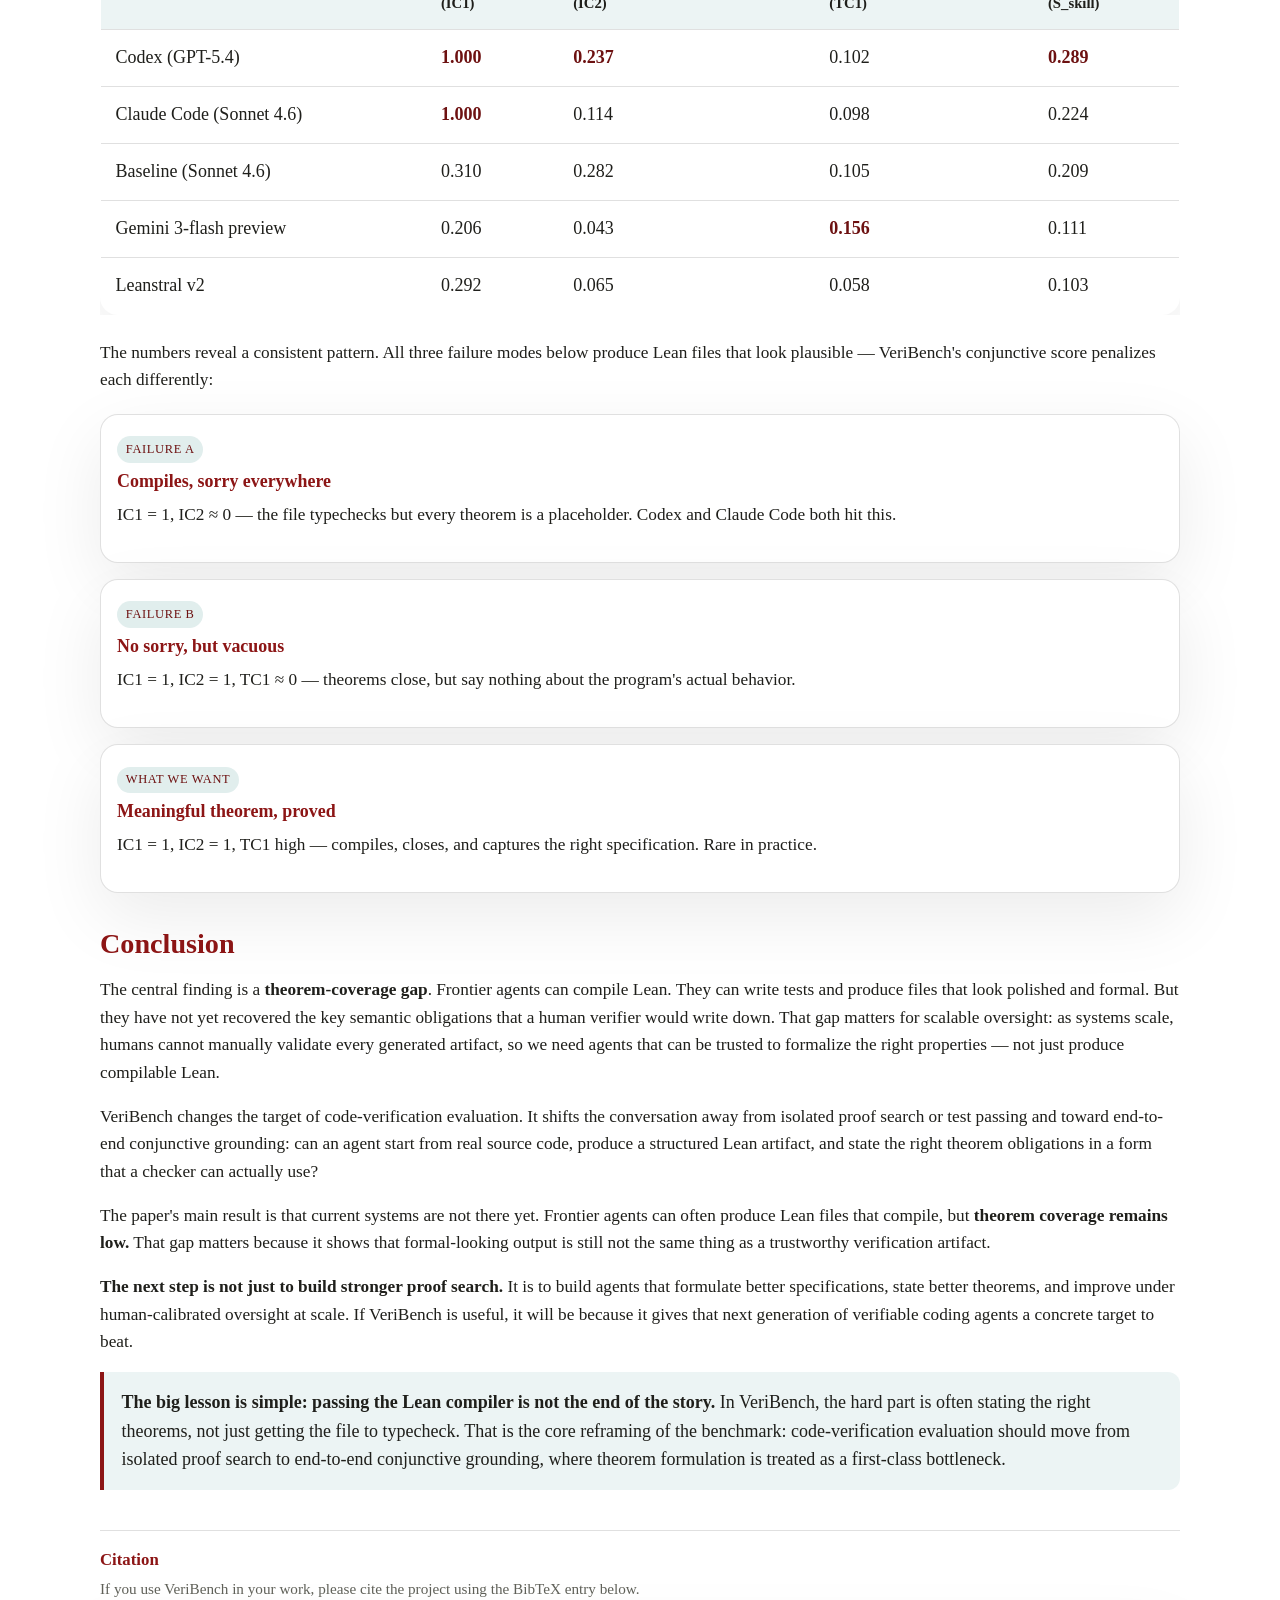
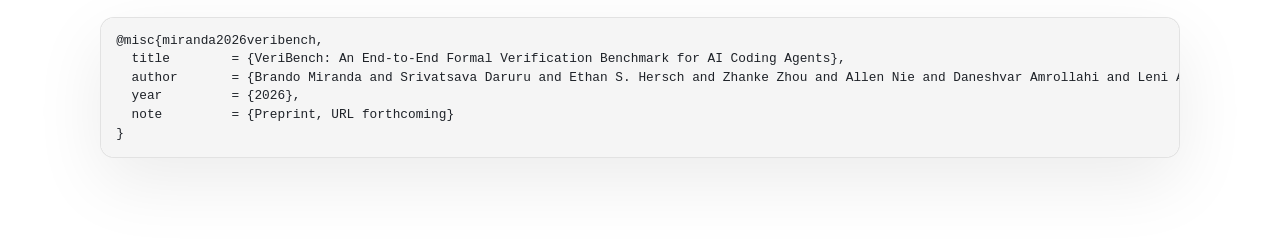
==== commit 191d0c6c: "blog: move 'How We Built the Dataset' before scoring and results New order: data → how we built it →" ====
--- a/docs/index.html
+++ b/docs/index.html
@@ -457,6 +457,31 @@
               reference: the gold file contains the safety property, and any
               candidate that omits it scores lower, even if it compiles cleanly
               and passes the unit tests.
+            </p>
+          </section>
+
+          <section>
+            <h2>How We Built the Dataset</h2>
+            <p>
+              Every task went through a three-stage pipeline: an AI first draft (o3 generates
+              the Lean artifact following the 9-section schema), a human curator review against a
+              written rubric, and Lean kernel compilation. A human must sign off before any task
+              enters the dataset — automation can flag issues, but the final inclusion decision is always human.
+            </p>
+            <p>
+              The 460-task security split was the most complex to build. The 227 paired safe/unsafe
+              tasks came from MIT 6.858 <em>Computer Systems Security</em> lecture content spanning
+              20+ topics — buffer overflows, symbolic execution, web security, Spectre, and more.
+              For each lecture, the process identified 2–4 formalizable security concepts and generated
+              both a vulnerable and a safe version, verifying that both model the same underlying
+              mechanism, not just superficially related bugs.
+            </p>
+            <p>
+              The hardest curation judgment is theorem quality. The most common failure is
+              <strong>duplication</strong> — two properties with different names but identical statements —
+              and <strong>vacuity</strong> — theorems that hold for any implementation, not just the correct one.
+              The rubric requires at least three semantically distinct property shapes per task,
+              and this single requirement most often sends a draft back for revision.
             </p>
           </section>
 
@@ -645,31 +670,6 @@
           </section>
 
           <section>
-            <h2>How We Built the Dataset</h2>
-            <p>
-              Every task went through a three-stage pipeline: an AI first draft (o3 generates
-              the Lean artifact following the 9-section schema), a human curator review against a
-              written rubric, and Lean kernel compilation. A human must sign off before any task
-              enters the dataset — automation can flag issues, but the final inclusion decision is always human.
-            </p>
-            <p>
-              The 460-task security split was the most complex to build. The 227 paired safe/unsafe
-              tasks came from MIT 6.858 <em>Computer Systems Security</em> lecture content spanning
-              20+ topics — buffer overflows, symbolic execution, web security, Spectre, and more.
-              For each lecture, the process identified 2–4 formalizable security concepts and generated
-              both a vulnerable and a safe version, verifying that both model the same underlying
-              mechanism, not just superficially related bugs.
-            </p>
-            <p>
-              The hardest curation judgment is theorem quality. The most common failure is
-              <strong>duplication</strong> — two properties with different names but identical statements —
-              and <strong>vacuity</strong> — theorems that hold for any implementation, not just the correct one.
-              The rubric requires at least three semantically distinct property shapes per task,
-              and this single requirement most often sends a draft back for revision.
-            </p>
-          </section>
-
-          <section>
             <h2>Conclusion</h2>
             <p>
               The central finding is a <strong>theorem-coverage gap</strong>. Frontier agents can
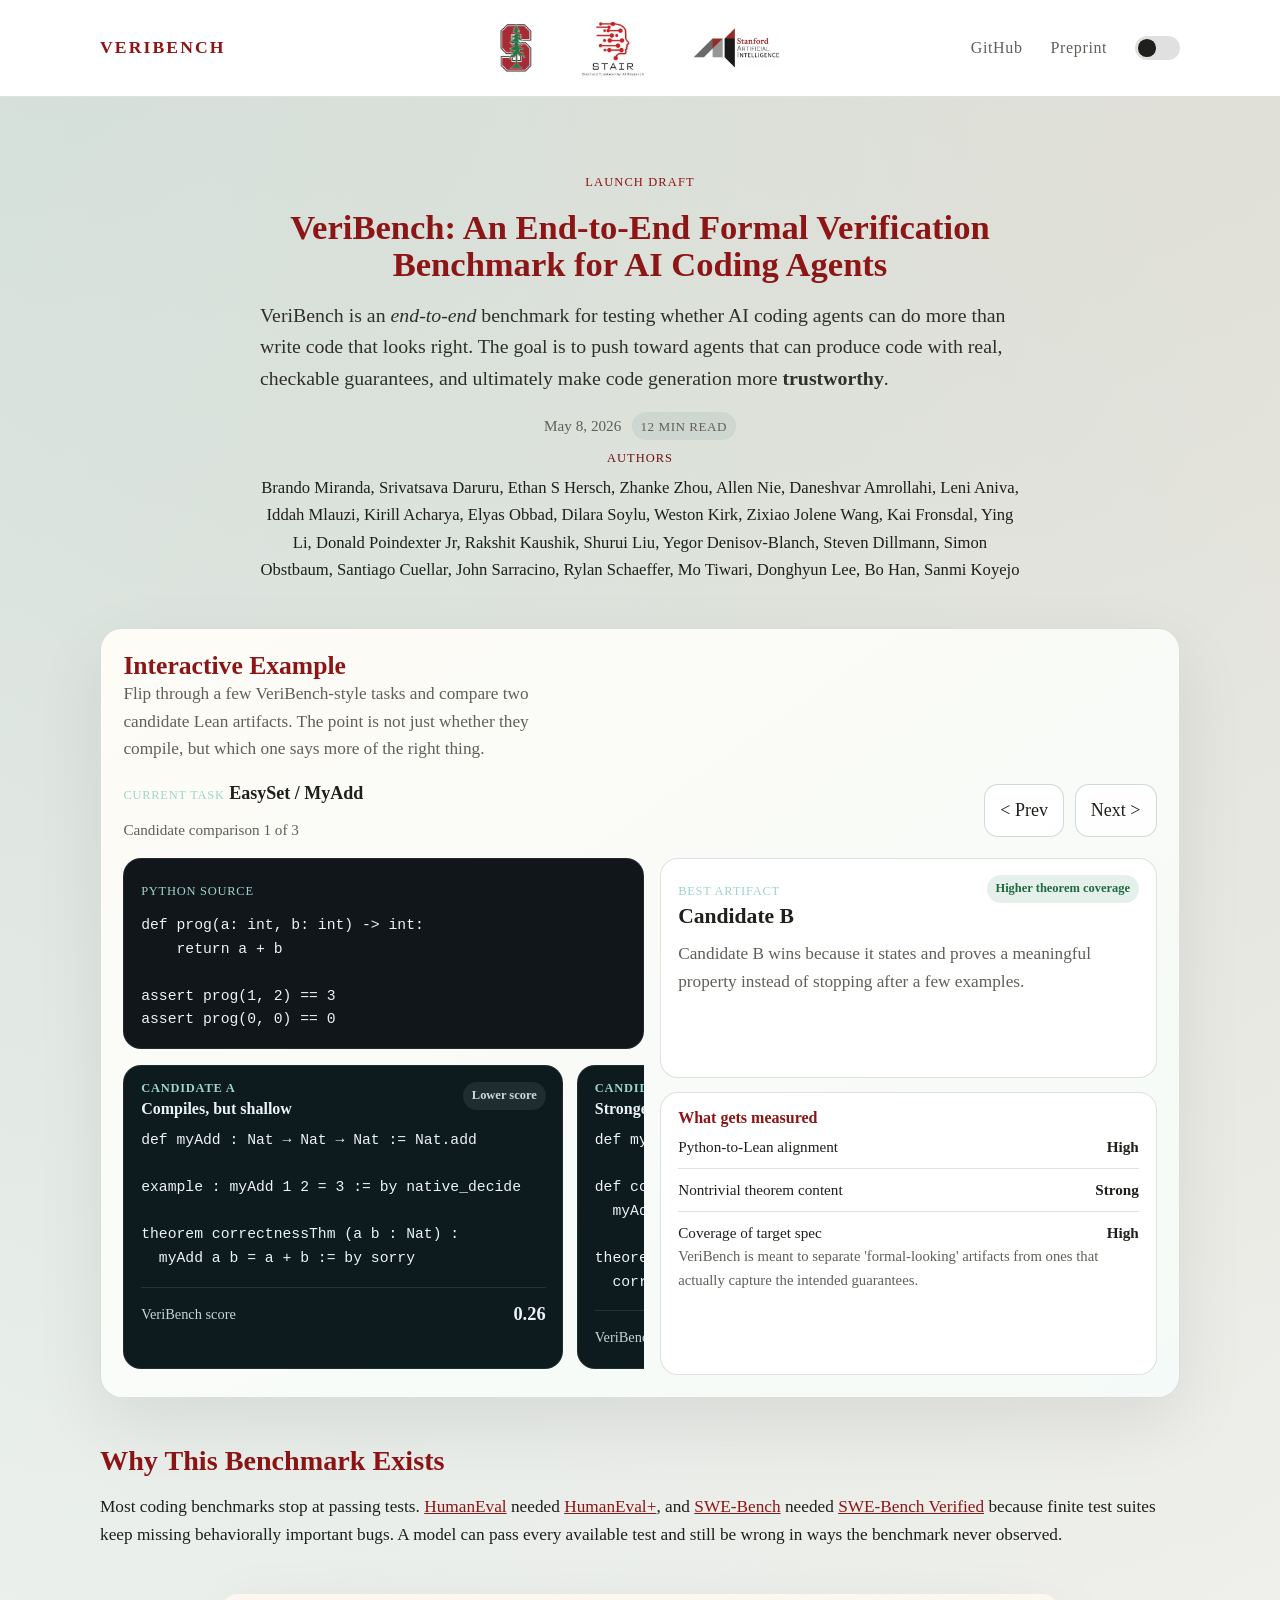
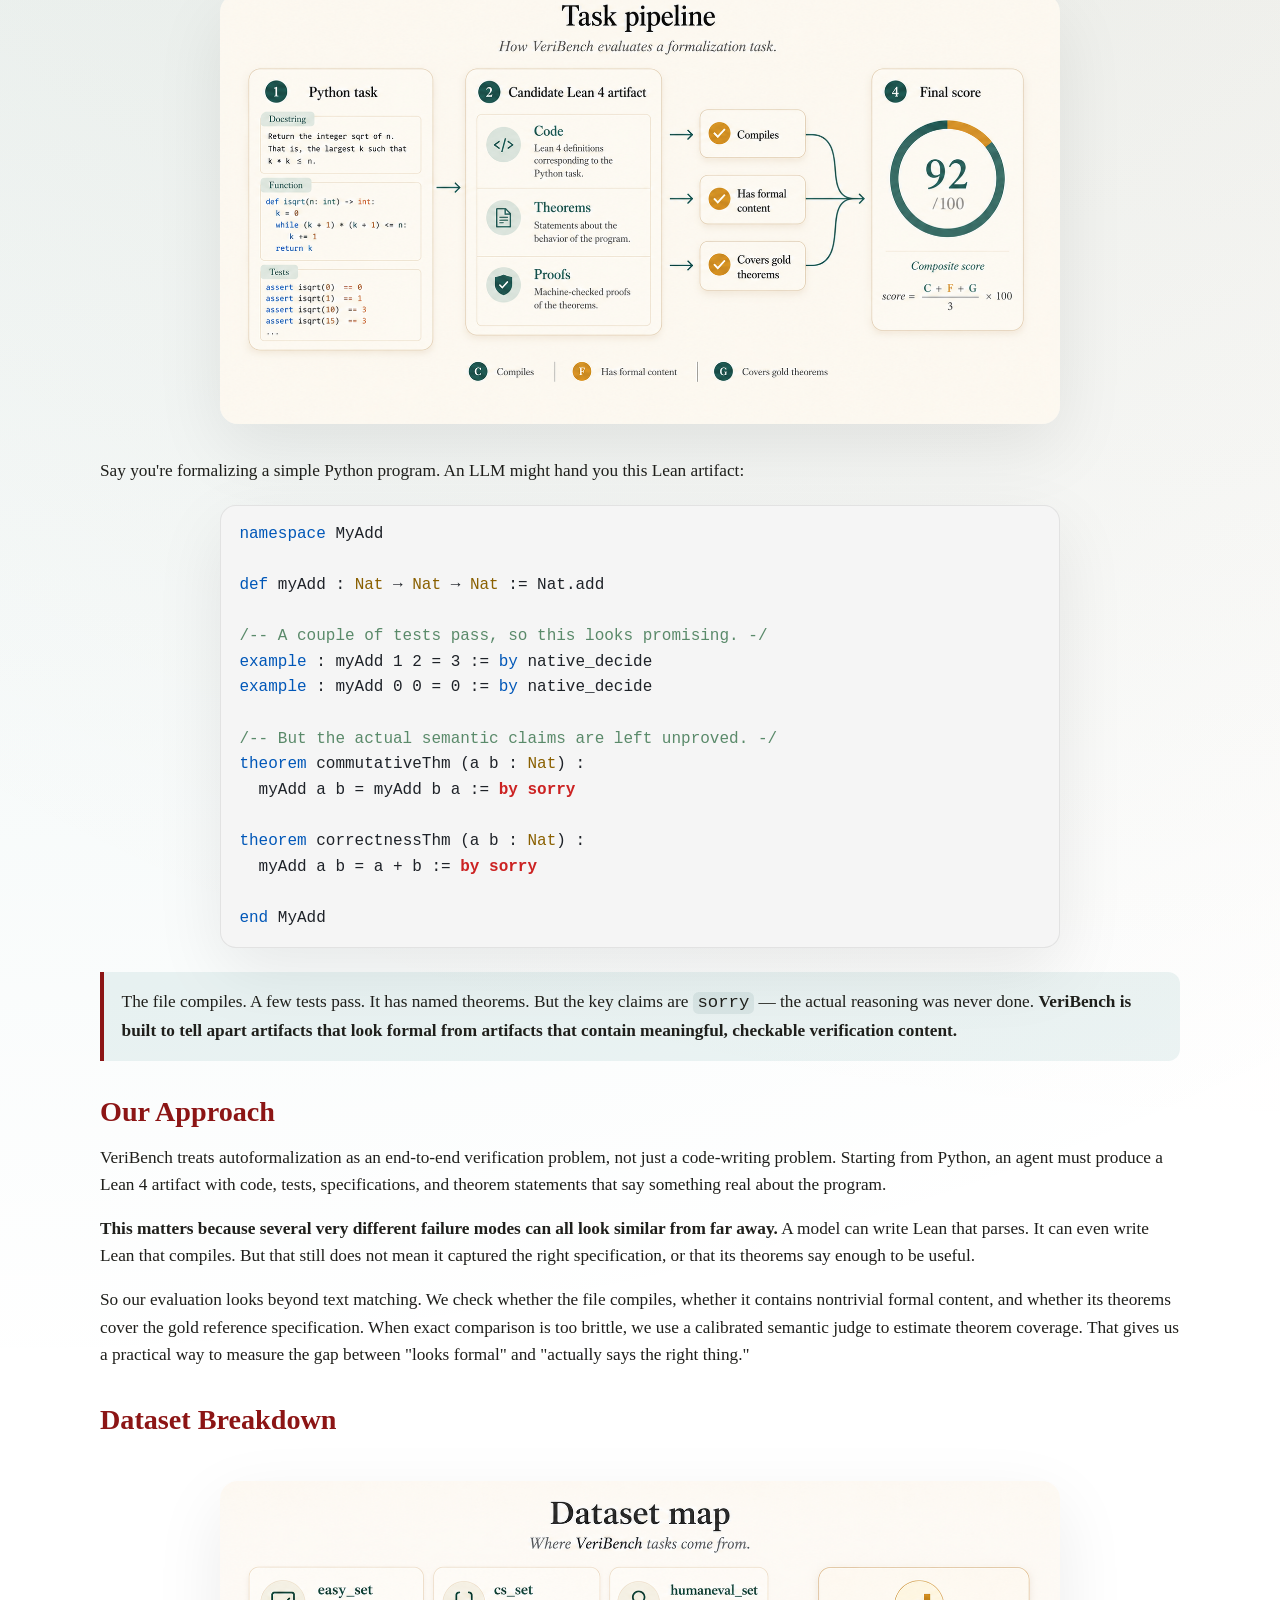
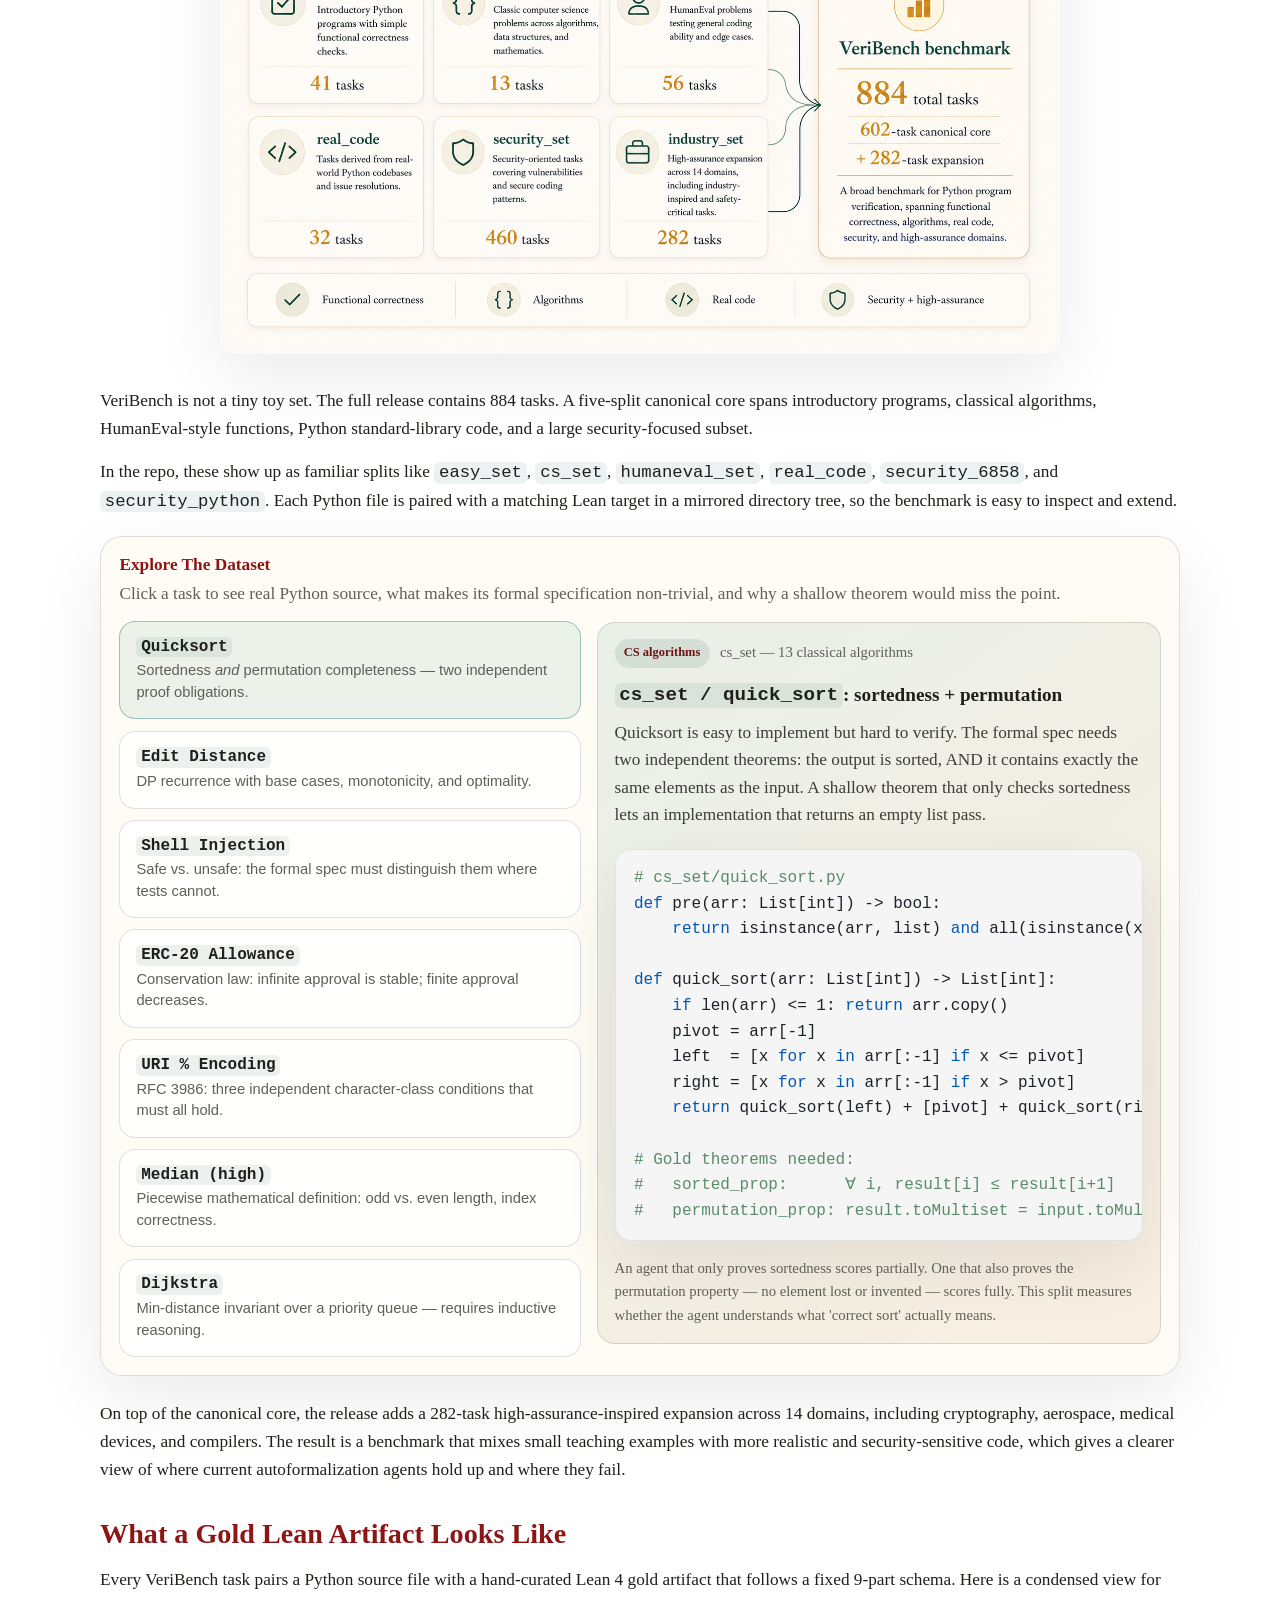
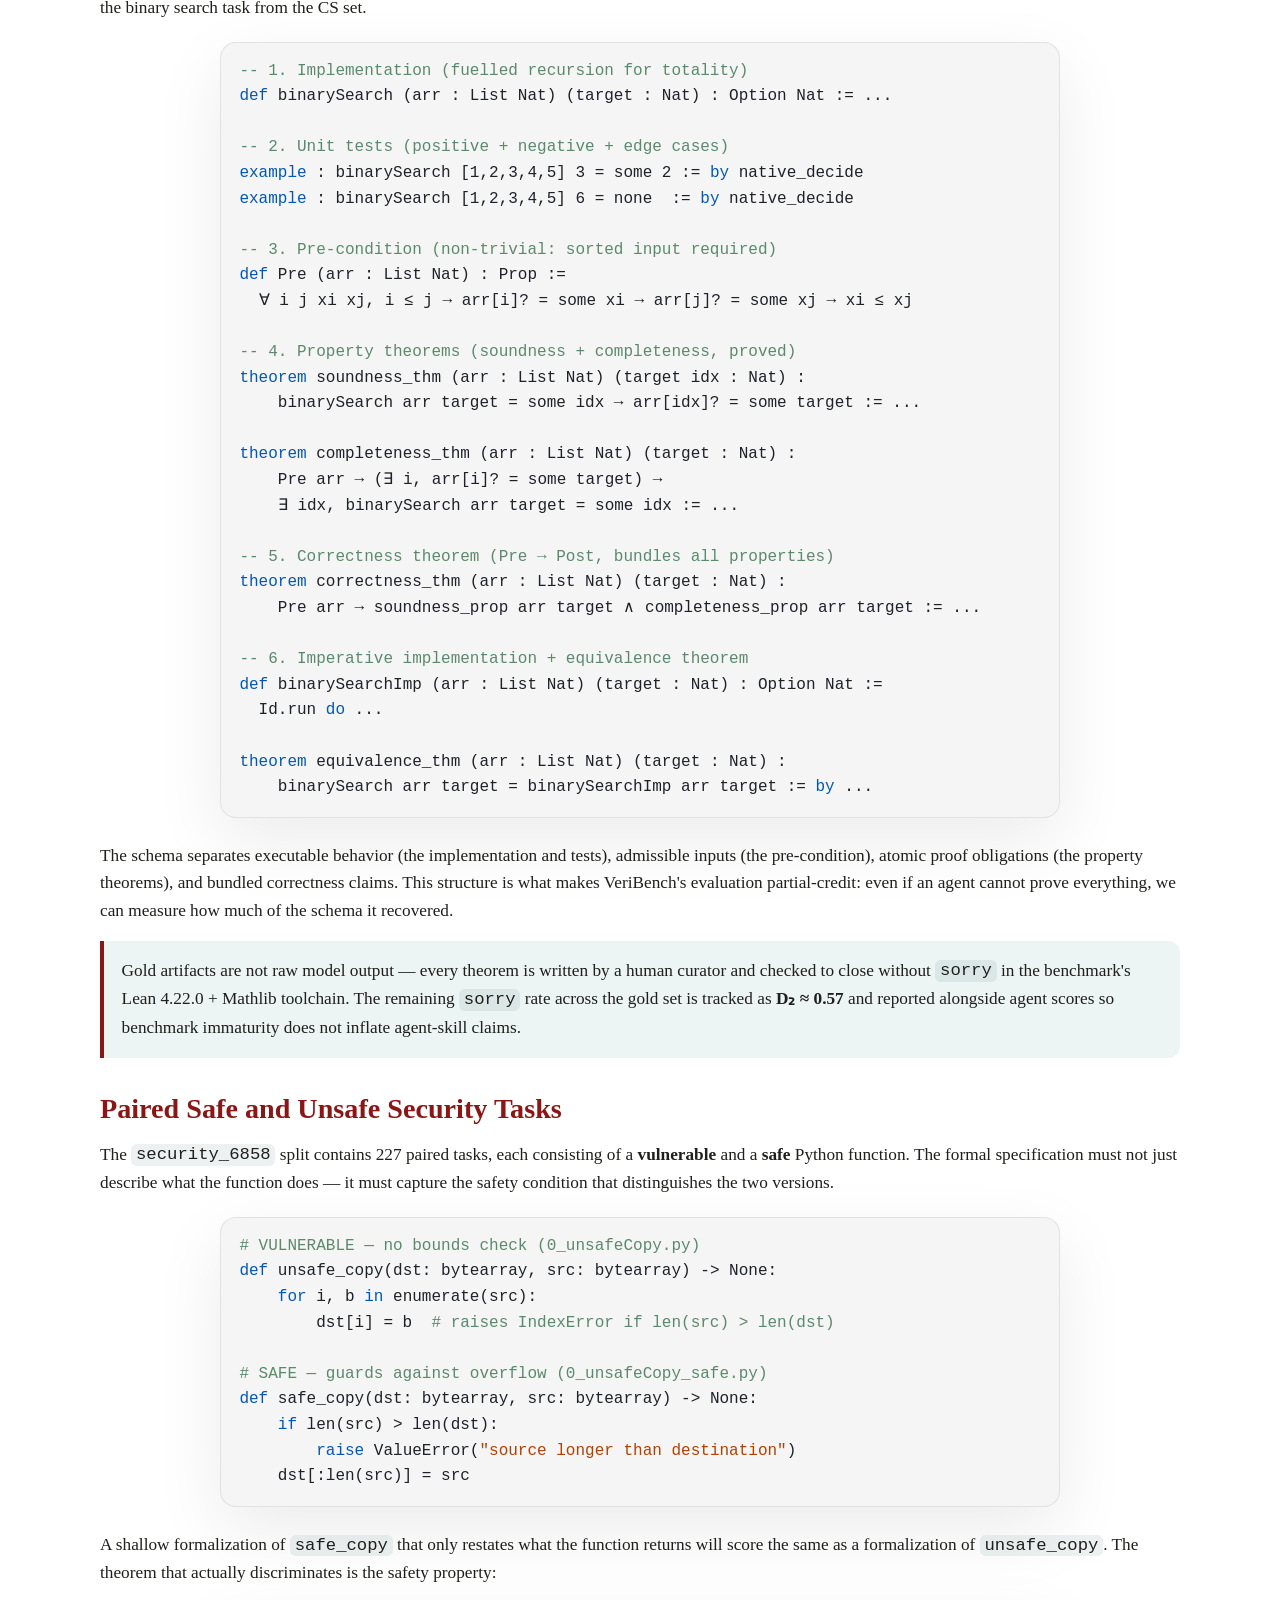
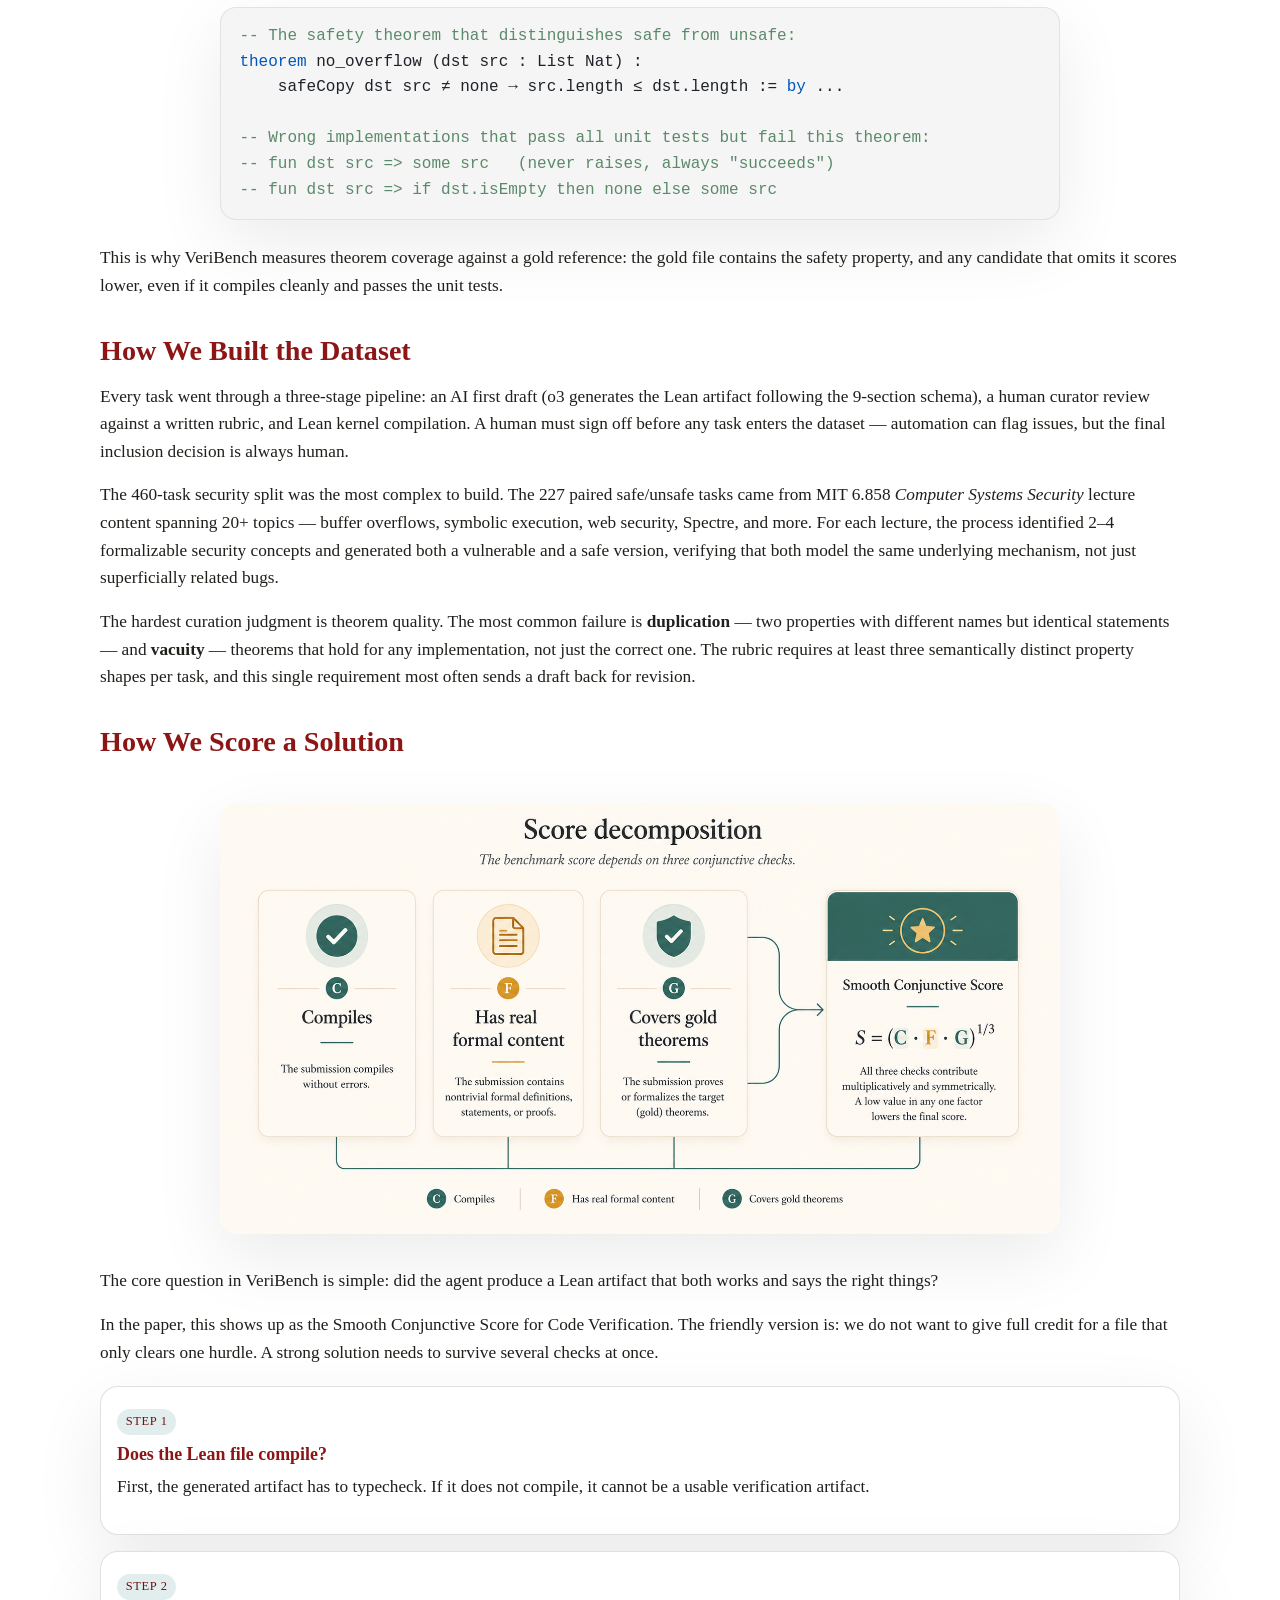
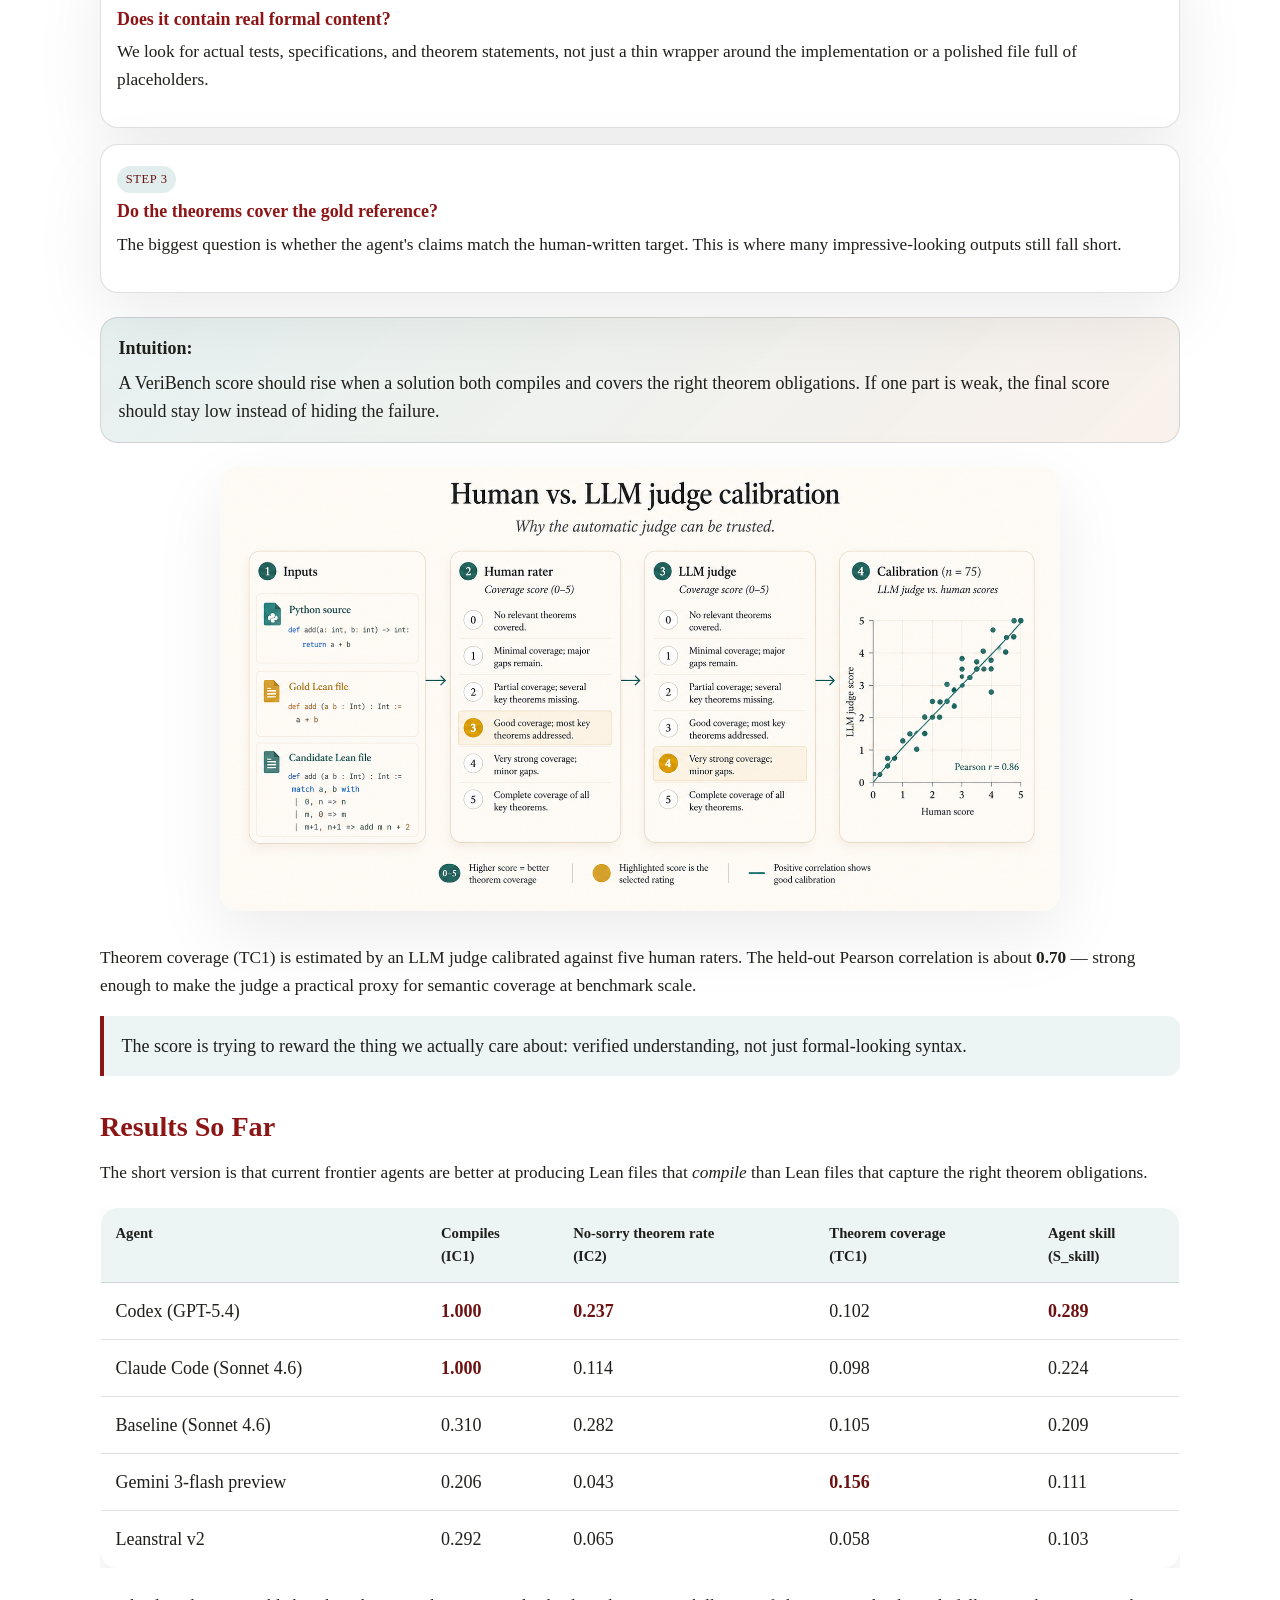
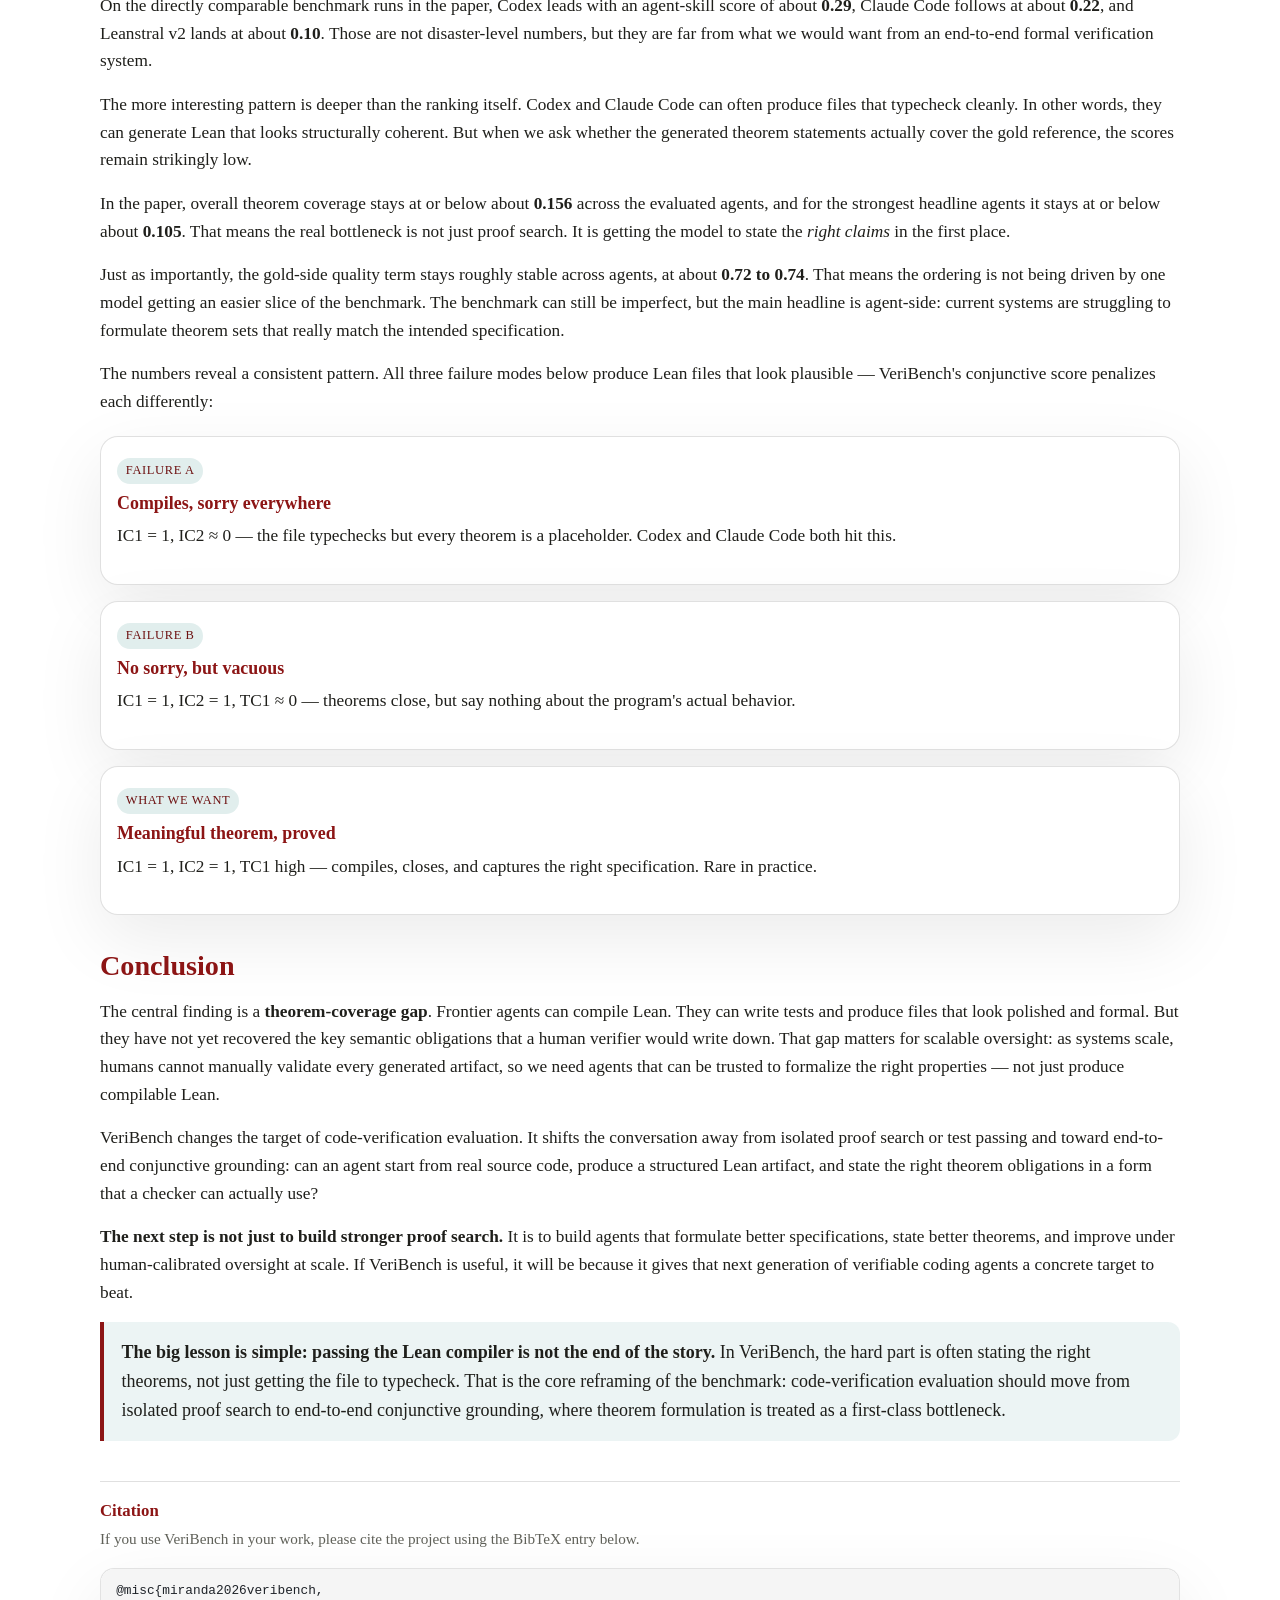
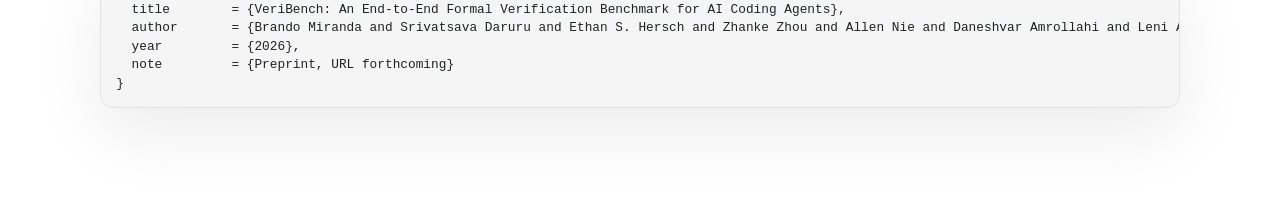
==== commit 82734c45: "blog: restructure for clarity (re-apply to updated main) - Merge 'Why this benchmark exists' + 'Moti" ====
--- a/docs/index.html
+++ b/docs/index.html
@@ -48,7 +48,7 @@
           for AI Coding Agents
           </h1>
           <p class="lede">
-            VeriBench is an <em>end-to-end</em>benchmark for testing whether AI coding agents can do
+            VeriBench is an <em>end-to-end</em> benchmark for testing whether AI coding agents can do
             more than write code that looks right. The goal is to push toward
             agents that can produce code with real, checkable guarantees, and
             ultimately make code generation more <strong>trustworthy</strong>.
@@ -85,7 +85,6 @@
                   says more of the right thing.
                 </p>
               </div>
-              <div class="interactive-badge">Client-side demo</div>
             </div>
             <div class="interactive-nav">
               <div>
@@ -187,10 +186,6 @@
             </div>
           </section>
 
-          <figure class="post-header-figure intro-figure">
-            <img src="./figs/task_pipeline.png" alt="VeriBench task pipeline" />
-          </figure>
-
           <!-- <figure class="post-header-figure">
             <img src="./figs/veribench_graphic_2.png" alt="VeriBench overview graphic (2)" />
           </figure> -->
@@ -208,6 +203,9 @@
               because finite test suites keep missing behaviorally important bugs.
               A model can pass every available test and still be wrong in ways the benchmark never observed.
             </p>
+            <figure class="post-header-figure intro-figure">
+              <img src="./figs/task_pipeline.png" alt="VeriBench task pipeline" />
+            </figure>
             <p>
               Say you're formalizing a simple Python program. An LLM might hand you this Lean artifact:
             </p>
@@ -271,6 +269,21 @@
             <figure class="post-header-figure">
               <img src="./figs/dataset_map_2.png" alt="Dataset Map" />
             </figure>
+            <p>
+              VeriBench is not a tiny toy set. The full release contains 884
+              tasks. A five-split canonical core spans introductory
+              programs, classical algorithms, HumanEval-style functions, Python
+              standard-library code, and a large security-focused subset.
+            </p>
+            <p>
+              In the repo, these show up as familiar splits like
+              <code>easy_set</code>, <code>cs_set</code>,
+              <code>humaneval_set</code>, <code>real_code</code>,
+              <code>security_6858</code>, and <code>security_python</code>.
+              Each Python file is paired with a matching Lean target in a
+              mirrored directory tree, so the benchmark is easy to inspect and
+              extend.
+            </p>
             <div class="dataset-hover" aria-labelledby="dataset-hover-title">
               <div class="dataset-hover-head">
                 <h3 id="dataset-hover-title">Explore The Dataset</h3>
@@ -335,21 +348,6 @@
               </div>
             </div>
             <p>
-              VeriBench is not a tiny toy set. The full release contains 884
-              tasks. A five-split canonical core spans introductory
-              programs, classical algorithms, HumanEval-style functions, Python
-              standard-library code, and a large security-focused subset.
-            </p>
-            <p>
-              In the repo, these show up as familiar splits like
-              <code>easy_set</code>, <code>cs_set</code>,
-              <code>humaneval_set</code>, <code>real_code</code>,
-              <code>security_6858</code>, and <code>security_python</code>.
-              Each Python file is paired with a matching Lean target in a
-              mirrored directory tree, so the benchmark is easy to inspect and
-              extend.
-            </p>
-            <p>
               On top of the canonical core, the release adds a 282-task
               high-assurance-inspired expansion across 14 domains, including
               cryptography, aerospace, medical devices, and compilers. The
@@ -400,7 +398,7 @@
             </div>
             <p>
               The schema separates executable behavior (the implementation and
-              tests), admissible inputs (the Pre-condition), atomic proof
+              tests), admissible inputs (the pre-condition), atomic proof
               obligations (the property theorems), and bundled correctness claims.
               This structure is what makes VeriBench's evaluation partial-credit:
               even if an agent cannot prove everything, we can measure how much
@@ -562,41 +560,7 @@
               producing Lean files that <em>compile</em> than Lean files that
               capture the right theorem obligations.
             </p>
-            <p>
-              On the directly comparable benchmark runs in the paper, Codex
-              leads with an agent-skill score of about <strong>0.29</strong>,
-              Claude Code follows at about <strong>0.22</strong>, and
-              Leanstral v2 lands at about <strong>0.10</strong>. Those are not
-              disaster-level numbers, but they are far from what we would want
-              from an end-to-end formal verification system.
-            </p>
-            <p>
-              The more interesting pattern is deeper than the ranking itself.
-              Codex and Claude Code can often produce files that typecheck
-              cleanly. In other words, they can generate Lean that looks
-              structurally coherent. But when we ask whether the generated
-              theorem statements actually cover the gold reference, the scores
-              remain strikingly low.
-            </p>
-            <p>
-              In the paper, overall theorem coverage stays at or below about
-              <strong>0.156</strong> across the evaluated agents, and for the
-              strongest headline agents it stays at or below about
-              <strong>0.105</strong>. That means the real bottleneck is not just
-              proof search. It is getting the model to state the <em>right
-              claims</em> in the first place.
-            </p>
-            <p>
-              Just as importantly, the gold-side quality term stays roughly
-              stable across agents, at about <strong>0.72 to 0.74</strong>. That
-              means the ordering is not being driven by one model getting an
-              easier slice of the benchmark. The benchmark can still be
-              imperfect, but the main headline is agent-side: current systems
-              are struggling to formulate theorem sets that really match the
-              intended specification.
-            </p>
-
-            <div class="results-table-wrap">
+             <div class="results-table-wrap">
               <table class="results-table">
                 <thead>
                   <tr>
@@ -647,6 +611,46 @@
               </table>
             </div>
             <p>
+              On the directly comparable benchmark runs in the paper, Codex
+              leads with an agent-skill score of about <strong>0.29</strong>,
+              Claude Code follows at about <strong>0.22</strong>, and
+              Leanstral v2 lands at about <strong>0.10</strong>. Those are not
+              disaster-level numbers, but they are far from what we would want
+              from an end-to-end formal verification system.
+            </p>
+            <p>
+              The more interesting pattern is deeper than the ranking itself.
+              Codex and Claude Code can often produce files that typecheck
+              cleanly. In other words, they can generate Lean that looks
+              structurally coherent. But when we ask whether the generated
+              theorem statements actually cover the gold reference, the scores
+              remain strikingly low.
+            </p>
+            <p>
+              In the paper, overall theorem coverage stays at or below about
+              <strong>0.156</strong> across the evaluated agents, and for the
+              strongest headline agents it stays at or below about
+              <strong>0.105</strong>. That means the real bottleneck is not just
+              proof search. It is getting the model to state the <em>right
+              claims</em> in the first place.
+            </p>
+            <p>
+              Just as importantly, the gold-side quality term stays roughly
+              stable across agents, at about <strong>0.72 to 0.74</strong>. That
+              means the ordering is not being driven by one model getting an
+              easier slice of the benchmark. The benchmark can still be
+              imperfect, but the main headline is agent-side: current systems
+              are struggling to formulate theorem sets that really match the
+              intended specification.
+            </p>
+<!--
+            <p class="figure-note">
+              Blog version of the headline results table, adapted from
+              <code>paper_latex/NeurIPS_2026_VeriBench/05_evaluation.tex</code>
+              (`tab:scsc-overall`). If you want a paper-faithful screenshot
+              instead, that is the table to grab.
+            </p> -->
+            <p>
               The numbers reveal a consistent pattern. All three failure modes below produce Lean files
               that look plausible — VeriBench's conjunctive score penalizes each differently:
             </p>
@@ -686,13 +690,6 @@
               start from real source code, produce a structured Lean artifact,
               and state the right theorem obligations in a form that a checker
               can actually use?
-            </p>
-            <p>
-              The paper's main result is that current systems are not there yet.
-              Frontier agents can often produce Lean files that compile, but
-              <strong>theorem coverage remains low.</strong> That gap matters because it shows
-              that formal-looking output is still not the same thing as a
-              trustworthy verification artifact.
             </p>
             <p>
               <strong>The next step is not just to build stronger proof search.</strong> It is to
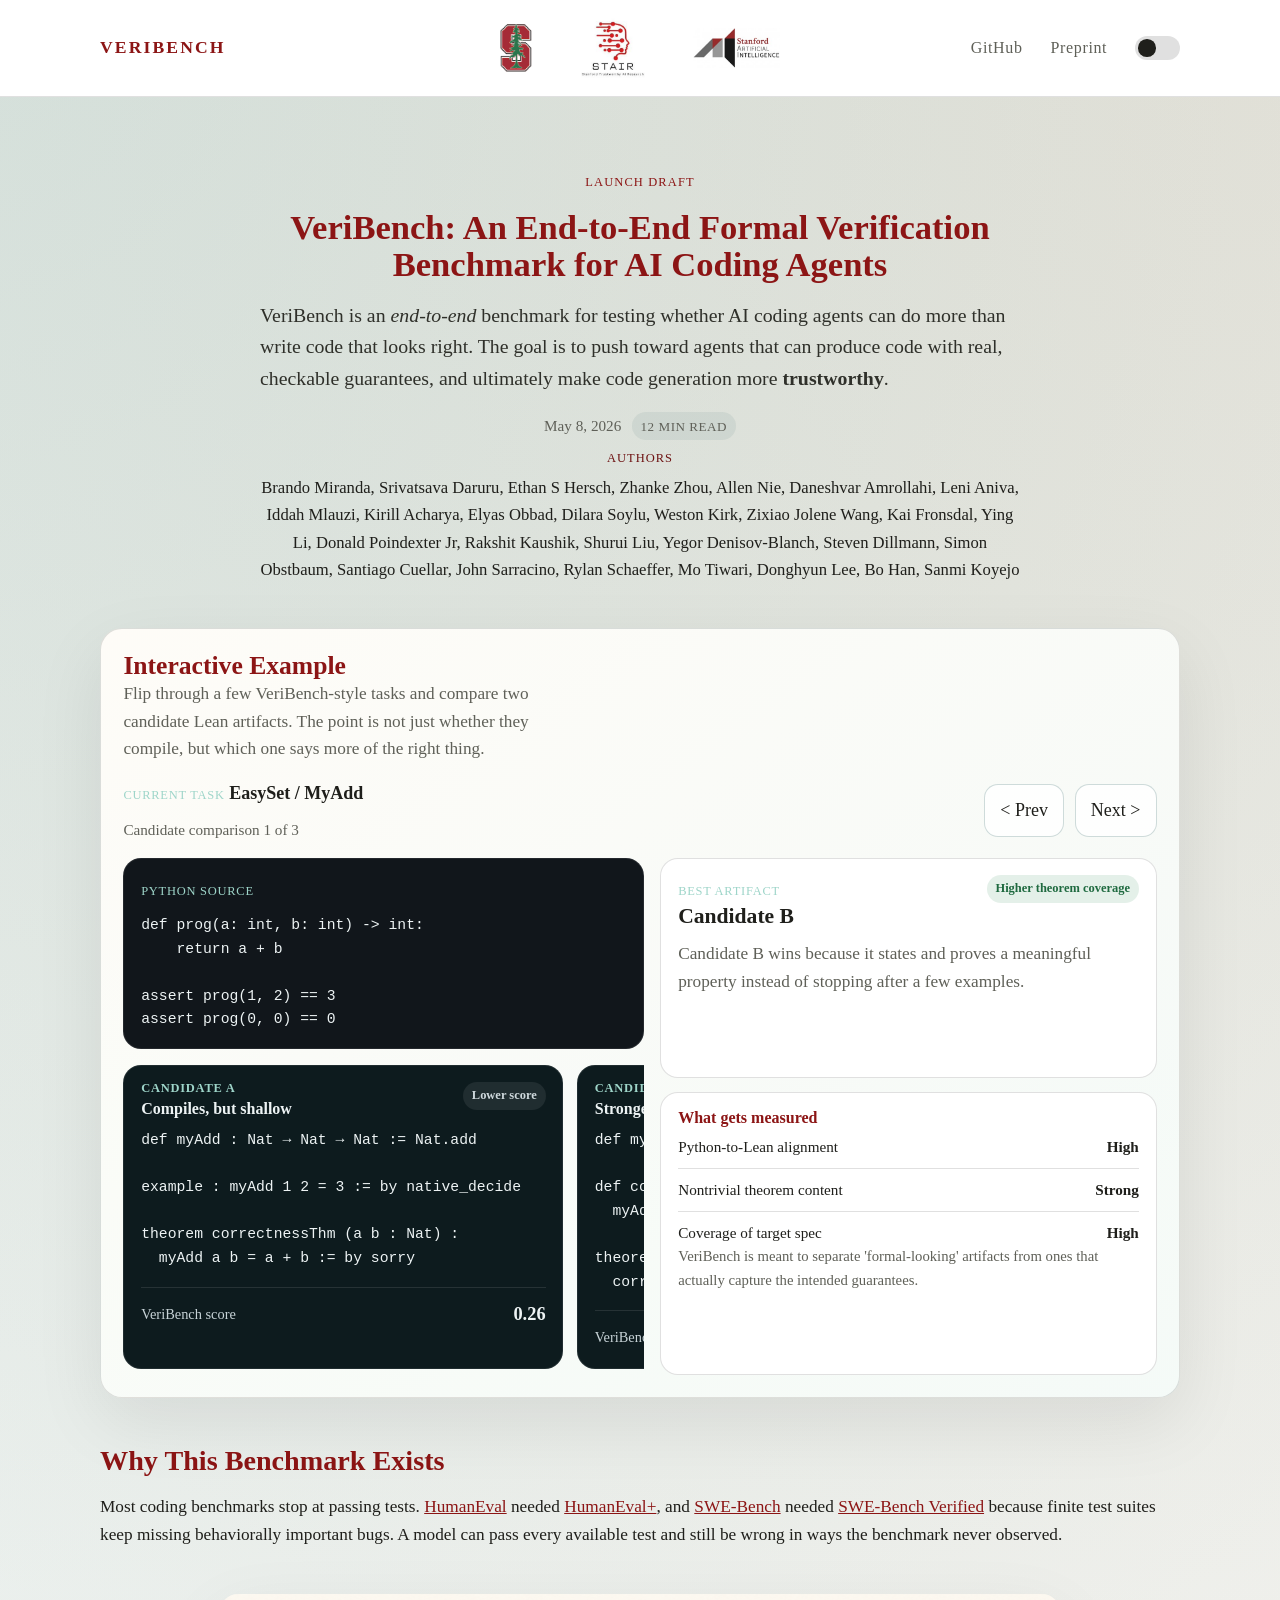
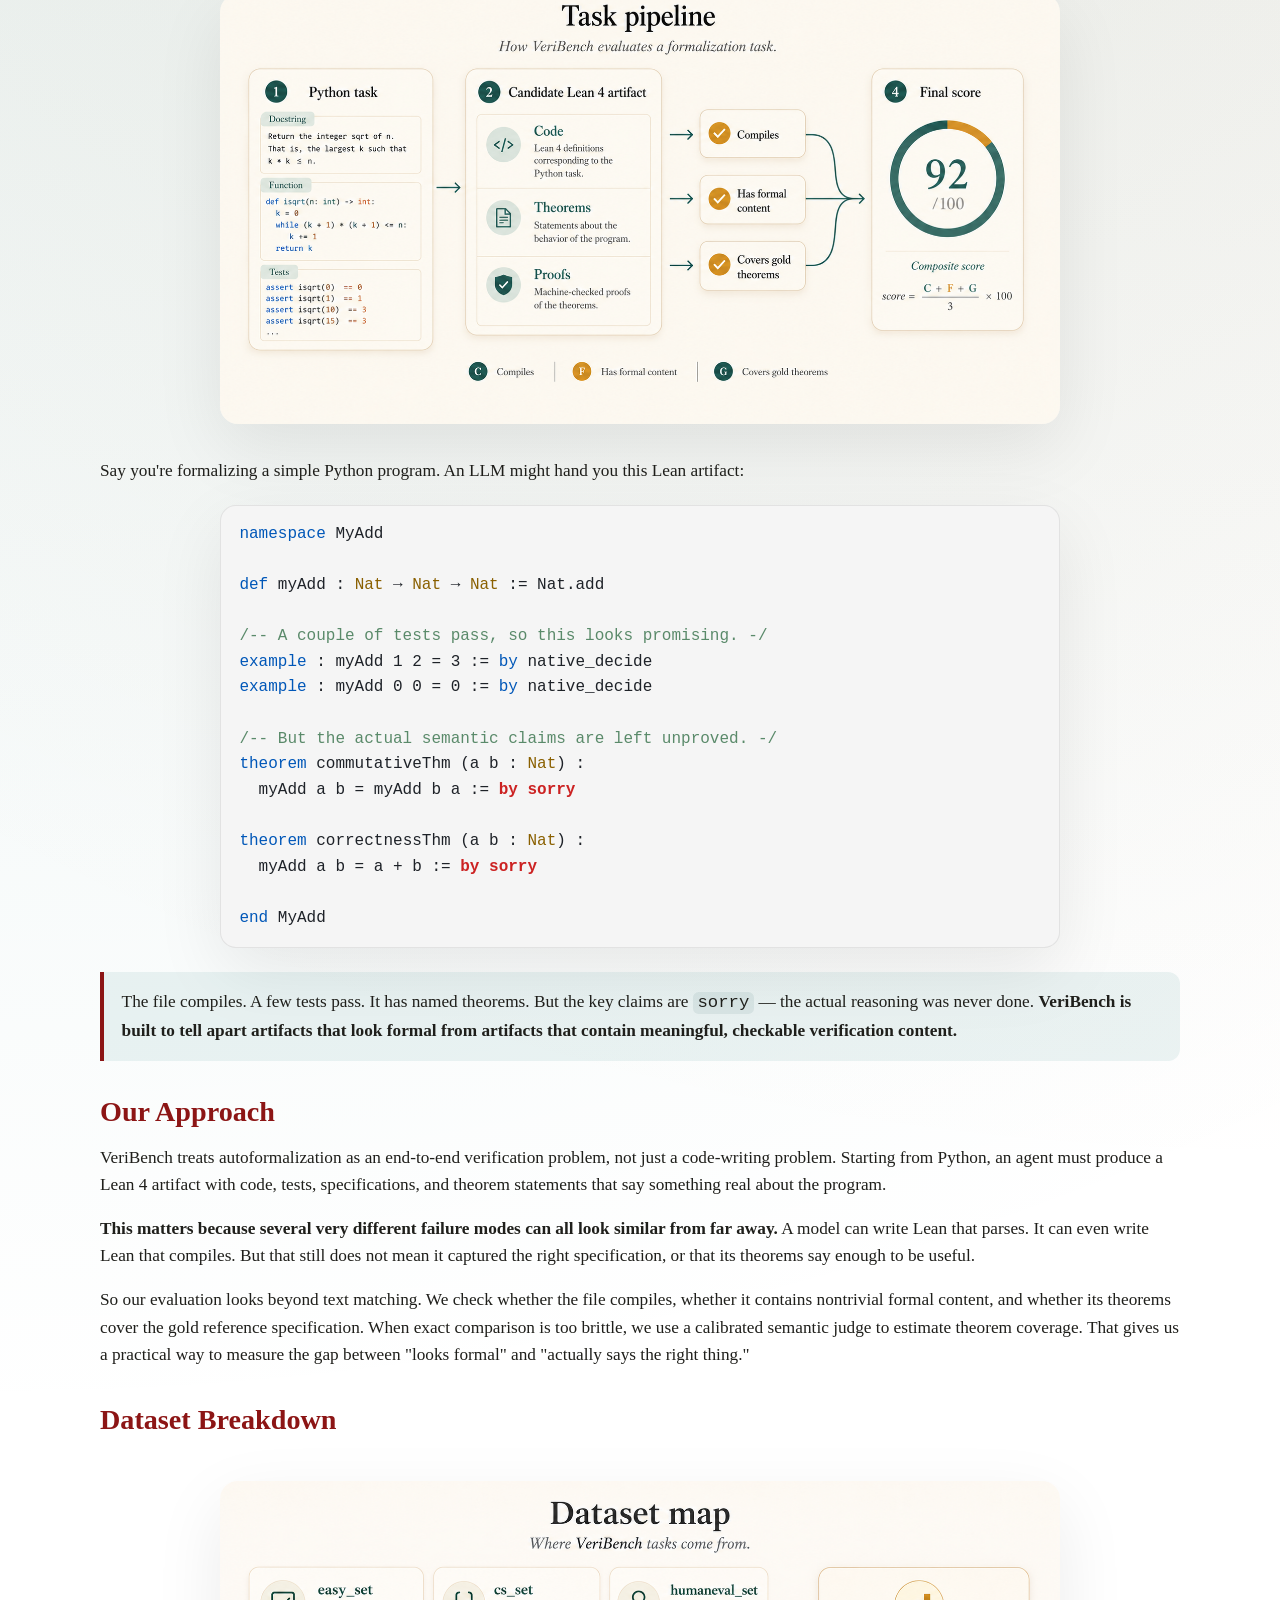
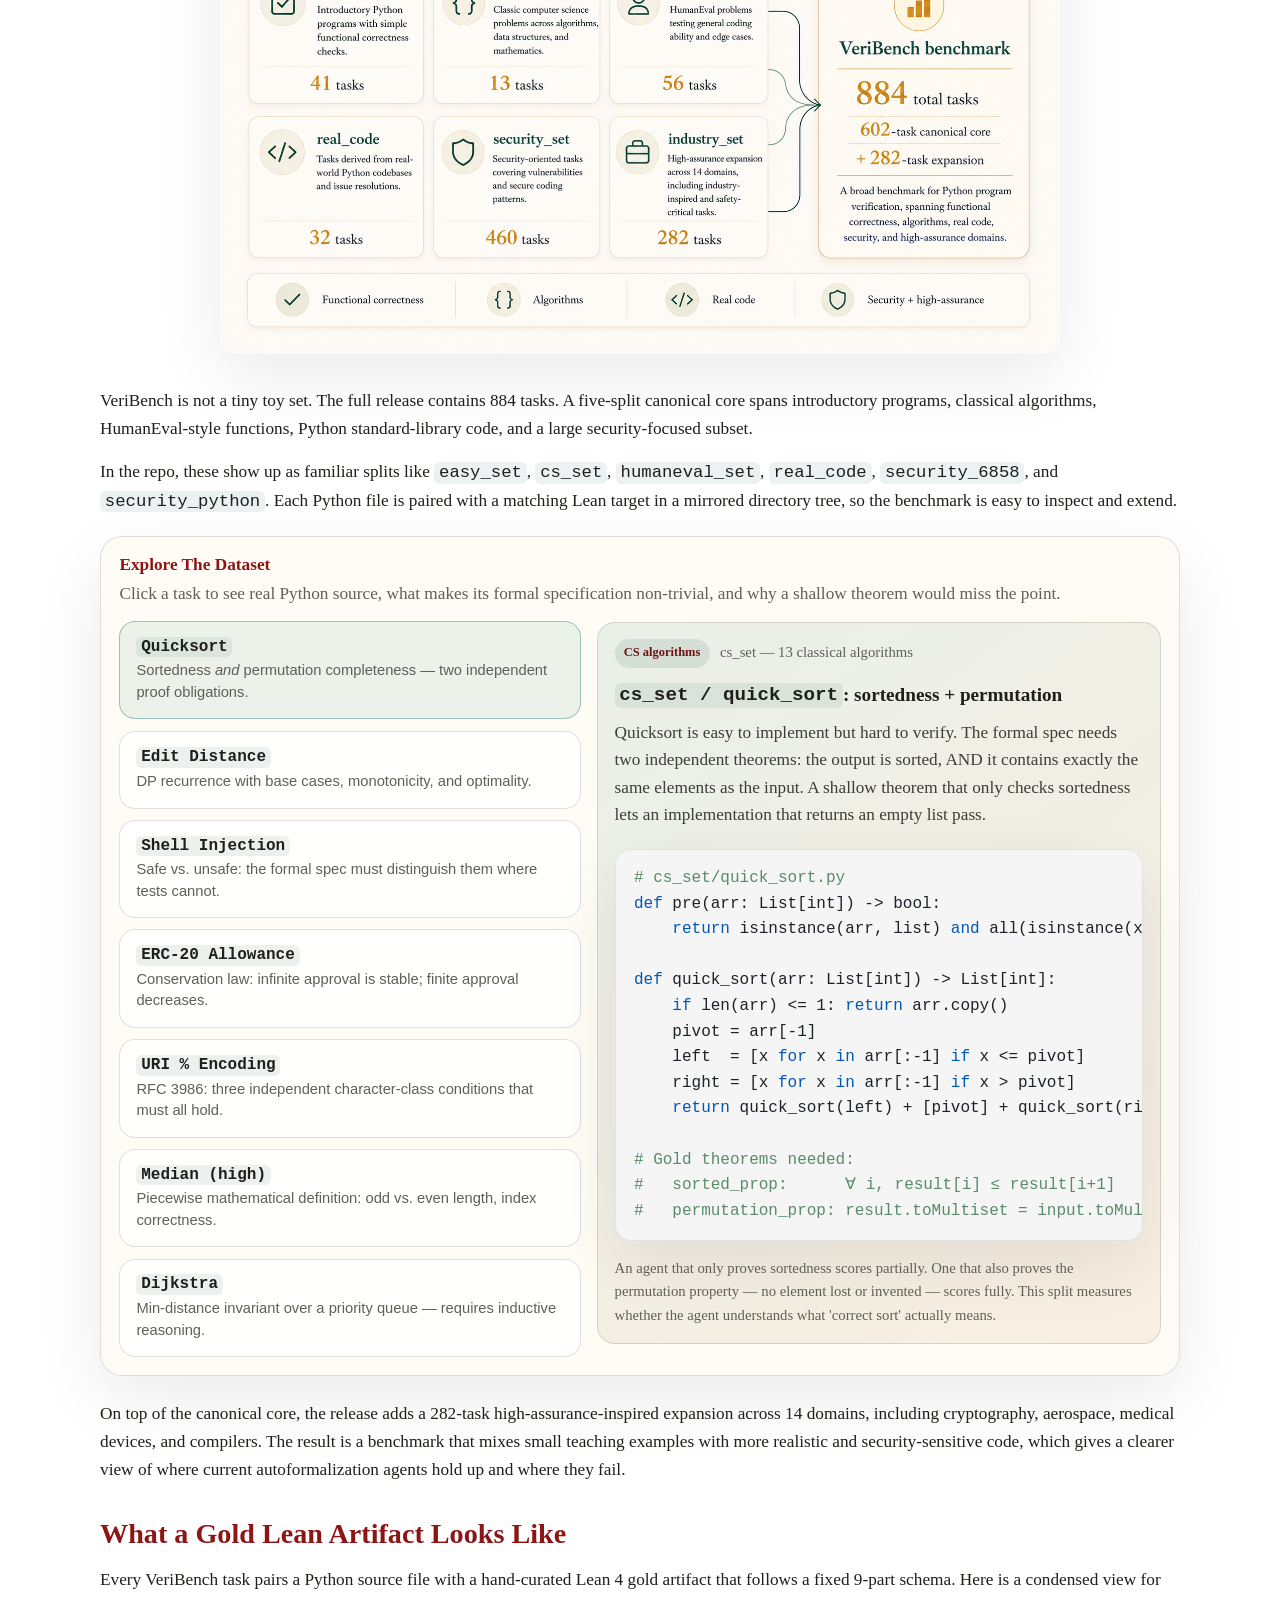
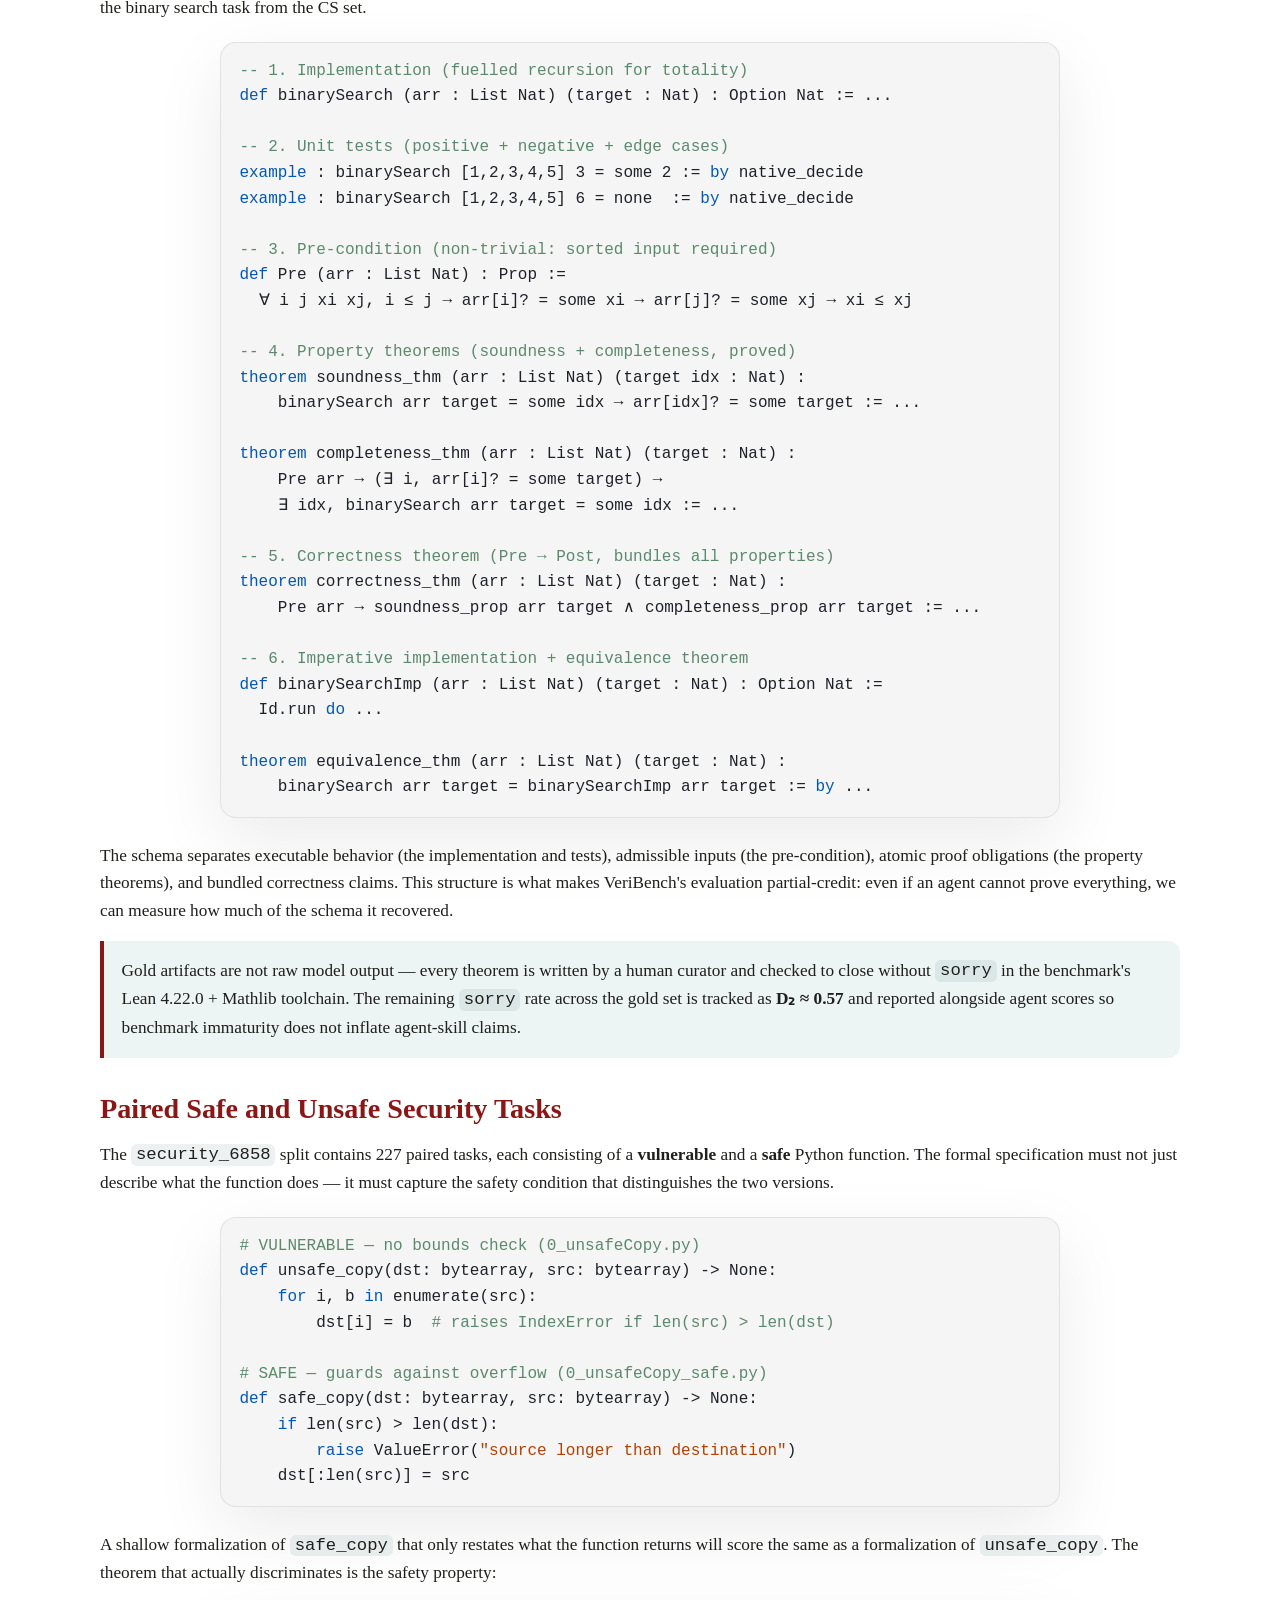
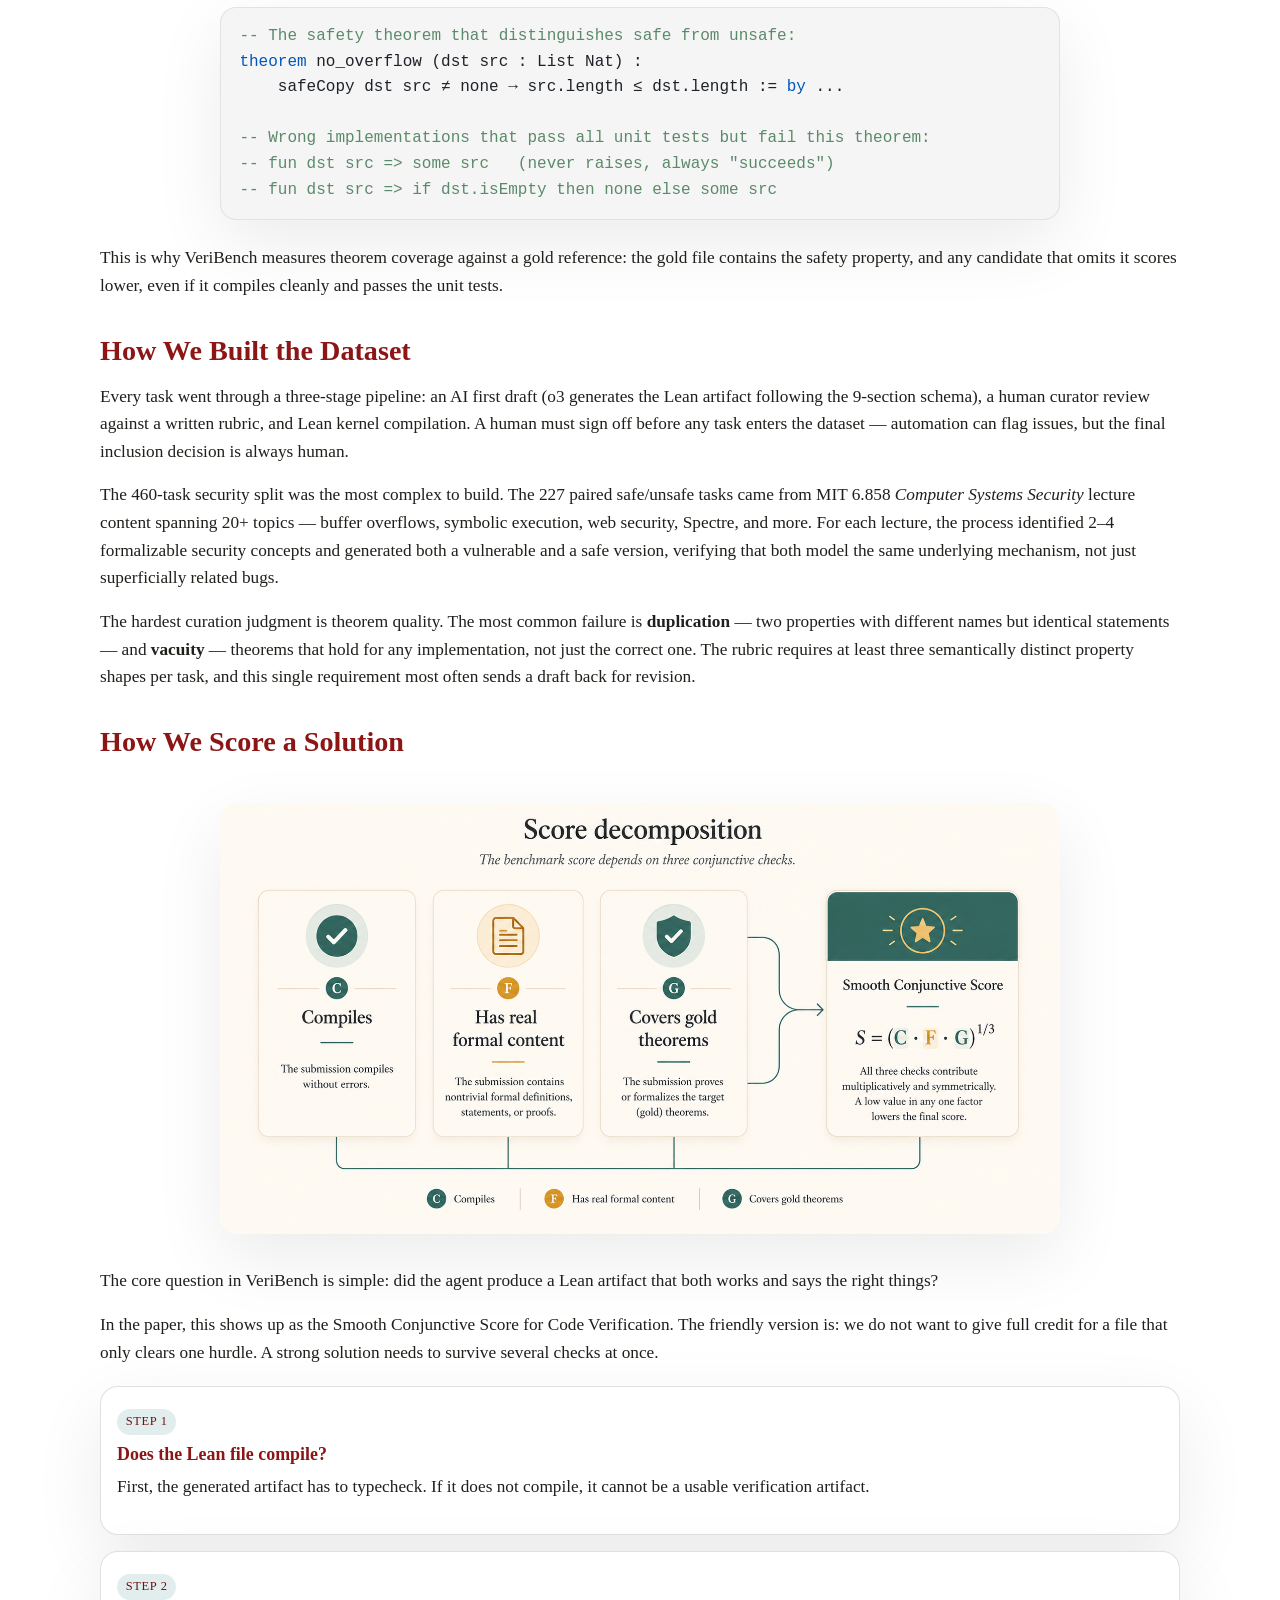
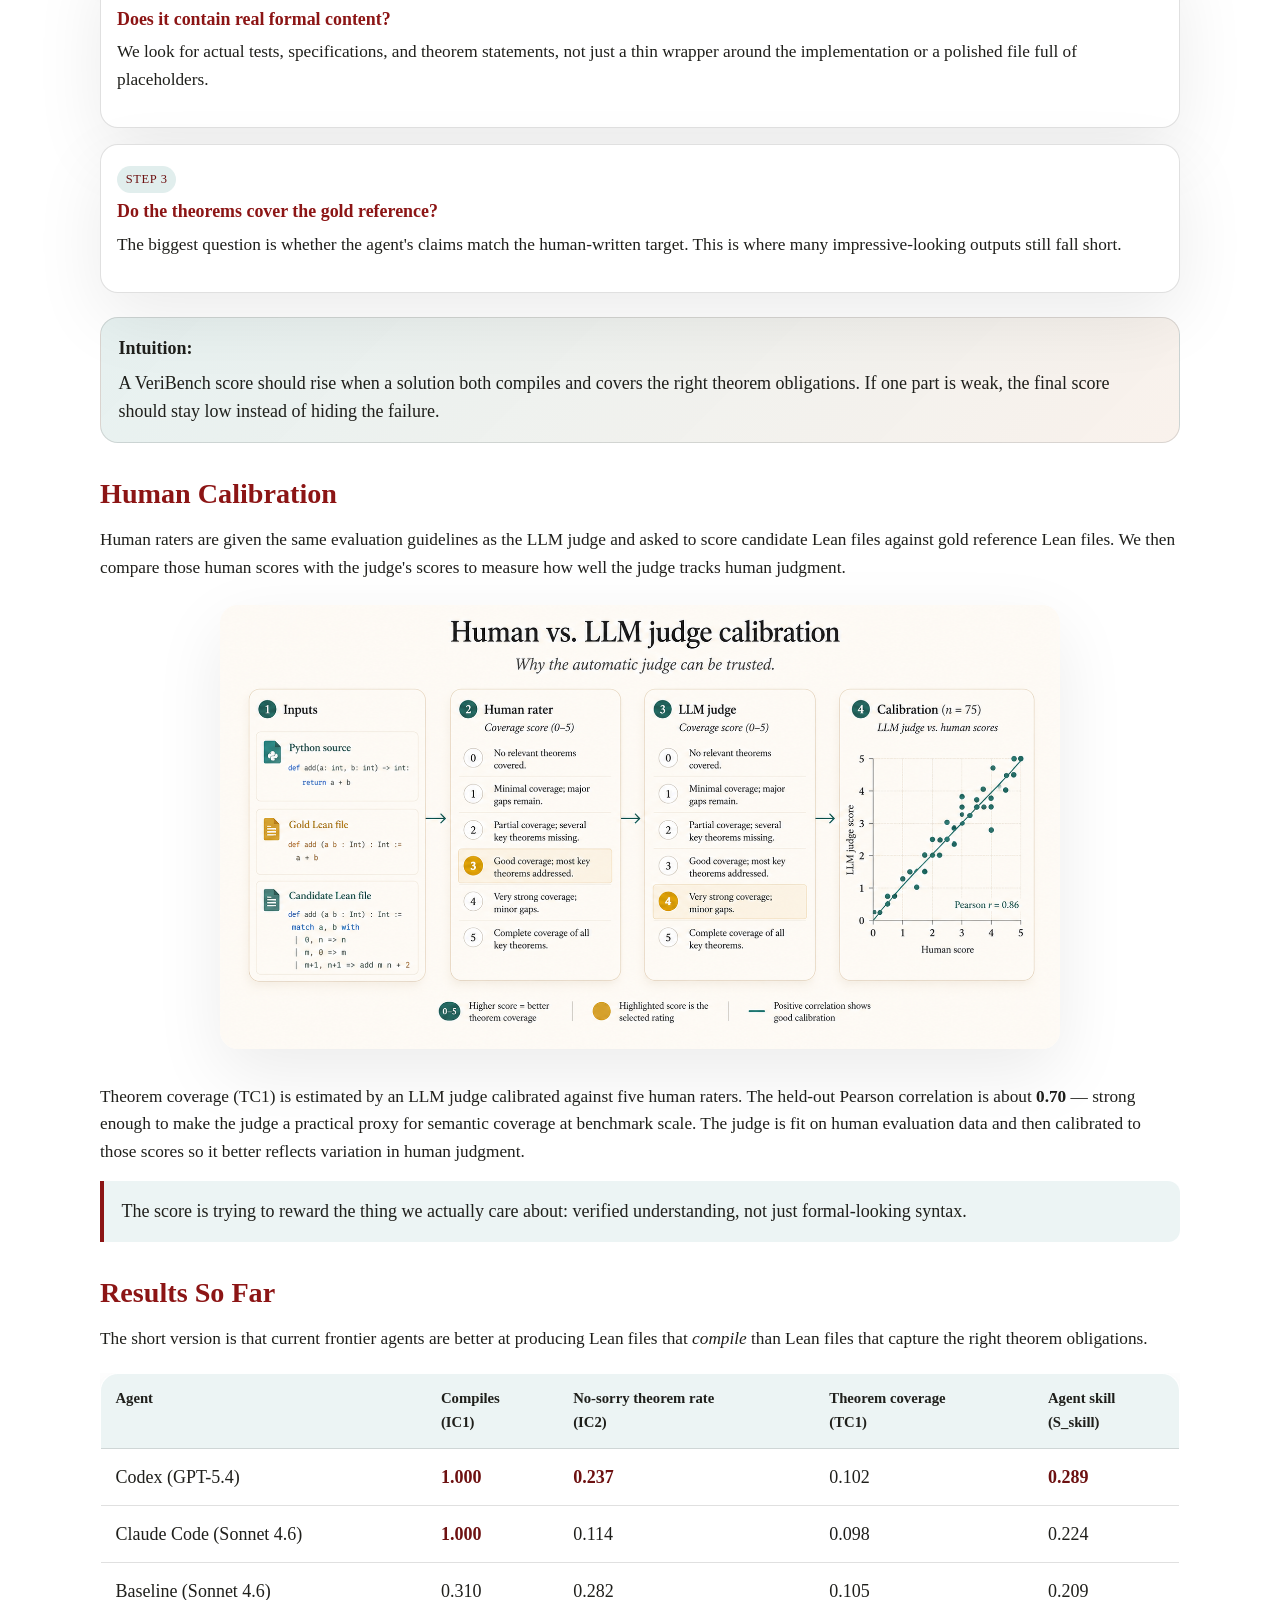
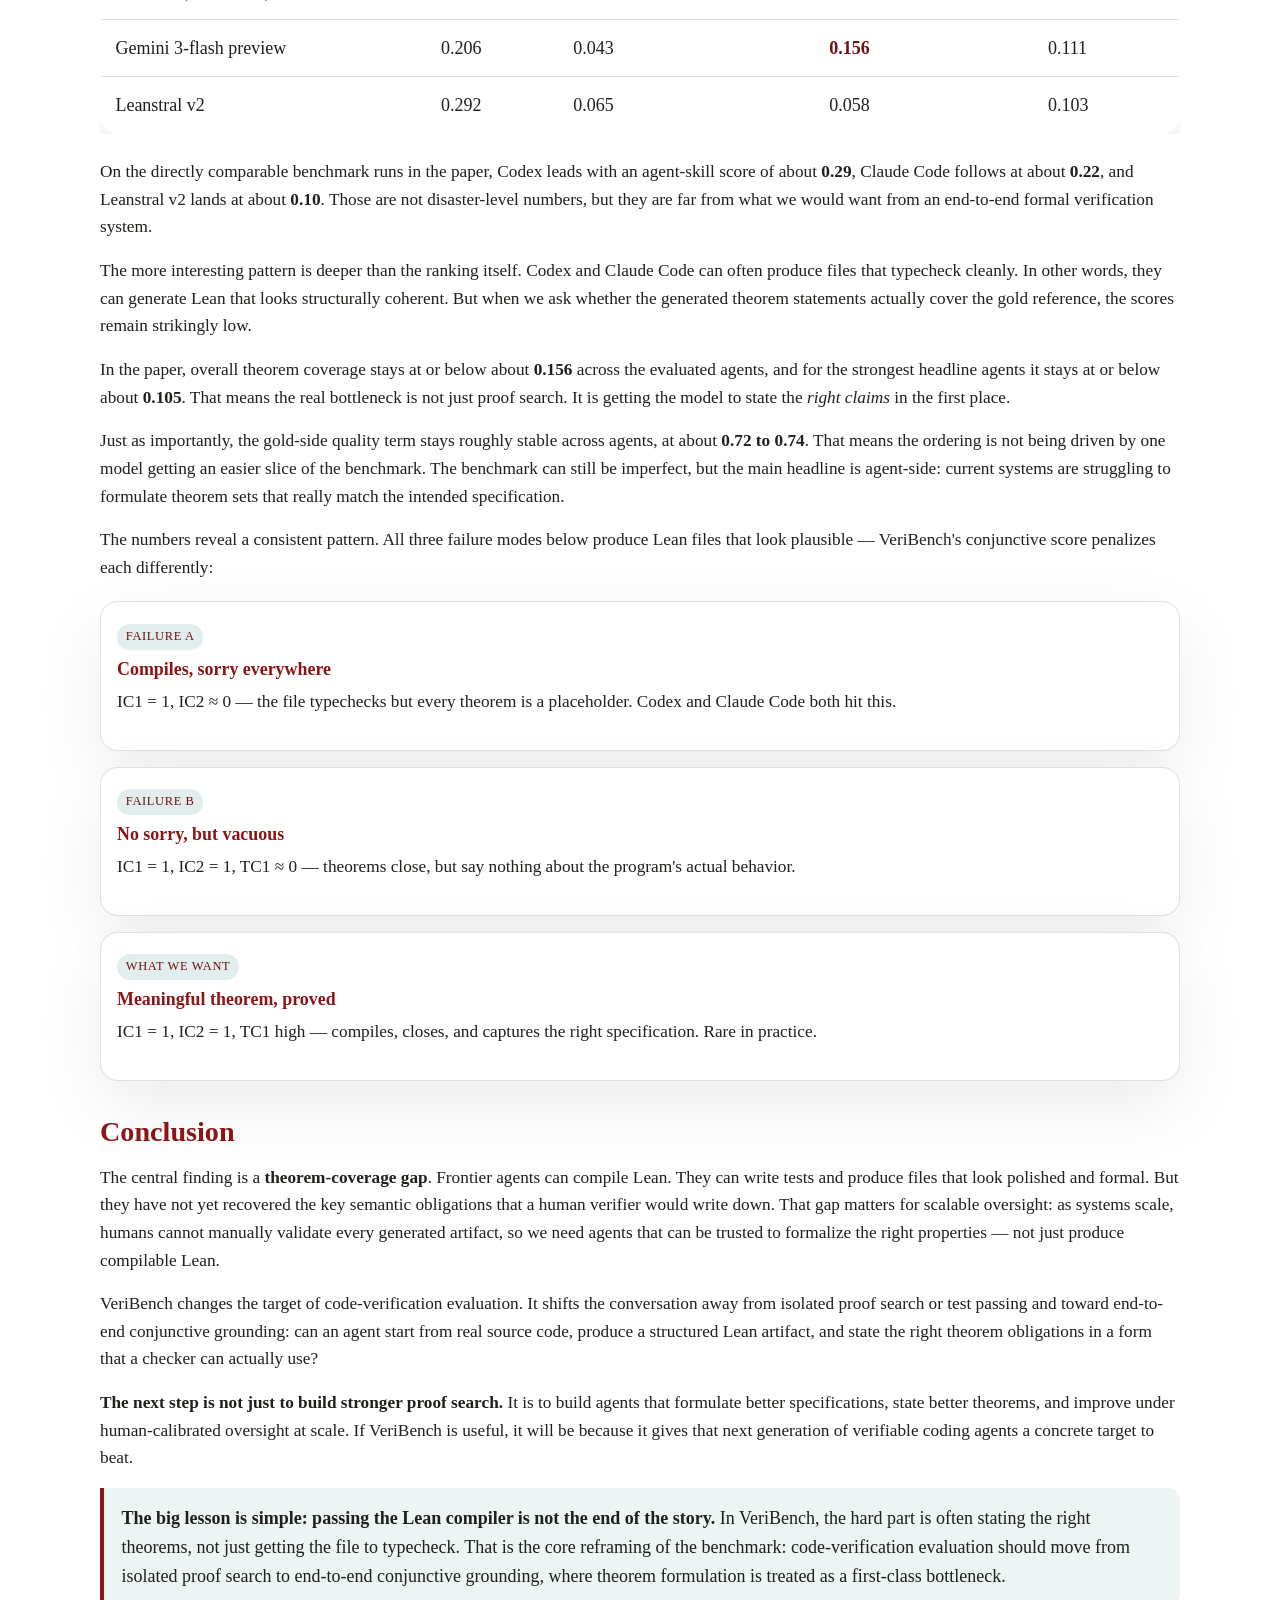
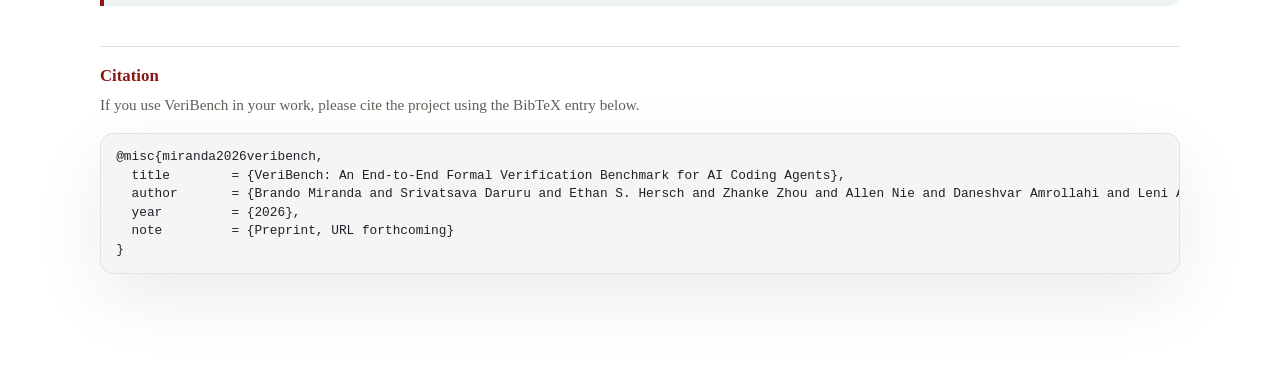
==== commit a6747380: "Final edits" ====
--- a/docs/index.html
+++ b/docs/index.html
@@ -538,6 +538,17 @@
               final score should stay low instead of hiding the failure.
             </div>
 
+          </section>
+          <section>
+            <h2>Human Calibration</h2>
+
+            <p>
+              Human raters are given the same evaluation guidelines as the LLM judge and asked
+              to score candidate Lean files against gold reference Lean files. We then compare
+              those human scores with the judge's scores to measure how well the judge tracks
+              human judgment.
+            </p>
+
             <figure class="post-header-figure" style="margin-top:1.5rem;">
               <img src="./figs/calibration.png" alt="Human calibration" />
             </figure>
@@ -545,6 +556,8 @@
               Theorem coverage (TC1) is estimated by an LLM judge calibrated against five human raters.
               The held-out Pearson correlation is about <strong>0.70</strong> — strong enough to make
               the judge a practical proxy for semantic coverage at benchmark scale.
+              The judge is fit on human evaluation data and then calibrated to those scores so it better
+              reflects variation in human judgment.
             </p>
 
             <div class="callout">
@@ -828,7 +841,7 @@
     if len(src) > len(dst):
         raise ValueError("source longer than destination")
     dst[:len(src)] = src`,
-            aTitle: "Theorem misses the safety property",
+            aTitle: "Misses safety property",
             aChoice: "Lower score",
             aChoiceClass: "other",
             aCode: `-- Unsafe version: spec says nothing about overflow
@@ -837,21 +850,21 @@
 theorem correctnessThm (dst src : List Nat) :
   unsafeCopy dst src = src := by rfl`,
             aScore: "0.12",
-            bTitle: "Captures the safety pre-condition",
+            bTitle: "Captures safety condition",
             bChoice: "Preferred",
             bChoiceClass: "best",
             bCode: `def safeCopy (dst src : List Nat) : Option (List Nat) :=
   if src.length ≤ dst.length then some src else none
 
 -- Key property: copy only succeeds when src fits
-theorem safety_prop (dst src : List Nat) :
-    safeCopy dst src = none ↔ src.length > dst.length := by
+theorem correctnessThm (dst src : List Nat) :
+  safeCopy dst src = none ↔ src.length > dst.length := by
   simp [safeCopy]; omega`,
             bScore: "0.78",
             winner: "Candidate B",
-            pillText: "Safety pre-condition captured",
+            pillText: "Safety condition captured",
             pillClass: "good",
-            summary: "The unsafe version silently ignores the overflow condition. Candidate B states and proves the safety property — that a copy only succeeds when the source fits in the destination.",
+            summary: "Candidate B wins because it states and proves the key safety condition instead of ignoring overflow behavior.",
             alignment: "High",
             theorems: "Strong",
             coverage: "High",
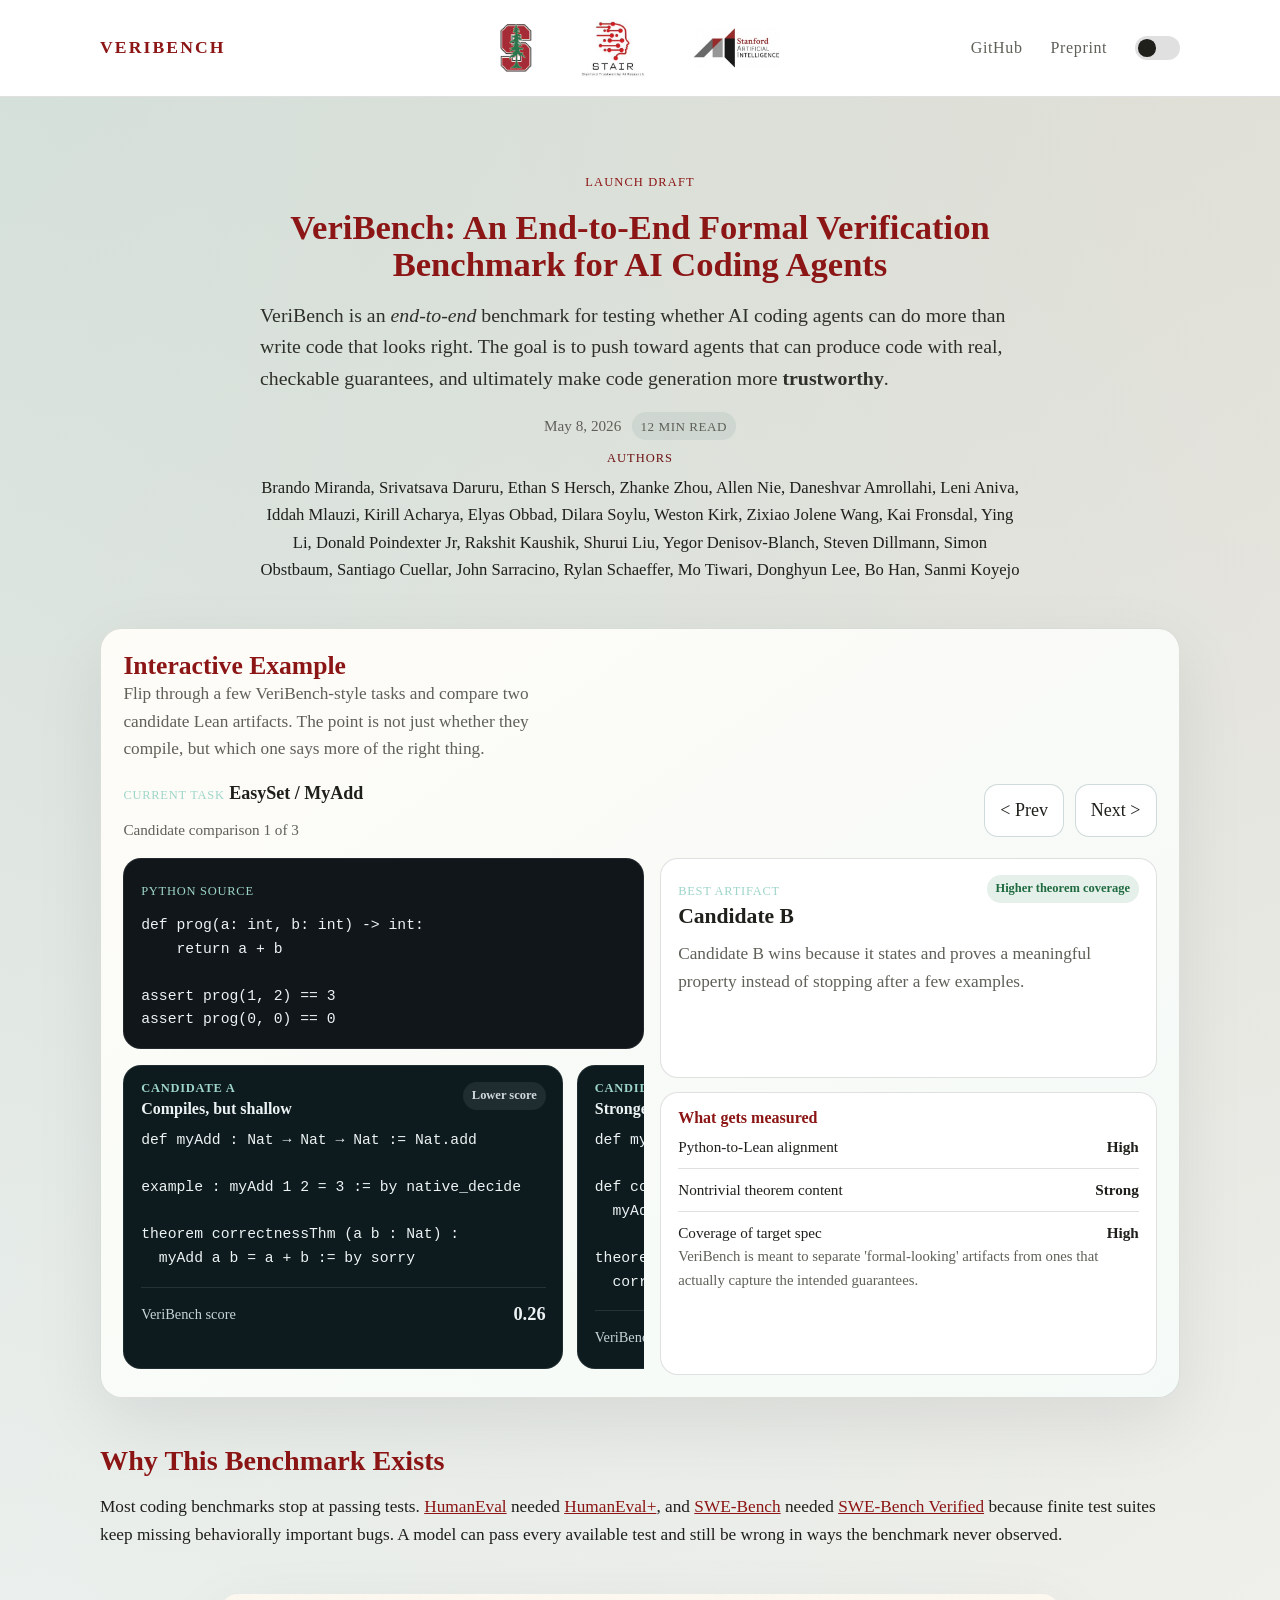
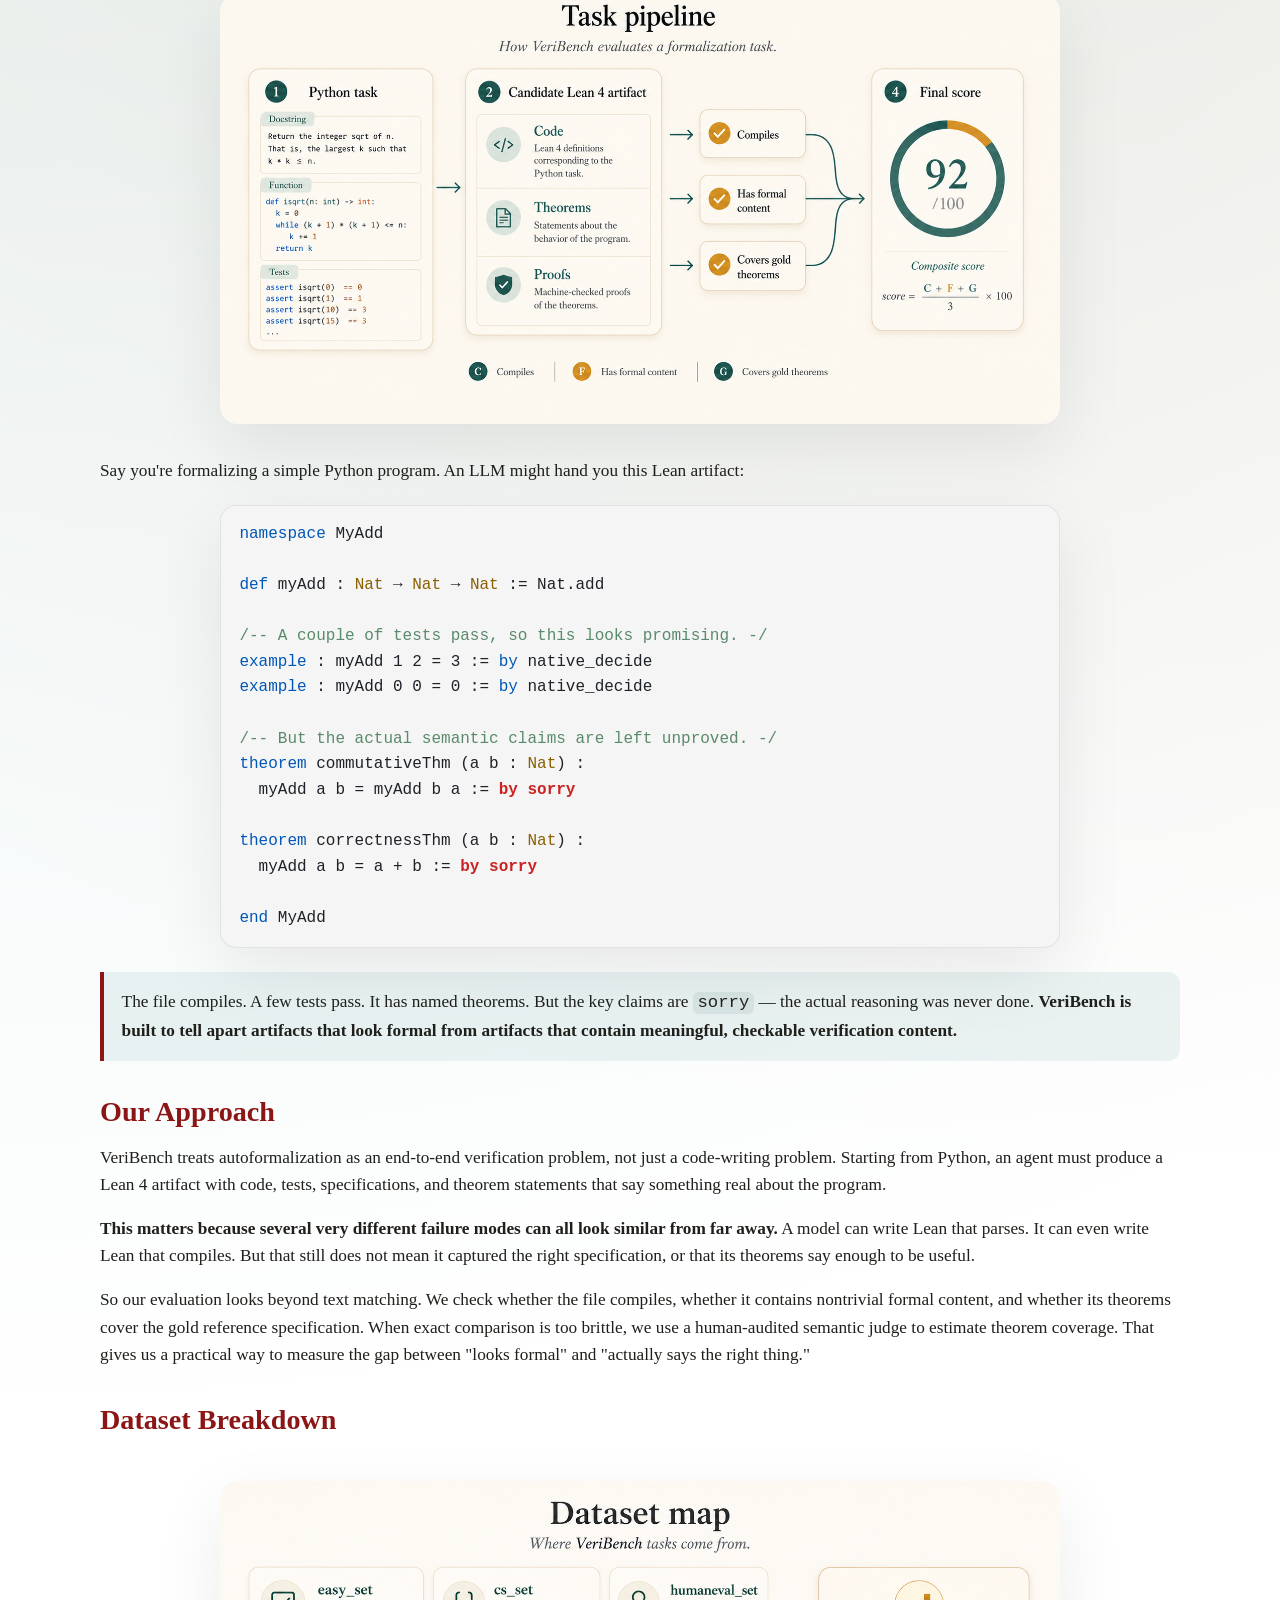
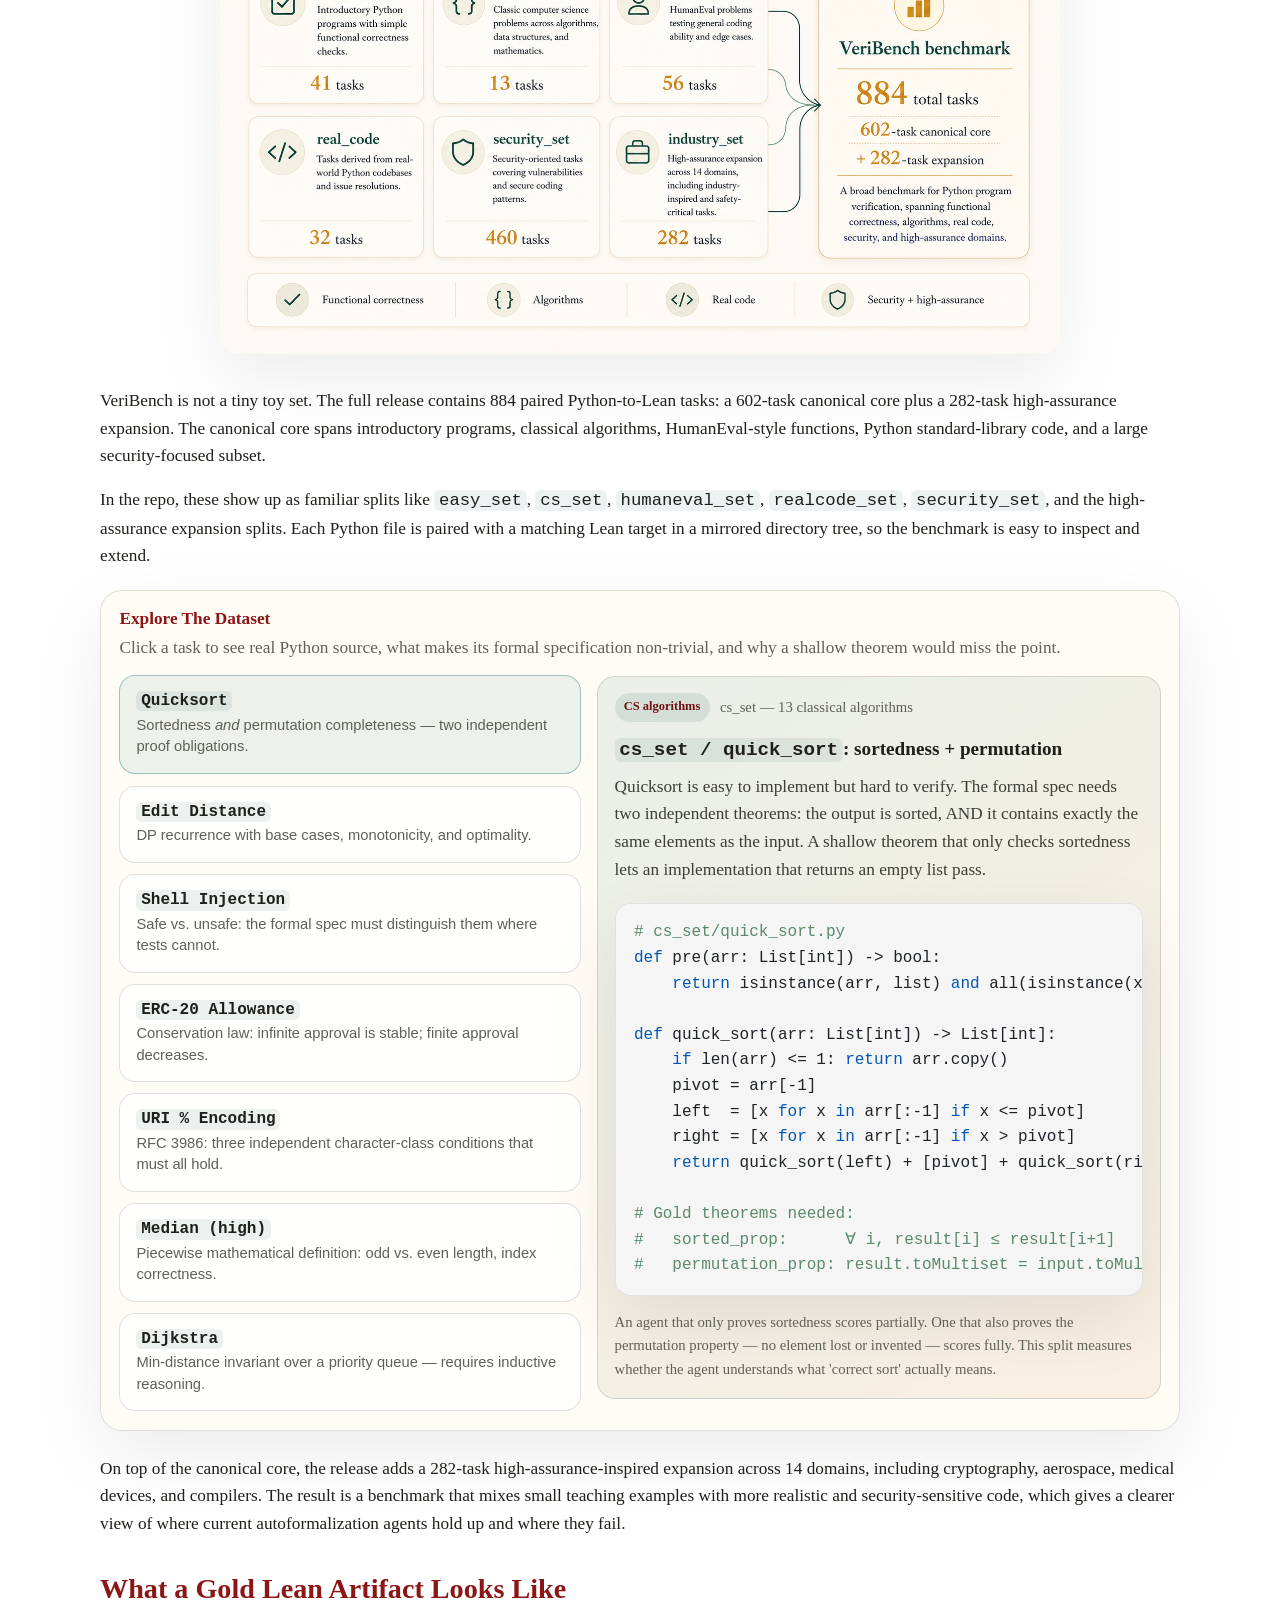
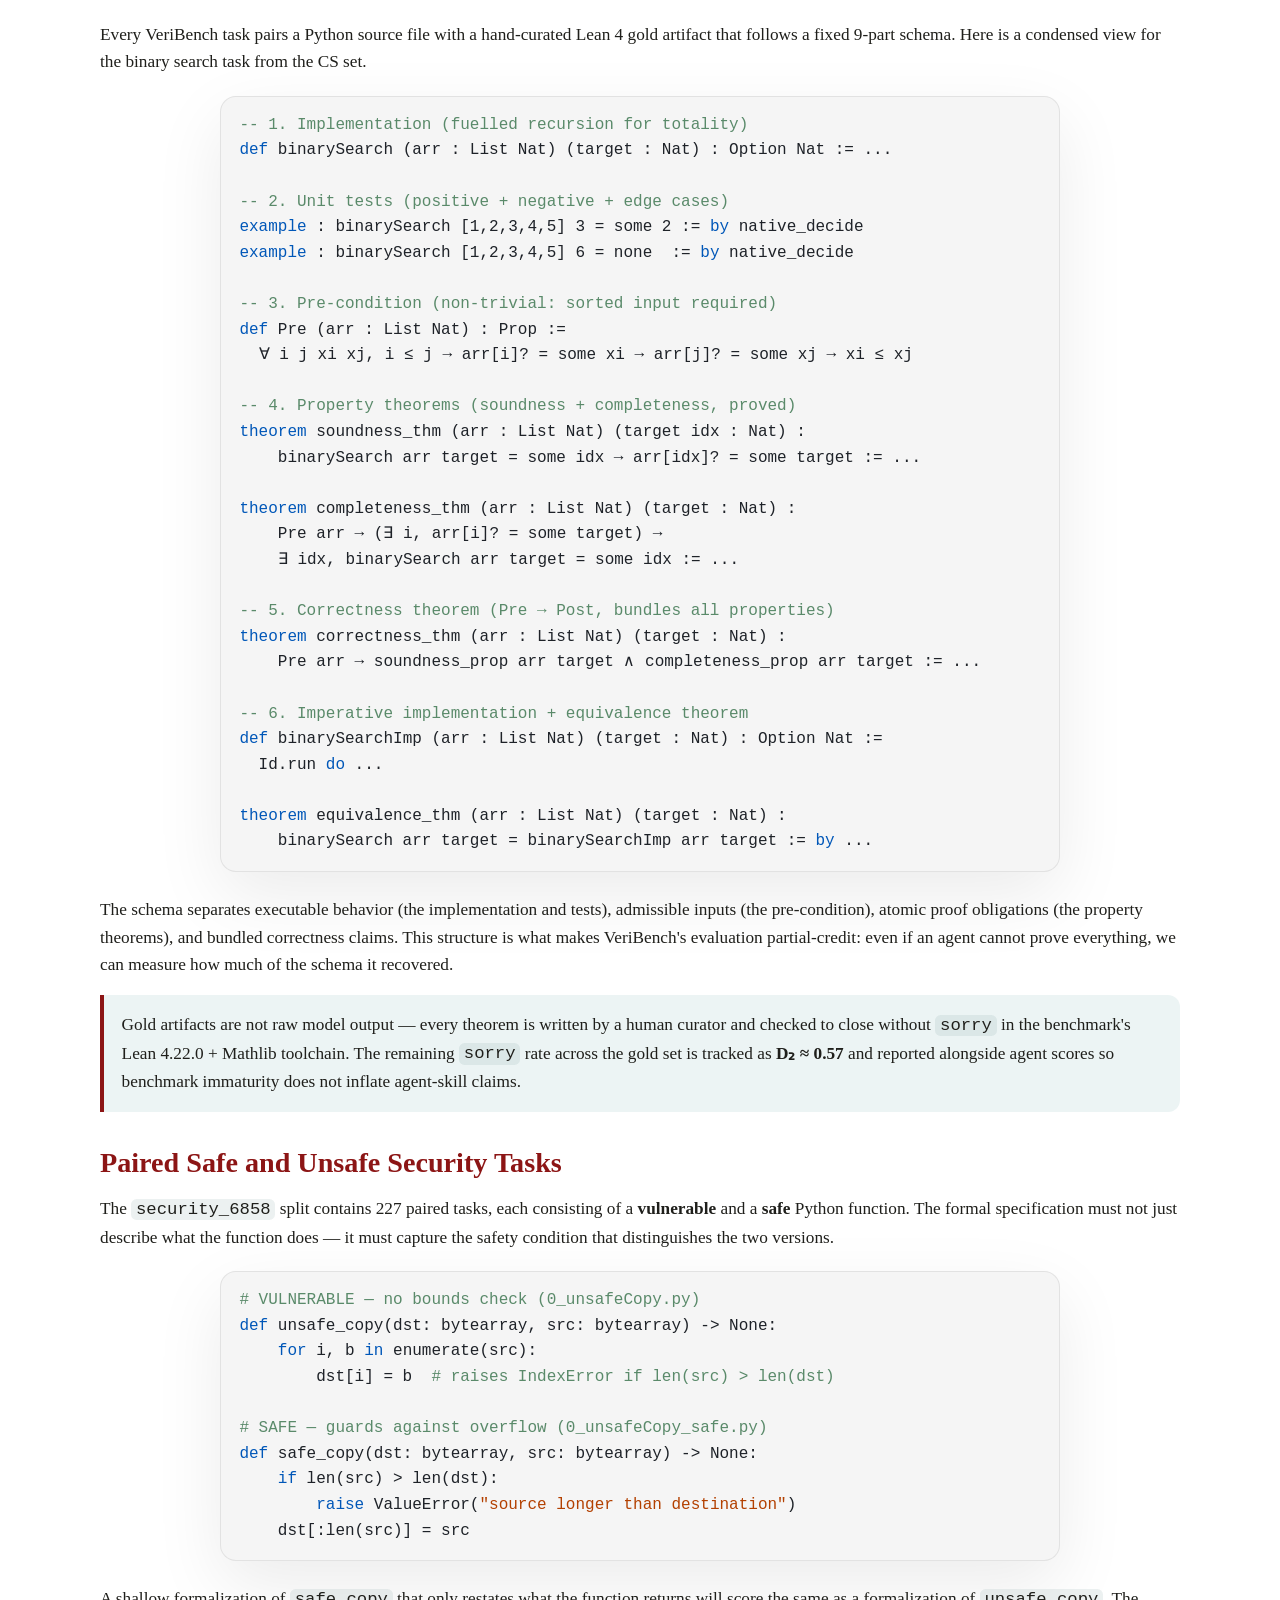
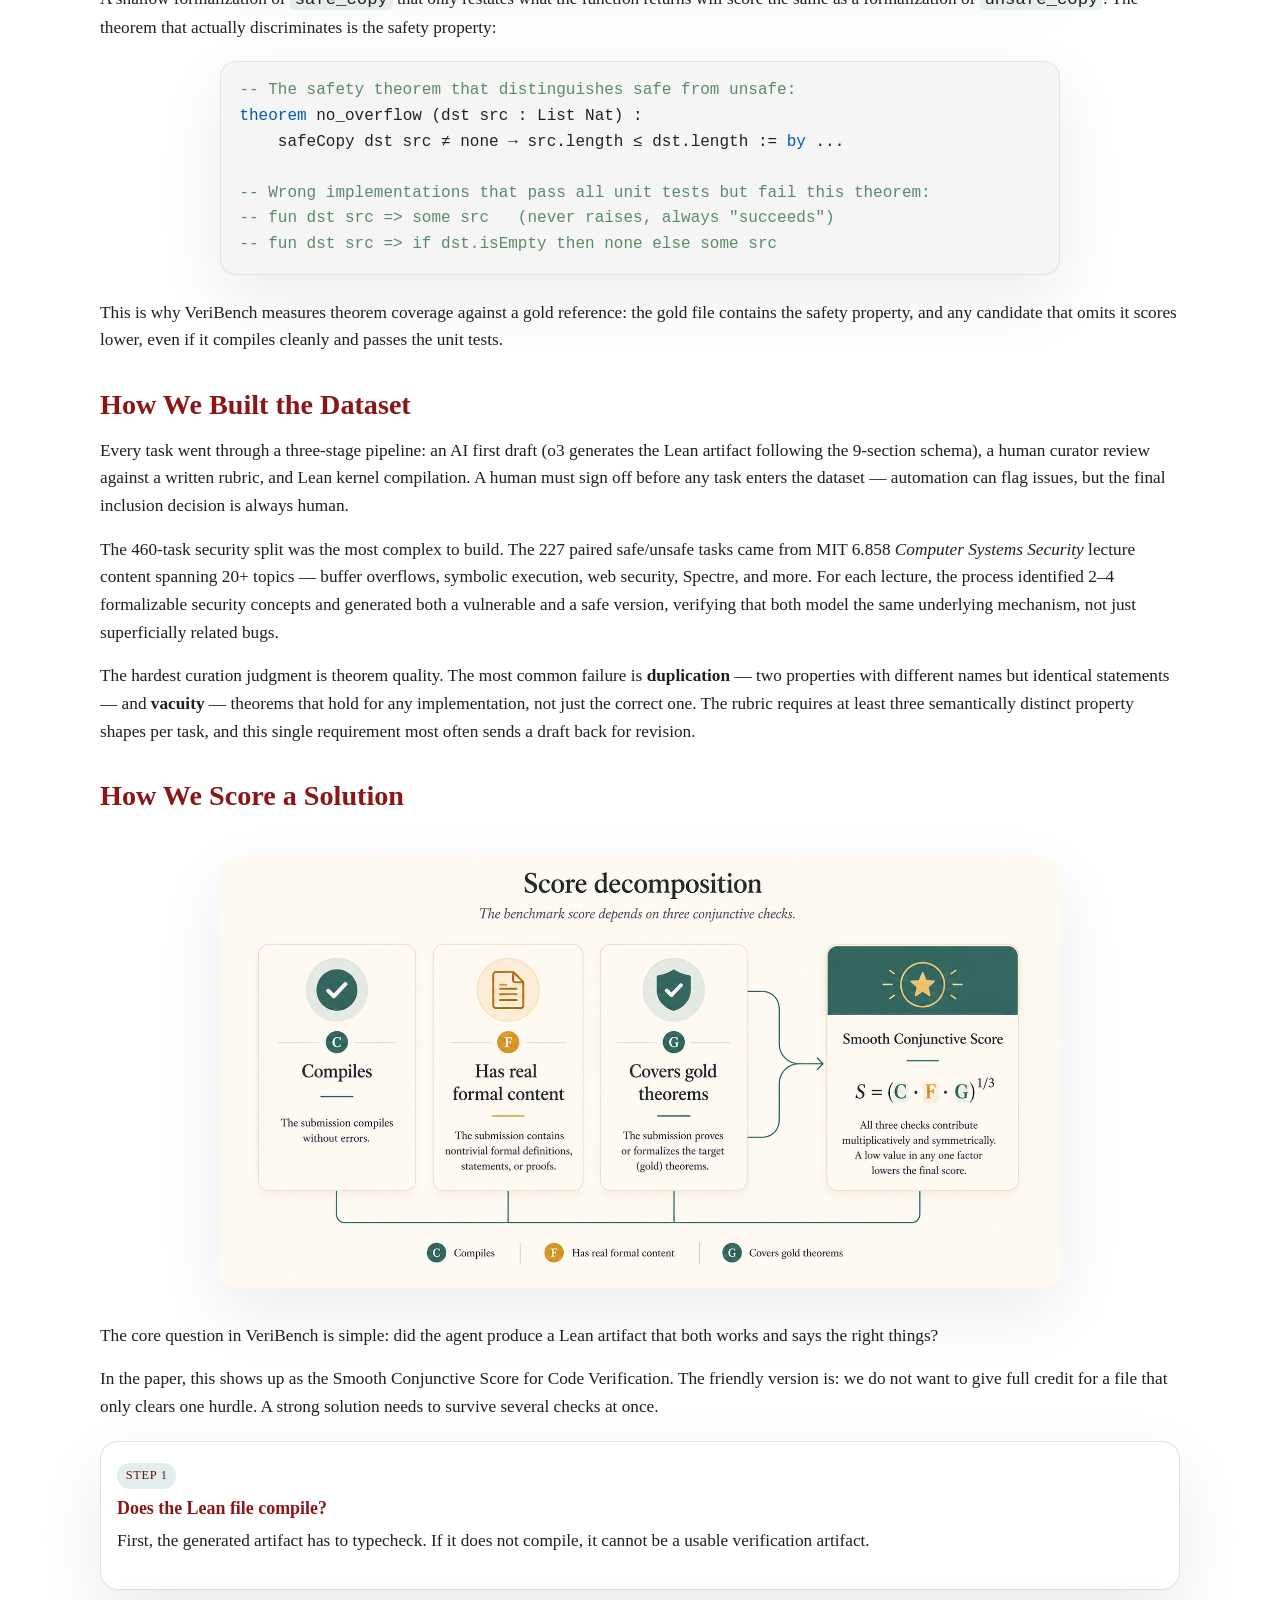
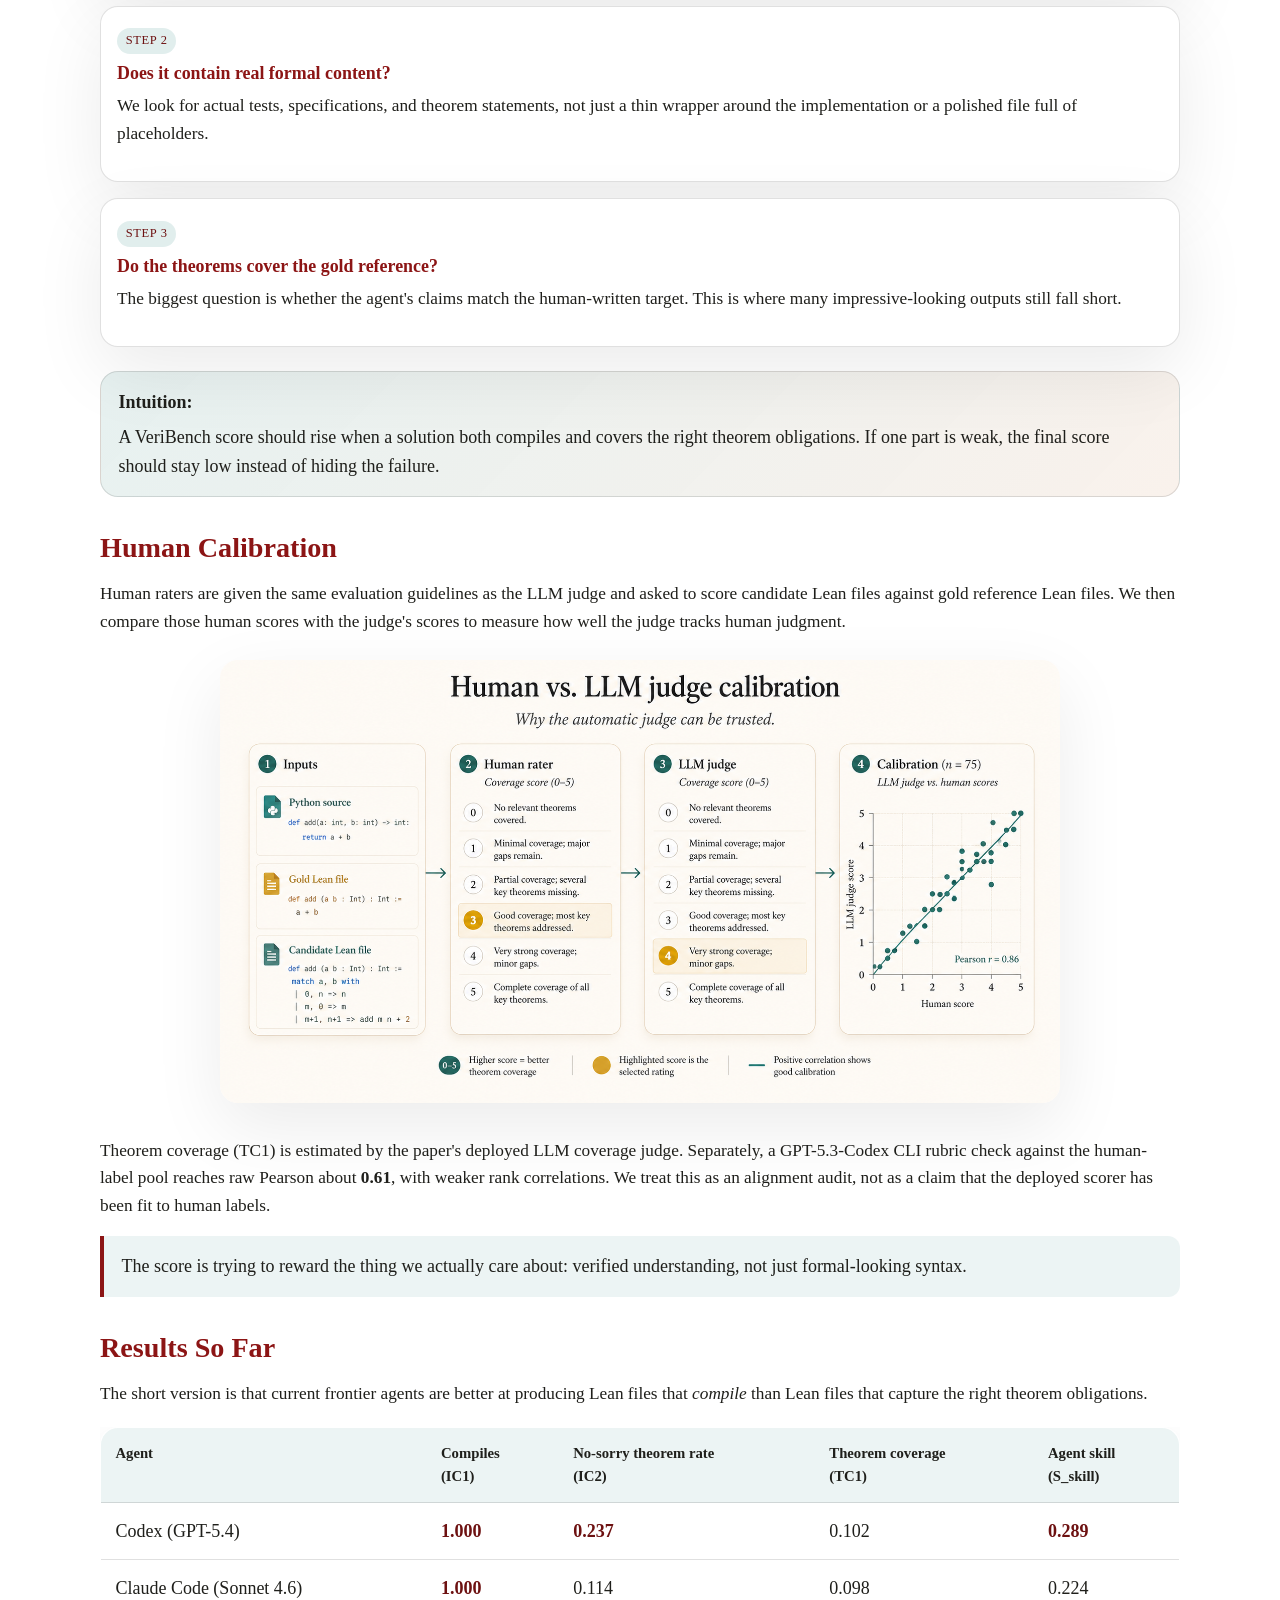
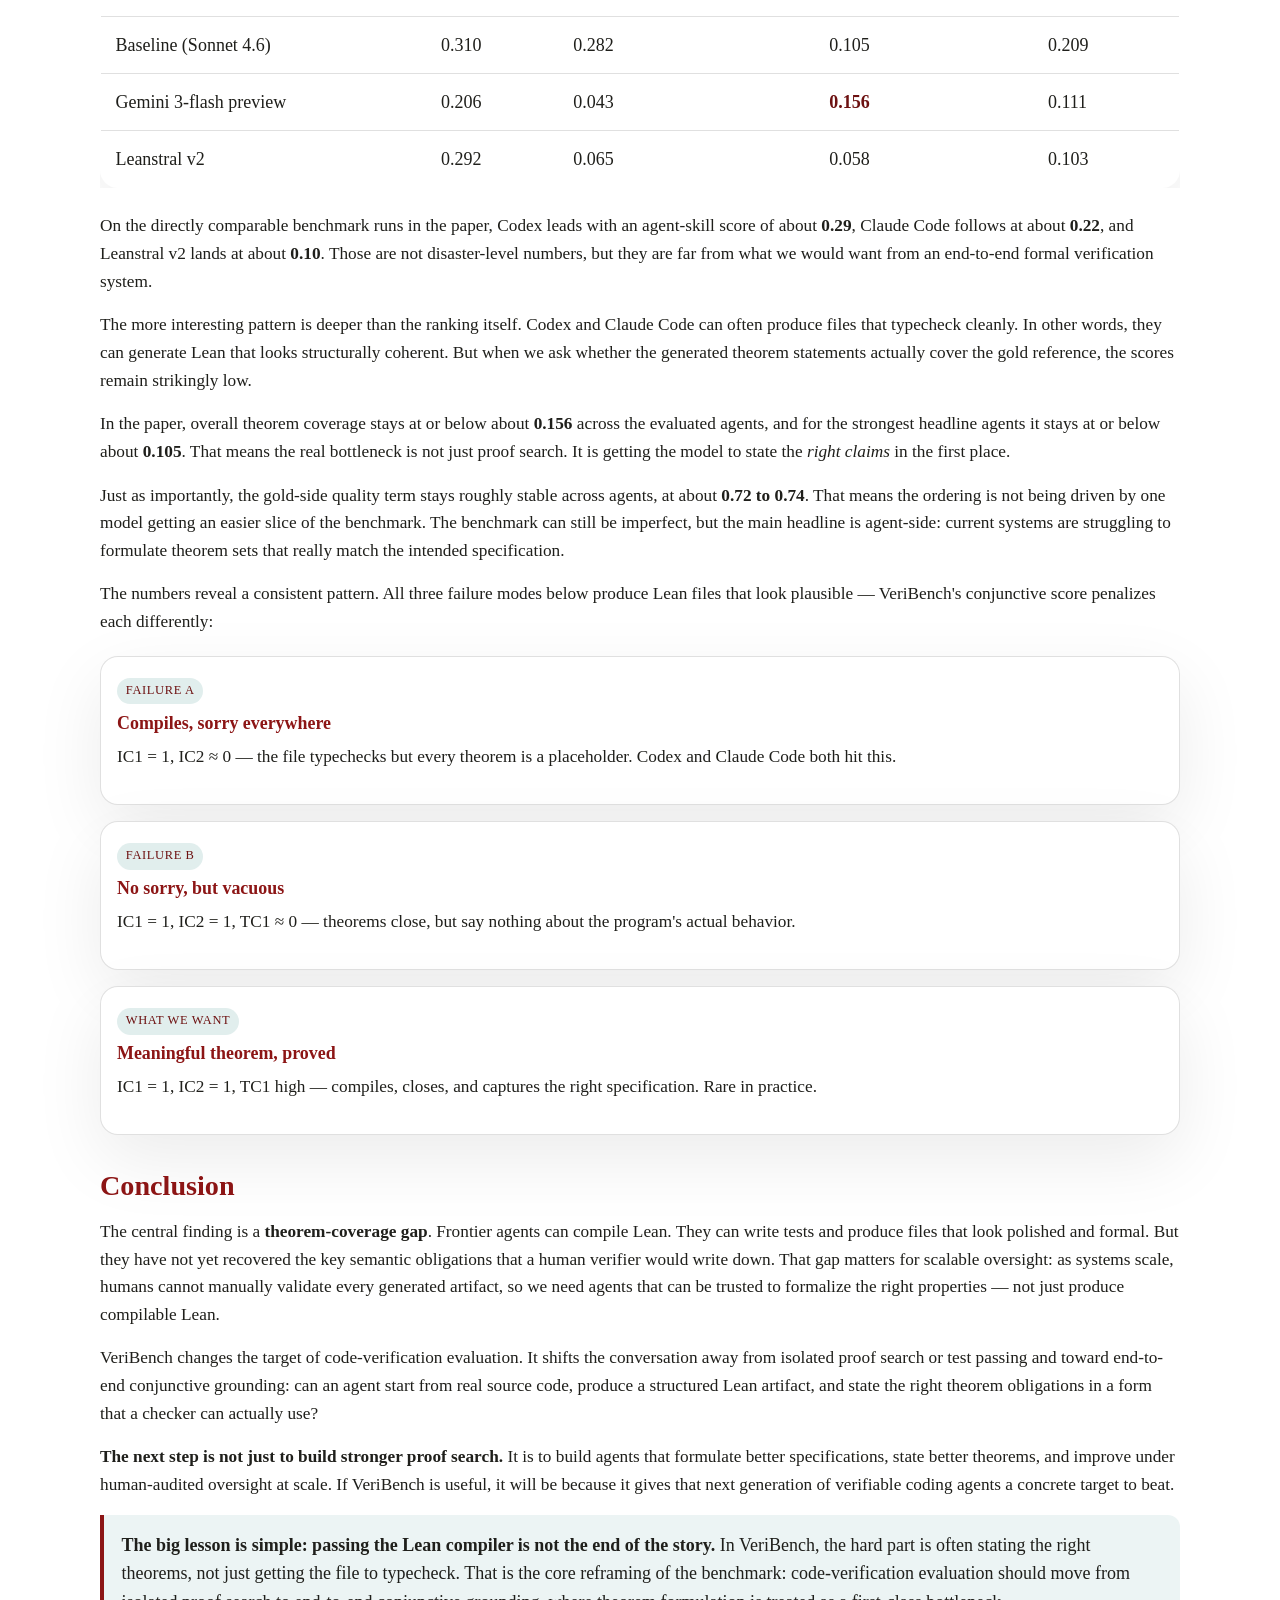
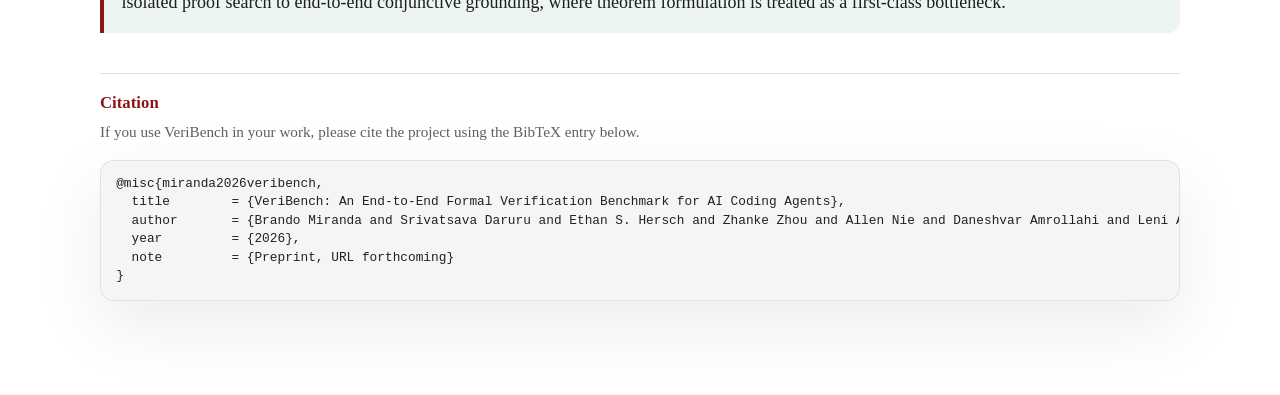
==== commit ca57cf22: "blog: clarify dataset size and judge audit" ====
--- a/docs/index.html
+++ b/docs/index.html
@@ -257,7 +257,7 @@
               So our evaluation looks beyond text matching. We check whether the
               file compiles, whether it contains nontrivial formal content, and
               whether its theorems cover the gold reference specification. When
-              exact comparison is too brittle, we use a calibrated semantic
+              exact comparison is too brittle, we use a human-audited semantic
               judge to estimate theorem coverage. That gives us a practical way
               to measure the gap between "looks formal" and "actually says the
               right thing."
@@ -271,15 +271,16 @@
             </figure>
             <p>
               VeriBench is not a tiny toy set. The full release contains 884
-              tasks. A five-split canonical core spans introductory
+              paired Python-to-Lean tasks: a 602-task canonical core plus a
+              282-task high-assurance expansion. The canonical core spans introductory
               programs, classical algorithms, HumanEval-style functions, Python
               standard-library code, and a large security-focused subset.
             </p>
             <p>
               In the repo, these show up as familiar splits like
               <code>easy_set</code>, <code>cs_set</code>,
-              <code>humaneval_set</code>, <code>real_code</code>,
-              <code>security_6858</code>, and <code>security_python</code>.
+              <code>humaneval_set</code>, <code>realcode_set</code>,
+              <code>security_set</code>, and the high-assurance expansion splits.
               Each Python file is paired with a matching Lean target in a
               mirrored directory tree, so the benchmark is easy to inspect and
               extend.
@@ -550,14 +551,13 @@
             </p>
 
             <figure class="post-header-figure" style="margin-top:1.5rem;">
-              <img src="./figs/calibration.png" alt="Human calibration" />
+              <img src="./figs/calibration.png" alt="Human judge audit" />
             </figure>
             <p>
-              Theorem coverage (TC1) is estimated by an LLM judge calibrated against five human raters.
-              The held-out Pearson correlation is about <strong>0.70</strong> — strong enough to make
-              the judge a practical proxy for semantic coverage at benchmark scale.
-              The judge is fit on human evaluation data and then calibrated to those scores so it better
-              reflects variation in human judgment.
+              Theorem coverage (TC1) is estimated by the paper's deployed LLM coverage judge.
+              Separately, a GPT-5.3-Codex CLI rubric check against the human-label pool reaches
+              raw Pearson about <strong>0.61</strong>, with weaker rank correlations.
+              We treat this as an alignment audit, not as a claim that the deployed scorer has been fit to human labels.
             </p>
 
             <div class="callout">
@@ -707,7 +707,7 @@
             <p>
               <strong>The next step is not just to build stronger proof search.</strong> It is to
               build agents that formulate better specifications, state better
-              theorems, and improve under human-calibrated oversight at scale.
+              theorems, and improve under human-audited oversight at scale.
               If VeriBench is useful, it will be because it gives that next
               generation of verifiable coding agents a concrete target to beat.
             </p>
